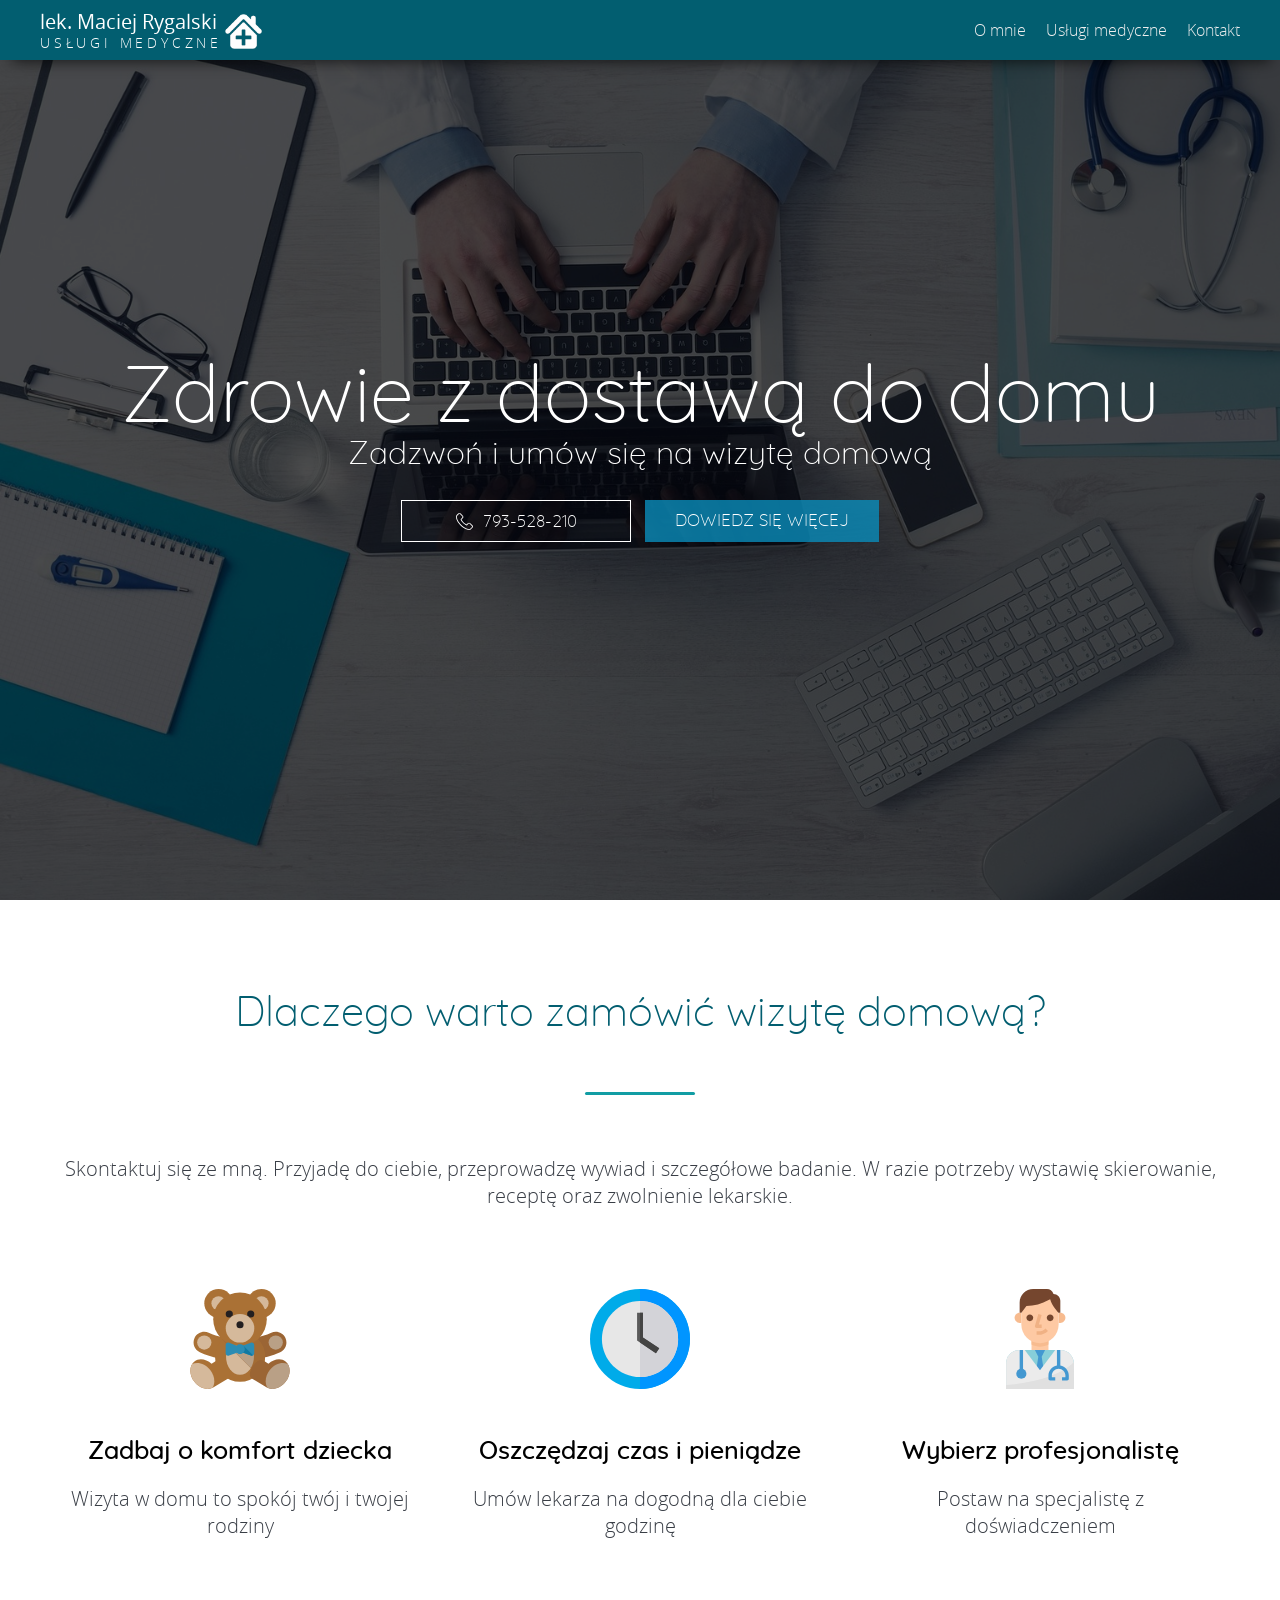
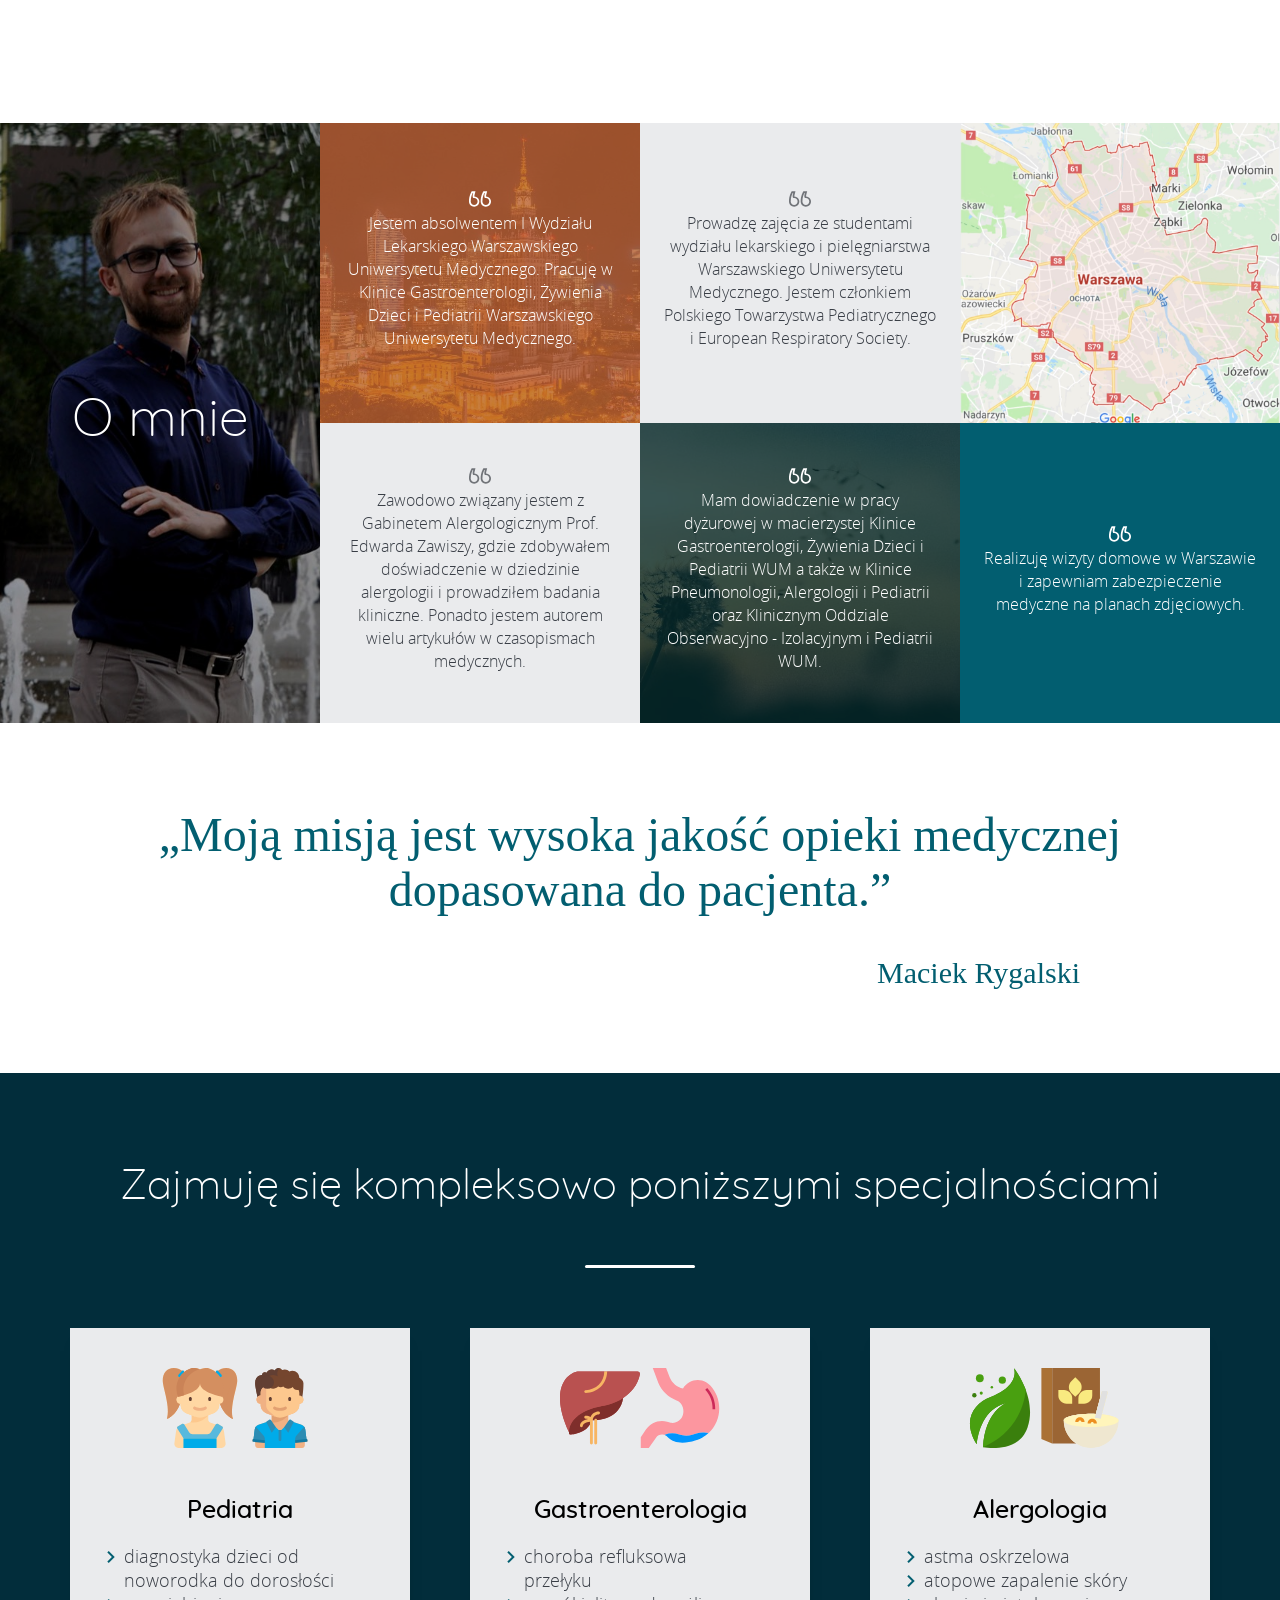
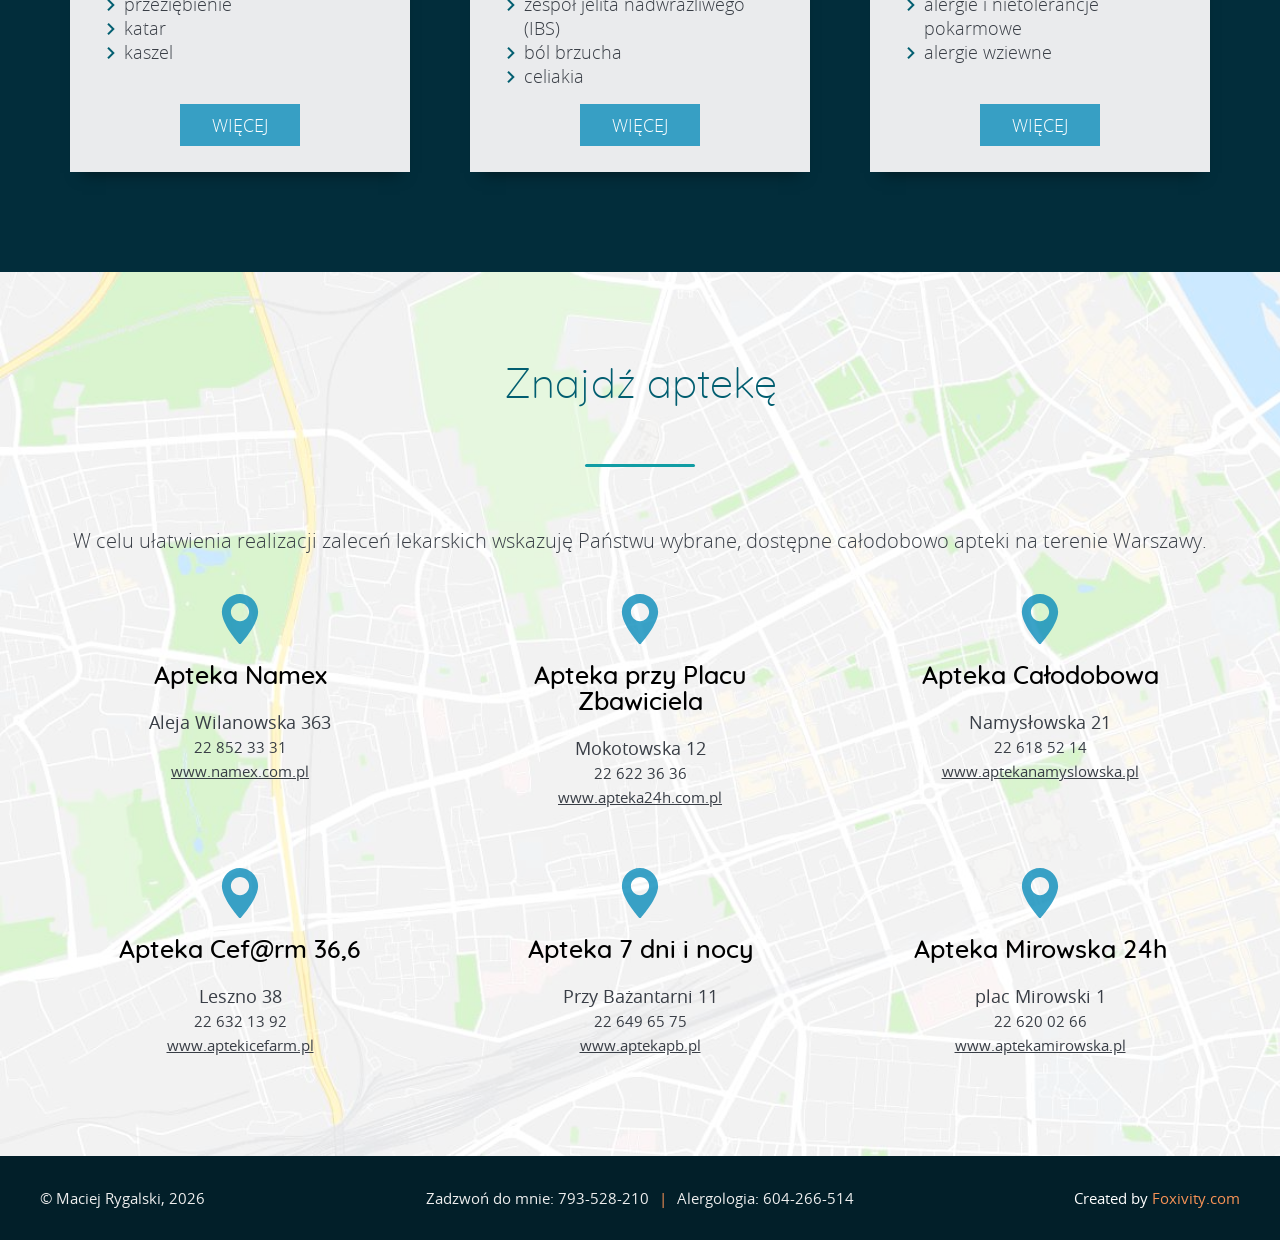
==== index.html @ 3df2e5a0 "Corected pharmacy phones" ====
<!DOCTYPE html>
<html lang="pl-PL">
<head>
  <meta charset="UTF-8">
  <meta name="viewport" content="width=device-width, initial-scale=1.0">
  <meta http-equiv="X-UA-Compatible" content="ie=edge">
  <meta name="description" content="Maciej Rygalski to sprawdzony lekarz pediatra. Odbywa wizyty domowe w Warszawie. Zadzwoń i umów wizytę 793 528 210." />
  <script src="jquery-3.3.1.min.js"></script>
  <!--<script src="https://code.jquery.com/jquery-3.3.1.min.js" integrity="sha256-FgpCb/KJQlLNfOu91ta32o/NMZxltwRo8QtmkMRdAu8=" crossorigin="anonymous"></script><script>window.jQuery || document.write('<script src="jquery-3.3.1.min.js"><\/script>')</script>-->
  <script src="jquery-migrate-3.0.0.min.js"></script>
  <script src="rellax.js"></script>
  <title>Pediatra Wizyty Domowe | Warszawa | Lekarz Maciej Rygalski</title>
  <script type="text/javascript" src="main.js"></script>
  <link href="https://fonts.googleapis.com/css?family=Quicksand:300,400&amp;subset=latin-ext" rel="stylesheet">
  <link href="https://fonts.googleapis.com/css?family=Open+Sans:300,400,600" rel="stylesheet">
  <link href="https://fonts.googleapis.com/css?family=Caveat" rel="stylesheet">
  <link rel="icon" type="image/png" href="images\ms-icon-70x70.png">
  <link rel="stylesheet" href="animate.css">
  <link rel="stylesheet" type="text/css" href="main.css">
</head>
<body>
  <nav class="topnav" id="myTopnav">
    <div class="topnav-content">
      <div class="logo menu-button" id="header">
        <h1>lek. Maciej Rygalski</h1>
        <p>Usługi Medyczne</p>
        <img src="./images/house_icon.png" alt="ikona domu">
      </div>
      <ul class="main_ul">
        <li class="menu-button" id="about">
          <p class="button-title">O mnie</p>
          <p class="underline"></p>
        </li>
        <li class="menu-button" id="services">
          <p class="button-title">Usługi medyczne</p>
          <p class="underline"></p>
        </li>
        <li class="menu-button" id="contact">
          <p class="button-title">Kontakt</p>
          <p class="underline"></p>
        </li>
      </ul>
      <div id="main-burger-icon">
        <div id="nav-icon3">
          <span></span>
          <span></span>
          <span></span>
          <span></span>
        </div>
      </div>
    </div>
    <div class="mobile-menu-buttons">
      <ul class="menu-buttons-list">
        <li class="menu-button menu-button-mobile" id="about"><p class="menu-button-mobile-txt">O mnie</p></li>
        <li class="menu-button menu-button-mobile" id="services"><p class="menu-button-mobile-txt">Usługi medyczne</p></li>
        <li class="menu-button menu-button-mobile" id="contact"><p class="menu-button-mobile-txt">Kontakt</p></li>
      </ul>
    </div>
  </nav>
  <div class="return-arrow" id="return-arrow">
    <svg xmlns="http://www.w3.org/2000/svg" xmlns:xlink="http://www.w3.org/1999/xlink" version="1.1" id="Capa_1" x="0px" y="0px" width="512px" height="512px" viewBox="0 0 284.929 284.929" style="enable-background:new 0 0 284.929 284.929;" xml:space="preserve">
    <g>
    	<path d="M282.082,195.285L149.028,62.24c-1.901-1.903-4.088-2.856-6.562-2.856s-4.665,0.953-6.567,2.856L2.856,195.285   C0.95,197.191,0,199.378,0,201.853c0,2.474,0.953,4.664,2.856,6.566l14.272,14.271c1.903,1.903,4.093,2.854,6.567,2.854   c2.474,0,4.664-0.951,6.567-2.854l112.204-112.202l112.208,112.209c1.902,1.903,4.093,2.848,6.563,2.848   c2.478,0,4.668-0.951,6.57-2.848l14.274-14.277c1.902-1.902,2.847-4.093,2.847-6.566   C284.929,199.378,283.984,197.188,282.082,195.285z" fill="#FFFFFF"/>
    </g>
    </svg>
  </div>
  <header class="atf-container" id="header-section">
    <div class="main-title rellax" data-rellax-percentage="0.5"  data-rellax-speed="-6">
      <p class="upper">Zdrowie z&nbsp;dostawą do&nbsp;domu</p>
      <h2 class="lower">Zadzwoń i umów się na wizytę domową</h2>
      <div class="title-buttons">
        <a href="tel:+48793528210" class="title-number atf">
          <div class="atf-phone">
            <div class="phone-icon">
                <svg xmlns="http://www.w3.org/2000/svg" xmlns:xlink="http://www.w3.org/1999/xlink" version="1.1" id="Capa_1" x="0px" y="0px" viewBox="0 0 482.6 482.6" style="enable-background:new 0 0 482.6 482.6;" xml:space="preserve">
                <path d="M98.339,320.8c47.6,56.9,104.9,101.7,170.3,133.4c24.9,11.8,58.2,25.8,95.3,28.2c2.3,0.1,4.5,0.2,6.8,0.2   c24.9,0,44.9-8.6,61.2-26.3c0.1-0.1,0.3-0.3,0.4-0.5c5.8-7,12.4-13.3,19.3-20c4.7-4.5,9.5-9.2,14.1-14   c21.3-22.2,21.3-50.4-0.2-71.9l-60.1-60.1c-10.2-10.6-22.4-16.2-35.2-16.2c-12.8,0-25.1,5.6-35.6,16.1l-35.8,35.8   c-3.3-1.9-6.7-3.6-9.9-5.2c-4-2-7.7-3.9-11-6c-32.6-20.7-62.2-47.7-90.5-82.4c-14.3-18.1-23.9-33.3-30.6-48.8   c9.4-8.5,18.2-17.4,26.7-26.1c3-3.1,6.1-6.2,9.2-9.3c10.8-10.8,16.6-23.3,16.6-36s-5.7-25.2-16.6-36l-29.8-29.8   c-3.5-3.5-6.8-6.9-10.2-10.4c-6.6-6.8-13.5-13.8-20.3-20.1c-10.3-10.1-22.4-15.4-35.2-15.4c-12.7,0-24.9,5.3-35.6,15.5l-37.4,37.4   c-13.6,13.6-21.3,30.1-22.9,49.2c-1.9,23.9,2.5,49.3,13.9,80C32.739,229.6,59.139,273.7,98.339,320.8z M25.739,104.2   c1.2-13.3,6.3-24.4,15.9-34l37.2-37.2c5.8-5.6,12.2-8.5,18.4-8.5c6.1,0,12.3,2.9,18,8.7c6.7,6.2,13,12.7,19.8,19.6   c3.4,3.5,6.9,7,10.4,10.6l29.8,29.8c6.2,6.2,9.4,12.5,9.4,18.7s-3.2,12.5-9.4,18.7c-3.1,3.1-6.2,6.3-9.3,9.4   c-9.3,9.4-18,18.3-27.6,26.8c-0.2,0.2-0.3,0.3-0.5,0.5c-8.3,8.3-7,16.2-5,22.2c0.1,0.3,0.2,0.5,0.3,0.8   c7.7,18.5,18.4,36.1,35.1,57.1c30,37,61.6,65.7,96.4,87.8c4.3,2.8,8.9,5,13.2,7.2c4,2,7.7,3.9,11,6c0.4,0.2,0.7,0.4,1.1,0.6   c3.3,1.7,6.5,2.5,9.7,2.5c8,0,13.2-5.1,14.9-6.8l37.4-37.4c5.8-5.8,12.1-8.9,18.3-8.9c7.6,0,13.8,4.7,17.7,8.9l60.3,60.2   c12,12,11.9,25-0.3,37.7c-4.2,4.5-8.6,8.8-13.3,13.3c-7,6.8-14.3,13.8-20.9,21.7c-11.5,12.4-25.2,18.2-42.9,18.2   c-1.7,0-3.5-0.1-5.2-0.2c-32.8-2.1-63.3-14.9-86.2-25.8c-62.2-30.1-116.8-72.8-162.1-127c-37.3-44.9-62.4-86.7-79-131.5   C28.039,146.4,24.139,124.3,25.739,104.2z"/>
              </svg>
            </div>
            <p>793-528-210</p>
          </div>
        </a>
        <div class="title-button menu-button atf" id="profits">
          <p>dowiedz się więcej</p>
        </div>
      </div>
    </div>
  </header>
  <section id="services-list-layer" class="animated additional-layer-container">
    <div class="sl-layer-cover">
      <div class="sl-layer-acordeon">
        <div class="acordeon-header">
          <p class="acordeon-header-title">
            Pełen zakres leczenia:
          </p>
          <div class="acordeon-close-button ac-right-icon">
            <svg version="1.1" id="Capa_1" xmlns="http://www.w3.org/2000/svg" xmlns:xlink="http://www.w3.org/1999/xlink" x="0px" y="0px"
            	 viewBox="0 0 224.512 224.512" xml:space="preserve">
            	<polygon points="224.507,6.997 217.521,0 112.256,105.258 6.998,0 0.005,6.997 105.263,112.254
            		0.005,217.512 6.998,224.512 112.256,119.24 217.521,224.512 224.507,217.512 119.249,112.254 	"/>
            </svg>
          </div>
        </div>
        <div class="acordeon-categories">
          <div id="cat-pedia-container" class="acordeon-category-container">
            <div class="acordeon-category-header">
              <p class="category-header-title">
                Pediatria
              </p>
              <div class="acordeon-open-arrow ac-right-icon">
                <svg version="1.1" id="Capa_1" xmlns="http://www.w3.org/2000/svg" xmlns:xlink="http://www.w3.org/1999/xlink" x="0px" y="0px"
                	 viewBox="0 0 490.688 490.688" style="enable-background:new 0 0 490.688 490.688;" xml:space="preserve">
                <path d="M472.328,120.529L245.213,347.665L18.098,120.529c-4.237-4.093-10.99-3.975-15.083,0.262
                	c-3.992,4.134-3.992,10.687,0,14.82l234.667,234.667c4.165,4.164,10.917,4.164,15.083,0l234.667-234.667
                	c4.237-4.093,4.354-10.845,0.262-15.083c-4.093-4.237-10.845-4.354-15.083-0.262c-0.089,0.086-0.176,0.173-0.262,0.262
                	L472.328,120.529z"/>
                <path d="M245.213,373.415c-2.831,0.005-5.548-1.115-7.552-3.115L2.994,135.633c-4.093-4.237-3.975-10.99,0.262-15.083
                	c4.134-3.992,10.687-3.992,14.82,0l227.136,227.115l227.115-227.136c4.093-4.237,10.845-4.354,15.083-0.262
                	c4.237,4.093,4.354,10.845,0.262,15.083c-0.086,0.089-0.173,0.176-0.262,0.262L252.744,370.279
                	C250.748,372.281,248.039,373.408,245.213,373.415z"/>
                </svg>
              </div>
            </div>
            <ul class="category-sublist">
              <li>diagnostyka dzieci od noworodka do dorosłości</li>
              <li>przeziębienie</li>
              <li>katar</li>
              <li>kaszel</li>
              <li>zapalenie krtani</li>
              <li>zapalenie oskrzeli</li>
              <li>zapalenie płuc</li>
              <li>zakażenie układu moczowego</li>
            </ul>
          </div>
          <div id="cat-gastro-container" class="acordeon-category-container">
            <div class="acordeon-category-header">
              <p class="category-header-title">
                Gastroenterologia
              </p>
              <div class="acordeon-open-arrow ac-right-icon">
                <svg version="1.1" id="Capa_1" xmlns="http://www.w3.org/2000/svg" xmlns:xlink="http://www.w3.org/1999/xlink" x="0px" y="0px"
                	 viewBox="0 0 490.688 490.688" style="enable-background:new 0 0 490.688 490.688;" xml:space="preserve">
                <path class="color-yellow-dark" d="M472.328,120.529L245.213,347.665L18.098,120.529c-4.237-4.093-10.99-3.975-15.083,0.262
                	c-3.992,4.134-3.992,10.687,0,14.82l234.667,234.667c4.165,4.164,10.917,4.164,15.083,0l234.667-234.667
                	c4.237-4.093,4.354-10.845,0.262-15.083c-4.093-4.237-10.845-4.354-15.083-0.262c-0.089,0.086-0.176,0.173-0.262,0.262
                	L472.328,120.529z"/>
                <path d="M245.213,373.415c-2.831,0.005-5.548-1.115-7.552-3.115L2.994,135.633c-4.093-4.237-3.975-10.99,0.262-15.083
                	c4.134-3.992,10.687-3.992,14.82,0l227.136,227.115l227.115-227.136c4.093-4.237,10.845-4.354,15.083-0.262
                	c4.237,4.093,4.354,10.845,0.262,15.083c-0.086,0.089-0.173,0.176-0.262,0.262L252.744,370.279
                	C250.748,372.281,248.039,373.408,245.213,373.415z"/>
                </svg>
              </div>
            </div>
            <ul class="category-sublist">
              <li>choroba refluksowa przełyku</li>
              <li>zespół jelita nadwrażliwego (IBS)</li>
              <li>ból brzucha</li>
              <li>celiakia</li>
              <li>biegunka</li>
              <li>zaparcie</li>
              <li>choroby żołądka i dwunastnicy</li>
              <li>choroby jelita cienkiego i grubego</li>
              <li>zespół jelita nadwrażliwego (IBS)</li>
            </ul>
          </div>
          <div id="cat-alergo-container" class="acordeon-category-container">
            <div class="acordeon-category-header">
              <p class="category-header-title">
                Alergologia
              </p>
              <div class="acordeon-open-arrow ac-right-icon">
                <svg version="1.1" id="Capa_1" xmlns="http://www.w3.org/2000/svg" xmlns:xlink="http://www.w3.org/1999/xlink" x="0px" y="0px"
                	 viewBox="0 0 490.688 490.688" style="enable-background:new 0 0 490.688 490.688;" xml:space="preserve">
                <path class="color-yellow-dark" d="M472.328,120.529L245.213,347.665L18.098,120.529c-4.237-4.093-10.99-3.975-15.083,0.262
                	c-3.992,4.134-3.992,10.687,0,14.82l234.667,234.667c4.165,4.164,10.917,4.164,15.083,0l234.667-234.667
                	c4.237-4.093,4.354-10.845,0.262-15.083c-4.093-4.237-10.845-4.354-15.083-0.262c-0.089,0.086-0.176,0.173-0.262,0.262
                	L472.328,120.529z"/>
                <path d="M245.213,373.415c-2.831,0.005-5.548-1.115-7.552-3.115L2.994,135.633c-4.093-4.237-3.975-10.99,0.262-15.083
                	c4.134-3.992,10.687-3.992,14.82,0l227.136,227.115l227.115-227.136c4.093-4.237,10.845-4.354,15.083-0.262
                	c4.237,4.093,4.354,10.845,0.262,15.083c-0.086,0.089-0.173,0.176-0.262,0.262L252.744,370.279
                	C250.748,372.281,248.039,373.408,245.213,373.415z"/>
                </svg>
              </div>
            </div>
            <ul class="category-sublist">
              <li>astma oskrzelowa</li>
              <li>atopowe zapalenie skóry</li>
              <li>alergie i nietolerancje pokarmowe</li>
              <li>alergie wziewne</li>
              <li>alergiczne zapalenie błony śluzowej nosa</li>
              <li>alergiczny nieżyt nosa</li>
              <li>alergiczny nieżyt spojówek</li>
              <li>kontaktowe zapalenie skóry</li>
              <li>pokrzywki skórne</li>
              <li>alergie skórne</li>
            </ul>
          </div>
        </div>
      </div>
    </div>
  </section>
  <main class="container">
    <section class="column-element bg-white" id="profits-section">
      <h2 class="section-header">Dlaczego warto zamówić wizytę domową?</h2>
      <p class="header-underline"></p>
      <p class="section-description" id="back-arrow-activate">Skontaktuj się ze mną. Przyjadę do ciebie, przeprowadzę wywiad i szczegółowe badanie. W razie potrzeby wystawię skierowanie, receptę oraz zwolnienie lekarskie.</p>
      <div class="section-items-box row-element">
        <div class="section-item column-element profits">
          <div class="profits-svg-icon">
            <svg version="1.1" id="Capa_1" xmlns="http://www.w3.org/2000/svg" xmlns:xlink="http://www.w3.org/1999/xlink" x="0px" y="0px"
              viewBox="0 0 448.003 448.003" style="enable-background:new 0 0 448.003 448.003;" xml:space="preserve">
              <path class="color-coconut" d="M427.658,219.87c-11.016-24.117-39.484-34.718-63.61-23.703c-39.266,17.953-89,27.836-140.047,27.836
              c-0.09,0-0.176-0.008-0.266-0.008v96c0.09,0,0.176,0.008,0.266,0.008c65.453,0,127.687-12.633,179.953-36.523
              C428.064,272.456,438.674,243.979,427.658,219.87z"/>
              <path class="color-copper" d="M20.346,219.87c11.016-24.117,39.484-34.718,63.61-23.703c39.266,17.953,89,27.836,140.047,27.836
              c0.09,0,0.176-0.008,0.266-0.008v96c-0.09,0-0.176,0.008-0.266,0.008c-65.453,0-127.687-12.633-179.953-36.523
              C19.939,272.456,9.33,243.979,20.346,219.87z"/>
              <circle class="color-pale-taupe" cx="384.036" cy="240" r="32"/>
              <circle class="color-copper" cx="224.036" cy="304" r="112"/>
              <ellipse class="color-dark-vanilla" cx="224.036" cy="304" rx="62.512" ry="80"/>
              <path class="color-metallic-sunburst" d="M224.002,192.002c-31.363,0-59.676,12.926-80.008,33.698l158.309,158.31
              c20.774-20.332,33.699-48.645,33.699-80.008C336.002,242.147,285.857,192.002,224.002,192.002z"/>
              <path class="color-pale-taupe" d="M224.004,224.002c-20.383,0-38.309,12.672-49.718,31.988l98.098,98.098
              c8.699-13.744,14.129-31.019,14.129-50.086C286.512,259.819,258.527,224.002,224.004,224.002z"/>
              <circle class="color-copper" cx="320.036" cy="64" r="64"/>
              <circle class="color-copper" cx="128.004" cy="64" r="64"/>
              <circle class="color-dark-vanilla" cx="128.004" cy="64" r="32"/>
              <circle class="color-dark-vanilla" cx="320.036" cy="64" r="32"/>
              <circle class="color-copper" cx="224.036" cy="136" r="120"/>
              <circle class="color-raisin-black" cx="176.004" cy="112" r="16"/>
              <circle class="color-raisin-black" cx="272.036" cy="112" r="16"/>
              <circle class="color-dark-vanilla" cx="224.036" cy="176" r="64"/>
              <circle class="color-raisin-black" cx="224.036" cy="160" r="16"/>
              <circle class="color-dark-vanilla" cx="64.004" cy="240" r="32"/>
              <path class="color-cg-red" d="M272.408,241.089c7.085-3.443,15.329,1.717,15.329,9.594v37.434c0,7.877-8.245,13.037-15.329,9.594
              l-48.671-17.442v-21.542L272.408,241.089z"/>
              <path class="color-firebrick" d="M282.195,297.333l-43.886-43.886l-14.573,5.28v21.542l48.672,17.442
              C275.758,299.338,279.32,298.93,282.195,297.333z"/>
              <path class="color-cg-red" d="M224.087,248.067c-5.5,0-10.406,2.225-14.187,5.646l-34.836-12.625
              c-7.082-3.443-15.328,1.717-15.328,9.594v37.434c0,7.879,8.246,13.039,15.328,9.594l34.969-12.531
              c3.77,3.358,8.614,5.554,14.054,5.554c11.785,0,21.336-9.55,21.336-21.332C245.423,257.618,235.873,248.067,224.087,248.067z"/>
              <path class="color-copper" d="M117.781,321.549l-21.154,13.563c-24.078-21.383-55.953-26.518-76.817-10.297
              c-24.418,18.984-24.426,59.82-0.019,91.215c14.566,18.74,36.543,31.973,60.211,31.973c8.211,0,17.279-2.651,23.898-6.603
              l67.15-40.298C200.349,383.763,149.843,302.094,117.781,321.549z"/>
              <path class="color-dark-vanilla" d="M90.724,363.194c-22.086-28.406-56.481-39.106-80.938-26.867
              C-3.655,357.499-0.495,389.938,19.79,416.03c22.086,28.406,56.484,39.103,80.938,26.863
              C114.166,421.723,111.006,389.284,90.724,363.194z"/>
              <path class="color-coconut" d="M330.222,321.549l21.154,13.563c24.078-21.383,55.953-26.518,76.817-10.297
              c24.418,18.984,24.426,59.82,0.019,91.215c-14.566,18.74-36.543,31.973-60.211,31.973c-8.211,0-17.279-2.651-23.898-6.603
              l-67.15-40.298C247.654,383.763,298.16,302.094,330.222,321.549z"/>
              <path class="color-pale-taupe" d="M357.279,363.194c22.086-28.406,56.481-39.106,80.938-26.867
              c13.442,21.172,10.282,53.611-10.004,79.703c-22.086,28.406-56.484,39.103-80.938,26.863
              C333.838,421.723,336.998,389.284,357.279,363.194z"/>
            </svg>
          </div>
          <p class="section-item-title">Zadbaj o komfort dziecka</p>
          <p class="section-item-desc">Wizyta w domu to spokój twój i twojej rodziny</p>
        </div>
        <div class="section-item column-element profits">
          <div class="profits-svg-icon">
            <svg version="1.1" id="Capa_1" xmlns="http://www.w3.org/2000/svg" xmlns:xlink="http://www.w3.org/1999/xlink" x="0px" y="0px"
              viewBox="0 0 512 512" style="enable-background:new 0 0 512 512;" xml:space="preserve">
              <path class="color-vivid-cerulean" d="M256,0C115.3,0,0,115.3,0,256s115.3,256,256,256s256-115.3,256-256S396.7,0,256,0z"/>
              <path class="color-azure" d="M512,256c0,140.7-115.3,256-256,256V0C396.7,0,512,115.3,512,256z"/>
              <path class="color-platinum" d="M256,61C148.599,61,61,148.599,61,256c0,107.399,87.599,195,195,195s195-87.601,195-195
              C451,148.599,363.401,61,256,61z"/>
              <path class="color-light-gray" d="M451,256c0,107.399-87.599,195-195,195V61C363.401,61,451,148.599,451,256z"/>
              <polygon class="color-davys-grey" points="354.401,303.399 337.599,328.599 256,273.999 241,264.099 241,121 271,121 271,247.899 "/>
              <polygon class="color-arsenic" points="354.401,303.399 337.599,328.599 256,273.999 256,121 271,121 271,247.899 "/>
            </svg>
          </div>
          <p class="section-item-title">Oszczędzaj czas i pieniądze</p>
          <p class="section-item-desc">Umów lekarza na dogodną dla ciebie godzinę</p>
        </div>
        <div class="section-item column-element profits">
          <div class="profits-svg-icon">
            <svg version="1.1" id="Capa_1" xmlns="http://www.w3.org/2000/svg" xmlns:xlink="http://www.w3.org/1999/xlink" x="0px" y="0px"
              viewBox="0 0 512 512" style="enable-background:new 0 0 512 512;" xml:space="preserve">
              <path class="color-skinny" d="M125.782,147.525c0,14.379,11.655,26.034,26.034,26.034h8.678v-52.068h-8.678
              C137.436,121.492,125.782,133.146,125.782,147.525z"/>
              <path class="color-skinny" d="M360.087,121.492h-8.678v52.068h8.678c14.379,0,26.034-11.655,26.034-26.034
              C386.121,133.146,374.466,121.492,360.087,121.492z"/>
              <path class="color-paper-blue" d="M360.087,312.407H151.816c-38.339,0-69.424,31.085-69.424,69.424V512H429.51V381.831
              C429.51,343.491,398.435,312.407,360.087,312.407z"/>
              <polygon class="color-sky-blue" points="281.985,312.407 229.917,312.407 247.273,347.119 229.917,459.932 281.985,459.932
              264.629,347.119 "/>
              <rect x="212.561" y="251.661" class="color-skinny-light" width="86.78" height="60.746"/>
              <path class="color-cream-white" d="M360.087,312.407h-26.034l-78.102,104.136l-78.102-104.136h-26.034
              c-38.339,0-69.424,31.085-69.424,69.424V512H429.51V381.831C429.51,343.491,398.435,312.407,360.087,312.407z"/>
              <path class="color-skinny" d="M212.561,251.661v32.889c27.231,13.998,59.548,13.998,86.78,0v-32.889H212.561z"/>
              <path class="color-skinny-light" d="M255.951,17.356L255.951,17.356c52.719,0,95.458,42.739,95.458,95.458v69.424
              c0,52.719-42.739,95.458-95.458,95.458l0,0c-52.719,0-95.458-42.739-95.458-95.458v-69.424
              C160.494,60.095,203.233,17.356,255.951,17.356z"/>
              <path class="color-choco" d="M308.019,164.881c-9.589,0-17.356-7.767-17.356-17.356c0-9.589,7.767-17.356,17.356-17.356
              s17.356,7.767,17.356,17.356C325.375,157.115,317.608,164.881,308.019,164.881z"/>
              <path class="color-skinny-dark" d="M264.629,199.593h-26.034c-2.734,0-5.302-1.284-6.942-3.471c-1.614-2.161-2.126-4.955-1.388-7.55
              l17.356-60.746l16.662,4.686l-14.145,49.725h14.492V199.593z"/>
              <path class="color-skinny-dark" d="M248.748,234.305h-10.153v-17.356h10.153c13.425,0.026,26.294-5.32,35.753-14.839l12.323,12.323
              C284.103,227.215,266.79,234.366,248.748,234.305z"/>
              <path class="color-choco" d="M203.883,164.881c-9.589,0-17.356-7.767-17.356-17.356c0-9.589,7.767-17.356,17.356-17.356
              s17.356,7.767,17.356,17.356C221.239,157.115,213.473,164.881,203.883,164.881z"/>
              <path class="color-choco" d="M308.019,52.068L308.019,52.068l-7.984,4.599c-34.582,19.716-73.702,30.095-113.508,30.113l0,0
              l-26.034,34.712h-8.678V69.424C151.816,31.084,182.9,0,221.239,0h70.465c14.935,0.026,28.186,9.598,32.889,23.778l0.781,2.256l0,0
              c19.17,0,34.712,15.542,34.712,34.712v60.746h-8.678C351.409,121.492,316.697,86.78,308.019,52.068z"/>
              <path class="color-cream-white-2" d="M82.392,512H429.51V381.831c0.13-2.282,0.13-4.573,0-6.856
              c-89.123,84.957-260.86,109.603-347.119,116.805C82.392,491.78,82.392,512,82.392,512z"/>
              <circle class="color-sky-blue" cx="160.494" cy="433.898" r="26.034"/>
              <rect x="151.816" y="312.407" class="color-sky-blue" width="17.356" height="121.492"/>
              <path class="color-sky-blue" d="M360.087,391.289v-78.883h-17.356v78.883c-25.036,4.235-43.364,25.895-43.39,51.287v17.356
              c0,4.79,3.888,8.678,8.678,8.678h26.034v-17.356h-17.356v-8.678c0-19.17,15.542-34.712,34.712-34.712s34.712,15.542,34.712,34.712
              v8.678h-17.356v17.356h26.034c4.79,0,8.678-3.888,8.678-8.678v-17.356C403.451,417.185,385.123,395.524,360.087,391.289z"/>
            </svg>
          </div>
          <p class="section-item-title">Wybierz profesjonalistę</p>
          <p class="section-item-desc">Postaw na specjalistę z doświadczeniem</p>
        </div>
      </div>
    </section>
    <section  class="column-element section about" id="about-section">
      <div class="photo-tiles-box ">
        <div class="inner-tiles-box">
          <div class="tiles-column column-element doctor-photo black-shadow">
            <p class="tiles-photo-title">
              O mnie
            </p>
          </div>
          <div class="tiles-column column-element">
            <div class="single-tile bg-orange-photo">
              <svg class="quoticon rwd-white" xmlns="http://www.w3.org/2000/svg" xmlns:xlink="http://www.w3.org/1999/xlink" version="1.1" id="Capa_1" x="0px" y="0px" viewBox="0 0 512 512" style="enable-background:new 0 0 512 512;" xml:space="preserve" width="512px" height="512px">
              <g>
              	<g>
              		<path d="M477.626,230.931c-21.458-21.851-49.904-34.501-80.375-35.812C397.107,193.215,397,190.591,397,187    c0-14.712,11.188-59.665,18.241-84.544L422.458,77h-87.584l-5.867,9.453C326.68,90.203,272,179.852,272,315    c0,66.168,53.832,120,120,120s120-53.832,120-120C512,283.359,499.792,253.503,477.626,230.931z M392,395    c-44.112,0-80-35.888-80-80c0-99.32,32.836-172.834,45.812-198h12.129C364.194,139.584,357,171.041,357,187    c0,12.664,0.94,22.838,5.531,31.33c4.089,7.564,12.641,16.573,30.183,16.669l0.873,0.022C436.824,235.859,472,271.737,472,315    C472,359.112,436.112,395,392,395z" fill="#FFFFFF"/>
              	</g>
              </g>
              <g>
              	<g>
              		<path d="M205.626,230.931c-21.458-21.851-49.904-34.501-80.375-35.812C125.107,193.215,125,190.591,125,187    c0-14.712,11.188-59.665,18.241-84.544L150.458,77H62.874l-5.867,9.453C54.68,90.203,0,179.852,0,315c0,66.168,53.832,120,120,120    s120-53.832,120-120C240,283.359,227.792,253.503,205.626,230.931z M120,395c-44.112,0-80-35.888-80-80    c0-99.32,32.836-172.834,45.812-198h12.129C92.194,139.584,85,171.041,85,187c0,12.664,0.94,22.838,5.531,31.33    c4.089,7.564,12.641,16.573,30.183,16.669l0.873,0.022C164.824,235.859,200,271.737,200,315C200,359.112,164.112,395,120,395z" fill="#FFFFFF"/>
              	</g>
              </g>
              </svg>
              <svg class="quoticon rwd-grey" xmlns="http://www.w3.org/2000/svg" xmlns:xlink="http://www.w3.org/1999/xlink" version="1.1" id="Capa_1" x="0px" y="0px" viewBox="0 0 512 512" style="enable-background:new 0 0 512 512;" xml:space="preserve" width="512px" height="512px">
              <g>
              	<g>
              		<path d="M477.626,230.931c-21.458-21.851-49.904-34.501-80.375-35.812C397.107,193.215,397,190.591,397,187    c0-14.712,11.188-59.665,18.241-84.544L422.458,77h-87.584l-5.867,9.453C326.68,90.203,272,179.852,272,315    c0,66.168,53.832,120,120,120s120-53.832,120-120C512,283.359,499.792,253.503,477.626,230.931z M392,395    c-44.112,0-80-35.888-80-80c0-99.32,32.836-172.834,45.812-198h12.129C364.194,139.584,357,171.041,357,187    c0,12.664,0.94,22.838,5.531,31.33c4.089,7.564,12.641,16.573,30.183,16.669l0.873,0.022C436.824,235.859,472,271.737,472,315    C472,359.112,436.112,395,392,395z" fill="#717479"/>
              	</g>
              </g>
              <g>
              	<g>
              		<path d="M205.626,230.931c-21.458-21.851-49.904-34.501-80.375-35.812C125.107,193.215,125,190.591,125,187    c0-14.712,11.188-59.665,18.241-84.544L150.458,77H62.874l-5.867,9.453C54.68,90.203,0,179.852,0,315c0,66.168,53.832,120,120,120    s120-53.832,120-120C240,283.359,227.792,253.503,205.626,230.931z M120,395c-44.112,0-80-35.888-80-80    c0-99.32,32.836-172.834,45.812-198h12.129C92.194,139.584,85,171.041,85,187c0,12.664,0.94,22.838,5.531,31.33    c4.089,7.564,12.641,16.573,30.183,16.669l0.873,0.022C164.824,235.859,200,271.737,200,315C200,359.112,164.112,395,120,395z" fill="#717479"/>
              	</g>
              </g>
              </svg>
              <p class="about-sentence white-sentence rwd">Jestem absolwentem I Wydziału Lekarskiego Warszawskiego Uniwersytetu Medycznego. Pracuję w Klinice Gastroenterologii, Żywienia Dzieci i Pediatrii Warszawskiego Uniwersytetu Medycznego.</p></div>
            <div class="single-tile bg-grey bg-orange-rwd">
              <svg class="quoticon rwd-white" xmlns="http://www.w3.org/2000/svg" xmlns:xlink="http://www.w3.org/1999/xlink" version="1.1" id="Capa_1" x="0px" y="0px" viewBox="0 0 512 512" style="enable-background:new 0 0 512 512;" xml:space="preserve" width="512px" height="512px">
              <g>
              	<g>
              		<path d="M477.626,230.931c-21.458-21.851-49.904-34.501-80.375-35.812C397.107,193.215,397,190.591,397,187    c0-14.712,11.188-59.665,18.241-84.544L422.458,77h-87.584l-5.867,9.453C326.68,90.203,272,179.852,272,315    c0,66.168,53.832,120,120,120s120-53.832,120-120C512,283.359,499.792,253.503,477.626,230.931z M392,395    c-44.112,0-80-35.888-80-80c0-99.32,32.836-172.834,45.812-198h12.129C364.194,139.584,357,171.041,357,187    c0,12.664,0.94,22.838,5.531,31.33c4.089,7.564,12.641,16.573,30.183,16.669l0.873,0.022C436.824,235.859,472,271.737,472,315    C472,359.112,436.112,395,392,395z" fill="#717479"/>
              	</g>
              </g>
              <g>
              	<g>
              		<path d="M205.626,230.931c-21.458-21.851-49.904-34.501-80.375-35.812C125.107,193.215,125,190.591,125,187    c0-14.712,11.188-59.665,18.241-84.544L150.458,77H62.874l-5.867,9.453C54.68,90.203,0,179.852,0,315c0,66.168,53.832,120,120,120    s120-53.832,120-120C240,283.359,227.792,253.503,205.626,230.931z M120,395c-44.112,0-80-35.888-80-80    c0-99.32,32.836-172.834,45.812-198h12.129C92.194,139.584,85,171.041,85,187c0,12.664,0.94,22.838,5.531,31.33    c4.089,7.564,12.641,16.573,30.183,16.669l0.873,0.022C164.824,235.859,200,271.737,200,315C200,359.112,164.112,395,120,395z" fill="#717479"/>
              	</g>
              </g>
              </svg>
              <svg class="quoticon rwd-grey" xmlns="http://www.w3.org/2000/svg" xmlns:xlink="http://www.w3.org/1999/xlink" version="1.1" id="Capa_1" x="0px" y="0px" viewBox="0 0 512 512" style="enable-background:new 0 0 512 512;" xml:space="preserve" width="512px" height="512px">
              <g>
              	<g>
              		<path d="M477.626,230.931c-21.458-21.851-49.904-34.501-80.375-35.812C397.107,193.215,397,190.591,397,187    c0-14.712,11.188-59.665,18.241-84.544L422.458,77h-87.584l-5.867,9.453C326.68,90.203,272,179.852,272,315    c0,66.168,53.832,120,120,120s120-53.832,120-120C512,283.359,499.792,253.503,477.626,230.931z M392,395    c-44.112,0-80-35.888-80-80c0-99.32,32.836-172.834,45.812-198h12.129C364.194,139.584,357,171.041,357,187    c0,12.664,0.94,22.838,5.531,31.33c4.089,7.564,12.641,16.573,30.183,16.669l0.873,0.022C436.824,235.859,472,271.737,472,315    C472,359.112,436.112,395,392,395z" fill="#FFFFFF"/>
              	</g>
              </g>
              <g>
              	<g>
              		<path d="M205.626,230.931c-21.458-21.851-49.904-34.501-80.375-35.812C125.107,193.215,125,190.591,125,187    c0-14.712,11.188-59.665,18.241-84.544L150.458,77H62.874l-5.867,9.453C54.68,90.203,0,179.852,0,315c0,66.168,53.832,120,120,120    s120-53.832,120-120C240,283.359,227.792,253.503,205.626,230.931z M120,395c-44.112,0-80-35.888-80-80    c0-99.32,32.836-172.834,45.812-198h12.129C92.194,139.584,85,171.041,85,187c0,12.664,0.94,22.838,5.531,31.33    c4.089,7.564,12.641,16.573,30.183,16.669l0.873,0.022C164.824,235.859,200,271.737,200,315C200,359.112,164.112,395,120,395z" fill="#FFFFFF"/>
              	</g>
              </g>
              </svg>
              <p class="about-sentence white-sentence-rwd">Zawodowo związany jestem z Gabinetem Alergologicznym Prof. Edwarda Zawiszy, gdzie zdobywałem doświadczenie w dziedzinie alergologii i prowadziłem badania kliniczne. Ponadto jestem autorem wielu artykułów w czasopismach medycznych.</p></div>
          </div>
        </div>
        <div class="inner-tiles-box">
          <div class="tiles-column column-element">
            <div class="single-tile bg-grey">
              <svg class="quoticon" xmlns="http://www.w3.org/2000/svg" xmlns:xlink="http://www.w3.org/1999/xlink" version="1.1" id="Capa_1" x="0px" y="0px" viewBox="0 0 512 512" style="enable-background:new 0 0 512 512;" xml:space="preserve" width="512px" height="512px">
              <g>
              	<g>
              		<path d="M477.626,230.931c-21.458-21.851-49.904-34.501-80.375-35.812C397.107,193.215,397,190.591,397,187    c0-14.712,11.188-59.665,18.241-84.544L422.458,77h-87.584l-5.867,9.453C326.68,90.203,272,179.852,272,315    c0,66.168,53.832,120,120,120s120-53.832,120-120C512,283.359,499.792,253.503,477.626,230.931z M392,395    c-44.112,0-80-35.888-80-80c0-99.32,32.836-172.834,45.812-198h12.129C364.194,139.584,357,171.041,357,187    c0,12.664,0.94,22.838,5.531,31.33c4.089,7.564,12.641,16.573,30.183,16.669l0.873,0.022C436.824,235.859,472,271.737,472,315    C472,359.112,436.112,395,392,395z" fill="#717479"/>
              	</g>
              </g>
              <g>
              	<g>
              		<path d="M205.626,230.931c-21.458-21.851-49.904-34.501-80.375-35.812C125.107,193.215,125,190.591,125,187    c0-14.712,11.188-59.665,18.241-84.544L150.458,77H62.874l-5.867,9.453C54.68,90.203,0,179.852,0,315c0,66.168,53.832,120,120,120    s120-53.832,120-120C240,283.359,227.792,253.503,205.626,230.931z M120,395c-44.112,0-80-35.888-80-80    c0-99.32,32.836-172.834,45.812-198h12.129C92.194,139.584,85,171.041,85,187c0,12.664,0.94,22.838,5.531,31.33    c4.089,7.564,12.641,16.573,30.183,16.669l0.873,0.022C164.824,235.859,200,271.737,200,315C200,359.112,164.112,395,120,395z" fill="#717479"/>
              	</g>
              </g>
              </svg>
              <p class="about-sentence">Prowadzę zajęcia ze studentami wydziału lekarskiego i pielęgniarstwa Warszawskiego Uniwersytetu Medycznego. Jestem członkiem Polskiego Towarzystwa Pediatrycznego i European Respiratory Society.</p></div>
            <div class="single-tile bg-blue-photo">
              <svg class="quoticon" xmlns="http://www.w3.org/2000/svg" xmlns:xlink="http://www.w3.org/1999/xlink" version="1.1" id="Capa_1" x="0px" y="0px" viewBox="0 0 512 512" style="enable-background:new 0 0 512 512;" xml:space="preserve" width="512px" height="512px">
              <g>
              	<g>
              		<path d="M477.626,230.931c-21.458-21.851-49.904-34.501-80.375-35.812C397.107,193.215,397,190.591,397,187    c0-14.712,11.188-59.665,18.241-84.544L422.458,77h-87.584l-5.867,9.453C326.68,90.203,272,179.852,272,315    c0,66.168,53.832,120,120,120s120-53.832,120-120C512,283.359,499.792,253.503,477.626,230.931z M392,395    c-44.112,0-80-35.888-80-80c0-99.32,32.836-172.834,45.812-198h12.129C364.194,139.584,357,171.041,357,187    c0,12.664,0.94,22.838,5.531,31.33c4.089,7.564,12.641,16.573,30.183,16.669l0.873,0.022C436.824,235.859,472,271.737,472,315    C472,359.112,436.112,395,392,395z" fill="#FFFFFF"/>
              	</g>
              </g>
              <g>
              	<g>
              		<path d="M205.626,230.931c-21.458-21.851-49.904-34.501-80.375-35.812C125.107,193.215,125,190.591,125,187    c0-14.712,11.188-59.665,18.241-84.544L150.458,77H62.874l-5.867,9.453C54.68,90.203,0,179.852,0,315c0,66.168,53.832,120,120,120    s120-53.832,120-120C240,283.359,227.792,253.503,205.626,230.931z M120,395c-44.112,0-80-35.888-80-80    c0-99.32,32.836-172.834,45.812-198h12.129C92.194,139.584,85,171.041,85,187c0,12.664,0.94,22.838,5.531,31.33    c4.089,7.564,12.641,16.573,30.183,16.669l0.873,0.022C164.824,235.859,200,271.737,200,315C200,359.112,164.112,395,120,395z" fill="#FFFFFF"/>
              	</g>
              </g>
              </svg>
              <p class="about-sentence white-sentence">Mam dowiadczenie w pracy dyżurowej w macierzystej Klinice Gastroenterologii, Żywienia Dzieci i Pediatrii WUM a także w Klinice Pneumonologii, Alergologii i Pediatrii oraz Klinicznym Oddziale Obserwacyjno - Izolacyjnym i Pediatrii WUM.</p></div>
          </div>
          <div class="tiles-column column-element">
            <div class="single-tile tile-map">
              <a class="map"href="https://www.google.com/maps/place/Warszawa/@52.232938,21.061194,10z/data=!4m5!3m4!1s0x471ecc669a869f01:0x72f0be2a88ead3fc!8m2!3d52.2296756!4d21.0122287?hl=pl-PL" target="_blank"></a>
            </div>
            <div class="single-tile bg-blue-dark">
              <svg class="quoticon" xmlns="http://www.w3.org/2000/svg" xmlns:xlink="http://www.w3.org/1999/xlink" version="1.1" id="Capa_1" x="0px" y="0px" viewBox="0 0 512 512" style="enable-background:new 0 0 512 512;" xml:space="preserve" width="512px" height="512px">
              <g>
              	<g>
              		<path d="M477.626,230.931c-21.458-21.851-49.904-34.501-80.375-35.812C397.107,193.215,397,190.591,397,187    c0-14.712,11.188-59.665,18.241-84.544L422.458,77h-87.584l-5.867,9.453C326.68,90.203,272,179.852,272,315    c0,66.168,53.832,120,120,120s120-53.832,120-120C512,283.359,499.792,253.503,477.626,230.931z M392,395    c-44.112,0-80-35.888-80-80c0-99.32,32.836-172.834,45.812-198h12.129C364.194,139.584,357,171.041,357,187    c0,12.664,0.94,22.838,5.531,31.33c4.089,7.564,12.641,16.573,30.183,16.669l0.873,0.022C436.824,235.859,472,271.737,472,315    C472,359.112,436.112,395,392,395z" fill="#FFFFFF"/>
              	</g>
              </g>
              <g>
              	<g>
              		<path d="M205.626,230.931c-21.458-21.851-49.904-34.501-80.375-35.812C125.107,193.215,125,190.591,125,187    c0-14.712,11.188-59.665,18.241-84.544L150.458,77H62.874l-5.867,9.453C54.68,90.203,0,179.852,0,315c0,66.168,53.832,120,120,120    s120-53.832,120-120C240,283.359,227.792,253.503,205.626,230.931z M120,395c-44.112,0-80-35.888-80-80    c0-99.32,32.836-172.834,45.812-198h12.129C92.194,139.584,85,171.041,85,187c0,12.664,0.94,22.838,5.531,31.33    c4.089,7.564,12.641,16.573,30.183,16.669l0.873,0.022C164.824,235.859,200,271.737,200,315C200,359.112,164.112,395,120,395z" fill="#FFFFFF"/>
              	</g>
              </g>
              </svg>
              <p class="about-sentence white-sentence">Realizuję wizyty domowe w Warszawie i zapewniam zabezpieczenie medyczne na planach zdjęciowych.</p></div>
          </div>
        </div>
      </div>
    </section>
    <section class="column-element center" id="sentence-section">
      <div class="sentence">
        <q class="quotation">Moją misją jest wysoka jakość opieki medycznej dopasowana do&nbsp;pacjenta.</q>
        <div class="name-doctor">
          <p>Maciek Rygalski</p>
        </div>
      </div>
    </section>
    <section class="column-element section services" id="services-section">
      <h2 class="section-header white">Zajmuję się kompleksowo poniższymi specjalnościami</h2>
      <p class="header-underline white"></p>
      <div class="section-items-box row-element nomargin">
        <div class="section-item column-element content-services">
          <div class="row-element border-bottom">
            <div class="services-svg-icon">
              <svg version="1.1" id="Layer_1" xmlns="http://www.w3.org/2000/svg" xmlns:xlink="http://www.w3.org/1999/xlink" x="0px" y="0px"
                 viewBox="0 0 464 464" style="enable-background:new 0 0 464 464;" xml:space="preserve">
                <path class="color-skinny-yellow" d="M448,72c0-41.333-23.5-72-64-72c-20.712,0-36.963,8.368-47.914,16.546
                  c-2.988-2.239-7.235-2.14-10.124,0.445c-2.013,1.801-2.894,4.392-2.607,6.886C303.415,7.644,282.16,0,272,0c-26,0-40,8-40,8
                  s-14-8-40-8c-10.16,0-31.415,7.644-51.355,23.877c0.288-2.494-0.593-5.084-2.607-6.886c-2.889-2.585-7.136-2.684-10.124-0.445
                  C116.963,8.368,100.712,0,80,0C39.5,0,16,30.667,16,72c0,41.967,46.667,154.667,24,224c0,0,52.387-18.053,75.575-88.414
                  C117.01,207.854,118.488,208,120,208v8c0,19.377,11.651,36.854,29.538,44.308L184,274.667v25.801
                  c0,6.887-4.407,13.001-10.94,15.179l-32.343,11.9l-0.553-0.885c-2.312-3.699-7.16-4.864-10.9-2.62l-26.278,15.767
                  c-3.555,2.133-4.842,6.581-3.128,10.241c-3.698,5.207-6.172,11.307-7.047,17.87l-9.188,68.908
                  C81.705,451.216,92.898,464,107.413,464h249.175c14.515,0,25.708-12.784,23.789-27.172l-9.188-68.908
                  c-0.875-6.563-3.348-12.664-7.047-17.87c1.714-3.661,0.426-8.108-3.128-10.241l-26.278-15.767c-3.74-2.244-8.588-1.079-10.9,2.62
                  l-0.553,0.885l-32.343-11.9c-6.534-2.178-10.94-8.292-10.94-15.179v-25.802l34.461-14.359C332.349,252.855,344,235.378,344,216v-8
                  c1.512,0,2.99-0.146,4.425-0.414C371.613,277.947,424,296,424,296C401.334,226.667,448,113.967,448,72z"/>
                <path class="color-skinny-yellow-2" d="M280,274h-96v26.468l0,0v0.001c0,0.391-0.017,0.777-0.046,1.161c-0.014,0.2-0.04,0.396-0.062,0.595
                  c-0.018,0.16-0.034,0.32-0.057,0.478c-0.043,0.307-0.098,0.609-0.158,0.91c-0.001,0.006-0.003,0.013-0.004,0.02
                  c-0.888,4.4-3.587,8.228-7.425,10.537C243.173,325.73,280,274,280,274z"/>
                <path class="color-coffe-light" d="M320,32c0,0,23.5-32,64-32s64,30.667,64,72c0,41.967-46.667,154.667-24,224c0,0-60-20.667-80-104
                    c-18.34-76.418,8-128,8-128L320,32z"/>
                <path class="color-coffe-light" d="M348,40c0,0,25.5-19,44-8c40.721,24.213,7.454,90.732,0,128c-10,50-6,98,32,136
                    c0,0-60-20.667-80-104c-18.34-76.418,4-128,4-128V40z"/>
                <path class="color-vivid-cerulean" d="M356.092,50.666L356.092,50.666c3.293-2.946,3.574-8.004,0.628-11.296l-19.461-21.75
                    c-2.946-3.293-8.004-3.574-11.296-0.628l0,0c-3.293,2.946-3.574,8.004-0.628,11.296l19.461,21.75
                    C347.741,53.331,352.799,53.612,356.092,50.666z"/>
                <path class="color-coffe-light" d="M144,32c0,0-23.5-32-64-32S16,30.667,16,72c0,41.967,46.667,154.667,24,224c0,0,60-20.667,80-104
                    c18.34-76.418-8-128-8-128L144,32z"/>
                <path class="color-coffe-light" d="M117,40c0,0-26.5-19-45-8c-40.721,24.213-7.454,90.732,0,128c10,50,6,98-32,136
                    c0,0,60-20.667,80-104c18.34-76.418-3-128-3-128V40z"/>
                <path class="color-vivid-cerulean" d="M107.909,50.666L107.909,50.666c-3.293-2.946-3.574-8.004-0.628-11.296l19.461-21.75
                    c2.946-3.293,8.004-3.574,11.296-0.628l0,0c3.293,2.946,3.574,8.004,0.628,11.296l-19.461,21.75
                    C116.259,53.331,111.202,53.612,107.909,50.666z"/>
                <path class="color-skinny-yellow" d="M344,160v-16c0-22.091-17.909-56-40-56H160c-22.091,0-40,33.909-40,56v16c-13.255,0-24,10.746-24,24
                  c0,13.255,10.745,24,24,24v8c0,19.377,11.651,36.854,29.538,44.308l51.691,21.538c9.75,4.063,20.208,6.154,30.77,6.154l0,0
                  c10.562,0,21.019-2.092,30.769-6.154l51.694-21.539C332.349,252.855,344,235.378,344,216v-8c13.255,0,24-10.745,24-24
                  S357.255,160,344,160z"/>
                <path class="color-brown" d="M176,192L176,192c-4.4,0-8-3.6-8-8v-8c0-4.4,3.6-8,8-8l0,0c4.4,0,8,3.6,8,8v8
                    C184,188.4,180.4,192,176,192z"/>
                <path class="color-brown" d="M288,192L288,192c-4.4,0-8-3.6-8-8v-8c0-4.4,3.6-8,8-8l0,0c4.4,0,8,3.6,8,8v8
                    C296,188.4,292.4,192,288,192z"/>
                <path class="color-skinny-dark" d="M232,248.219c-14.223,0-27.527-3.5-36.5-9.605c-3.652-2.484-4.602-7.461-2.113-11.113
                      c2.48-3.648,7.461-4.598,11.113-2.113c6.289,4.277,16.57,6.832,27.5,6.832s21.211-2.555,27.5-6.832
                      c3.66-2.492,8.629-1.539,11.113,2.113c2.488,3.652,1.539,8.629-2.113,11.113C259.528,244.719,246.223,248.219,232,248.219z"/>
                <path class="color-skinny-yellow" d="M120,160c-13.255,0-24,10.745-24,24s10.745,24,24,24v8c0,19.378,11.651,36.855,29.538,44.308
                  l51.69,21.538c2.53,1.054,5.112,1.962,7.727,2.749c-22.844-16.711-38.05-31.32-46.96-40.872c-6.482-6.95-9.995-16.121-9.995-25.625
                  v-44.711c22.9-7.993,87.178-34.248,88-77.387c0.192-10.066-0.464-20.642-1.667-26C226.367,134.113,128.076,160,120,160z"/>
                <path class="color-vivid-cerulean-2" d="M323.837,326.662L295.05,372.72c-4.386,7.017-12.077,11.28-20.352,11.28h-85.396
                    c-8.275,0-15.966-4.263-20.352-11.28l-28.786-46.058c-2.312-3.699-7.16-4.864-10.9-2.62l-26.278,15.767
                    c-3.837,2.302-5.04,7.305-2.668,11.1L136,408h192l35.682-57.092c2.372-3.795,1.169-8.797-2.668-11.1l-26.278-15.767
                    C330.997,321.798,326.148,322.964,323.837,326.662z"/>
                <rect x="136" y="408" class="color-vivid-cerulean" width="192" height="56"/>
                <path class="color-coffe-light" d="M272,0c-26,0-40,8-40,8s-14-8-40-8S67.333,50.055,104,166.055c0,0,128-22.722,128-78.055
                  c0,55.333,128,78.055,128,78.055C396.667,50.055,298,0,272,0z"/>
                <path class="color-caramel-light" d="M232,8.004V8c0,0-14-8-40-8S67.334,50.055,104,166.055c0,0,15.495-2.757,35.69-8.67
                    C117.089,53.368,207.192,8.084,232,8.004z"/>
              </svg>
            </div>
            <div class="services-svg-icon">
              <svg version="1.1" id="Layer_1" xmlns="http://www.w3.org/2000/svg" xmlns:xlink="http://www.w3.org/1999/xlink" x="0px" y="0px"
               viewBox="0 0 464.001 464.001" style="enable-background:new 0 0 464.001 464.001;" xml:space="preserve">
              <path class="color-skinny-dark" d="M391.863,422.878l-0.726-6.536c-0.287-2.586-2.616-4.449-5.201-4.162l-0.407,0.045l-7.027-56.214
                c-1.529-12.228-9.943-22.491-21.633-26.389l-51.75-17.25c-1.039,2.343-2.19,4.629-3.44,6.854l-10.738-3.579
                c-6.534-2.178-10.94-8.292-10.94-15.179v-25.802l34.461-14.359C332.349,252.855,344,235.378,344,216v-8c13.255,0,24-10.745,24-24
                s-10.745-24-24-24v-16c0-22.091-17.909-40-40-40H160c-22.092,0-40,17.909-40,40v16c-13.255,0-24,10.745-24,24s10.745,24,24,24v8
                c0,19.377,11.651,36.854,29.538,44.308L184,274.668v25.801c0,6.887-4.407,13.001-10.94,15.179l-10.738,3.579
                c-1.25-2.225-2.401-4.51-3.44-6.854l-51.75,17.25c-11.691,3.897-20.105,14.161-21.633,26.389l-7.027,56.214l-0.407-0.045
                c-2.585-0.287-4.914,1.576-5.201,4.162l-0.726,6.536c-0.287,2.585,1.576,4.914,4.161,5.201l11.702,1.3v18.621
                c0,8.837,7.164,16,16,16h40h176h40c8.837,0,16-7.163,16-16V429.38l11.702-1.3C390.287,427.792,392.151,425.463,391.863,422.878z"/>
              <path class="color-choco" d="M343.979,56.209c0-0.071,0.021-0.137,0.021-0.208c0-22.091-17.909-40-40-40
                c-6.219,0-12.033,1.541-17.282,4.073C280.127,12.717,270.655,8,260,8c-5.583,0-10.804,1.379-15.52,3.647
                C240.277,4.695,232.718,0,224,0c-9.605,0-17.829,5.68-21.665,13.831C197.137,10.181,190.835,8,184,8
                c-13.396,0-24.836,8.247-29.605,19.928C151.593,25.513,147.99,24,144,24c-8.836,0-16,7.163-16,16c0,0-40-0.333-40,48
                c0,22.526,16,88,16,88h256c0,0,8-37,8-88C368,74.142,355.123,63.141,343.979,56.209z"/>
              <path class="color-brown" d="M219.297,127.526C199.449,125.172,184,108.481,184,88c0-20.59,15.616-37.348,35.617-39.558
                C217.34,43.415,216,37.877,216,32c0-12.542,5.855-23.605,14.906-30.897C228.713,0.432,226.419,0,224,0
                c-9.605,0-17.829,5.68-21.665,13.831C197.137,10.181,190.835,8,184,8c-13.396,0-24.836,8.247-29.605,19.928
                C151.593,25.513,147.99,24,144,24c-8.836,0-16,7.163-16,16c0,0-40-0.333-40,48c0,22.526,16,88,16,88h115L219.297,127.526z"/>
              <path class="color-coffe-light-2" d="M280,274.001h-96v26.468c0,5.759-3.186,10.831-8.017,13.659
                C243.077,325.871,280,274.001,280,274.001z"/>
              <path class="color-skinny-yellow-2" d="M344,160v-16c0-22.091-17.909-40-40-40H160c-22.092,0-40,17.909-40,40v16c-13.255,0-24,10.745-24,24
                s10.745,24,24,24v8c0,19.377,11.651,36.854,29.538,44.308l51.691,21.538c9.75,4.063,20.208,6.154,30.77,6.154l0,0
                c10.562,0,21.019-2.091,30.769-6.154l51.694-21.539C332.349,252.855,344,235.378,344,216v-8c13.255,0,24-10.745,24-24
                S357.255,160,344,160z"/>
              <path class="color-brown" d="M176,192L176,192c-4.4,0-8-3.6-8-8v-8c0-4.4,3.6-8,8-8l0,0c4.4,0,8,3.6,8,8v8
                C184,188.4,180.4,192,176,192z"/>
              <path class="color-brown" d="M288,192L288,192c-4.4,0-8-3.6-8-8v-8c0-4.4,3.6-8,8-8l0,0c4.4,0,8,3.6,8,8v8
                C296,188.4,292.4,192,288,192z"/>
                <path class="color-coffe-light-2" d="M232,248.219c-14.223,0-27.527-3.5-36.5-9.605c-3.652-2.484-4.602-7.461-2.113-11.113
                  c2.48-3.648,7.461-4.598,11.113-2.113c6.289,4.277,16.57,6.832,27.5,6.832s21.211-2.555,27.5-6.832
                  c3.66-2.492,8.629-1.539,11.113,2.113c2.488,3.652,1.539,8.629-2.113,11.113C259.528,244.719,246.223,248.219,232,248.219z"/>
              <path class="color-skinny-dark" d="M161.996,243.723c-6.482-6.95-9.995-16.121-9.995-25.625V104.806c-18.257,3.707-32,19.843-32,39.194
                v16c-13.255,0-24,10.745-24,24s10.745,24,24,24v8c0,19.378,11.651,36.855,29.538,44.308l51.69,21.538
                c2.53,1.054,5.112,1.962,7.727,2.749C186.111,267.883,170.905,253.275,161.996,243.723z"/>
              <path class="color-vivid-cerulean" d="M378.502,356.012c-1.529-12.228-9.943-22.491-21.633-26.389l-51.75-17.25L256,344l-16,16
                c-3.25,0-12.167,0-16,0l-16-16l-49.119-31.628l-51.75,17.25c-11.691,3.897-20.105,14.161-21.633,26.389l-7.609,60.872l66.11,7.117
                v40h176v-40h67L378.502,356.012z"/>
              <path class="color-sky-blue-2" d="M144,430.04v-18.106c0-7.697-2.774-15.135-7.813-20.953l-44.019-50.813
                c-3.552,4.497-5.93,9.93-6.669,15.843l-8.356,66.847C89.867,423.622,123.711,427.587,144,430.04z"/>
              <path class="color-smoky-blue" d="M144,419.507l-65.936-7.326c-2.586-0.287-4.914,1.576-5.202,4.161l-0.726,6.536
                c-0.287,2.585,1.576,4.914,4.161,5.201L144,435.602V419.507z"/>
              <path class="color-sky-blue-2" d="M320,430.04v-18.106c0-7.697,2.774-15.135,7.813-20.953l44.019-50.813
                c3.552,4.497,5.93,9.93,6.669,15.843l8.356,66.847C374.134,423.622,340.289,427.587,320,430.04z"/>
              <path class="color-smoky-blue" d="M320,419.507l65.936-7.326c2.586-0.287,4.914,1.576,5.202,4.161l0.726,6.536
                c0.287,2.585-1.576,4.914-4.161,5.201L320,435.602V419.507z"/>
              <path class="color-sky-blue-2" d="M180.438,302.657L208,344l-24,32l-32-64l17.344-11.562
                C173.02,297.987,177.987,298.98,180.438,302.657z"/>
              <path class="color-sky-blue-2" d="M283.563,302.657L256,344l24,32l32-64l-17.344-11.562
                C290.98,297.987,286.014,298.98,283.563,302.657z"/>
              <path class="color-sky-blue-2" d="M232,424L232,424c-4.418,0-8-3.582-8-8v-56h16v56C240,420.419,236.419,424,232,424z"/>
              <path class="color-choco" d="M332,72c-4.516,0-8.72,1.169-12.497,3.068C317.048,55.331,300.402,40,280,40
                c-13.996,0-26.273,7.215-33.421,18.101C243.312,56.765,239.749,56,236,56s-7.312,0.765-10.579,2.101
                C218.274,47.215,205.996,40,192,40c-22.091,0-40,17.909-40,40s17.909,40,40,40c11.4,0,21.625-4.824,28.911-12.475
                c4.361,2.803,9.52,4.475,15.089,4.475s10.729-1.672,15.089-4.475C258.376,115.176,268.6,120,280,120
                c9.97,0,18.975-3.78,25.979-9.814C310.06,120.599,320.141,128,332,128c15.464,0,28-12.536,28-28S347.464,72,332,72z"/>
              <circle class="color-brown" cx="159" cy="83.001" r="38"/>
            </svg>
          </div>
          </div>
          <h2 class="section-item-title">Pediatria</h2>
          <ul class="read-more-wrap">
            <li>
              <!--
              <span class="service-pointer">
                <svg xmlns="http://www.w3.org/2000/svg" xmlns:xlink="http://www.w3.org/1999/xlink" version="1.1" id="Capa_1" x="0px" y="0px" viewBox="0 0 306 306" style="enable-background:new 0 0 306 306;" xml:space="preserve">
                  <g>
                    <g id="chevron-right">
                      <polygon points="94.35,0 58.65,35.7 175.95,153 58.65,270.3 94.35,306 247.35,153 "fill="#025e70"/>
                    </g>
                  </g>
                </svg>
              </span>-->
              diagnostyka dzieci od noworodka do dorosłości</li>
            <li>
              </span>
              przeziębienie
            </li>
            <li>
              katar
            </li>
            <li>
              kaszel
            </li>
          </ul>
          <div class="title-button srv layer-open" id="cat-pedia">
            <p>Więcej</p>
          </div>
        </div>
        <div class="section-item column-element content-services">
          <div class="row-element">
            <div class="services-svg-icon">
              <svg version="1.1" id="Capa_1" xmlns="http://www.w3.org/2000/svg" xmlns:xlink="http://www.w3.org/1999/xlink" x="0px" y="0px"
                viewBox="0 0 55.975 55.975" style="enable-background:new 0 0 55.975 55.975;" xml:space="preserve">
                <path class="color-meat-light" d="M54.36,2.487H32.975h-2h-17.72c-6.24,0-21.971,9.785-6.951,42.532L6.285,45.55
                c-0.017,0.519,0.41,0.939,0.928,0.909c3.061-0.176,12.536-1.414,15.04-9.972c0,0,19.354,1.293,21.91-15.572v0
                c5.174-3.341,10.181-8.539,11.779-16.505C56.142,3.417,55.372,2.487,54.36,2.487z"/>
                <path class="color-meat-red" d="M30.254,26.487C11.359,29.842,7.188,38.431,6.364,43.189L6.285,45.55
                c-0.017,0.519,0.41,0.939,0.928,0.909c3.061-0.176,12.536-1.414,15.04-9.972c0,0,19.354,1.293,21.91-15.572
                C37.354,25.312,30.254,26.487,30.254,26.487z"/>
                <path class="color-meat-light" d="M54.36,2.487H32.975c0,8.271-6.729,15-15,15c-0.553,0-1-0.447-1-1s0.447-1,1-1
                c7.168,0,13-5.832,13-13h-17.72c-6.24,0-21.971,9.785-6.951,42.533l0.061-1.831c0.75-4.334,4.283-11.844,19.186-15.685
                c0.047-0.012,0.096-0.023,0.144-0.036c0.601-0.153,1.223-0.299,1.861-0.44c0.171-0.038,0.343-0.076,0.517-0.113
                c0.707-0.15,1.429-0.295,2.183-0.429c0,0,0.03-0.005,0.073-0.013c0.008-0.001,0.024-0.005,0.033-0.006
                c0.048-0.009,0.112-0.021,0.193-0.036c0.017-0.003,0.04-0.008,0.059-0.012c0.087-0.017,0.19-0.038,0.307-0.063
                c0.024-0.005,0.052-0.011,0.077-0.017c0.128-0.028,0.272-0.06,0.43-0.096c0.025-0.006,0.05-0.012,0.076-0.018
                c0.181-0.042,0.378-0.089,0.592-0.143c0.007-0.002,0.014-0.004,0.021-0.005c1.161-0.292,2.787-0.761,4.655-1.468l0.001,0
                c0.367-0.139,0.744-0.288,1.128-0.446c0.013-0.005,0.027-0.011,0.04-0.016c0.381-0.157,0.769-0.323,1.163-0.5
                c0.008-0.004,0.017-0.007,0.025-0.011c1.621-0.728,3.338-1.624,5.037-2.721v0c5.174-3.341,10.181-8.539,11.779-16.505
                C56.142,3.417,55.372,2.487,54.36,2.487z"/>
                <path class="color-yellow-sunny" d="M17.975,15.487c-0.553,0-1,0.447-1,1s0.447,1,1,1c8.271,0,15-6.729,15-15h-2
                C30.975,9.655,25.142,15.487,17.975,15.487z"/>
                <path class="color-yellow-sunny" d="M26.975,30.487c-2.527,0-4.69,1.573-5.573,3.789c-0.883-0.491-2.071-0.789-3.427-0.789
                c-0.553,0-1,0.447-1,1s0.447,1,1,1c0.655,0,1.201,0.089,1.649,0.213c-3.304,0.614-5.649,2.497-5.649,4.787c0,0.553,0.447,1,1,1
                s1-0.447,1-1c0-1.281,2.01-2.689,5-2.952v14.952c0,0.553,0.447,1,1,1s1-0.447,1-1v-16c0-2.206,1.794-4,4-4c0.553,0,1-0.447,1-1
                C27.975,30.935,27.527,30.487,26.975,30.487z"/>
                <path class="color-yellow-sunny" d="M24.975,35.487c-0.553,0-1,0.447-1,1v16c0,0.553,0.447,1,1,1s1-0.447,1-1v-16
                C25.975,35.935,25.527,35.487,24.975,35.487z"/>
              </svg>
            </div>
            <div class="services-svg-icon">
              <svg version="1.1" id="Capa_1" xmlns="http://www.w3.org/2000/svg" xmlns:xlink="http://www.w3.org/1999/xlink" x="0px" y="0px"
                viewBox="0 0 512 512" style="enable-background:new 0 0 512 512;" xml:space="preserve">
                <path class="color-pink-paper" d="M448.339,110.251c81.92,84.992,77.312,226.475-8.789,305.323c-0.418,0.35-0.819,0.717-1.195,1.109
                l-15.787-2.56c-20.557-3.26-41.583-1.715-61.44,4.523l-25.941,8.192c-27.486,8.585-56.994,8.166-84.224-1.195
                c-30.012-10.487-62.788-9.916-92.416,1.621l-0.512,1.451c-1.024-0.427-2.048-0.768-3.072-1.109l-1.877-0.597
                c-19.132-5.308-39.518,2.219-50.603,18.688L56.147,512h-51.2v-68.267l33.024-49.408c29.781-44.356,84.659-64.589,136.107-50.176
                l22.272,6.4c36.079,5.521,70.383-17.502,78.933-52.992c6.059-23.433,1.4-48.35-12.715-68.011
                c-7.151-9.967-17.186-17.502-28.757-21.589c-52.326-19.686-94.319-59.921-116.224-111.36L81.747,0h85.333l23.381,60.245
                c15.164,35.934,46.763,62.319,84.821,70.827c29.705-52.053,95.983-70.17,148.036-40.465
                C432.578,95.889,441.009,102.511,448.339,110.251z"/>
                <path class="color-azure" d="M422.569,414.123l15.787,2.56c-2.389,2.048-4.864,4.096-7.253,6.059
                c-10.837,8.789-18.432,13.141-24.235,17.664c-26.197,20.309-125.44,54.613-188.587,28.928c-9.216-3.755-31.403-14.763-38.827-24.064
                c-5.495-7.373-12.902-13.099-21.419-16.555l0.512-1.451c29.628-11.537,62.404-12.109,92.416-1.621
                c27.23,9.361,56.738,9.779,84.224,1.195l25.941-8.192C380.977,412.407,402.012,410.863,422.569,414.123z"/>
                <path class="color-pink-dark" d="M481.363,264.713l-17.067-0.529c1.698-46.012-15.121-90.778-46.694-124.288l12.305-11.836
                C464.655,164.89,483.189,214.11,481.363,264.713z"/>
              </svg>
            </div>
          </div>
          <h2 class="section-item-title">Gastroenterologia</h2>
          <ul class="read-more-wrap">
            <li>
              choroba refluksowa przełyku
            </li>
            <li>
              zespół jelita nadwrażliwego (IBS)
            </li>
            <li>
              ból brzucha
            </li>
            <li>
              celiakia
            </li>
          </ul>
          <div class="title-button srv layer-open" id="cat-gastro">
            <p>Więcej</p>
          </div>
        </div>
        <div class="section-item column-element content-services">
          <div class="row-element">
            <div class="services-svg-icon">
              <svg version="1.1" id="Layer_1" xmlns="http://www.w3.org/2000/svg" xmlns:xlink="http://www.w3.org/1999/xlink" x="0px" y="0px"
                viewBox="0 0 504.125 504.125" style="enable-background:new 0 0 504.125 504.125;" xml:space="preserve">
                <path class="color-green" d="M339.772,0c0,0,44.536,108.954-146.337,182.138C89.719,221.893,10.059,323.789,105.173,481.193
                c7.877-70.357,41.653-225.485,186.888-260.884c0,0-135.176,50.546-147.117,279.347c69.459,9.752,232.361,16.305,280.726-125.062
                C489.536,187.817,339.772,0,339.772,0z"/>
                <path class="color-green-light" d="M145.007,498.704c147.456-58.849,254.748-196.71,269.556-361.283C384.418,56.107,339.772,0,339.772,0
                s44.536,108.954-146.337,182.138C89.719,221.893,10.059,323.789,105.173,481.193c7.877-70.357,41.653-225.485,186.888-260.884
                C292.053,220.31,157.279,270.73,145.007,498.704z"/>
                <circle class="color-green" cx="90.459" cy="171.985" r="13.785"/>
                <circle class="color-green-light" cx="133.782" cy="158.2" r="9.846"/>
                <circle class="color-green-light" cx="124.921" cy="64.662" r="24.615"/>
                <circle class="color-green-light" cx="200.736" cy="120.785" r="7.877"/>
                <circle class="color-green-light" cx="266.713" cy="76.477" r="22.646"/>
              </svg>
            </div>
            <div class="services-svg-icon">
              <svg version="1.1" id="Capa_1" xmlns="http://www.w3.org/2000/svg" xmlns:xlink="http://www.w3.org/1999/xlink" x="0px" y="0px"
                viewBox="0 0 51.906 51.906" style="enable-background:new 0 0 51.906 51.906;" xml:space="preserve">
                <polygon class="color-copper" points="7.88,49 0.904,46 0.904,0 7.88,0  "/>
                <path class="color-coconut" d="M15.431,34.121c0,0,0-0.069,0-0.104c0-2.371,7.963-4.293,17.785-4.293
                c1.028,0,2.03,0.026,3.01,0.066l2.677-10.04V0H7.911v49h15.578C18.64,45.823,15.431,40.35,15.431,34.121z"/>
                <path class="color-yellow" d="M20.904,23.228h-3.658c-2.95,0-5.342-2.392-5.342-5.342v-3.658h3.658
                c2.95,0,5.342,2.392,5.342,5.342V23.228z"/>
                <path class="color-yellow" d="M24.904,23.228h3.658c2.95,0,5.342-2.392,5.342-5.342v-3.658h-3.658
                c-2.95,0-5.342,2.392-5.342,5.342V23.228z"/>
                <path class="color-yellow" d="M22.897,18.728l2.587-2.587c2.086-2.086,2.086-5.468,0-7.554L22.897,6L20.31,8.587
                c-2.086,2.086-2.086,5.468,0,7.554L22.897,18.728z"/>
                <path class="color-yellow-light1" d="M40.154,30.063L43.904,16c0-0.55-0.45-1-1-1h-2c-0.55,0-1,0.45-1,1l-3.677,13.79
                c-0.98-0.041-1.982-0.066-3.01-0.066c-9.823,0-17.785,1.922-17.785,4.293c0,0.035,0,0.104,0,0.104
                c0,9.823,7.963,17.785,17.785,17.785c9.823,0,17.785-7.963,17.785-17.785c0,0,0-0.069,0-0.104
                C51.002,32.24,46.53,30.716,40.154,30.063z"/>
                <path class="color-yellow-light2" d="M40.154,30.063L43.904,16c0-0.55-0.45-1-1-1h-2c-0.55,0-1,0.45-1,1l-3.677,13.79
                c-0.98-0.041-1.982-0.066-3.01-0.066c-9.823,0-17.785,1.922-17.785,4.293c0,2.371,7.963,4.293,17.785,4.293
                c9.823,0,17.785-1.922,17.785-4.293C51.002,32.24,46.53,30.716,40.154,30.063z"/>
                <path class="color-cream-white-2" d="M40.154,30.063L43.904,16c0-0.55-0.45-1-1-1h-2c-0.55,0-1,0.45-1,1l-3.677,13.79l-0.656,2.502
                L39.446,33L40.154,30.063z"/>
                <path class="color-orange-light" d="M28.904,35h-2c0-0.552-0.449-1-1-1s-1,0.448-1,1h-2c0-1.654,1.346-3,3-3S28.904,33.346,28.904,35z"/>
                <path class="color-orange-light" d="M36.904,36h-2c0-0.552-0.449-1-1-1s-1,0.448-1,1h-2c0-1.654,1.346-3,3-3S36.904,34.346,36.904,36z"/>
              </svg>
            </div>
          </div>
          <h2 class="section-item-title">Alergologia</h2>
          <ul class="read-more-wrap">
            <li>
              astma oskrzelowa
            </li>
            <li>
              atopowe zapalenie skóry
            </li>
            <li>
              alergie i nietolerancje pokarmowe
            </li>
            <li>
              alergie wziewne
            </li>
          </ul>
          <div class="title-button srv layer-open" id="cat-alergo">
            <p>Więcej</p>
          </div>
        </div>
      </div>
    </section>
    <section class="column-element pharmacy-background" id="pharmacy-section">
      <h2 class="section-header on-layer">Znajdź aptekę</h2>
      <p class="header-underline on-layer"></p>
      <p class="section-description on-layer">W celu ułatwienia realizacji zaleceń lekarskich wskazuję Państwu wybrane, dostępne całodobowo apteki na terenie Warszawy.</p>
      <div class="section-items-box row-element nomargin">
        <div class="section-item column-element pharmacy-box">
          <div class="row-element border-bottom">
            <div class="pin-box">
              <svg version="1.1" id="Layer_1" xmlns="http://www.w3.org/2000/svg" xmlns:xlink="http://www.w3.org/1999/xlink" x="0px" y="0px"
                viewBox="0 0 512 512" style="enable-background:new 0 0 512 512;" xml:space="preserve">
                <path class="pin-svg" d="M256,0C153.755,0,70.573,83.182,70.573,185.426c0,126.888,165.939,313.167,173.004,321.035
                c6.636,7.391,18.222,7.378,24.846,0c7.065-7.868,173.004-194.147,173.004-321.035C441.425,83.182,358.244,0,256,0z M256,278.719
                c-51.442,0-93.292-41.851-93.292-93.293S204.559,92.134,256,92.134s93.291,41.851,93.291,93.293S307.441,278.719,256,278.719z"/>
              </svg>
            </div>
          </div>
          <h2 class="section-item-title pharmacy-title">Apteka Namex</h2>
          <ul class="pharmacy-list">
            <li>Aleja Wilanowska 363</li>
            <li><a href="tel:228523331" class="pharmacy-tel">22 852 33 31</a></li>
            <li><a href="http://namex.com.pl/apteki/al-wilanowska-363/" class="pharmacy-website" target="_blank">www.namex.com.pl</a></li>
          </ul>
        </div>
        <div class="section-item column-element pharmacy-box">
          <div class="row-element">
            <div class="pin-box">
              <svg version="1.1" id="Layer_1" xmlns="http://www.w3.org/2000/svg" xmlns:xlink="http://www.w3.org/1999/xlink" x="0px" y="0px"
                viewBox="0 0 512 512" style="enable-background:new 0 0 512 512;" xml:space="preserve">
                <path class="pin-svg" d="M256,0C153.755,0,70.573,83.182,70.573,185.426c0,126.888,165.939,313.167,173.004,321.035
                c6.636,7.391,18.222,7.378,24.846,0c7.065-7.868,173.004-194.147,173.004-321.035C441.425,83.182,358.244,0,256,0z M256,278.719
                c-51.442,0-93.292-41.851-93.292-93.293S204.559,92.134,256,92.134s93.291,41.851,93.291,93.293S307.441,278.719,256,278.719z"/>
              </svg>
            </div>
          </div>
          <h2 class="section-item-title pharmacy-title">Apteka przy Placu Zbawiciela</h2>
          <ul class="pharmacy-list">
            <li>Mokotowska 12</li>
            <li><a href="tel:226223636" class="pharmacy-tel">22 622 36 36</a></li>
            <li><a href="https://apteka24h.com.pl/" class="pharmacy-website" target="_blank">www.apteka24h.com.pl</a></li>
          </ul>
        </div>
        <div class="section-item column-element pharmacy-box">
          <div class="row-element">
            <div class="pin-box">
              <svg version="1.1" id="Layer_1" xmlns="http://www.w3.org/2000/svg" xmlns:xlink="http://www.w3.org/1999/xlink" x="0px" y="0px"
                viewBox="0 0 512 512" style="enable-background:new 0 0 512 512;" xml:space="preserve">
                <path class="pin-svg" d="M256,0C153.755,0,70.573,83.182,70.573,185.426c0,126.888,165.939,313.167,173.004,321.035
                c6.636,7.391,18.222,7.378,24.846,0c7.065-7.868,173.004-194.147,173.004-321.035C441.425,83.182,358.244,0,256,0z M256,278.719
                c-51.442,0-93.292-41.851-93.292-93.293S204.559,92.134,256,92.134s93.291,41.851,93.291,93.293S307.441,278.719,256,278.719z"/>
              </svg>
            </div>
          </div>
          <h2 class="section-item-title pharmacy-title">Apteka Całodobowa</h2>
          <ul class="pharmacy-list">
            <li>Namysłowska 21</li>
            <li><a href="tel:226185214" class="pharmacy-tel">22 618 52 14</a></li>
            <li><a href="http://aptekanamyslowska.pl/" class="pharmacy-website" target="_blank">www.aptekanamyslowska.pl</a></li>
          </ul>
        </div>
        <div class="section-item column-element pharmacy-box">
          <div class="row-element border-bottom">
            <div class="pin-box">
              <svg version="1.1" id="Layer_1" xmlns="http://www.w3.org/2000/svg" xmlns:xlink="http://www.w3.org/1999/xlink" x="0px" y="0px"
                viewBox="0 0 512 512" style="enable-background:new 0 0 512 512;" xml:space="preserve">
                <path class="pin-svg" d="M256,0C153.755,0,70.573,83.182,70.573,185.426c0,126.888,165.939,313.167,173.004,321.035
                c6.636,7.391,18.222,7.378,24.846,0c7.065-7.868,173.004-194.147,173.004-321.035C441.425,83.182,358.244,0,256,0z M256,278.719
                c-51.442,0-93.292-41.851-93.292-93.293S204.559,92.134,256,92.134s93.291,41.851,93.291,93.293S307.441,278.719,256,278.719z"/>
              </svg>
            </div>
          </div>
          <h2 class="section-item-title pharmacy-title">Apteka Cef@rm 36,6</h2>
          <ul class="pharmacy-list">
            <li>Leszno 38</li>
            <li><a href="tel:226321392" class="pharmacy-tel">22 632 13 92</a></li>
            <li><a href="https://www.aptekicefarm.pl/apteki.html" class="pharmacy-website" target="_blank">www.aptekicefarm.pl</a></li>
          </ul>
        </div>
        <div class="section-item column-element pharmacy-box">
          <div class="row-element">
            <div class="pin-box">
              <svg version="1.1" id="Layer_1" xmlns="http://www.w3.org/2000/svg" xmlns:xlink="http://www.w3.org/1999/xlink" x="0px" y="0px"
                viewBox="0 0 512 512" style="enable-background:new 0 0 512 512;" xml:space="preserve">
                <path class="pin-svg" d="M256,0C153.755,0,70.573,83.182,70.573,185.426c0,126.888,165.939,313.167,173.004,321.035
                c6.636,7.391,18.222,7.378,24.846,0c7.065-7.868,173.004-194.147,173.004-321.035C441.425,83.182,358.244,0,256,0z M256,278.719
                c-51.442,0-93.292-41.851-93.292-93.293S204.559,92.134,256,92.134s93.291,41.851,93.291,93.293S307.441,278.719,256,278.719z"/>
              </svg>
            </div>
          </div>
          <h2 class="section-item-title pharmacy-title">Apteka 7 dni i nocy</h2>
          <ul class="pharmacy-list">
            <li>Przy Bażantarni 11</li>
            <li><a href="tel:226496575" class="pharmacy-tel">22 649 65 75</a></li>
            <li><a href="http://www.aptekapb.pl/" class="pharmacy-website" target="_blank">www.aptekapb.pl</a></li>
          </ul>
        </div>
        <div class="section-item column-element pharmacy-box">
          <div class="row-element">
            <div class="pin-box">
              <svg version="1.1" id="Layer_1" xmlns="http://www.w3.org/2000/svg" xmlns:xlink="http://www.w3.org/1999/xlink" x="0px" y="0px"
                viewBox="0 0 512 512" style="enable-background:new 0 0 512 512;" xml:space="preserve">
                <path class="pin-svg" d="M256,0C153.755,0,70.573,83.182,70.573,185.426c0,126.888,165.939,313.167,173.004,321.035
                c6.636,7.391,18.222,7.378,24.846,0c7.065-7.868,173.004-194.147,173.004-321.035C441.425,83.182,358.244,0,256,0z M256,278.719
                c-51.442,0-93.292-41.851-93.292-93.293S204.559,92.134,256,92.134s93.291,41.851,93.291,93.293S307.441,278.719,256,278.719z"/>
              </svg>
            </div>
          </div>
          <h2 class="section-item-title pharmacy-title">Apteka Mirowska 24h</h2>
          <ul class="pharmacy-list">
            <li>plac Mirowski 1</li>
            <li><a href="tel:226200266" class="pharmacy-tel">22 620 02 66</a></li>
            <li><a href="https://aptekamirowska.pl/strony/Nasze_apteki.html" class="pharmacy-website" target="_blank">www.aptekamirowska.pl</a></li>
          </ul>
        </div>
      </div>
    </section>
  </main>
  <footer id="contact-section">
    <p>© Maciej Rygalski, <span id="current-year">201800</span></p>
    <div class="contact">
      <p>Zadzwoń do mnie: <a href="tel:+48793528210" class="footer-number">793-528-210</a></p>
        <span class="vertical-line">|</span>
      <p>Alergologia: <a href="tel:+48604266514" class="footer-number">604-266-514</a></p>
    </div>
    <p class="foxivity">Created by <span>Foxivity.com</span></p>
  </footer>
</body>
</html>
---- main.css ----
@font-face{font-family:'Open Sans';src:url("fonts/opensans-light-webfont.eot");src:url("fonts/opensans-light-webfont.eot?#iefix") format("embedded-opentype"),url("fonts/opensans-light-webfont.woff2") format("woff2"),url("fonts/opensans-light-webfont.woff") format("woff"),url("fonts/opensans-light-webfont.ttf") format("truetype"),url("fonts/opensans-light-webfont.svg#open_sanslight") format("svg");font-weight:300;font-style:normal}@font-face{font-family:'Open Sans';src:url("fonts/opensans-regular-webfont.eot");src:url("fonts/opensans-regular-webfont.eot?#iefix") format("embedded-opentype"),url("fonts/opensans-regular-webfont.woff2") format("woff2"),url("fonts/opensans-regular-webfont.woff") format("woff"),url("fonts/opensans-regular-webfont.ttf") format("truetype"),url("fonts/opensans-regular-webfont.svg#open_sansregular") format("svg");font-weight:400;font-style:normal}@font-face{font-family:'Open Sans';src:url("fonts/opensans-semibold-webfont.eot");src:url("fonts/opensans-semibold-webfont.eot?#iefix") format("embedded-opentype"),url("fonts/opensans-semibold-webfont.woff2") format("woff2"),url("fonts/opensans-semibold-webfont.woff") format("woff"),url("fonts/opensans-semibold-webfont.ttf") format("truetype"),url("fonts/opensans-semibold-webfont.svg#open_sanssemibold") format("svg");font-weight:600;font-style:normal}@font-face{font-family:'Caveat';src:url("fonts/Caveat-regular.eot");src:url("fonts/Caveat-regular.eot?#iefix") format("embedded-opentype"),url("fonts/Caveat-regular.woff") format("woff"),url("fonts/Caveat-regular.woff2") format("woff2"),url("fonts/Caveat-regular.ttf") format("truetype"),url("fonts/Caveat-regular.svg") format("svg");font-weight:400;font-style:normal}@font-face{font-family:'Quicksand';src:url("fonts/quicksand-light-webfont.eot");src:url("fonts/quicksand-light-webfont.eot?#iefix") format("embedded-opentype"),url("fonts/quicksand-light-webfont.woff2") format("woff2"),url("fonts/quicksand-light-webfont.woff") format("woff"),url("fonts/quicksand-light-webfont.ttf") format("truetype"),url("fonts/quicksand-light-webfont.svg") format("svg");font-weight:300;font-style:normal}@font-face{font-family:'Quicksand';src:url("fonts/quicksand-medium-webfont.eot");src:url("fonts/quicksand-medium-webfont.eot?#iefix") format("embedded-opentype"),url("fonts/quicksand-medium-webfont.woff2") format("woff2"),url("fonts/quicksand-medium-webfont.woff") format("woff"),url("fonts/quicksand-medium-webfont.ttf") format("truetype"),url("fonts/quicksand-medium-webfont.svg") format("svg");font-weight:400;font-style:normal}html{font-size:62.5%}*{margin:0;box-sizing:border-box}body{margin:0;background-color:#fff;width:100%;font-family:'Open Sans', sans-serif;overflow-x:hidden}section{width:100%;min-height:10rem}.column-element{display:-ms-flexbox;display:-webkit-flex;display:flex;flex-direction:column;align-items:center}.column-element.center{justify-content:center}.row-element{display:flex;flex-direction:row;flex-wrap:wrap;max-width:120rem;justify-content:center}.section-header{font-family:'Quicksand', sans-serif;line-height:4.6rem;font-size:4.2rem;font-weight:300;color:#025E70;margin:9rem 2rem 5.6rem 2rem;text-align:center;max-width:120rem}.section-header.white{color:#fff}.header-underline{width:11rem;height:3px;background-color:#119DA4;margin-bottom:6rem;border-radius:.2rem}.header-underline.white{background-color:#fff}.section-description{font-size:2rem;color:#393E46;max-width:120rem;margin:0 2rem 4rem 2rem;font-weight:300}.bg-blue{background-color:#119DA4}.bg-grey{background-color:#EAEBED}.bg-white{background-color:#ffffff}.bg-orange-photo{background-image:url("./images/warsaw_bg.jpg");background-size:cover;background-position:center;position:relative}.bg-blue-photo{background-image:url("./images/puff_ball.jpg");background-size:cover;background-position:center;position:relative}.bg-orange-photo:before{content:'';position:absolute;width:100%;height:100%;background-color:rgba(187,96,44,0.8);left:0;top:0}.bg-blue-photo:before{content:'';position:absolute;width:100%;height:100%;background-color:rgba(6,43,45,0.8);left:0;top:0}.bg-orange{background-color:#F79256}.bg-blue-dark{background-color:#025E70}p.about-sentence{padding:0 5rem}.white-sentence{color:#fff}.container{background-size:contain;margin:0;background-color:#fff;min-height:600px;width:100%;color:#EEEEEE}.topnav{background-color:#025e70;text-align:right;padding:0 30px;position:fixed;width:100%;height:60px;font-size:1.6rem;font-weight:300;z-index:120;box-shadow:1px 12px 15px -11px rgba(0,0,0,0.7);box-sizing:border-box}.topnav-content{display:flex;flex-direction:row;justify-content:space-between;width:100%;height:100%;position:relative}.main_ul li{margin:0 1rem}.topnav .main_ul{margin:0;padding:0;display:flex}.topnav ul{display:flex;flex-direction:row}.topnav ul li{display:flex;position:relative;text-align:center;text-decoration:none;cursor:pointer;color:#EEEEEE;transition:0.3s;line-height:6rem}.button-title{margin:auto}.underline{position:absolute;bottom:0;left:0;width:0;height:0.5rem;transition:0.3s;background-color:#AACBD4}.topnav ul li:hover .button-title{color:#f79256}li:hover .underline{width:100%;background-color:#f79256}.topnav h1{float:left}#main-burger-icon{position:absolute;right:0;top:0}#nav-icon3{width:4rem;height:4rem;position:relative;margin:1rem 1rem;-webkit-transform:rotate(0deg);-moz-transform:rotate(0deg);-o-transform:rotate(0deg);transform:rotate(0deg);-webkit-transition:.5s ease-in-out;-moz-transition:.5s ease-in-out;-o-transition:.5s ease-in-out;transition:.5s ease-in-out;cursor:pointer}#nav-icon3 span{display:block;position:absolute;height:3px;width:100%;background:#ffffff;border-radius:9px;opacity:1;left:0;-webkit-transform:rotate(0deg);-moz-transform:rotate(0deg);-o-transform:rotate(0deg);transform:rotate(0deg);-webkit-transition:.25s ease-in-out;-moz-transition:.25s ease-in-out;-o-transition:.25s ease-in-out;transition:.25s ease-in-out}#nav-icon3 span:nth-child(1){top:4px}#nav-icon3 span:nth-child(2),#nav-icon3 span:nth-child(3){top:20px}#nav-icon3 span:nth-child(4){top:35px}#nav-icon3.open span:nth-child(1){top:18px;width:0%;left:50%}#nav-icon3.open span:nth-child(2){-webkit-transform:rotate(45deg);-moz-transform:rotate(45deg);-o-transform:rotate(45deg);transform:rotate(45deg)}#nav-icon3.open span:nth-child(3){-webkit-transform:rotate(-45deg);-moz-transform:rotate(-45deg);-o-transform:rotate(-45deg);transform:rotate(-45deg)}#nav-icon3.open span:nth-child(4){top:18px;width:0%;left:50%}#main-burger-icon{display:none}.mobile-menu-buttons{height:0;width:100%;z-index:1000;position:absolute;top:6rem;overflow:hidden;transition:0.5s}.mobile-menu-buttons ul{padding-left:0;display:block;width:100%;color:#fff;background-color:#119DA4}.mobile-menu-buttons ul li{display:block;width:100%;text-align:center;font-size:2rem;cursor:pointer;padding:1rem;border-bottom:.1rem solid #178c91;height:5rem;line-height:3rem}.topnav ul li p.menu-button-mobile-txt{position:relative}.logo{float:left;line-height:40px;height:100%;cursor:pointer;margin-left:0.5rem;text-decoration:none;color:#fff;display:flex;flex-direction:column;align-items:center;justify-content:center;flex-wrap:wrap}.logo h1{font-family:'Open Sans', sans-serif;font-weight:400;margin:0;display:block;text-align:left;font-size:2rem;line-height:2.5rem}.logo p{display:block;margin:0;text-transform:uppercase;letter-spacing:0.38rem;text-align:left;line-height:1.8rem;font-size:1.4rem;padding-left:0.5rem}.logo img{height:3.5rem;margin:3px 0 0 3px}.return-arrow{background-color:#0b8dbb;z-index:999999;position:fixed;bottom:1.5rem;right:-5.7rem;height:4.2rem;width:4.2rem;cursor:pointer;display:block;text-align:center;padding-top:0.8rem;transition:0.3s;opacity:0.8}.return-arrow.visible{right:1.5rem}@media screen and (min-width: 981px){.return-arrow.onfooter{bottom:10rem}}.return-arrow svg{width:2.4rem;height:2.4rem}.return-arrow:hover{opacity:1;background-color:#f79256}.atf-container{background-image:url(./images/computer-1149148_1920.jpg);background-size:cover;background-attachment:fixed;background-position:center;min-height:600px;width:100%;position:relative;display:flex;align-items:center}.atf-container:before{content:"";position:absolute;width:100%;height:100%;background-color:rgba(0,0,0,0.7);top:0}.main-title{margin:auto;font-family:'Quicksand', sans-serif;display:flex;flex-direction:column;align-items:center;position:relative;opacity:1;transform:translate3d(0px, 0px, 0px) rotateX(0deg) rotateY(0deg) rotateZ(0deg) scale3d(1, 1, 1)}a.call-me-cont{width:20rem;height:20rem;background-color:rgba(2,94,112,0.7);position:relative;z-index:10;border-radius:50%;display:flex;flex-direction:column;align-items:center;justify-content:center;text-decoration:none;outline:none}.phone-icon{width:1.7rem;height:1.7rem;fill:#ffffff;margin-right:1rem}.main-title .phone-num{color:#fff;font-size:3.2rem;margin-bottom:1rem}.main-title p{font-size:2rem}.title-buttons{display:flex;flex-direction:row;margin-top:3rem}.title-button.atf,.title-number.atf{margin:0 .7rem}.title-button.atf{padding:0 3rem}.title-button{background-color:rgba(11,141,187,0.8);display:flex;height:4.2rem;position:relative;z-index:8;cursor:pointer;transition:0.3s}a.title-number{display:flex;height:4.2rem;position:relative;z-index:8;cursor:pointer;transition:0.3s;box-sizing:border-box;border:1px solid #fff;width:23rem;text-decoration:none;outline:none}.title-button.srv{margin:3rem auto 1.6rem auto;position:absolute;bottom:1rem;width:12rem;right:0;left:0}.title-button:hover{background-color:#f79256}.title-button>p{margin:auto;color:#fff;font-weight:300;font-size:1.7rem;text-transform:uppercase;line-height:1.8rem;height:1.8rem}.atf-phone>p{color:#fff;font-weight:300;font-size:1.7rem;text-transform:uppercase}.atf-phone{display:flex;flex-direction:row;align-items:center;justify-content:center;margin:auto}.main-title>p{color:#fff;position:relative;z-index:8;text-align:center}.main-title>.upper{font-weight:300;font-size:9rem}.main-title>h2.lower{font-size:3.2rem;font-weight:300;color:#fff;text-align:center}.image{background-image:url(./images/nonsap-visuals-511403-unsplash.jpg);background-size:cover;border-radius:50%;width:260px;height:260px;margin:40px auto}main{position:relative;z-index:100}.color-coconut{fill:#9B6534}.color-copper{fill:#AA7135}.color-pale-taupe{fill:#B9A086}.color-dark-vanilla{fill:#D5B99B}.color-metallic-sunburst{fill:#A26B34}.color-raisin-black{fill:#231F20}.color-cg-red{fill:#2C8CB3}.color-firebrick{fill:#1179A2}.color-vivid-cerulean{fill:#00ABE9}.color-vivid-cerulean-2{fill:#57B9DD}.color-azure{fill:#0095FF}.color-platinum{fill:#E7E7E7}.color-light-gray{fill:#D3D3D8}.color-davys-grey{fill:#5A5A5A}.color-arsenic{fill:#444444}.color-skinny{fill:#F7BB8F}.color-paper-blue{fill:#87CED9}.color-sky-blue{fill:#4398d1}.color-sky-blue-2{fill:#2C8CB3}.color-smoky-blue{fill:#1179A2}.color-skinny-light{fill:#FEC9A3}.color-cream-white{fill:#EBEBEB}.color-choco{fill:#75462E}.color-skinny-dark{fill:#F0B184}.color-cream-white-2{fill:#E0E0E0}.color-skinny-yellow{fill:#FFD7A3}.color-skinny-yellow-2{fill:#FDC88E}.color-coffe-light{fill:#D48F60}.color-coffe-light-2{fill:#E2A071}.color-green-light{fill:#49A010}.color-green{fill:#3A7F0D}.color-yellow{fill:#F9EA80}.color-yellow-dark{fill:#FFC107}.color-orange-light{fill:#ED8F20}.color-yellow-sunny{fill:#F7B563}.color-pink-dark{fill:#CC2A59}.color-pink-paper{fill:#FC969F}.color-yellow-light1{fill:#EFE7D0}.color-yellow-light2{fill:#FFF5BB}.color-brown{fill:#623F33}.color-meat-red{fill:#7F2E2B}.color-meat-light{fill:#B95150}.color-caramel-light{fill:#CA8357}.about{flex-grow:7;color:#393E46}.about p{padding:0.2rem 2.4rem 0.8rem 2.4rem;font-weight:300}.content h2,h3,p{text-align:center}.services{min-height:600px;color:#393E46;margin:0 auto;background-color:#022d3b}.read-more-wrap{list-style:none;padding:0 4.4rem;list-style-image:url("images/chevron-med2.png")}.services-svg-icon{width:8rem;height:8rem;margin:3rem 0}.profits-svg-icon{width:10rem;height:10rem;margin-bottom:3rem}.content-services{background-color:#EAEBED;padding:1rem;box-shadow:1px 12px 15px -11px rgba(0,0,0,0.51)}.services-img{width:8rem;height:8rem;margin:3rem 0}#sentence-section{height:35rem}.name-doctor{font-family:'Caveat', cursive;font-size:3rem;margin-top:1.9rem;width:95%;padding-top:2rem}.name-doctor p{float:right;margin-right:1rem;color:#025E70}.sentence{max-width:100rem;text-align:center;margin:0 5rem}.quotation{color:#025E70;font-size:4.8rem;text-align:center;width:100%;font-family:'Caveat', cursive}.section ul,.section p{font-size:1.8rem;font-weight:300;max-width:100%}footer{left:0;bottom:0;background-color:#021f29;color:#EEEEEE;width:100%;display:flex;flex-direction:row;flex-wrap:wrap;justify-content:space-between;align-items:center;height:8.4rem}footer p{margin:0 4rem;font-size:1.5rem;align-items:center}.footer-number{text-decoration:none;color:#EEEEEE}.contact>p{margin:0}.contact{display:flex;flex-direction:row;justify-content:center;flex-wrap:wrap;font-size:1.5rem;align-items:center}.vertical-line{color:#f79256;margin:0 1rem;align-items:center}.foxivity{color:#fff}.foxivity span{color:#f79256}.foxivity span:hover{text-decoration:underline;cursor:pointer}.section-items-box{max-width:130rem;margin:4rem 2rem}.section-items-box.nomargin{margin-top:0}.section-items-column-box{max-width:120rem}.section-item{width:34rem;margin:0 3rem 6rem 3rem;min-height:10rem;position:relative;padding-bottom:8.4rem}.profits-img{width:10rem;height:10rem;margin-bottom:3rem}.section-item-title{font-family:'Quicksand', sans-serif;font-weight:400;font-size:2.5rem;color:#000;line-height:2.6rem;margin:2rem 0}.section-item-desc{font-size:2rem;font-weight:300;color:#393E46;max-width:100%}.photo-tiles-box{display:flex;flex-direction:row;width:100%}.inner-tiles-box{width:50%;height:80rem;display:flex;flex-direction:row}.tiles-column{width:50%;height:100%}.doctor-photo{background-image:url("images/maciek3.jpg");background-size:cover;position:relative}.black-shadow:before{content:'';position:absolute;width:100%;height:100%;background-color:rgba(0,0,0,0.4);left:0}.about p.about-sentence{position:relative;z-index:50;line-height:2.3rem}.single-tile{height:50%;width:100%;display:flex;flex-direction:column;align-items:center;justify-content:center;position:relative}.quoticon{width:2.2rem;height:2.2rem;position:relative;z-index:100}.quoticon>.grey{fill:#0586d2}.pharmacy-box{display:flex;flex-direction:column;justify-content:flex-start;align-items:center;padding-bottom:0;color:#393E46}.pharmacy-background{background-image:url("./images/bg_map.JPG");background-size:cover;position:relative}.pharmacy-background:before{content:"";position:absolute;width:100%;height:100%;background-color:rgba(255,255,255,0.4)}.on-layer{position:relative;z-index:100}.pin-svg{fill:rgba(11,141,187,0.8);transition:0.3s}.pin-box{width:5rem;height:5rem;position:relative;transition:0.3s}.pin-box.pin-up{transform:translateY(-0.6rem)}.pin-box.pin-up svg .pin-svg{fill:#f79257}.pharmacy-title{text-align:center}.pharmacy-list{list-style:none;font-size:1.8rem;text-align:center;margin:0;padding:0}.pharmacy-tel,.pharmacy-website{font-size:1.5rem;list-style:none;color:#393E46;transition:.3s}.pharmacy-tel{text-decoration:none}.pharmacy-website:hover{color:#f79256}.tile-map{background-image:url("./images/mapa.jpg");background-size:cover;background-position:center;position:relative}.map{width:100%;height:100%;cursor:pointer}p.tiles-photo-title{font-family:'Quicksand', sans-serif;font-weight:300;margin:auto;color:#fff;font-size:5.4rem;position:relative;z-index:50}.additional-layer-container{position:fixed;top:0;left:0;display:none;width:100%;height:100vh;background-color:rgba(0,0,0,0.8);flex-direction:row;justify-content:center;z-index:200}.additional-layer-container.open{display:flex}.sl-layer-cover{width:100%;height:100%;display:flex;flex-direction:column;align-items:center;justify-content:center}.sl-layer-acordeon{width:72rem;height:60rem;background-color:#fff;color:#fff;font-size:2rem;font-weight:300;overflow:auto}.acordeon-header{width:100%;position:relative;height:6rem;background-color:#025E70;display:flex;flex-direction:row;align-items:center}.acordeon-categories{width:100%}.acordeon-header-title,.category-header-title{position:relative;left:2rem}.ac-right-icon{width:3rem;height:3rem;position:absolute;right:2rem;top:1.6rem;cursor:pointer}.acordeon-close-button svg{enable-background:new 0 0 224.512 224.512}.acordeon-close-button svg polygon{fill:#fff;transition:0.3s}.acordeon-close-button:hover svg polygon{fill:#F79256}.acordeon-category-container{display:flex;flex-direction:column;height:6rem;overflow:hidden;transition:0.6s;position:relative}.acordeon-category-header{height:6rem;width:100%;background-color:#119DA4;box-sizing:border-box;border-bottom:.1rem solid #1fb2b9;position:relative;display:flex;flex-direction:row;align-items:center;flex-shrink:0}.acordeon-open-arrow path{fill:#fff;transition:0.3s}.acordeon-open-arrow:hover path{fill:#F79256}.acordeon-open-arrow.rotate{transform:rotate(180deg)}ul.category-sublist{width:100%;margin:0;padding:0;display:flex;flex-direction:column;list-style:none;position:absolute;top:6rem;left:0}ul.category-sublist>li{height:6rem;box-sizing:border-box;border-bottom:.1rem solid #ededed;display:flex;flex-direction:row;align-items:center;padding-left:2rem;color:#262322}.quoticon.rwd-grey{display:none}.service-pointer svg{width:1.2rem;height:1.2rem;margin-top:.1rem}@media screen and (max-width: 1380px){.section-items-box{max-width:98%}}@media screen and (max-width: 1350px){.inner-tiles-box{height:60rem}p.about-sentence{font-size:1.6rem}}@media screen and (max-width: 1280px){.main-title>.upper{font-size:8rem}.section-header{max-width:98%}.section-description{max-width:94%}}@media screen and (max-width: 1140px){.main-title>.upper{font-size:7rem}.main-title>h2.lower{font-size:2.8rem;margin-top:1rem}}@media screen and (max-width: 1040px){.main-title>.upper{font-size:6rem}.sentence{max-width:94%}}@media screen and (max-width: 980px){.topnav{position:fixed;top:0;padding:0}.topnav .main_ul{display:none}.return-arrow:hover{background-color:#025E70}#main-burger-icon{display:block}.photo-tiles-box{flex-direction:column}.inner-tiles-box{width:100%;height:80rem}p.about-sentence{font-size:2rem}.quotation{font-size:4rem;line-height:4.2rem}#sentence-section{height:28rem}footer{flex-direction:column;justify-content:center;height:inherit}footer p{margin:3.2rem 0}.return{display:block}.pharmacy-background:before{background-color:rgba(255,255,255,0.85)}}@media screen and (max-width: 860px){.main-title>.upper{margin:0 5rem;font-size:50px}.main-title>h2.lower{margin:0 5rem;font-size:2.2rem}}@media screen and (max-width: 768px){.sl-layer-acordeon{width:100%;height:100vh}.inner-tiles-box{width:100%;height:60rem}.main-title>.upper{width:43rem;line-height:4.6rem;margin-bottom:.6rem}.quotation{font-size:3.6rem;line-height:3.8rem}.name-doctor{font-size:2.4rem}.topnav ul li:hover .button-title{color:#fff}.title-button:hover{background-color:rgba(2,94,112,0.8)}.acordeon-close-button:hover svg polygon{fill:#fff}.acordeon-open-arrow:hover path{fill:#fff}}@media screen and (max-width: 680px){p.about-sentence{font-size:1.6rem}.section-item{margin:0 0 6rem 0}}@media screen and (max-width: 650px){.content_body{width:80%;padding:10px}}@media screen and (max-width: 560px){.section-header{font-size:3.4rem;line-height:4rem;margin:4rem 2rem}.header-underline{margin-bottom:4.6rem}.section-description{font-size:1.6rem}.profits-svg-icon{width:8rem;height:8rem}.services-svg-icon{width:6rem;height:6rem;margin:2rem 0}.section-item.profits{margin:0;padding:0 3rem 5rem 3rem}.section-item-desc{font-size:1.6rem}.section-item-title{font-size:2.2rem;margin:1rem 0}p.tiles-photo-title{font-size:3.4rem}.profits-svg-icon{margin-bottom:1rem}.title-buttons{flex-direction:column}.title-number.atf,.title-button.atf{margin-bottom:1.6rem}.atf-container{background-position:right}.main-title>.upper{width:26rem;margin:2rem 0}.main-title>h2.lower{width:26rem}.quotation{font-size:3.2rem;line-height:3.4rem}.name-doctor{font-size:2.4rem}}@media screen and (max-width: 540px){.inner-tiles-box{flex-direction:column;height:80rem}.tiles-column{width:100%}.tiles-column{background-position:center -50px}.bg-orange.rwd{background-color:#fff}.white-sentence.rwd{color:#393E46}.bg-orange-rwd{background-image:url("./images/warsaw_bg.jpg");background-size:cover;background-position:center;position:relative}.bg-orange-rwd:before{content:'';position:absolute;width:100%;height:100%;background-color:rgba(187,96,44,0.8);top:0;left:0}.white-sentence-rwd{color:#fff}.bg-orange-photo:before{background-color:#ffffff}p.tiles-photo-title{padding-top:15rem}.quoticon.rwd-white{display:none}.quoticon.rwd-grey{display:block}footer{margin:0}}@media screen and (max-width: 460px){.vertical-line{display:none}.contact{flex-direction:column}.contact p{margin:.5rem 0}}@media screen and (max-width: 400px){.tiles-column{background-position:center -20px}.main-title>h2.lower{margin:0}.sl-layer-acordeon{font-size:1.8rem;line-height:2.2rem}}@media screen and (max-width: 390px){.quotation{font-size:2.8rem;line-height:3rem}.name-doctor{font-size:2.2rem;margin-top:0}#sentence-section{height:24rem}.sentence{margin:0 2rem}.section-items-box{margin:4rem auto}.inner-tiles-box{height:90rem}.doctor-photo{background-size:115%}}@media screen and (max-width: 350px){.section-item{width:94%}}@media screen and (max-width: 340px){.about p.about-sentence{font-size:1.5rem;line-height:2rem}}
/*# sourceMappingURL=main.css.map */
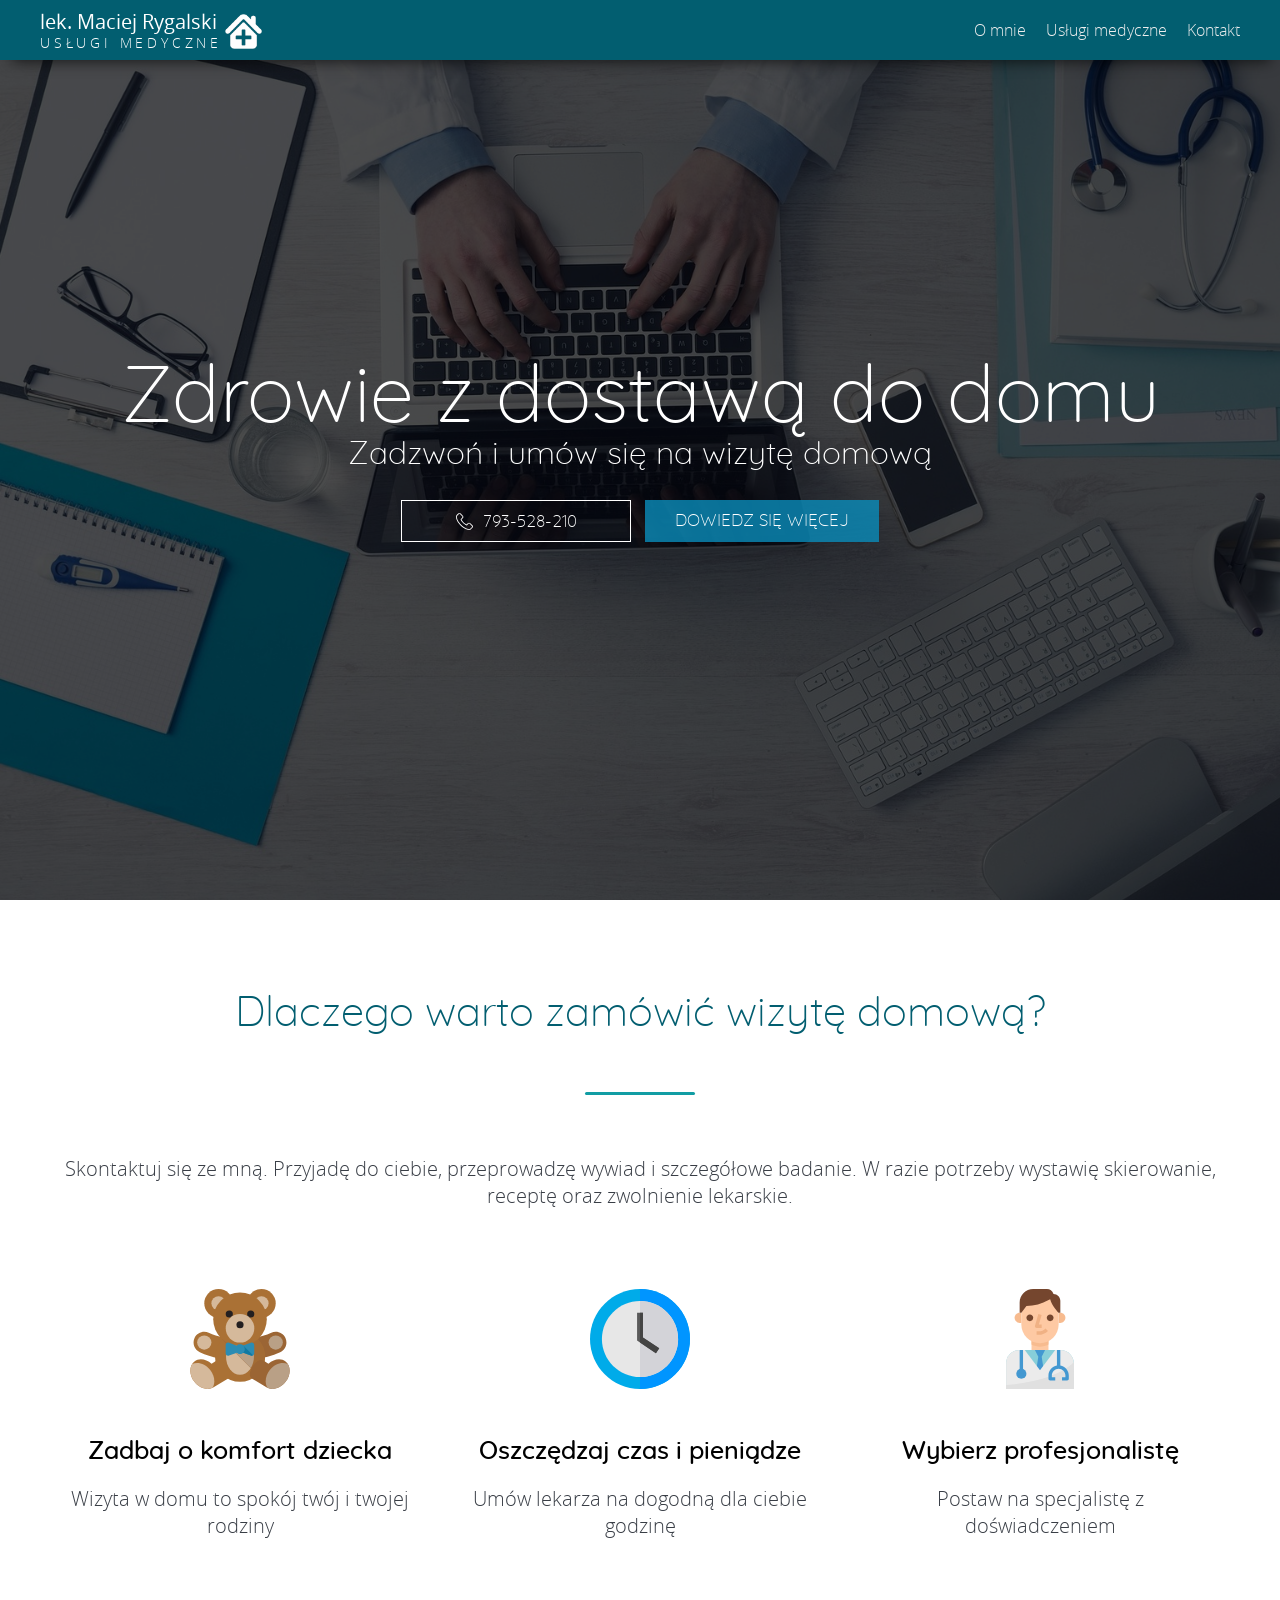
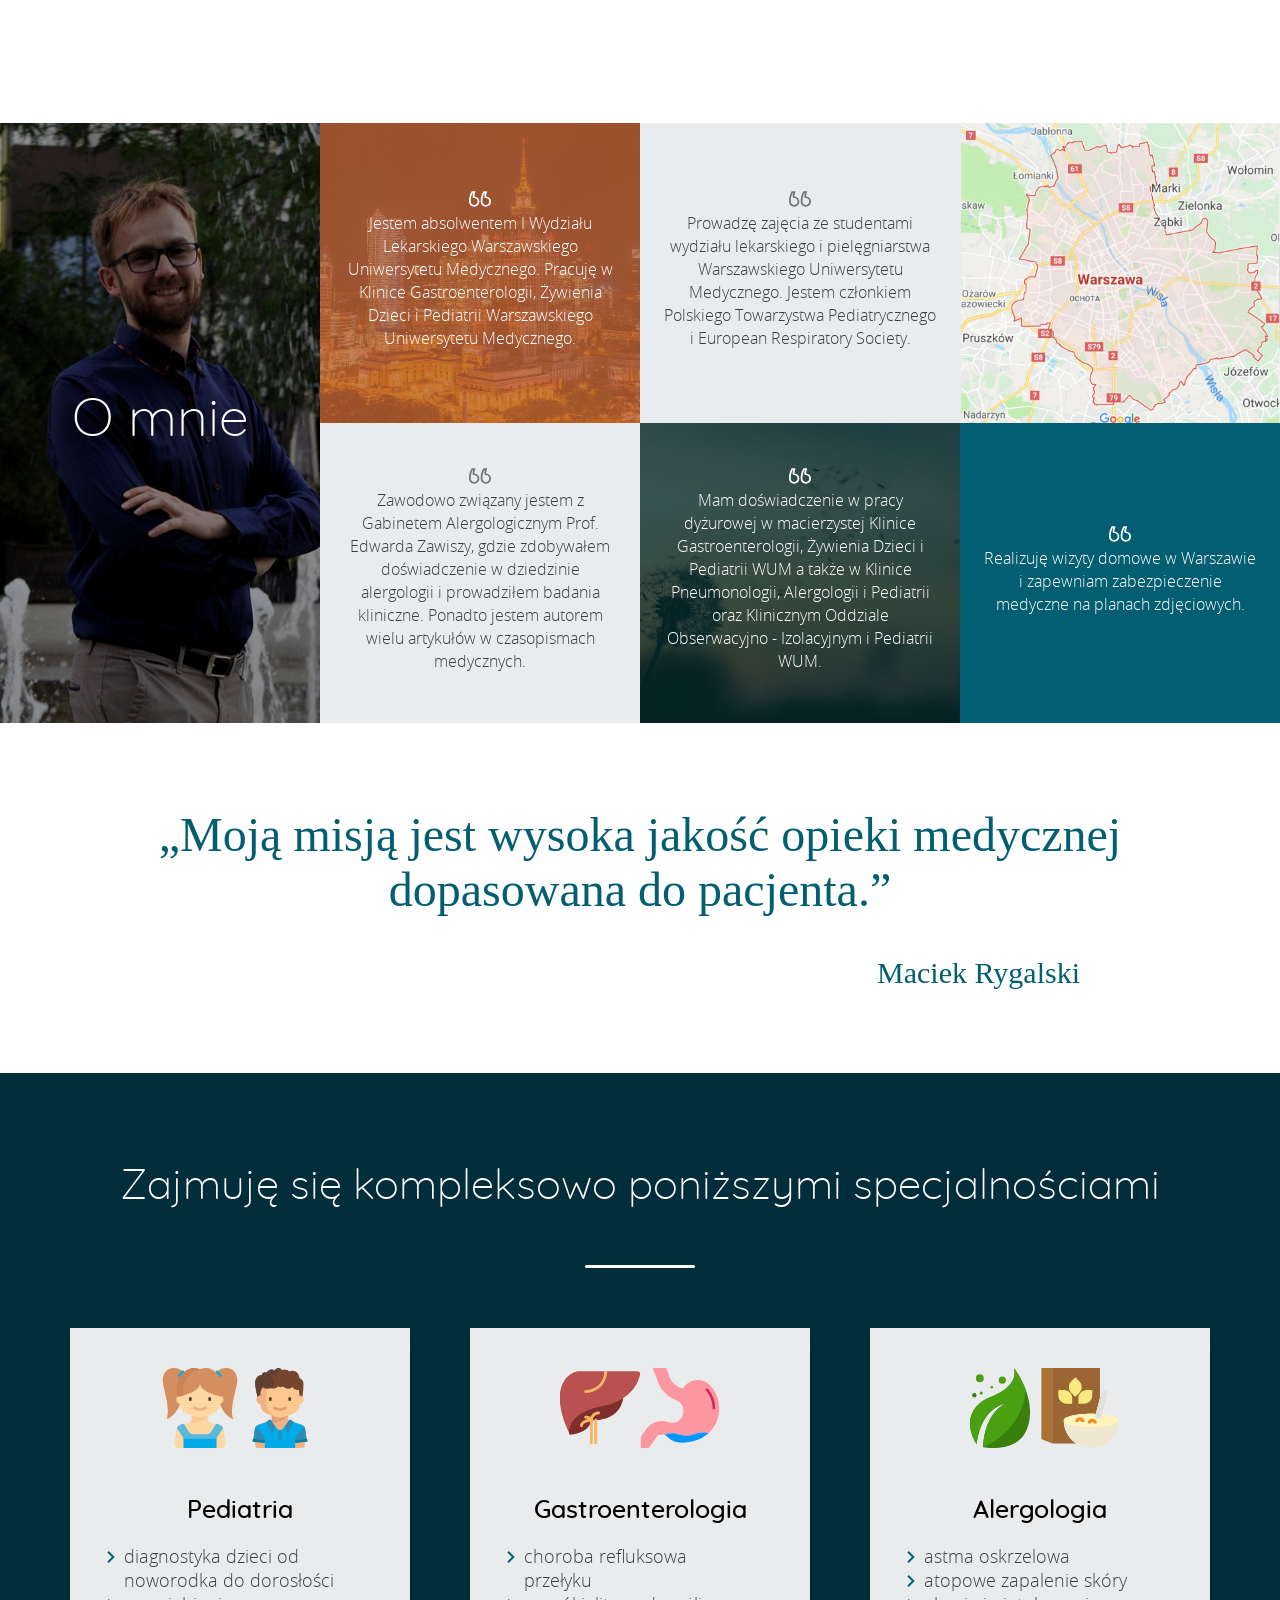
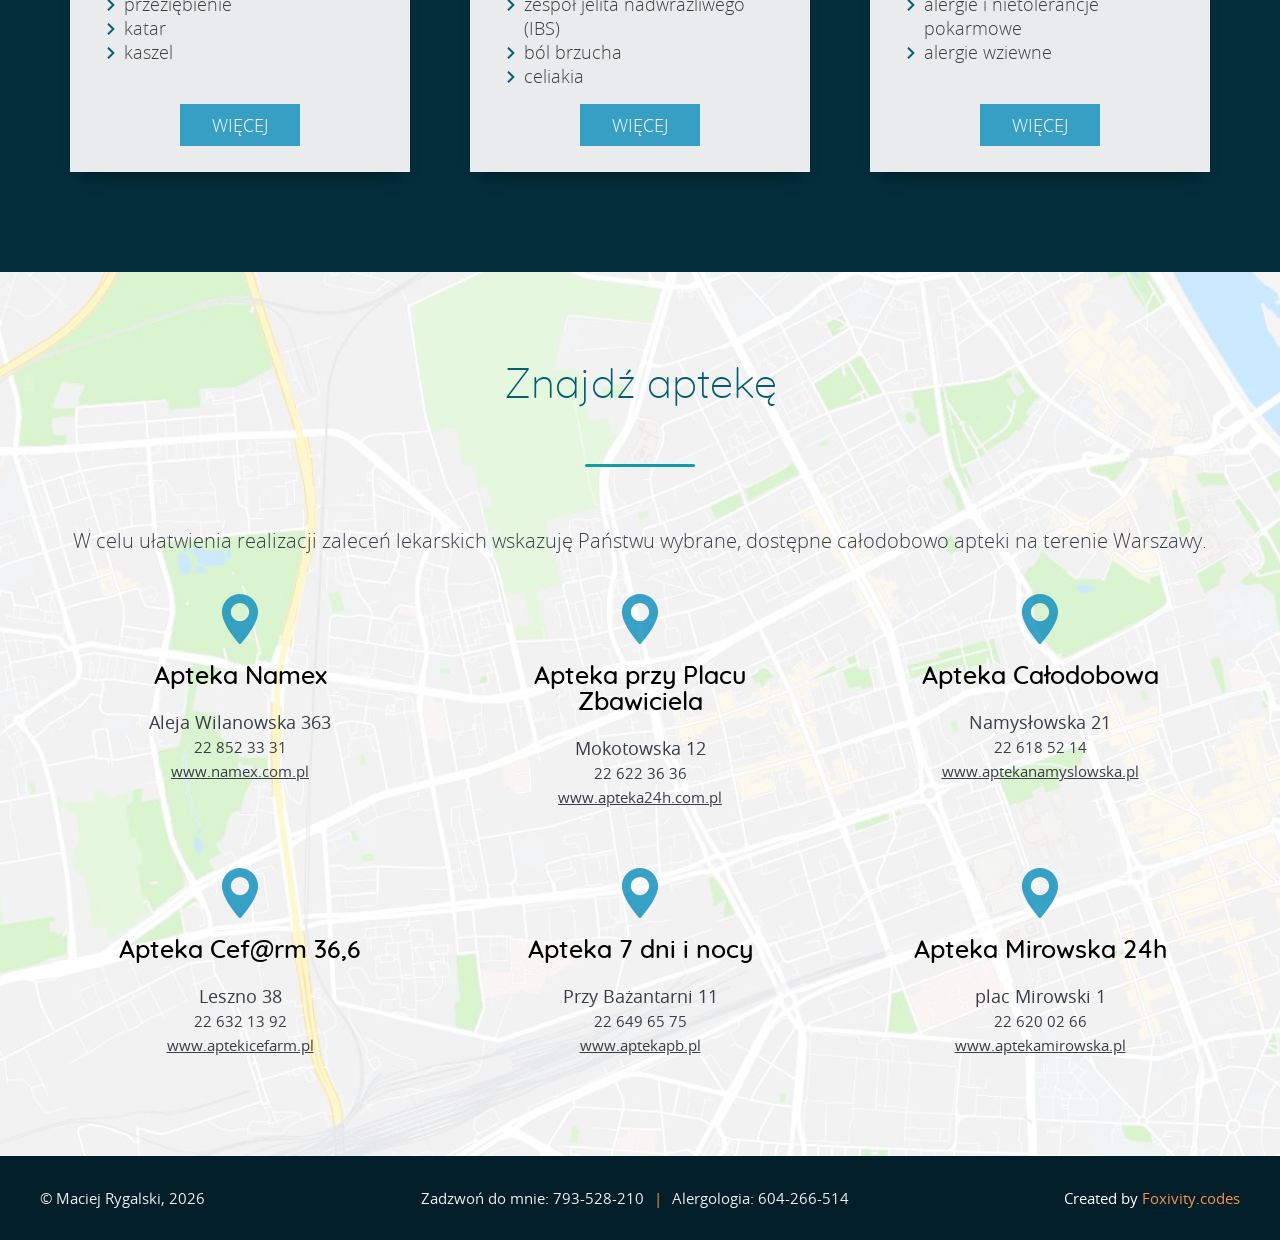
==== commit e3064bc9: "fix letter bug" ====
--- a/index.html
+++ b/index.html
@@ -407,7 +407,7 @@
               	</g>
               </g>
               </svg>
-              <p class="about-sentence white-sentence">Mam dowiadczenie w pracy dyżurowej w macierzystej Klinice Gastroenterologii, Żywienia Dzieci i Pediatrii WUM a także w Klinice Pneumonologii, Alergologii i Pediatrii oraz Klinicznym Oddziale Obserwacyjno - Izolacyjnym i Pediatrii WUM.</p></div>
+              <p class="about-sentence white-sentence">Mam doświadczenie w pracy dyżurowej w macierzystej Klinice Gastroenterologii, Żywienia Dzieci i Pediatrii WUM a także w Klinice Pneumonologii, Alergologii i Pediatrii oraz Klinicznym Oddziale Obserwacyjno - Izolacyjnym i Pediatrii WUM.</p></div>
           </div>
           <div class="tiles-column column-element">
             <div class="single-tile tile-map">
@@ -849,7 +849,7 @@
         <span class="vertical-line">|</span>
       <p>Alergologia: <a href="tel:+48604266514" class="footer-number">604-266-514</a></p>
     </div>
-    <p class="foxivity">Created by <span>Foxivity.com</span></p>
+    <p class="foxivity">Created by <span>Foxivity.codes</span></p>
   </footer>
 </body>
 </html>
--- a/main.css
+++ b/main.css
@@ -1,2 +1,2 @@
-@font-face{font-family:'Open Sans';src:url("fonts/opensans-light-webfont.eot");src:url("fonts/opensans-light-webfont.eot?#iefix") format("embedded-opentype"),url("fonts/opensans-light-webfont.woff2") format("woff2"),url("fonts/opensans-light-webfont.woff") format("woff"),url("fonts/opensans-light-webfont.ttf") format("truetype"),url("fonts/opensans-light-webfont.svg#open_sanslight") format("svg");font-weight:300;font-style:normal}@font-face{font-family:'Open Sans';src:url("fonts/opensans-regular-webfont.eot");src:url("fonts/opensans-regular-webfont.eot?#iefix") format("embedded-opentype"),url("fonts/opensans-regular-webfont.woff2") format("woff2"),url("fonts/opensans-regular-webfont.woff") format("woff"),url("fonts/opensans-regular-webfont.ttf") format("truetype"),url("fonts/opensans-regular-webfont.svg#open_sansregular") format("svg");font-weight:400;font-style:normal}@font-face{font-family:'Open Sans';src:url("fonts/opensans-semibold-webfont.eot");src:url("fonts/opensans-semibold-webfont.eot?#iefix") format("embedded-opentype"),url("fonts/opensans-semibold-webfont.woff2") format("woff2"),url("fonts/opensans-semibold-webfont.woff") format("woff"),url("fonts/opensans-semibold-webfont.ttf") format("truetype"),url("fonts/opensans-semibold-webfont.svg#open_sanssemibold") format("svg");font-weight:600;font-style:normal}@font-face{font-family:'Caveat';src:url("fonts/Caveat-regular.eot");src:url("fonts/Caveat-regular.eot?#iefix") format("embedded-opentype"),url("fonts/Caveat-regular.woff") format("woff"),url("fonts/Caveat-regular.woff2") format("woff2"),url("fonts/Caveat-regular.ttf") format("truetype"),url("fonts/Caveat-regular.svg") format("svg");font-weight:400;font-style:normal}@font-face{font-family:'Quicksand';src:url("fonts/quicksand-light-webfont.eot");src:url("fonts/quicksand-light-webfont.eot?#iefix") format("embedded-opentype"),url("fonts/quicksand-light-webfont.woff2") format("woff2"),url("fonts/quicksand-light-webfont.woff") format("woff"),url("fonts/quicksand-light-webfont.ttf") format("truetype"),url("fonts/quicksand-light-webfont.svg") format("svg");font-weight:300;font-style:normal}@font-face{font-family:'Quicksand';src:url("fonts/quicksand-medium-webfont.eot");src:url("fonts/quicksand-medium-webfont.eot?#iefix") format("embedded-opentype"),url("fonts/quicksand-medium-webfont.woff2") format("woff2"),url("fonts/quicksand-medium-webfont.woff") format("woff"),url("fonts/quicksand-medium-webfont.ttf") format("truetype"),url("fonts/quicksand-medium-webfont.svg") format("svg");font-weight:400;font-style:normal}html{font-size:62.5%}*{margin:0;box-sizing:border-box}body{margin:0;background-color:#fff;width:100%;font-family:'Open Sans', sans-serif;overflow-x:hidden}section{width:100%;min-height:10rem}.column-element{display:-ms-flexbox;display:-webkit-flex;display:flex;flex-direction:column;align-items:center}.column-element.center{justify-content:center}.row-element{display:flex;flex-direction:row;flex-wrap:wrap;max-width:120rem;justify-content:center}.section-header{font-family:'Quicksand', sans-serif;line-height:4.6rem;font-size:4.2rem;font-weight:300;color:#025E70;margin:9rem 2rem 5.6rem 2rem;text-align:center;max-width:120rem}.section-header.white{color:#fff}.header-underline{width:11rem;height:3px;background-color:#119DA4;margin-bottom:6rem;border-radius:.2rem}.header-underline.white{background-color:#fff}.section-description{font-size:2rem;color:#393E46;max-width:120rem;margin:0 2rem 4rem 2rem;font-weight:300}.bg-blue{background-color:#119DA4}.bg-grey{background-color:#EAEBED}.bg-white{background-color:#ffffff}.bg-orange-photo{background-image:url("./images/warsaw_bg.jpg");background-size:cover;background-position:center;position:relative}.bg-blue-photo{background-image:url("./images/puff_ball.jpg");background-size:cover;background-position:center;position:relative}.bg-orange-photo:before{content:'';position:absolute;width:100%;height:100%;background-color:rgba(187,96,44,0.8);left:0;top:0}.bg-blue-photo:before{content:'';position:absolute;width:100%;height:100%;background-color:rgba(6,43,45,0.8);left:0;top:0}.bg-orange{background-color:#F79256}.bg-blue-dark{background-color:#025E70}p.about-sentence{padding:0 5rem}.white-sentence{color:#fff}.container{background-size:contain;margin:0;background-color:#fff;min-height:600px;width:100%;color:#EEEEEE}.topnav{background-color:#025e70;text-align:right;padding:0 30px;position:fixed;width:100%;height:60px;font-size:1.6rem;font-weight:300;z-index:120;box-shadow:1px 12px 15px -11px rgba(0,0,0,0.7);box-sizing:border-box}.topnav-content{display:flex;flex-direction:row;justify-content:space-between;width:100%;height:100%;position:relative}.main_ul li{margin:0 1rem}.topnav .main_ul{margin:0;padding:0;display:flex}.topnav ul{display:flex;flex-direction:row}.topnav ul li{display:flex;position:relative;text-align:center;text-decoration:none;cursor:pointer;color:#EEEEEE;transition:0.3s;line-height:6rem}.button-title{margin:auto}.underline{position:absolute;bottom:0;left:0;width:0;height:0.5rem;transition:0.3s;background-color:#AACBD4}.topnav ul li:hover .button-title{color:#f79256}li:hover .underline{width:100%;background-color:#f79256}.topnav h1{float:left}#main-burger-icon{position:absolute;right:0;top:0}#nav-icon3{width:4rem;height:4rem;position:relative;margin:1rem 1rem;-webkit-transform:rotate(0deg);-moz-transform:rotate(0deg);-o-transform:rotate(0deg);transform:rotate(0deg);-webkit-transition:.5s ease-in-out;-moz-transition:.5s ease-in-out;-o-transition:.5s ease-in-out;transition:.5s ease-in-out;cursor:pointer}#nav-icon3 span{display:block;position:absolute;height:3px;width:100%;background:#ffffff;border-radius:9px;opacity:1;left:0;-webkit-transform:rotate(0deg);-moz-transform:rotate(0deg);-o-transform:rotate(0deg);transform:rotate(0deg);-webkit-transition:.25s ease-in-out;-moz-transition:.25s ease-in-out;-o-transition:.25s ease-in-out;transition:.25s ease-in-out}#nav-icon3 span:nth-child(1){top:4px}#nav-icon3 span:nth-child(2),#nav-icon3 span:nth-child(3){top:20px}#nav-icon3 span:nth-child(4){top:35px}#nav-icon3.open span:nth-child(1){top:18px;width:0%;left:50%}#nav-icon3.open span:nth-child(2){-webkit-transform:rotate(45deg);-moz-transform:rotate(45deg);-o-transform:rotate(45deg);transform:rotate(45deg)}#nav-icon3.open span:nth-child(3){-webkit-transform:rotate(-45deg);-moz-transform:rotate(-45deg);-o-transform:rotate(-45deg);transform:rotate(-45deg)}#nav-icon3.open span:nth-child(4){top:18px;width:0%;left:50%}#main-burger-icon{display:none}.mobile-menu-buttons{height:0;width:100%;z-index:1000;position:absolute;top:6rem;overflow:hidden;transition:0.5s}.mobile-menu-buttons ul{padding-left:0;display:block;width:100%;color:#fff;background-color:#119DA4}.mobile-menu-buttons ul li{display:block;width:100%;text-align:center;font-size:2rem;cursor:pointer;padding:1rem;border-bottom:.1rem solid #178c91;height:5rem;line-height:3rem}.topnav ul li p.menu-button-mobile-txt{position:relative}.logo{float:left;line-height:40px;height:100%;cursor:pointer;margin-left:0.5rem;text-decoration:none;color:#fff;display:flex;flex-direction:column;align-items:center;justify-content:center;flex-wrap:wrap}.logo h1{font-family:'Open Sans', sans-serif;font-weight:400;margin:0;display:block;text-align:left;font-size:2rem;line-height:2.5rem}.logo p{display:block;margin:0;text-transform:uppercase;letter-spacing:0.38rem;text-align:left;line-height:1.8rem;font-size:1.4rem;padding-left:0.5rem}.logo img{height:3.5rem;margin:3px 0 0 3px}.return-arrow{background-color:#0b8dbb;z-index:999999;position:fixed;bottom:1.5rem;right:-5.7rem;height:4.2rem;width:4.2rem;cursor:pointer;display:block;text-align:center;padding-top:0.8rem;transition:0.3s;opacity:0.8}.return-arrow.visible{right:1.5rem}@media screen and (min-width: 981px){.return-arrow.onfooter{bottom:10rem}}.return-arrow svg{width:2.4rem;height:2.4rem}.return-arrow:hover{opacity:1;background-color:#f79256}.atf-container{background-image:url(./images/computer-1149148_1920.jpg);background-size:cover;background-attachment:fixed;background-position:center;min-height:600px;width:100%;position:relative;display:flex;align-items:center}.atf-container:before{content:"";position:absolute;width:100%;height:100%;background-color:rgba(0,0,0,0.7);top:0}.main-title{margin:auto;font-family:'Quicksand', sans-serif;display:flex;flex-direction:column;align-items:center;position:relative;opacity:1;transform:translate3d(0px, 0px, 0px) rotateX(0deg) rotateY(0deg) rotateZ(0deg) scale3d(1, 1, 1)}a.call-me-cont{width:20rem;height:20rem;background-color:rgba(2,94,112,0.7);position:relative;z-index:10;border-radius:50%;display:flex;flex-direction:column;align-items:center;justify-content:center;text-decoration:none;outline:none}.phone-icon{width:1.7rem;height:1.7rem;fill:#ffffff;margin-right:1rem}.main-title .phone-num{color:#fff;font-size:3.2rem;margin-bottom:1rem}.main-title p{font-size:2rem}.title-buttons{display:flex;flex-direction:row;margin-top:3rem}.title-button.atf,.title-number.atf{margin:0 .7rem}.title-button.atf{padding:0 3rem}.title-button{background-color:rgba(11,141,187,0.8);display:flex;height:4.2rem;position:relative;z-index:8;cursor:pointer;transition:0.3s}a.title-number{display:flex;height:4.2rem;position:relative;z-index:8;cursor:pointer;transition:0.3s;box-sizing:border-box;border:1px solid #fff;width:23rem;text-decoration:none;outline:none}.title-button.srv{margin:3rem auto 1.6rem auto;position:absolute;bottom:1rem;width:12rem;right:0;left:0}.title-button:hover{background-color:#f79256}.title-button>p{margin:auto;color:#fff;font-weight:300;font-size:1.7rem;text-transform:uppercase;line-height:1.8rem;height:1.8rem}.atf-phone>p{color:#fff;font-weight:300;font-size:1.7rem;text-transform:uppercase}.atf-phone{display:flex;flex-direction:row;align-items:center;justify-content:center;margin:auto}.main-title>p{color:#fff;position:relative;z-index:8;text-align:center}.main-title>.upper{font-weight:300;font-size:9rem}.main-title>h2.lower{font-size:3.2rem;font-weight:300;color:#fff;text-align:center}.image{background-image:url(./images/nonsap-visuals-511403-unsplash.jpg);background-size:cover;border-radius:50%;width:260px;height:260px;margin:40px auto}main{position:relative;z-index:100}.color-coconut{fill:#9B6534}.color-copper{fill:#AA7135}.color-pale-taupe{fill:#B9A086}.color-dark-vanilla{fill:#D5B99B}.color-metallic-sunburst{fill:#A26B34}.color-raisin-black{fill:#231F20}.color-cg-red{fill:#2C8CB3}.color-firebrick{fill:#1179A2}.color-vivid-cerulean{fill:#00ABE9}.color-vivid-cerulean-2{fill:#57B9DD}.color-azure{fill:#0095FF}.color-platinum{fill:#E7E7E7}.color-light-gray{fill:#D3D3D8}.color-davys-grey{fill:#5A5A5A}.color-arsenic{fill:#444444}.color-skinny{fill:#F7BB8F}.color-paper-blue{fill:#87CED9}.color-sky-blue{fill:#4398d1}.color-sky-blue-2{fill:#2C8CB3}.color-smoky-blue{fill:#1179A2}.color-skinny-light{fill:#FEC9A3}.color-cream-white{fill:#EBEBEB}.color-choco{fill:#75462E}.color-skinny-dark{fill:#F0B184}.color-cream-white-2{fill:#E0E0E0}.color-skinny-yellow{fill:#FFD7A3}.color-skinny-yellow-2{fill:#FDC88E}.color-coffe-light{fill:#D48F60}.color-coffe-light-2{fill:#E2A071}.color-green-light{fill:#49A010}.color-green{fill:#3A7F0D}.color-yellow{fill:#F9EA80}.color-yellow-dark{fill:#FFC107}.color-orange-light{fill:#ED8F20}.color-yellow-sunny{fill:#F7B563}.color-pink-dark{fill:#CC2A59}.color-pink-paper{fill:#FC969F}.color-yellow-light1{fill:#EFE7D0}.color-yellow-light2{fill:#FFF5BB}.color-brown{fill:#623F33}.color-meat-red{fill:#7F2E2B}.color-meat-light{fill:#B95150}.color-caramel-light{fill:#CA8357}.about{flex-grow:7;color:#393E46}.about p{padding:0.2rem 2.4rem 0.8rem 2.4rem;font-weight:300}.content h2,h3,p{text-align:center}.services{min-height:600px;color:#393E46;margin:0 auto;background-color:#022d3b}.read-more-wrap{list-style:none;padding:0 4.4rem;list-style-image:url("images/chevron-med2.png")}.services-svg-icon{width:8rem;height:8rem;margin:3rem 0}.profits-svg-icon{width:10rem;height:10rem;margin-bottom:3rem}.content-services{background-color:#EAEBED;padding:1rem;box-shadow:1px 12px 15px -11px rgba(0,0,0,0.51)}.services-img{width:8rem;height:8rem;margin:3rem 0}#sentence-section{height:35rem}.name-doctor{font-family:'Caveat', cursive;font-size:3rem;margin-top:1.9rem;width:95%;padding-top:2rem}.name-doctor p{float:right;margin-right:1rem;color:#025E70}.sentence{max-width:100rem;text-align:center;margin:0 5rem}.quotation{color:#025E70;font-size:4.8rem;text-align:center;width:100%;font-family:'Caveat', cursive}.section ul,.section p{font-size:1.8rem;font-weight:300;max-width:100%}footer{left:0;bottom:0;background-color:#021f29;color:#EEEEEE;width:100%;display:flex;flex-direction:row;flex-wrap:wrap;justify-content:space-between;align-items:center;height:8.4rem}footer p{margin:0 4rem;font-size:1.5rem;align-items:center}.footer-number{text-decoration:none;color:#EEEEEE}.contact>p{margin:0}.contact{display:flex;flex-direction:row;justify-content:center;flex-wrap:wrap;font-size:1.5rem;align-items:center}.vertical-line{color:#f79256;margin:0 1rem;align-items:center}.foxivity{color:#fff}.foxivity span{color:#f79256}.foxivity span:hover{text-decoration:underline;cursor:pointer}.section-items-box{max-width:130rem;margin:4rem 2rem}.section-items-box.nomargin{margin-top:0}.section-items-column-box{max-width:120rem}.section-item{width:34rem;margin:0 3rem 6rem 3rem;min-height:10rem;position:relative;padding-bottom:8.4rem}.profits-img{width:10rem;height:10rem;margin-bottom:3rem}.section-item-title{font-family:'Quicksand', sans-serif;font-weight:400;font-size:2.5rem;color:#000;line-height:2.6rem;margin:2rem 0}.section-item-desc{font-size:2rem;font-weight:300;color:#393E46;max-width:100%}.photo-tiles-box{display:flex;flex-direction:row;width:100%}.inner-tiles-box{width:50%;height:80rem;display:flex;flex-direction:row}.tiles-column{width:50%;height:100%}.doctor-photo{background-image:url("images/maciek3.jpg");background-size:cover;position:relative}.black-shadow:before{content:'';position:absolute;width:100%;height:100%;background-color:rgba(0,0,0,0.4);left:0}.about p.about-sentence{position:relative;z-index:50;line-height:2.3rem}.single-tile{height:50%;width:100%;display:flex;flex-direction:column;align-items:center;justify-content:center;position:relative}.quoticon{width:2.2rem;height:2.2rem;position:relative;z-index:100}.quoticon>.grey{fill:#0586d2}.pharmacy-box{display:flex;flex-direction:column;justify-content:flex-start;align-items:center;padding-bottom:0;color:#393E46}.pharmacy-background{background-image:url("./images/bg_map.JPG");background-size:cover;position:relative}.pharmacy-background:before{content:"";position:absolute;width:100%;height:100%;background-color:rgba(255,255,255,0.4)}.on-layer{position:relative;z-index:100}.pin-svg{fill:rgba(11,141,187,0.8);transition:0.3s}.pin-box{width:5rem;height:5rem;position:relative;transition:0.3s}.pin-box.pin-up{transform:translateY(-0.6rem)}.pin-box.pin-up svg .pin-svg{fill:#f79257}.pharmacy-title{text-align:center}.pharmacy-list{list-style:none;font-size:1.8rem;text-align:center;margin:0;padding:0}.pharmacy-tel,.pharmacy-website{font-size:1.5rem;list-style:none;color:#393E46;transition:.3s}.pharmacy-tel{text-decoration:none}.pharmacy-website:hover{color:#f79256}.tile-map{background-image:url("./images/mapa.jpg");background-size:cover;background-position:center;position:relative}.map{width:100%;height:100%;cursor:pointer}p.tiles-photo-title{font-family:'Quicksand', sans-serif;font-weight:300;margin:auto;color:#fff;font-size:5.4rem;position:relative;z-index:50}.additional-layer-container{position:fixed;top:0;left:0;display:none;width:100%;height:100vh;background-color:rgba(0,0,0,0.8);flex-direction:row;justify-content:center;z-index:200}.additional-layer-container.open{display:flex}.sl-layer-cover{width:100%;height:100%;display:flex;flex-direction:column;align-items:center;justify-content:center}.sl-layer-acordeon{width:72rem;height:60rem;background-color:#fff;color:#fff;font-size:2rem;font-weight:300;overflow:auto}.acordeon-header{width:100%;position:relative;height:6rem;background-color:#025E70;display:flex;flex-direction:row;align-items:center}.acordeon-categories{width:100%}.acordeon-header-title,.category-header-title{position:relative;left:2rem}.ac-right-icon{width:3rem;height:3rem;position:absolute;right:2rem;top:1.6rem;cursor:pointer}.acordeon-close-button svg{enable-background:new 0 0 224.512 224.512}.acordeon-close-button svg polygon{fill:#fff;transition:0.3s}.acordeon-close-button:hover svg polygon{fill:#F79256}.acordeon-category-container{display:flex;flex-direction:column;height:6rem;overflow:hidden;transition:0.6s;position:relative}.acordeon-category-header{height:6rem;width:100%;background-color:#119DA4;box-sizing:border-box;border-bottom:.1rem solid #1fb2b9;position:relative;display:flex;flex-direction:row;align-items:center;flex-shrink:0}.acordeon-open-arrow path{fill:#fff;transition:0.3s}.acordeon-open-arrow:hover path{fill:#F79256}.acordeon-open-arrow.rotate{transform:rotate(180deg)}ul.category-sublist{width:100%;margin:0;padding:0;display:flex;flex-direction:column;list-style:none;position:absolute;top:6rem;left:0}ul.category-sublist>li{height:6rem;box-sizing:border-box;border-bottom:.1rem solid #ededed;display:flex;flex-direction:row;align-items:center;padding-left:2rem;color:#262322}.quoticon.rwd-grey{display:none}.service-pointer svg{width:1.2rem;height:1.2rem;margin-top:.1rem}@media screen and (max-width: 1380px){.section-items-box{max-width:98%}}@media screen and (max-width: 1350px){.inner-tiles-box{height:60rem}p.about-sentence{font-size:1.6rem}}@media screen and (max-width: 1280px){.main-title>.upper{font-size:8rem}.section-header{max-width:98%}.section-description{max-width:94%}}@media screen and (max-width: 1140px){.main-title>.upper{font-size:7rem}.main-title>h2.lower{font-size:2.8rem;margin-top:1rem}}@media screen and (max-width: 1040px){.main-title>.upper{font-size:6rem}.sentence{max-width:94%}}@media screen and (max-width: 980px){.topnav{position:fixed;top:0;padding:0}.topnav .main_ul{display:none}.return-arrow:hover{background-color:#025E70}#main-burger-icon{display:block}.photo-tiles-box{flex-direction:column}.inner-tiles-box{width:100%;height:80rem}p.about-sentence{font-size:2rem}.quotation{font-size:4rem;line-height:4.2rem}#sentence-section{height:28rem}footer{flex-direction:column;justify-content:center;height:inherit}footer p{margin:3.2rem 0}.return{display:block}.pharmacy-background:before{background-color:rgba(255,255,255,0.85)}}@media screen and (max-width: 860px){.main-title>.upper{margin:0 5rem;font-size:50px}.main-title>h2.lower{margin:0 5rem;font-size:2.2rem}}@media screen and (max-width: 768px){.sl-layer-acordeon{width:100%;height:100vh}.inner-tiles-box{width:100%;height:60rem}.main-title>.upper{width:43rem;line-height:4.6rem;margin-bottom:.6rem}.quotation{font-size:3.6rem;line-height:3.8rem}.name-doctor{font-size:2.4rem}.topnav ul li:hover .button-title{color:#fff}.title-button:hover{background-color:rgba(2,94,112,0.8)}.acordeon-close-button:hover svg polygon{fill:#fff}.acordeon-open-arrow:hover path{fill:#fff}}@media screen and (max-width: 680px){p.about-sentence{font-size:1.6rem}.section-item{margin:0 0 6rem 0}}@media screen and (max-width: 650px){.content_body{width:80%;padding:10px}}@media screen and (max-width: 560px){.section-header{font-size:3.4rem;line-height:4rem;margin:4rem 2rem}.header-underline{margin-bottom:4.6rem}.section-description{font-size:1.6rem}.profits-svg-icon{width:8rem;height:8rem}.services-svg-icon{width:6rem;height:6rem;margin:2rem 0}.section-item.profits{margin:0;padding:0 3rem 5rem 3rem}.section-item-desc{font-size:1.6rem}.section-item-title{font-size:2.2rem;margin:1rem 0}p.tiles-photo-title{font-size:3.4rem}.profits-svg-icon{margin-bottom:1rem}.title-buttons{flex-direction:column}.title-number.atf,.title-button.atf{margin-bottom:1.6rem}.atf-container{background-position:right}.main-title>.upper{width:26rem;margin:2rem 0}.main-title>h2.lower{width:26rem}.quotation{font-size:3.2rem;line-height:3.4rem}.name-doctor{font-size:2.4rem}}@media screen and (max-width: 540px){.inner-tiles-box{flex-direction:column;height:80rem}.tiles-column{width:100%}.tiles-column{background-position:center -50px}.bg-orange.rwd{background-color:#fff}.white-sentence.rwd{color:#393E46}.bg-orange-rwd{background-image:url("./images/warsaw_bg.jpg");background-size:cover;background-position:center;position:relative}.bg-orange-rwd:before{content:'';position:absolute;width:100%;height:100%;background-color:rgba(187,96,44,0.8);top:0;left:0}.white-sentence-rwd{color:#fff}.bg-orange-photo:before{background-color:#ffffff}p.tiles-photo-title{padding-top:15rem}.quoticon.rwd-white{display:none}.quoticon.rwd-grey{display:block}footer{margin:0}}@media screen and (max-width: 460px){.vertical-line{display:none}.contact{flex-direction:column}.contact p{margin:.5rem 0}}@media screen and (max-width: 400px){.tiles-column{background-position:center -20px}.main-title>h2.lower{margin:0}.sl-layer-acordeon{font-size:1.8rem;line-height:2.2rem}}@media screen and (max-width: 390px){.quotation{font-size:2.8rem;line-height:3rem}.name-doctor{font-size:2.2rem;margin-top:0}#sentence-section{height:24rem}.sentence{margin:0 2rem}.section-items-box{margin:4rem auto}.inner-tiles-box{height:90rem}.doctor-photo{background-size:115%}}@media screen and (max-width: 350px){.section-item{width:94%}}@media screen and (max-width: 340px){.about p.about-sentence{font-size:1.5rem;line-height:2rem}}
+@font-face{font-family:'Open Sans';src:url("fonts/opensans-light-webfont.eot");src:url("fonts/opensans-light-webfont.eot?#iefix") format("embedded-opentype"),url("fonts/opensans-light-webfont.woff2") format("woff2"),url("fonts/opensans-light-webfont.woff") format("woff"),url("fonts/opensans-light-webfont.ttf") format("truetype"),url("fonts/opensans-light-webfont.svg#open_sanslight") format("svg");font-weight:300;font-style:normal}@font-face{font-family:'Open Sans';src:url("fonts/opensans-regular-webfont.eot");src:url("fonts/opensans-regular-webfont.eot?#iefix") format("embedded-opentype"),url("fonts/opensans-regular-webfont.woff2") format("woff2"),url("fonts/opensans-regular-webfont.woff") format("woff"),url("fonts/opensans-regular-webfont.ttf") format("truetype"),url("fonts/opensans-regular-webfont.svg#open_sansregular") format("svg");font-weight:400;font-style:normal}@font-face{font-family:'Open Sans';src:url("fonts/opensans-semibold-webfont.eot");src:url("fonts/opensans-semibold-webfont.eot?#iefix") format("embedded-opentype"),url("fonts/opensans-semibold-webfont.woff2") format("woff2"),url("fonts/opensans-semibold-webfont.woff") format("woff"),url("fonts/opensans-semibold-webfont.ttf") format("truetype"),url("fonts/opensans-semibold-webfont.svg#open_sanssemibold") format("svg");font-weight:600;font-style:normal}@font-face{font-family:'Caveat';src:url("fonts/Caveat-regular.eot");src:url("fonts/Caveat-regular.eot?#iefix") format("embedded-opentype"),url("fonts/Caveat-regular.woff") format("woff"),url("fonts/Caveat-regular.woff2") format("woff2"),url("fonts/Caveat-regular.ttf") format("truetype"),url("fonts/Caveat-regular.svg") format("svg");font-weight:400;font-style:normal}@font-face{font-family:'Quicksand';src:url("fonts/quicksand-light-webfont.eot");src:url("fonts/quicksand-light-webfont.eot?#iefix") format("embedded-opentype"),url("fonts/quicksand-light-webfont.woff2") format("woff2"),url("fonts/quicksand-light-webfont.woff") format("woff"),url("fonts/quicksand-light-webfont.ttf") format("truetype"),url("fonts/quicksand-light-webfont.svg") format("svg");font-weight:300;font-style:normal}@font-face{font-family:'Quicksand';src:url("fonts/quicksand-medium-webfont.eot");src:url("fonts/quicksand-medium-webfont.eot?#iefix") format("embedded-opentype"),url("fonts/quicksand-medium-webfont.woff2") format("woff2"),url("fonts/quicksand-medium-webfont.woff") format("woff"),url("fonts/quicksand-medium-webfont.ttf") format("truetype"),url("fonts/quicksand-medium-webfont.svg") format("svg");font-weight:400;font-style:normal}html{font-size:62.5%}*{margin:0;box-sizing:border-box}body{margin:0;background-color:#fff;width:100%;font-family:'Open Sans', sans-serif;overflow-x:hidden}section{width:100%;min-height:10rem}.column-element{display:-ms-flexbox;display:-webkit-flex;display:flex;flex-direction:column;align-items:center}.column-element.center{justify-content:center}.row-element{display:flex;flex-direction:row;flex-wrap:wrap;max-width:120rem;justify-content:center}.section-header{font-family:'Quicksand', sans-serif;line-height:4.6rem;font-size:4.2rem;font-weight:300;color:#025E70;margin:9rem 2rem 5.6rem 2rem;text-align:center;max-width:120rem}.section-header.white{color:#fff}.header-underline{width:11rem;height:3px;background-color:#119DA4;margin-bottom:6rem;border-radius:.2rem}.header-underline.white{background-color:#fff}.section-description{font-size:2rem;color:#393E46;max-width:120rem;margin:0 2rem 4rem 2rem;font-weight:300}.bg-blue{background-color:#119DA4}.bg-grey{background-color:#EAEBED}.bg-white{background-color:#ffffff}.bg-orange-photo{background-image:url("./images/warsaw_bg.jpg");background-size:cover;background-position:center;position:relative}.bg-blue-photo{background-image:url("./images/puff_ball.jpg");background-size:cover;background-position:center;position:relative}.bg-orange-photo:before{content:'';position:absolute;width:100%;height:100%;background-color:rgba(187,96,44,0.8);left:0;top:0}.bg-blue-photo:before{content:'';position:absolute;width:100%;height:100%;background-color:rgba(6,43,45,0.8);left:0;top:0}.bg-orange{background-color:#F79256}.bg-blue-dark{background-color:#025E70}p.about-sentence{padding:0 5rem}.white-sentence{color:#fff}.container{background-size:contain;margin:0;background-color:#fff;min-height:600px;width:100%;color:#EEEEEE}.topnav{background-color:#025e70;text-align:right;padding:0 30px;position:fixed;width:100%;height:60px;font-size:1.6rem;font-weight:300;z-index:120;box-shadow:1px 12px 15px -11px rgba(0,0,0,0.7);box-sizing:border-box}.topnav-content{display:flex;flex-direction:row;justify-content:space-between;width:100%;height:100%;position:relative}.main_ul li{margin:0 1rem}.topnav .main_ul{margin:0;padding:0;display:flex}.topnav ul{display:flex;flex-direction:row}.topnav ul li{display:flex;position:relative;text-align:center;text-decoration:none;cursor:pointer;color:#EEEEEE;transition:0.3s;line-height:6rem}.button-title{margin:auto}.underline{position:absolute;bottom:0;left:0;width:0;height:0.5rem;transition:0.3s;background-color:#AACBD4}.topnav ul li:hover .button-title{color:#f79256}li:hover .underline{width:100%;background-color:#f79256}.topnav h1{float:left}#main-burger-icon{position:absolute;right:0;top:0}#nav-icon3{width:4rem;height:4rem;position:relative;margin:1rem 1rem;-webkit-transform:rotate(0deg);-moz-transform:rotate(0deg);-o-transform:rotate(0deg);transform:rotate(0deg);-webkit-transition:.5s ease-in-out;-moz-transition:.5s ease-in-out;-o-transition:.5s ease-in-out;transition:.5s ease-in-out;cursor:pointer}#nav-icon3 span{display:block;position:absolute;height:3px;width:100%;background:#ffffff;border-radius:9px;opacity:1;left:0;-webkit-transform:rotate(0deg);-moz-transform:rotate(0deg);-o-transform:rotate(0deg);transform:rotate(0deg);-webkit-transition:.25s ease-in-out;-moz-transition:.25s ease-in-out;-o-transition:.25s ease-in-out;transition:.25s ease-in-out}#nav-icon3 span:nth-child(1){top:4px}#nav-icon3 span:nth-child(2),#nav-icon3 span:nth-child(3){top:20px}#nav-icon3 span:nth-child(4){top:35px}#nav-icon3.open span:nth-child(1){top:18px;width:0%;left:50%}#nav-icon3.open span:nth-child(2){-webkit-transform:rotate(45deg);-moz-transform:rotate(45deg);-o-transform:rotate(45deg);transform:rotate(45deg)}#nav-icon3.open span:nth-child(3){-webkit-transform:rotate(-45deg);-moz-transform:rotate(-45deg);-o-transform:rotate(-45deg);transform:rotate(-45deg)}#nav-icon3.open span:nth-child(4){top:18px;width:0%;left:50%}#main-burger-icon{display:none}.mobile-menu-buttons{height:0;width:100%;z-index:1000;position:absolute;top:6rem;overflow:hidden;transition:0.5s}.mobile-menu-buttons ul{padding-left:0;display:block;width:100%;color:#fff;background-color:#119DA4}.mobile-menu-buttons ul li{display:block;width:100%;text-align:center;font-size:2rem;cursor:pointer;padding:1rem;border-bottom:.1rem solid #178c91;height:5rem;line-height:3rem}.topnav ul li p.menu-button-mobile-txt{position:relative}.logo{float:left;line-height:40px;height:100%;cursor:pointer;margin-left:0.5rem;text-decoration:none;color:#fff;display:flex;flex-direction:column;align-items:center;justify-content:center;flex-wrap:wrap}.logo h1{font-family:'Open Sans', sans-serif;font-weight:400;margin:0;display:block;text-align:left;font-size:2rem;line-height:2.5rem}.logo p{display:block;margin:0;text-transform:uppercase;letter-spacing:0.38rem;text-align:left;line-height:1.8rem;font-size:1.4rem;padding-left:0.5rem}.logo img{height:3.5rem;margin:3px 0 0 3px}.return-arrow{background-color:#0b8dbb;z-index:999999;position:fixed;bottom:1.5rem;right:-5.7rem;height:4.2rem;width:4.2rem;cursor:pointer;display:block;text-align:center;padding-top:0.8rem;transition:0.3s;opacity:0.8}.return-arrow.visible{right:1.5rem}@media screen and (min-width: 981px){.return-arrow.onfooter{bottom:10rem}}.return-arrow svg{width:2.4rem;height:2.4rem}.return-arrow:hover{opacity:1;background-color:#f79256}.atf-container{background-image:url(./images/computer-1149148_1920.jpg);background-size:cover;background-attachment:fixed;background-position:center;min-height:600px;width:100%;position:relative;display:flex;align-items:center}.atf-container:before{content:"";position:absolute;width:100%;height:100%;background-color:rgba(0,0,0,0.7);top:0}.main-title{margin:auto;font-family:'Quicksand', sans-serif;display:flex;flex-direction:column;align-items:center;position:relative;opacity:1;transform:translate3d(0px, 0px, 0px) rotateX(0deg) rotateY(0deg) rotateZ(0deg) scale3d(1, 1, 1)}a.call-me-cont{width:20rem;height:20rem;background-color:rgba(2,94,112,0.7);position:relative;z-index:10;border-radius:50%;display:flex;flex-direction:column;align-items:center;justify-content:center;text-decoration:none;outline:none}.phone-icon{width:1.7rem;height:1.7rem;fill:#ffffff;margin-right:1rem}.main-title .phone-num{color:#fff;font-size:3.2rem;margin-bottom:1rem}.main-title p{font-size:2rem}.title-buttons{display:flex;flex-direction:row;margin-top:3rem}.title-button.atf,.title-number.atf{margin:0 .7rem}.title-button.atf{padding:0 3rem}.title-button{background-color:rgba(11,141,187,0.8);display:flex;height:4.2rem;position:relative;z-index:8;cursor:pointer;transition:0.3s}a.title-number{display:flex;height:4.2rem;position:relative;z-index:8;cursor:pointer;transition:0.3s;box-sizing:border-box;border:1px solid #fff;width:23rem;text-decoration:none;outline:none}.title-button.srv{margin:3rem auto 1.6rem auto;position:absolute;bottom:1rem;width:12rem;right:0;left:0}.title-button:hover{background-color:#f79256}.title-button>p{margin:auto;color:#fff;font-weight:300;font-size:1.7rem;text-transform:uppercase;line-height:1.8rem;height:1.8rem}.atf-phone>p{color:#fff;font-weight:300;font-size:1.7rem;text-transform:uppercase}.atf-phone{display:flex;flex-direction:row;align-items:center;justify-content:center;margin:auto}.main-title>p{color:#fff;position:relative;z-index:8;text-align:center}.main-title>.upper{font-weight:300;font-size:9rem}.main-title>h2.lower{font-size:3.2rem;font-weight:300;color:#fff;text-align:center}.image{background-image:url(./images/nonsap-visuals-511403-unsplash.jpg);background-size:cover;border-radius:50%;width:260px;height:260px;margin:40px auto}main{position:relative;z-index:100}.color-coconut{fill:#9B6534}.color-copper{fill:#AA7135}.color-pale-taupe{fill:#B9A086}.color-dark-vanilla{fill:#D5B99B}.color-metallic-sunburst{fill:#A26B34}.color-raisin-black{fill:#231F20}.color-cg-red{fill:#2C8CB3}.color-firebrick{fill:#1179A2}.color-vivid-cerulean{fill:#00ABE9}.color-vivid-cerulean-2{fill:#57B9DD}.color-azure{fill:#0095FF}.color-platinum{fill:#E7E7E7}.color-light-gray{fill:#D3D3D8}.color-davys-grey{fill:#5A5A5A}.color-arsenic{fill:#444444}.color-skinny{fill:#F7BB8F}.color-paper-blue{fill:#87CED9}.color-sky-blue{fill:#4398d1}.color-sky-blue-2{fill:#2C8CB3}.color-smoky-blue{fill:#1179A2}.color-skinny-light{fill:#FEC9A3}.color-cream-white{fill:#EBEBEB}.color-choco{fill:#75462E}.color-skinny-dark{fill:#F0B184}.color-cream-white-2{fill:#E0E0E0}.color-skinny-yellow{fill:#FFD7A3}.color-skinny-yellow-2{fill:#FDC88E}.color-coffe-light{fill:#D48F60}.color-coffe-light-2{fill:#E2A071}.color-green-light{fill:#49A010}.color-green{fill:#3A7F0D}.color-yellow{fill:#F9EA80}.color-yellow-dark{fill:#FFC107}.color-orange-light{fill:#ED8F20}.color-yellow-sunny{fill:#F7B563}.color-pink-dark{fill:#CC2A59}.color-pink-paper{fill:#FC969F}.color-yellow-light1{fill:#EFE7D0}.color-yellow-light2{fill:#FFF5BB}.color-brown{fill:#623F33}.color-meat-red{fill:#7F2E2B}.color-meat-light{fill:#B95150}.color-caramel-light{fill:#CA8357}.about{flex-grow:7;color:#393E46}.about p{padding:0.2rem 2.4rem 0.8rem 2.4rem;font-weight:300}.content h2,h3,p{text-align:center}.services{min-height:600px;color:#393E46;margin:0 auto;background-color:#022d3b}.read-more-wrap{list-style:none;padding:0 4.4rem;list-style-image:url("images/chevron-med2.png")}.services-svg-icon{width:8rem;height:8rem;margin:3rem 0}.profits-svg-icon{width:10rem;height:10rem;margin-bottom:3rem}.content-services{background-color:#EAEBED;padding:1rem;box-shadow:1px 12px 15px -11px rgba(0,0,0,0.51)}.services-img{width:8rem;height:8rem;margin:3rem 0}#sentence-section{height:35rem}.name-doctor{font-family:'Caveat', cursive;font-size:3rem;margin-top:1.9rem;width:95%;padding-top:2rem}.name-doctor p{float:right;margin-right:1rem;color:#025E70}.sentence{max-width:100rem;text-align:center;margin:0 5rem}.quotation{color:#025E70;font-size:4.8rem;text-align:center;width:100%;font-family:'Caveat', cursive}.section ul,.section p{font-size:1.8rem;font-weight:300;max-width:100%}footer{left:0;bottom:0;background-color:#021f29;color:#EEEEEE;width:100%;display:flex;flex-direction:row;flex-wrap:wrap;justify-content:space-between;align-items:center;height:8.4rem}footer p{margin:0 4rem;font-size:1.5rem;align-items:center}.footer-number{text-decoration:none;color:#EEEEEE}.contact>p{margin:0}.contact{display:flex;flex-direction:row;justify-content:center;flex-wrap:wrap;font-size:1.5rem;align-items:center}.vertical-line{color:#f79256;margin:0 1rem;align-items:center}.foxivity{color:#fff}.foxivity span{color:#f79256}.section-items-box{max-width:130rem;margin:4rem 2rem}.section-items-box.nomargin{margin-top:0}.section-items-column-box{max-width:120rem}.section-item{width:34rem;margin:0 3rem 6rem 3rem;min-height:10rem;position:relative;padding-bottom:8.4rem}.profits-img{width:10rem;height:10rem;margin-bottom:3rem}.section-item-title{font-family:'Quicksand', sans-serif;font-weight:400;font-size:2.5rem;color:#000;line-height:2.6rem;margin:2rem 0}.section-item-desc{font-size:2rem;font-weight:300;color:#393E46;max-width:100%}.photo-tiles-box{display:flex;flex-direction:row;width:100%}.inner-tiles-box{width:50%;height:80rem;display:flex;flex-direction:row}.tiles-column{width:50%;height:100%}.doctor-photo{background-image:url("images/maciek3.jpg");background-size:cover;position:relative}.black-shadow:before{content:'';position:absolute;width:100%;height:100%;background-color:rgba(0,0,0,0.4);left:0}.about p.about-sentence{position:relative;z-index:50;line-height:2.3rem}.single-tile{height:50%;width:100%;display:flex;flex-direction:column;align-items:center;justify-content:center;position:relative}.quoticon{width:2.2rem;height:2.2rem;position:relative;z-index:100}.quoticon>.grey{fill:#0586d2}.pharmacy-box{display:flex;flex-direction:column;justify-content:flex-start;align-items:center;padding-bottom:0;color:#393E46}.pharmacy-background{background-image:url("./images/bg_map.JPG");background-size:cover;position:relative}.pharmacy-background:before{content:"";position:absolute;width:100%;height:100%;background-color:rgba(255,255,255,0.4)}.on-layer{position:relative;z-index:100}.pin-svg{fill:rgba(11,141,187,0.8);transition:0.3s}.pin-box{width:5rem;height:5rem;position:relative;transition:0.3s}.pin-box.pin-up{transform:translateY(-0.6rem)}.pin-box.pin-up svg .pin-svg{fill:#f79257}.pharmacy-title{text-align:center}.pharmacy-list{list-style:none;font-size:1.8rem;text-align:center;margin:0;padding:0}.pharmacy-tel,.pharmacy-website{font-size:1.5rem;list-style:none;color:#393E46;transition:.3s}.pharmacy-tel{text-decoration:none}.pharmacy-website:hover{color:#f79256}.tile-map{background-image:url("./images/mapa.jpg");background-size:cover;background-position:center;position:relative}.map{width:100%;height:100%;cursor:pointer}p.tiles-photo-title{font-family:'Quicksand', sans-serif;font-weight:300;margin:auto;color:#fff;font-size:5.4rem;position:relative;z-index:50}.additional-layer-container{position:fixed;top:0;left:0;display:none;width:100%;height:100vh;background-color:rgba(0,0,0,0.8);flex-direction:row;justify-content:center;z-index:200}.additional-layer-container.open{display:flex}.sl-layer-cover{width:100%;height:100%;display:flex;flex-direction:column;align-items:center;justify-content:center}.sl-layer-acordeon{width:72rem;height:60rem;background-color:#fff;color:#fff;font-size:2rem;font-weight:300;overflow:auto}.acordeon-header{width:100%;position:relative;height:6rem;background-color:#025E70;display:flex;flex-direction:row;align-items:center}.acordeon-categories{width:100%}.acordeon-header-title,.category-header-title{position:relative;left:2rem}.ac-right-icon{width:3rem;height:3rem;position:absolute;right:2rem;top:1.6rem;cursor:pointer}.acordeon-close-button svg{enable-background:new 0 0 224.512 224.512}.acordeon-close-button svg polygon{fill:#fff;transition:0.3s}.acordeon-close-button:hover svg polygon{fill:#F79256}.acordeon-category-container{display:flex;flex-direction:column;height:6rem;overflow:hidden;transition:0.6s;position:relative}.acordeon-category-header{height:6rem;width:100%;background-color:#119DA4;box-sizing:border-box;border-bottom:.1rem solid #1fb2b9;position:relative;display:flex;flex-direction:row;align-items:center;flex-shrink:0}.acordeon-open-arrow path{fill:#fff;transition:0.3s}.acordeon-open-arrow:hover path{fill:#F79256}.acordeon-open-arrow.rotate{transform:rotate(180deg)}ul.category-sublist{width:100%;margin:0;padding:0;display:flex;flex-direction:column;list-style:none;position:absolute;top:6rem;left:0}ul.category-sublist>li{height:6rem;box-sizing:border-box;border-bottom:.1rem solid #ededed;display:flex;flex-direction:row;align-items:center;padding-left:2rem;color:#262322}.quoticon.rwd-grey{display:none}.service-pointer svg{width:1.2rem;height:1.2rem;margin-top:.1rem}@media screen and (max-width: 1380px){.section-items-box{max-width:98%}}@media screen and (max-width: 1350px){.inner-tiles-box{height:60rem}p.about-sentence{font-size:1.6rem}}@media screen and (max-width: 1280px){.main-title>.upper{font-size:8rem}.section-header{max-width:98%}.section-description{max-width:94%}}@media screen and (max-width: 1140px){.main-title>.upper{font-size:7rem}.main-title>h2.lower{font-size:2.8rem;margin-top:1rem}}@media screen and (max-width: 1040px){.main-title>.upper{font-size:6rem}.sentence{max-width:94%}}@media screen and (max-width: 980px){.topnav{position:fixed;top:0;padding:0}.topnav .main_ul{display:none}.return-arrow:hover{background-color:#025E70}#main-burger-icon{display:block}.photo-tiles-box{flex-direction:column}.inner-tiles-box{width:100%;height:80rem}p.about-sentence{font-size:2rem}.quotation{font-size:4rem;line-height:4.2rem}#sentence-section{height:28rem}footer{flex-direction:column;justify-content:center;height:inherit}footer p{margin:3.2rem 0}.return{display:block}.pharmacy-background:before{background-color:rgba(255,255,255,0.85)}}@media screen and (max-width: 860px){.main-title>.upper{margin:0 5rem;font-size:50px}.main-title>h2.lower{margin:0 5rem;font-size:2.2rem}}@media screen and (max-width: 768px){.sl-layer-acordeon{width:100%;height:100vh}.inner-tiles-box{width:100%;height:60rem}.main-title>.upper{width:43rem;line-height:4.6rem;margin-bottom:.6rem}.quotation{font-size:3.6rem;line-height:3.8rem}.name-doctor{font-size:2.4rem}.topnav ul li:hover .button-title{color:#fff}.title-button:hover{background-color:rgba(2,94,112,0.8)}.acordeon-close-button:hover svg polygon{fill:#fff}.acordeon-open-arrow:hover path{fill:#fff}}@media screen and (max-width: 680px){p.about-sentence{font-size:1.6rem}.section-item{margin:0 0 6rem 0}}@media screen and (max-width: 650px){.content_body{width:80%;padding:10px}}@media screen and (max-width: 560px){.section-header{font-size:3.4rem;line-height:4rem;margin:4rem 2rem}.header-underline{margin-bottom:4.6rem}.section-description{font-size:1.6rem}.profits-svg-icon{width:8rem;height:8rem}.services-svg-icon{width:6rem;height:6rem;margin:2rem 0}.section-item.profits{margin:0;padding:0 3rem 5rem 3rem}.section-item-desc{font-size:1.6rem}.section-item-title{font-size:2.2rem;margin:1rem 0}p.tiles-photo-title{font-size:3.4rem}.profits-svg-icon{margin-bottom:1rem}.title-buttons{flex-direction:column}.title-number.atf,.title-button.atf{margin-bottom:1.6rem}.atf-container{background-position:right}.main-title>.upper{width:26rem;margin:2rem 0}.main-title>h2.lower{width:26rem}.quotation{font-size:3.2rem;line-height:3.4rem}.name-doctor{font-size:2.4rem}}@media screen and (max-width: 540px){.inner-tiles-box{flex-direction:column;height:80rem}.tiles-column{width:100%}.tiles-column{background-position:center -50px}.bg-orange.rwd{background-color:#fff}.white-sentence.rwd{color:#393E46}.bg-orange-rwd{background-image:url("./images/warsaw_bg.jpg");background-size:cover;background-position:center;position:relative}.bg-orange-rwd:before{content:'';position:absolute;width:100%;height:100%;background-color:rgba(187,96,44,0.8);top:0;left:0}.white-sentence-rwd{color:#fff}.bg-orange-photo:before{background-color:#ffffff}p.tiles-photo-title{padding-top:15rem}.quoticon.rwd-white{display:none}.quoticon.rwd-grey{display:block}footer{margin:0}}@media screen and (max-width: 460px){.vertical-line{display:none}.contact{flex-direction:column}.contact p{margin:.5rem 0}}@media screen and (max-width: 400px){.tiles-column{background-position:center -20px}.main-title>h2.lower{margin:0}.sl-layer-acordeon{font-size:1.8rem;line-height:2.2rem}}@media screen and (max-width: 390px){.quotation{font-size:2.8rem;line-height:3rem}.name-doctor{font-size:2.2rem;margin-top:0}#sentence-section{height:24rem}.sentence{margin:0 2rem}.section-items-box{margin:4rem auto}.inner-tiles-box{height:90rem}.doctor-photo{background-size:115%}}@media screen and (max-width: 350px){.section-item{width:94%}}@media screen and (max-width: 340px){.about p.about-sentence{font-size:1.5rem;line-height:2rem}}
 /*# sourceMappingURL=main.css.map */
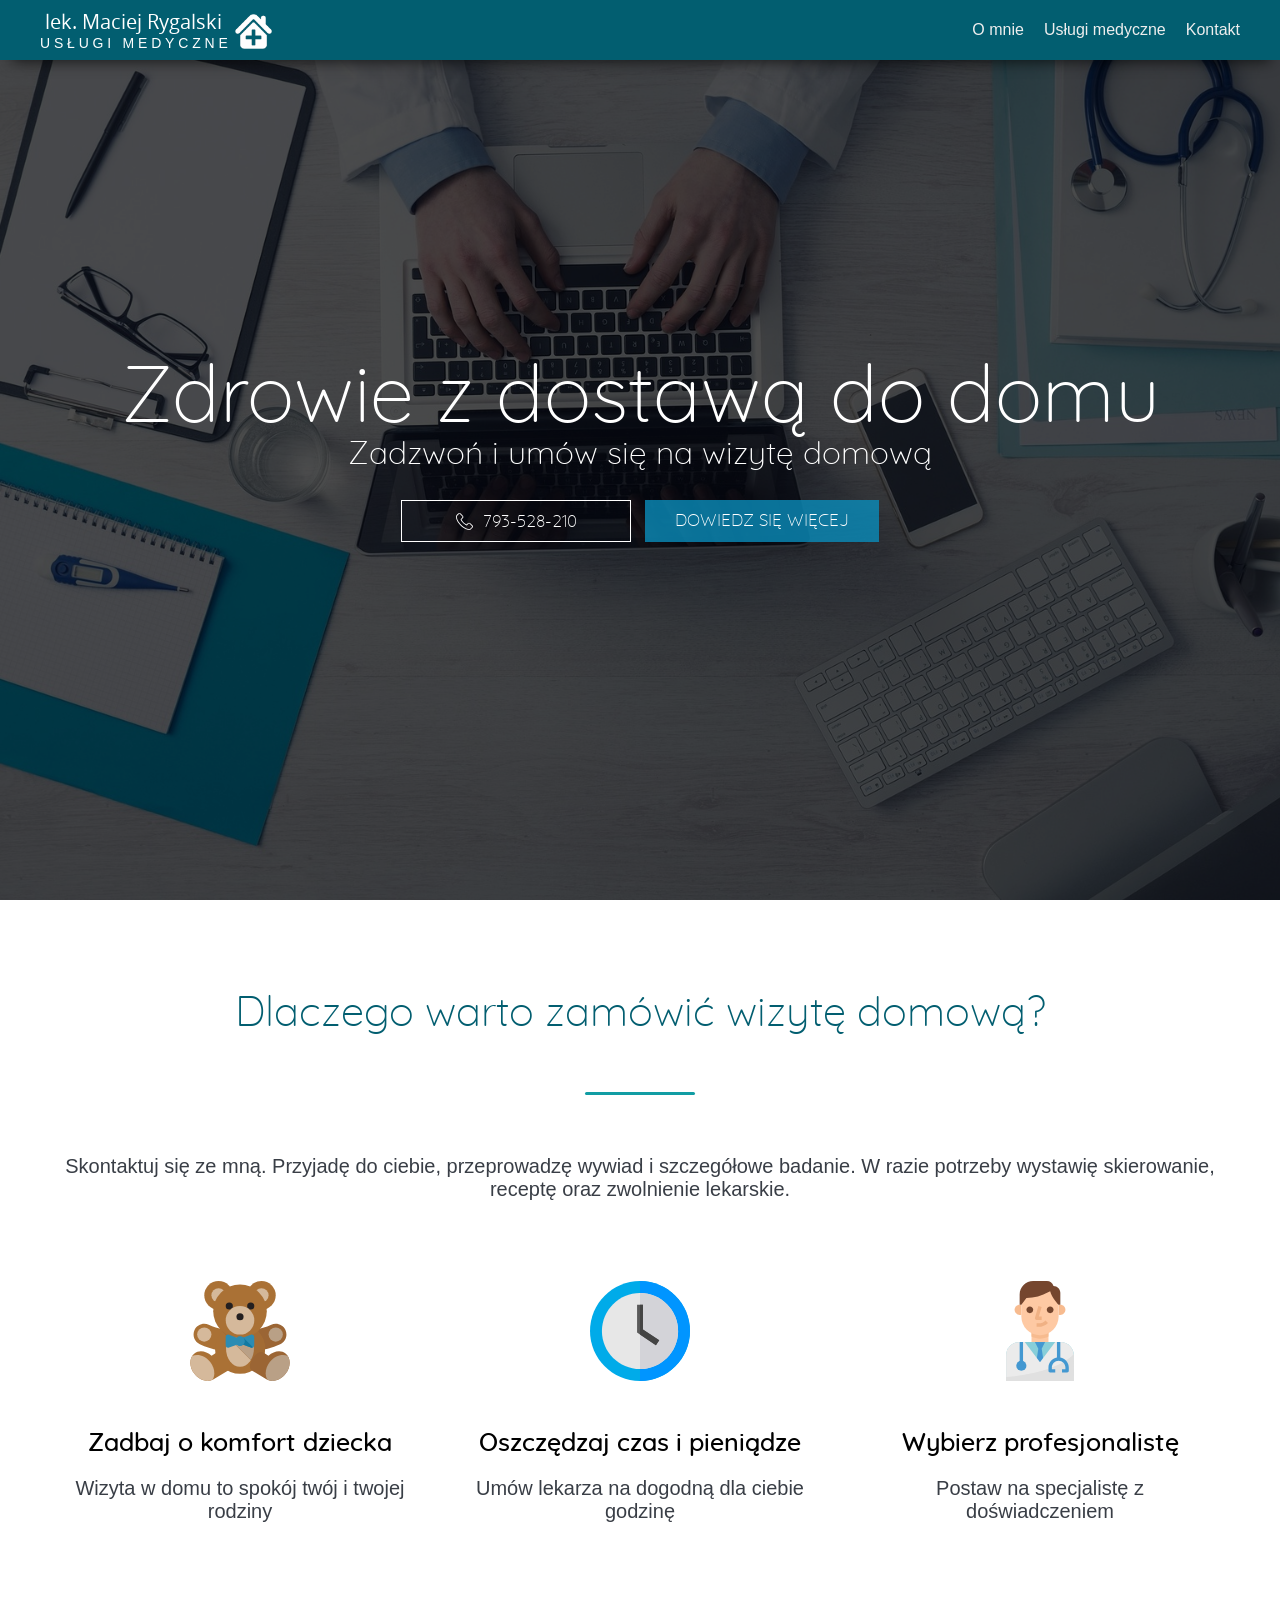
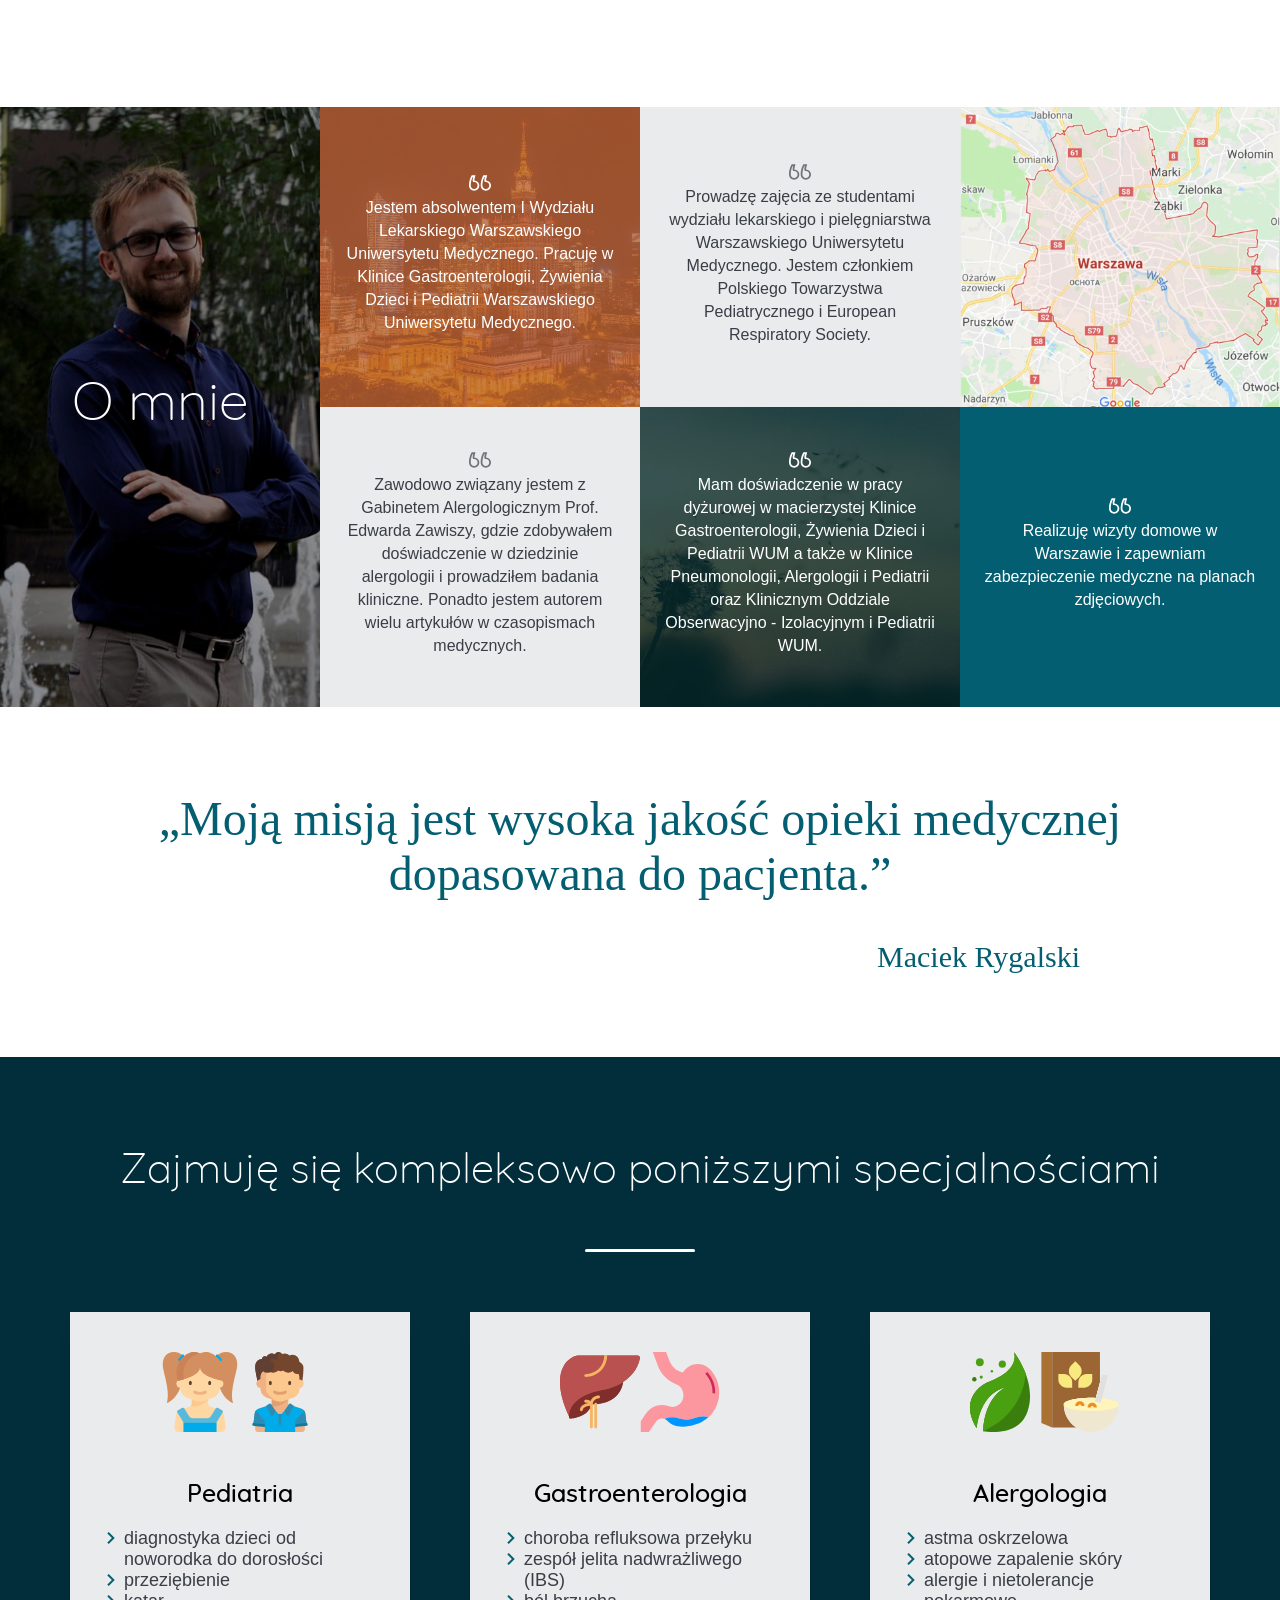
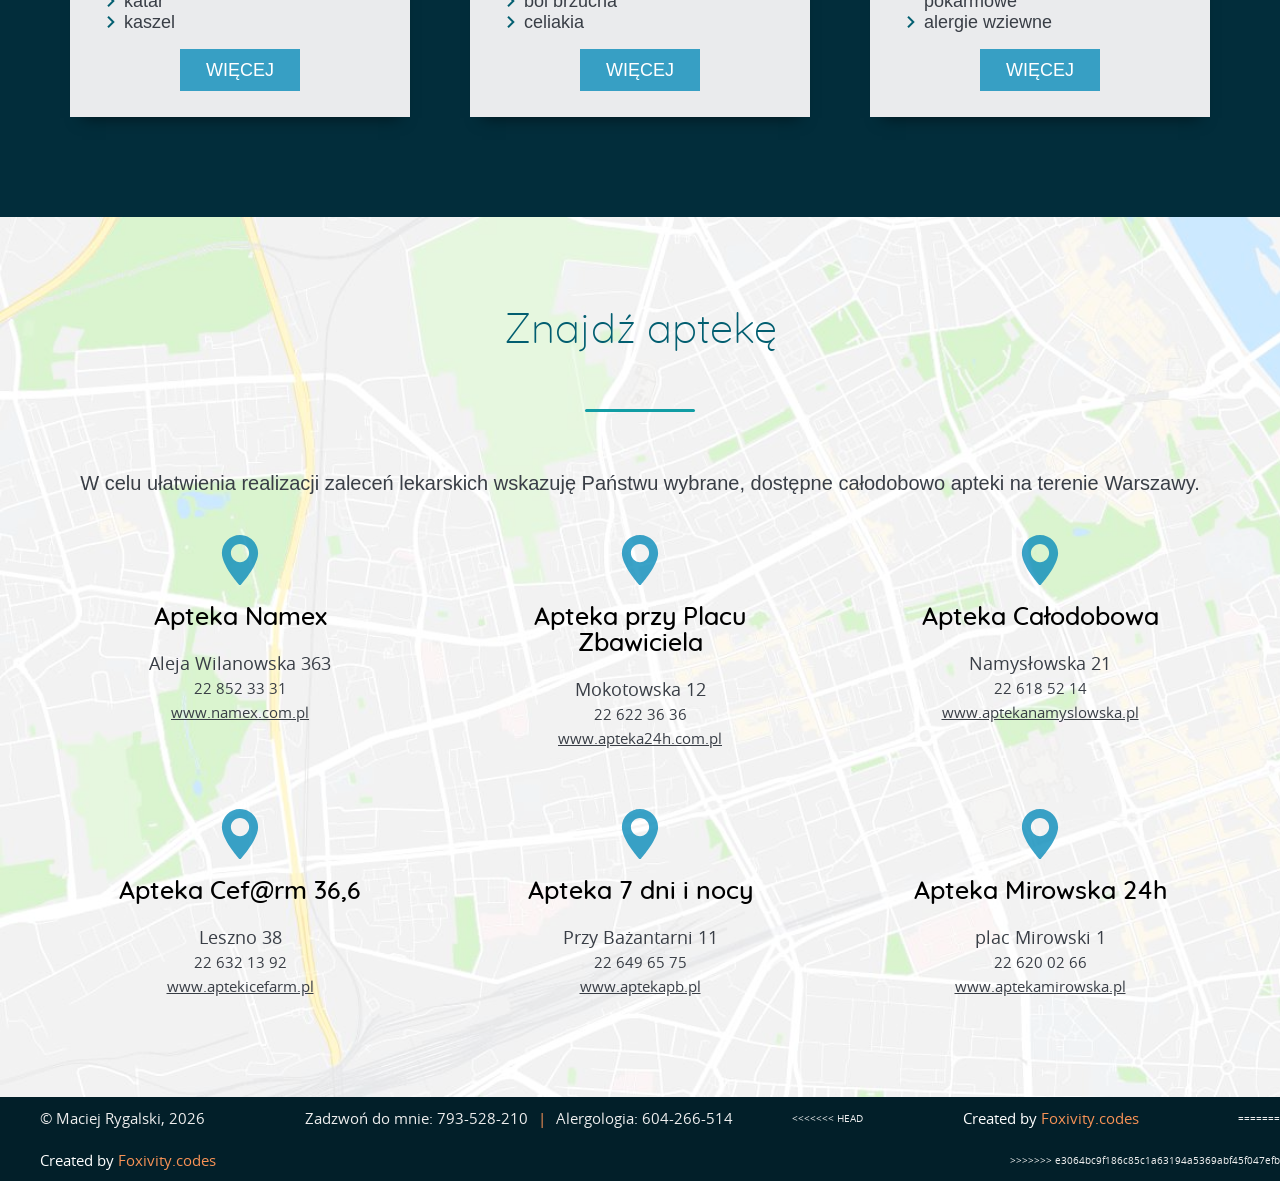
==== commit 8d0f3c75: "Changed meta name description content" ====
--- a/index.html
+++ b/index.html
@@ -4,7 +4,7 @@
   <meta charset="UTF-8">
   <meta name="viewport" content="width=device-width, initial-scale=1.0">
   <meta http-equiv="X-UA-Compatible" content="ie=edge">
-  <meta name="description" content="Maciej Rygalski to sprawdzony lekarz pediatra. Odbywa wizyty domowe w Warszawie. Zadzwoń i umów wizytę 793 528 210." />
+  <meta name="description" content="Lekarskie wizyty domowe na terenie Warszawy i okolic. Maciej Rygalski to doświadczony lekarz pediatra. Zadzwoń i umów wizytę domową 793 528 210." />
   <script src="jquery-3.3.1.min.js"></script>
   <!--<script src="https://code.jquery.com/jquery-3.3.1.min.js" integrity="sha256-FgpCb/KJQlLNfOu91ta32o/NMZxltwRo8QtmkMRdAu8=" crossorigin="anonymous"></script><script>window.jQuery || document.write('<script src="jquery-3.3.1.min.js"><\/script>')</script>-->
   <script src="jquery-migrate-3.0.0.min.js"></script>
@@ -17,6 +17,15 @@
   <link rel="icon" type="image/png" href="images\ms-icon-70x70.png">
   <link rel="stylesheet" href="animate.css">
   <link rel="stylesheet" type="text/css" href="main.css">
+  <!-- Global site tag (gtag.js) - Google Analytics -->
+  <script async src="https://www.googletagmanager.com/gtag/js?id=UA-122931881-1"></script>
+  <script>
+   window.dataLayer = window.dataLayer || [];
+   function gtag(){dataLayer.push(arguments);}
+   gtag('js', new Date());
+
+   gtag('config', 'UA-122931881-1');
+  </script>
 </head>
 <body>
   <nav class="topnav" id="myTopnav">
@@ -849,7 +858,11 @@
         <span class="vertical-line">|</span>
       <p>Alergologia: <a href="tel:+48604266514" class="footer-number">604-266-514</a></p>
     </div>
+<<<<<<< HEAD
+    <p class="foxivity">Created by <a href="mailto:office@foxivity.codes" class="office-foxivity-email"><span>Foxivity.codes</span></a></p>
+=======
     <p class="foxivity">Created by <span>Foxivity.codes</span></p>
+>>>>>>> e3064bc9f186c85c1a63194a5369abf45f047efb
   </footer>
 </body>
 </html>
--- a/main.css
+++ b/main.css
@@ -1,2 +1,6 @@
+<<<<<<< HEAD
+@font-face{font-family:'Open Sans';src:url("fonts/opensans-light-webfont.eot");src:url("fonts/opensans-light-webfont.eot?#iefix") format("embedded-opentype"),url("fonts/opensans-light-webfont.woff2") format("woff2"),url("fonts/opensans-light-webfont.woff") format("woff"),url("fonts/opensans-light-webfont.ttf") format("truetype"),url("fonts/opensans-light-webfont.svg#open_sanslight") format("svg");font-weight:300;font-style:normal}@font-face{font-family:'Open Sans';src:url("fonts/opensans-regular-webfont.eot");src:url("fonts/opensans-regular-webfont.eot?#iefix") format("embedded-opentype"),url("fonts/opensans-regular-webfont.woff2") format("woff2"),url("fonts/opensans-regular-webfont.woff") format("woff"),url("fonts/opensans-regular-webfont.ttf") format("truetype"),url("fonts/opensans-regular-webfont.svg#open_sansregular") format("svg");font-weight:400;font-style:normal}@font-face{font-family:'Open Sans';src:url("fonts/opensans-semibold-webfont.eot");src:url("fonts/opensans-semibold-webfont.eot?#iefix") format("embedded-opentype"),url("fonts/opensans-semibold-webfont.woff2") format("woff2"),url("fonts/opensans-semibold-webfont.woff") format("woff"),url("fonts/opensans-semibold-webfont.ttf") format("truetype"),url("fonts/opensans-semibold-webfont.svg#open_sanssemibold") format("svg");font-weight:600;font-style:normal}@font-face{font-family:'Caveat';src:url("fonts/Caveat-regular.eot");src:url("fonts/Caveat-regular.eot?#iefix") format("embedded-opentype"),url("fonts/Caveat-regular.woff") format("woff"),url("fonts/Caveat-regular.woff2") format("woff2"),url("fonts/Caveat-regular.ttf") format("truetype"),url("fonts/Caveat-regular.svg") format("svg");font-weight:400;font-style:normal}@font-face{font-family:'Quicksand';src:url("fonts/quicksand-light-webfont.eot");src:url("fonts/quicksand-light-webfont.eot?#iefix") format("embedded-opentype"),url("fonts/quicksand-light-webfont.woff2") format("woff2"),url("fonts/quicksand-light-webfont.woff") format("woff"),url("fonts/quicksand-light-webfont.ttf") format("truetype"),url("fonts/quicksand-light-webfont.svg") format("svg");font-weight:300;font-style:normal}@font-face{font-family:'Quicksand';src:url("fonts/quicksand-medium-webfont.eot");src:url("fonts/quicksand-medium-webfont.eot?#iefix") format("embedded-opentype"),url("fonts/quicksand-medium-webfont.woff2") format("woff2"),url("fonts/quicksand-medium-webfont.woff") format("woff"),url("fonts/quicksand-medium-webfont.ttf") format("truetype"),url("fonts/quicksand-medium-webfont.svg") format("svg");font-weight:400;font-style:normal}html{font-size:62.5%}*{margin:0;box-sizing:border-box}body{margin:0;background-color:#fff;width:100%;font-family:'Open Sans', sans-serif;overflow-x:hidden}section{width:100%;min-height:10rem}.column-element{display:-ms-flexbox;display:-webkit-flex;display:flex;flex-direction:column;align-items:center}.column-element.center{justify-content:center}.row-element{display:flex;flex-direction:row;flex-wrap:wrap;max-width:120rem;justify-content:center}.section-header{font-family:'Quicksand', sans-serif;line-height:4.6rem;font-size:4.2rem;font-weight:300;color:#025E70;margin:9rem 2rem 5.6rem 2rem;text-align:center;max-width:120rem}.section-header.white{color:#fff}.header-underline{width:11rem;height:3px;background-color:#119DA4;margin-bottom:6rem;border-radius:.2rem}.header-underline.white{background-color:#fff}.section-description{font-size:2rem;color:#393E46;max-width:120rem;margin:0 2rem 4rem 2rem;font-weight:300}.bg-blue{background-color:#119DA4}.bg-grey{background-color:#EAEBED}.bg-white{background-color:#ffffff}.bg-orange-photo{background-image:url("./images/warsaw_bg.jpg");background-size:cover;background-position:center;position:relative}.bg-blue-photo{background-image:url("./images/puff_ball.jpg");background-size:cover;background-position:center;position:relative}.bg-orange-photo:before{content:'';position:absolute;width:100%;height:100%;background-color:rgba(187,96,44,0.8);left:0;top:0}.bg-blue-photo:before{content:'';position:absolute;width:100%;height:100%;background-color:rgba(6,43,45,0.8);left:0;top:0}.bg-orange{background-color:#F79256}.bg-blue-dark{background-color:#025E70}p.about-sentence{padding:0 5rem}.white-sentence{color:#fff}.container{background-size:contain;margin:0;background-color:#fff;min-height:600px;width:100%;color:#EEEEEE}.topnav{background-color:#025e70;text-align:right;padding:0 30px;position:fixed;width:100%;height:60px;font-size:1.6rem;font-weight:300;z-index:120;box-shadow:1px 12px 15px -11px rgba(0,0,0,0.7);box-sizing:border-box}.topnav-content{display:flex;flex-direction:row;justify-content:space-between;width:100%;height:100%;position:relative}.main_ul li{margin:0 1rem}.topnav .main_ul{margin:0;padding:0;display:flex}.topnav ul{display:flex;flex-direction:row}.topnav ul li{display:flex;position:relative;text-align:center;text-decoration:none;cursor:pointer;color:#EEEEEE;transition:0.3s;line-height:6rem}.button-title{margin:auto}.underline{position:absolute;bottom:0;left:0;width:0;height:0.5rem;transition:0.3s;background-color:#AACBD4}.topnav ul li:hover .button-title{color:#f79256}li:hover .underline{width:100%;background-color:#f79256}.topnav h1{float:left}#main-burger-icon{position:absolute;right:0;top:0}#nav-icon3{width:4rem;height:4rem;position:relative;margin:1rem 1rem;-webkit-transform:rotate(0deg);-moz-transform:rotate(0deg);-o-transform:rotate(0deg);transform:rotate(0deg);-webkit-transition:.5s ease-in-out;-moz-transition:.5s ease-in-out;-o-transition:.5s ease-in-out;transition:.5s ease-in-out;cursor:pointer}#nav-icon3 span{display:block;position:absolute;height:3px;width:100%;background:#ffffff;border-radius:9px;opacity:1;left:0;-webkit-transform:rotate(0deg);-moz-transform:rotate(0deg);-o-transform:rotate(0deg);transform:rotate(0deg);-webkit-transition:.25s ease-in-out;-moz-transition:.25s ease-in-out;-o-transition:.25s ease-in-out;transition:.25s ease-in-out}#nav-icon3 span:nth-child(1){top:4px}#nav-icon3 span:nth-child(2),#nav-icon3 span:nth-child(3){top:20px}#nav-icon3 span:nth-child(4){top:35px}#nav-icon3.open span:nth-child(1){top:18px;width:0%;left:50%}#nav-icon3.open span:nth-child(2){-webkit-transform:rotate(45deg);-moz-transform:rotate(45deg);-o-transform:rotate(45deg);transform:rotate(45deg)}#nav-icon3.open span:nth-child(3){-webkit-transform:rotate(-45deg);-moz-transform:rotate(-45deg);-o-transform:rotate(-45deg);transform:rotate(-45deg)}#nav-icon3.open span:nth-child(4){top:18px;width:0%;left:50%}#main-burger-icon{display:none}.mobile-menu-buttons{height:0;width:100%;z-index:1000;position:absolute;top:6rem;overflow:hidden;transition:0.5s}.mobile-menu-buttons ul{padding-left:0;display:block;width:100%;color:#fff;background-color:#119DA4}.mobile-menu-buttons ul li{display:block;width:100%;text-align:center;font-size:2rem;cursor:pointer;padding:1rem;border-bottom:.1rem solid #178c91;height:5rem;line-height:3rem}.topnav ul li p.menu-button-mobile-txt{position:relative}.logo{float:left;line-height:40px;height:100%;cursor:pointer;margin-left:0.5rem;text-decoration:none;color:#fff;display:flex;flex-direction:column;align-items:center;justify-content:center;flex-wrap:wrap}.logo h1{font-family:'Open Sans', sans-serif;font-weight:400;margin:0;display:block;text-align:left;font-size:2rem;line-height:2.5rem}.logo p{display:block;margin:0;text-transform:uppercase;letter-spacing:0.38rem;text-align:left;line-height:1.8rem;font-size:1.4rem;padding-left:0.5rem}.logo img{height:3.5rem;margin:3px 0 0 3px}.return-arrow{background-color:#0b8dbb;z-index:999999;position:fixed;bottom:1.5rem;right:-5.7rem;height:4.2rem;width:4.2rem;cursor:pointer;display:block;text-align:center;padding-top:0.8rem;transition:0.3s;opacity:0.8}.return-arrow.visible{right:1.5rem}@media screen and (min-width: 981px){.return-arrow.onfooter{bottom:10rem}}.return-arrow svg{width:2.4rem;height:2.4rem}.return-arrow:hover{opacity:1;background-color:#f79256}.atf-container{background-image:url(./images/computer-1149148_1920.jpg);background-size:cover;background-attachment:fixed;background-position:center;min-height:600px;width:100%;position:relative;display:flex;align-items:center}.atf-container:before{content:"";position:absolute;width:100%;height:100%;background-color:rgba(0,0,0,0.7);top:0}.main-title{margin:auto;font-family:'Quicksand', sans-serif;display:flex;flex-direction:column;align-items:center;position:relative;opacity:1;transform:translate3d(0px, 0px, 0px) rotateX(0deg) rotateY(0deg) rotateZ(0deg) scale3d(1, 1, 1)}a.call-me-cont{width:20rem;height:20rem;background-color:rgba(2,94,112,0.7);position:relative;z-index:10;border-radius:50%;display:flex;flex-direction:column;align-items:center;justify-content:center;text-decoration:none;outline:none}.phone-icon{width:1.7rem;height:1.7rem;fill:#ffffff;margin-right:1rem}.main-title .phone-num{color:#fff;font-size:3.2rem;margin-bottom:1rem}.main-title p{font-size:2rem}.title-buttons{display:flex;flex-direction:row;margin-top:3rem}.title-button.atf,.title-number.atf{margin:0 .7rem}.title-button.atf{padding:0 3rem}.title-button{background-color:rgba(11,141,187,0.8);display:flex;height:4.2rem;position:relative;z-index:8;cursor:pointer;transition:0.3s}a.title-number{display:flex;height:4.2rem;position:relative;z-index:8;cursor:pointer;transition:0.3s;box-sizing:border-box;border:1px solid #fff;width:23rem;text-decoration:none;outline:none}.title-button.srv{margin:3rem auto 1.6rem auto;position:absolute;bottom:1rem;width:12rem;right:0;left:0}.title-button:hover{background-color:#f79256}.title-button>p{margin:auto;color:#fff;font-weight:300;font-size:1.7rem;text-transform:uppercase;line-height:1.8rem;height:1.8rem}.atf-phone>p{color:#fff;font-weight:300;font-size:1.7rem;text-transform:uppercase}.atf-phone{display:flex;flex-direction:row;align-items:center;justify-content:center;margin:auto}.main-title>p{color:#fff;position:relative;z-index:8;text-align:center}.main-title>.upper{font-weight:300;font-size:9rem}.main-title>h2.lower{font-size:3.2rem;font-weight:300;color:#fff;text-align:center}.image{background-image:url(./images/nonsap-visuals-511403-unsplash.jpg);background-size:cover;border-radius:50%;width:260px;height:260px;margin:40px auto}main{position:relative;z-index:100}.color-coconut{fill:#9B6534}.color-copper{fill:#AA7135}.color-pale-taupe{fill:#B9A086}.color-dark-vanilla{fill:#D5B99B}.color-metallic-sunburst{fill:#A26B34}.color-raisin-black{fill:#231F20}.color-cg-red{fill:#2C8CB3}.color-firebrick{fill:#1179A2}.color-vivid-cerulean{fill:#00ABE9}.color-vivid-cerulean-2{fill:#57B9DD}.color-azure{fill:#0095FF}.color-platinum{fill:#E7E7E7}.color-light-gray{fill:#D3D3D8}.color-davys-grey{fill:#5A5A5A}.color-arsenic{fill:#444444}.color-skinny{fill:#F7BB8F}.color-paper-blue{fill:#87CED9}.color-sky-blue{fill:#4398d1}.color-sky-blue-2{fill:#2C8CB3}.color-smoky-blue{fill:#1179A2}.color-skinny-light{fill:#FEC9A3}.color-cream-white{fill:#EBEBEB}.color-choco{fill:#75462E}.color-skinny-dark{fill:#F0B184}.color-cream-white-2{fill:#E0E0E0}.color-skinny-yellow{fill:#FFD7A3}.color-skinny-yellow-2{fill:#FDC88E}.color-coffe-light{fill:#D48F60}.color-coffe-light-2{fill:#E2A071}.color-green-light{fill:#49A010}.color-green{fill:#3A7F0D}.color-yellow{fill:#F9EA80}.color-yellow-dark{fill:#FFC107}.color-orange-light{fill:#ED8F20}.color-yellow-sunny{fill:#F7B563}.color-pink-dark{fill:#CC2A59}.color-pink-paper{fill:#FC969F}.color-yellow-light1{fill:#EFE7D0}.color-yellow-light2{fill:#FFF5BB}.color-brown{fill:#623F33}.color-meat-red{fill:#7F2E2B}.color-meat-light{fill:#B95150}.color-caramel-light{fill:#CA8357}.about{flex-grow:7;color:#393E46}.about p{padding:0.2rem 2.4rem 0.8rem 2.4rem;font-weight:300}.content h2,h3,p{text-align:center}.services{min-height:600px;color:#393E46;margin:0 auto;background-color:#022d3b}.read-more-wrap{list-style:none;padding:0 4.4rem;list-style-image:url("images/chevron-med2.png")}.services-svg-icon{width:8rem;height:8rem;margin:3rem 0}.profits-svg-icon{width:10rem;height:10rem;margin-bottom:3rem}.content-services{background-color:#EAEBED;padding:1rem;box-shadow:1px 12px 15px -11px rgba(0,0,0,0.51)}.services-img{width:8rem;height:8rem;margin:3rem 0}#sentence-section{height:35rem}.name-doctor{font-family:'Caveat', cursive;font-size:3rem;margin-top:1.9rem;width:95%;padding-top:2rem}.name-doctor p{float:right;margin-right:1rem;color:#025E70}.sentence{max-width:100rem;text-align:center;margin:0 5rem}.quotation{color:#025E70;font-size:4.8rem;text-align:center;width:100%;font-family:'Caveat', cursive}.section ul,.section p{font-size:1.8rem;font-weight:300;max-width:100%}footer{left:0;bottom:0;background-color:#021f29;color:#EEEEEE;width:100%;display:flex;flex-direction:row;flex-wrap:wrap;justify-content:space-between;align-items:center;height:8.4rem}.office-foxivity-email{text-decoration: none}footer p{margin:0 4rem;font-size:1.5rem;align-items:center}.footer-number{text-decoration:none;color:#EEEEEE}.contact>p{margin:0}.contact{display:flex;flex-direction:row;justify-content:center;flex-wrap:wrap;font-size:1.5rem;align-items:center}.vertical-line{color:#f79256;margin:0 1rem;align-items:center}.foxivity{color:#fff}.foxivity span{color:#f79256}.section-items-box{max-width:130rem;margin:4rem 2rem}.section-items-box.nomargin{margin-top:0}.section-items-column-box{max-width:120rem}.section-item{width:34rem;margin:0 3rem 6rem 3rem;min-height:10rem;position:relative;padding-bottom:8.4rem}.profits-img{width:10rem;height:10rem;margin-bottom:3rem}.section-item-title{font-family:'Quicksand', sans-serif;font-weight:400;font-size:2.5rem;color:#000;line-height:2.6rem;margin:2rem 0}.section-item-desc{font-size:2rem;font-weight:300;color:#393E46;max-width:100%}.photo-tiles-box{display:flex;flex-direction:row;width:100%}.inner-tiles-box{width:50%;height:80rem;display:flex;flex-direction:row}.tiles-column{width:50%;height:100%}.doctor-photo{background-image:url("images/maciek3.jpg");background-size:cover;position:relative}.black-shadow:before{content:'';position:absolute;width:100%;height:100%;background-color:rgba(0,0,0,0.4);left:0}.about p.about-sentence{position:relative;z-index:50;line-height:2.3rem}.single-tile{height:50%;width:100%;display:flex;flex-direction:column;align-items:center;justify-content:center;position:relative}.quoticon{width:2.2rem;height:2.2rem;position:relative;z-index:100}.quoticon>.grey{fill:#0586d2}.pharmacy-box{display:flex;flex-direction:column;justify-content:flex-start;align-items:center;padding-bottom:0;color:#393E46}.pharmacy-background{background-image:url("./images/bg_map.JPG");background-size:cover;position:relative}.pharmacy-background:before{content:"";position:absolute;width:100%;height:100%;background-color:rgba(255,255,255,0.4)}.on-layer{position:relative;z-index:100}.pin-svg{fill:rgba(11,141,187,0.8);transition:0.3s}.pin-box{width:5rem;height:5rem;position:relative;transition:0.3s}.pin-box.pin-up{transform:translateY(-0.6rem)}.pin-box.pin-up svg .pin-svg{fill:#f79257}.pharmacy-title{text-align:center}.pharmacy-list{list-style:none;font-size:1.8rem;text-align:center;margin:0;padding:0}.pharmacy-tel,.pharmacy-website{font-size:1.5rem;list-style:none;color:#393E46;transition:.3s}.pharmacy-tel{text-decoration:none}.pharmacy-website:hover{color:#f79256}.tile-map{background-image:url("./images/mapa.jpg");background-size:cover;background-position:center;position:relative}.map{width:100%;height:100%;cursor:pointer}p.tiles-photo-title{font-family:'Quicksand', sans-serif;font-weight:300;margin:auto;color:#fff;font-size:5.4rem;position:relative;z-index:50}.additional-layer-container{position:fixed;top:0;left:0;display:none;width:100%;height:100vh;background-color:rgba(0,0,0,0.8);flex-direction:row;justify-content:center;z-index:200}.additional-layer-container.open{display:flex}.sl-layer-cover{width:100%;height:100%;display:flex;flex-direction:column;align-items:center;justify-content:center}.sl-layer-acordeon{width:72rem;height:60rem;background-color:#fff;color:#fff;font-size:2rem;font-weight:300;overflow:auto}.acordeon-header{width:100%;position:relative;height:6rem;background-color:#025E70;display:flex;flex-direction:row;align-items:center}.acordeon-categories{width:100%}.acordeon-header-title,.category-header-title{position:relative;left:2rem}.ac-right-icon{width:3rem;height:3rem;position:absolute;right:2rem;top:1.6rem;cursor:pointer}.acordeon-close-button svg{enable-background:new 0 0 224.512 224.512}.acordeon-close-button svg polygon{fill:#fff;transition:0.3s}.acordeon-close-button:hover svg polygon{fill:#F79256}.acordeon-category-container{display:flex;flex-direction:column;height:6rem;overflow:hidden;transition:0.6s;position:relative}.acordeon-category-header{height:6rem;width:100%;background-color:#119DA4;box-sizing:border-box;border-bottom:.1rem solid #1fb2b9;position:relative;display:flex;flex-direction:row;align-items:center;flex-shrink:0}.acordeon-open-arrow path{fill:#fff;transition:0.3s}.acordeon-open-arrow:hover path{fill:#F79256}.acordeon-open-arrow.rotate{transform:rotate(180deg)}ul.category-sublist{width:100%;margin:0;padding:0;display:flex;flex-direction:column;list-style:none;position:absolute;top:6rem;left:0}ul.category-sublist>li{height:6rem;box-sizing:border-box;border-bottom:.1rem solid #ededed;display:flex;flex-direction:row;align-items:center;padding-left:2rem;color:#262322}.quoticon.rwd-grey{display:none}.service-pointer svg{width:1.2rem;height:1.2rem;margin-top:.1rem}@media screen and (max-width: 1380px){.section-items-box{max-width:98%}}@media screen and (max-width: 1350px){.inner-tiles-box{height:60rem}p.about-sentence{font-size:1.6rem}}@media screen and (max-width: 1280px){.main-title>.upper{font-size:8rem}.section-header{max-width:98%}.section-description{max-width:94%}}@media screen and (max-width: 1140px){.main-title>.upper{font-size:7rem}.main-title>h2.lower{font-size:2.8rem;margin-top:1rem}}@media screen and (max-width: 1040px){.main-title>.upper{font-size:6rem}.sentence{max-width:94%}}@media screen and (max-width: 980px){.topnav{position:fixed;top:0;padding:0}.topnav .main_ul{display:none}.return-arrow:hover{background-color:#025E70}#main-burger-icon{display:block}.photo-tiles-box{flex-direction:column}.inner-tiles-box{width:100%;height:80rem}p.about-sentence{font-size:2rem}.quotation{font-size:4rem;line-height:4.2rem}#sentence-section{height:28rem}footer{flex-direction:column;justify-content:center;height:inherit}footer p{margin:3.2rem 0}.return{display:block}.pharmacy-background:before{background-color:rgba(255,255,255,0.85)}}@media screen and (max-width: 860px){.main-title>.upper{margin:0 5rem;font-size:50px}.main-title>h2.lower{margin:0 5rem;font-size:2.2rem}}@media screen and (max-width: 768px){.sl-layer-acordeon{width:100%;height:100vh}.inner-tiles-box{width:100%;height:60rem}.main-title>.upper{width:43rem;line-height:4.6rem;margin-bottom:.6rem}.quotation{font-size:3.6rem;line-height:3.8rem}.name-doctor{font-size:2.4rem}.topnav ul li:hover .button-title{color:#fff}.title-button:hover{background-color:rgba(2,94,112,0.8)}.acordeon-close-button:hover svg polygon{fill:#fff}.acordeon-open-arrow:hover path{fill:#fff}}@media screen and (max-width: 680px){p.about-sentence{font-size:1.6rem}.section-item{margin:0 0 6rem 0}}@media screen and (max-width: 650px){.content_body{width:80%;padding:10px}}@media screen and (max-width: 560px){.section-header{font-size:3.4rem;line-height:4rem;margin:4rem 2rem}.header-underline{margin-bottom:4.6rem}.section-description{font-size:1.6rem}.profits-svg-icon{width:8rem;height:8rem}.services-svg-icon{width:6rem;height:6rem;margin:2rem 0}.section-item.profits{margin:0;padding:0 3rem 5rem 3rem}.section-item-desc{font-size:1.6rem}.section-item-title{font-size:2.2rem;margin:1rem 0}p.tiles-photo-title{font-size:3.4rem}.profits-svg-icon{margin-bottom:1rem}.title-buttons{flex-direction:column}.title-number.atf,.title-button.atf{margin-bottom:1.6rem}.atf-container{background-position:right}.main-title>.upper{width:26rem;margin:2rem 0}.main-title>h2.lower{width:26rem}.quotation{font-size:3.2rem;line-height:3.4rem}.name-doctor{font-size:2.4rem}}@media screen and (max-width: 540px){.inner-tiles-box{flex-direction:column;height:80rem}.tiles-column{width:100%}.tiles-column{background-position:center -50px}.bg-orange.rwd{background-color:#fff}.white-sentence.rwd{color:#393E46}.bg-orange-rwd{background-image:url("./images/warsaw_bg.jpg");background-size:cover;background-position:center;position:relative}.bg-orange-rwd:before{content:'';position:absolute;width:100%;height:100%;background-color:rgba(187,96,44,0.8);top:0;left:0}.white-sentence-rwd{color:#fff}.bg-orange-photo:before{background-color:#ffffff}p.tiles-photo-title{padding-top:15rem}.quoticon.rwd-white{display:none}.quoticon.rwd-grey{display:block}footer{margin:0}}@media screen and (max-width: 460px){.vertical-line{display:none}.contact{flex-direction:column}.contact p{margin:.5rem 0}}@media screen and (max-width: 400px){.tiles-column{background-position:center -20px}.main-title>h2.lower{margin:0}.sl-layer-acordeon{font-size:1.8rem;line-height:2.2rem}}@media screen and (max-width: 390px){.quotation{font-size:2.8rem;line-height:3rem}.name-doctor{font-size:2.2rem;margin-top:0}#sentence-section{height:24rem}.sentence{margin:0 2rem}.section-items-box{margin:4rem auto}.inner-tiles-box{height:90rem}.doctor-photo{background-size:115%}}@media screen and (max-width: 350px){.section-item{width:94%}}@media screen and (max-width: 340px){.about p.about-sentence{font-size:1.5rem;line-height:2rem}}
+=======
 @font-face{font-family:'Open Sans';src:url("fonts/opensans-light-webfont.eot");src:url("fonts/opensans-light-webfont.eot?#iefix") format("embedded-opentype"),url("fonts/opensans-light-webfont.woff2") format("woff2"),url("fonts/opensans-light-webfont.woff") format("woff"),url("fonts/opensans-light-webfont.ttf") format("truetype"),url("fonts/opensans-light-webfont.svg#open_sanslight") format("svg");font-weight:300;font-style:normal}@font-face{font-family:'Open Sans';src:url("fonts/opensans-regular-webfont.eot");src:url("fonts/opensans-regular-webfont.eot?#iefix") format("embedded-opentype"),url("fonts/opensans-regular-webfont.woff2") format("woff2"),url("fonts/opensans-regular-webfont.woff") format("woff"),url("fonts/opensans-regular-webfont.ttf") format("truetype"),url("fonts/opensans-regular-webfont.svg#open_sansregular") format("svg");font-weight:400;font-style:normal}@font-face{font-family:'Open Sans';src:url("fonts/opensans-semibold-webfont.eot");src:url("fonts/opensans-semibold-webfont.eot?#iefix") format("embedded-opentype"),url("fonts/opensans-semibold-webfont.woff2") format("woff2"),url("fonts/opensans-semibold-webfont.woff") format("woff"),url("fonts/opensans-semibold-webfont.ttf") format("truetype"),url("fonts/opensans-semibold-webfont.svg#open_sanssemibold") format("svg");font-weight:600;font-style:normal}@font-face{font-family:'Caveat';src:url("fonts/Caveat-regular.eot");src:url("fonts/Caveat-regular.eot?#iefix") format("embedded-opentype"),url("fonts/Caveat-regular.woff") format("woff"),url("fonts/Caveat-regular.woff2") format("woff2"),url("fonts/Caveat-regular.ttf") format("truetype"),url("fonts/Caveat-regular.svg") format("svg");font-weight:400;font-style:normal}@font-face{font-family:'Quicksand';src:url("fonts/quicksand-light-webfont.eot");src:url("fonts/quicksand-light-webfont.eot?#iefix") format("embedded-opentype"),url("fonts/quicksand-light-webfont.woff2") format("woff2"),url("fonts/quicksand-light-webfont.woff") format("woff"),url("fonts/quicksand-light-webfont.ttf") format("truetype"),url("fonts/quicksand-light-webfont.svg") format("svg");font-weight:300;font-style:normal}@font-face{font-family:'Quicksand';src:url("fonts/quicksand-medium-webfont.eot");src:url("fonts/quicksand-medium-webfont.eot?#iefix") format("embedded-opentype"),url("fonts/quicksand-medium-webfont.woff2") format("woff2"),url("fonts/quicksand-medium-webfont.woff") format("woff"),url("fonts/quicksand-medium-webfont.ttf") format("truetype"),url("fonts/quicksand-medium-webfont.svg") format("svg");font-weight:400;font-style:normal}html{font-size:62.5%}*{margin:0;box-sizing:border-box}body{margin:0;background-color:#fff;width:100%;font-family:'Open Sans', sans-serif;overflow-x:hidden}section{width:100%;min-height:10rem}.column-element{display:-ms-flexbox;display:-webkit-flex;display:flex;flex-direction:column;align-items:center}.column-element.center{justify-content:center}.row-element{display:flex;flex-direction:row;flex-wrap:wrap;max-width:120rem;justify-content:center}.section-header{font-family:'Quicksand', sans-serif;line-height:4.6rem;font-size:4.2rem;font-weight:300;color:#025E70;margin:9rem 2rem 5.6rem 2rem;text-align:center;max-width:120rem}.section-header.white{color:#fff}.header-underline{width:11rem;height:3px;background-color:#119DA4;margin-bottom:6rem;border-radius:.2rem}.header-underline.white{background-color:#fff}.section-description{font-size:2rem;color:#393E46;max-width:120rem;margin:0 2rem 4rem 2rem;font-weight:300}.bg-blue{background-color:#119DA4}.bg-grey{background-color:#EAEBED}.bg-white{background-color:#ffffff}.bg-orange-photo{background-image:url("./images/warsaw_bg.jpg");background-size:cover;background-position:center;position:relative}.bg-blue-photo{background-image:url("./images/puff_ball.jpg");background-size:cover;background-position:center;position:relative}.bg-orange-photo:before{content:'';position:absolute;width:100%;height:100%;background-color:rgba(187,96,44,0.8);left:0;top:0}.bg-blue-photo:before{content:'';position:absolute;width:100%;height:100%;background-color:rgba(6,43,45,0.8);left:0;top:0}.bg-orange{background-color:#F79256}.bg-blue-dark{background-color:#025E70}p.about-sentence{padding:0 5rem}.white-sentence{color:#fff}.container{background-size:contain;margin:0;background-color:#fff;min-height:600px;width:100%;color:#EEEEEE}.topnav{background-color:#025e70;text-align:right;padding:0 30px;position:fixed;width:100%;height:60px;font-size:1.6rem;font-weight:300;z-index:120;box-shadow:1px 12px 15px -11px rgba(0,0,0,0.7);box-sizing:border-box}.topnav-content{display:flex;flex-direction:row;justify-content:space-between;width:100%;height:100%;position:relative}.main_ul li{margin:0 1rem}.topnav .main_ul{margin:0;padding:0;display:flex}.topnav ul{display:flex;flex-direction:row}.topnav ul li{display:flex;position:relative;text-align:center;text-decoration:none;cursor:pointer;color:#EEEEEE;transition:0.3s;line-height:6rem}.button-title{margin:auto}.underline{position:absolute;bottom:0;left:0;width:0;height:0.5rem;transition:0.3s;background-color:#AACBD4}.topnav ul li:hover .button-title{color:#f79256}li:hover .underline{width:100%;background-color:#f79256}.topnav h1{float:left}#main-burger-icon{position:absolute;right:0;top:0}#nav-icon3{width:4rem;height:4rem;position:relative;margin:1rem 1rem;-webkit-transform:rotate(0deg);-moz-transform:rotate(0deg);-o-transform:rotate(0deg);transform:rotate(0deg);-webkit-transition:.5s ease-in-out;-moz-transition:.5s ease-in-out;-o-transition:.5s ease-in-out;transition:.5s ease-in-out;cursor:pointer}#nav-icon3 span{display:block;position:absolute;height:3px;width:100%;background:#ffffff;border-radius:9px;opacity:1;left:0;-webkit-transform:rotate(0deg);-moz-transform:rotate(0deg);-o-transform:rotate(0deg);transform:rotate(0deg);-webkit-transition:.25s ease-in-out;-moz-transition:.25s ease-in-out;-o-transition:.25s ease-in-out;transition:.25s ease-in-out}#nav-icon3 span:nth-child(1){top:4px}#nav-icon3 span:nth-child(2),#nav-icon3 span:nth-child(3){top:20px}#nav-icon3 span:nth-child(4){top:35px}#nav-icon3.open span:nth-child(1){top:18px;width:0%;left:50%}#nav-icon3.open span:nth-child(2){-webkit-transform:rotate(45deg);-moz-transform:rotate(45deg);-o-transform:rotate(45deg);transform:rotate(45deg)}#nav-icon3.open span:nth-child(3){-webkit-transform:rotate(-45deg);-moz-transform:rotate(-45deg);-o-transform:rotate(-45deg);transform:rotate(-45deg)}#nav-icon3.open span:nth-child(4){top:18px;width:0%;left:50%}#main-burger-icon{display:none}.mobile-menu-buttons{height:0;width:100%;z-index:1000;position:absolute;top:6rem;overflow:hidden;transition:0.5s}.mobile-menu-buttons ul{padding-left:0;display:block;width:100%;color:#fff;background-color:#119DA4}.mobile-menu-buttons ul li{display:block;width:100%;text-align:center;font-size:2rem;cursor:pointer;padding:1rem;border-bottom:.1rem solid #178c91;height:5rem;line-height:3rem}.topnav ul li p.menu-button-mobile-txt{position:relative}.logo{float:left;line-height:40px;height:100%;cursor:pointer;margin-left:0.5rem;text-decoration:none;color:#fff;display:flex;flex-direction:column;align-items:center;justify-content:center;flex-wrap:wrap}.logo h1{font-family:'Open Sans', sans-serif;font-weight:400;margin:0;display:block;text-align:left;font-size:2rem;line-height:2.5rem}.logo p{display:block;margin:0;text-transform:uppercase;letter-spacing:0.38rem;text-align:left;line-height:1.8rem;font-size:1.4rem;padding-left:0.5rem}.logo img{height:3.5rem;margin:3px 0 0 3px}.return-arrow{background-color:#0b8dbb;z-index:999999;position:fixed;bottom:1.5rem;right:-5.7rem;height:4.2rem;width:4.2rem;cursor:pointer;display:block;text-align:center;padding-top:0.8rem;transition:0.3s;opacity:0.8}.return-arrow.visible{right:1.5rem}@media screen and (min-width: 981px){.return-arrow.onfooter{bottom:10rem}}.return-arrow svg{width:2.4rem;height:2.4rem}.return-arrow:hover{opacity:1;background-color:#f79256}.atf-container{background-image:url(./images/computer-1149148_1920.jpg);background-size:cover;background-attachment:fixed;background-position:center;min-height:600px;width:100%;position:relative;display:flex;align-items:center}.atf-container:before{content:"";position:absolute;width:100%;height:100%;background-color:rgba(0,0,0,0.7);top:0}.main-title{margin:auto;font-family:'Quicksand', sans-serif;display:flex;flex-direction:column;align-items:center;position:relative;opacity:1;transform:translate3d(0px, 0px, 0px) rotateX(0deg) rotateY(0deg) rotateZ(0deg) scale3d(1, 1, 1)}a.call-me-cont{width:20rem;height:20rem;background-color:rgba(2,94,112,0.7);position:relative;z-index:10;border-radius:50%;display:flex;flex-direction:column;align-items:center;justify-content:center;text-decoration:none;outline:none}.phone-icon{width:1.7rem;height:1.7rem;fill:#ffffff;margin-right:1rem}.main-title .phone-num{color:#fff;font-size:3.2rem;margin-bottom:1rem}.main-title p{font-size:2rem}.title-buttons{display:flex;flex-direction:row;margin-top:3rem}.title-button.atf,.title-number.atf{margin:0 .7rem}.title-button.atf{padding:0 3rem}.title-button{background-color:rgba(11,141,187,0.8);display:flex;height:4.2rem;position:relative;z-index:8;cursor:pointer;transition:0.3s}a.title-number{display:flex;height:4.2rem;position:relative;z-index:8;cursor:pointer;transition:0.3s;box-sizing:border-box;border:1px solid #fff;width:23rem;text-decoration:none;outline:none}.title-button.srv{margin:3rem auto 1.6rem auto;position:absolute;bottom:1rem;width:12rem;right:0;left:0}.title-button:hover{background-color:#f79256}.title-button>p{margin:auto;color:#fff;font-weight:300;font-size:1.7rem;text-transform:uppercase;line-height:1.8rem;height:1.8rem}.atf-phone>p{color:#fff;font-weight:300;font-size:1.7rem;text-transform:uppercase}.atf-phone{display:flex;flex-direction:row;align-items:center;justify-content:center;margin:auto}.main-title>p{color:#fff;position:relative;z-index:8;text-align:center}.main-title>.upper{font-weight:300;font-size:9rem}.main-title>h2.lower{font-size:3.2rem;font-weight:300;color:#fff;text-align:center}.image{background-image:url(./images/nonsap-visuals-511403-unsplash.jpg);background-size:cover;border-radius:50%;width:260px;height:260px;margin:40px auto}main{position:relative;z-index:100}.color-coconut{fill:#9B6534}.color-copper{fill:#AA7135}.color-pale-taupe{fill:#B9A086}.color-dark-vanilla{fill:#D5B99B}.color-metallic-sunburst{fill:#A26B34}.color-raisin-black{fill:#231F20}.color-cg-red{fill:#2C8CB3}.color-firebrick{fill:#1179A2}.color-vivid-cerulean{fill:#00ABE9}.color-vivid-cerulean-2{fill:#57B9DD}.color-azure{fill:#0095FF}.color-platinum{fill:#E7E7E7}.color-light-gray{fill:#D3D3D8}.color-davys-grey{fill:#5A5A5A}.color-arsenic{fill:#444444}.color-skinny{fill:#F7BB8F}.color-paper-blue{fill:#87CED9}.color-sky-blue{fill:#4398d1}.color-sky-blue-2{fill:#2C8CB3}.color-smoky-blue{fill:#1179A2}.color-skinny-light{fill:#FEC9A3}.color-cream-white{fill:#EBEBEB}.color-choco{fill:#75462E}.color-skinny-dark{fill:#F0B184}.color-cream-white-2{fill:#E0E0E0}.color-skinny-yellow{fill:#FFD7A3}.color-skinny-yellow-2{fill:#FDC88E}.color-coffe-light{fill:#D48F60}.color-coffe-light-2{fill:#E2A071}.color-green-light{fill:#49A010}.color-green{fill:#3A7F0D}.color-yellow{fill:#F9EA80}.color-yellow-dark{fill:#FFC107}.color-orange-light{fill:#ED8F20}.color-yellow-sunny{fill:#F7B563}.color-pink-dark{fill:#CC2A59}.color-pink-paper{fill:#FC969F}.color-yellow-light1{fill:#EFE7D0}.color-yellow-light2{fill:#FFF5BB}.color-brown{fill:#623F33}.color-meat-red{fill:#7F2E2B}.color-meat-light{fill:#B95150}.color-caramel-light{fill:#CA8357}.about{flex-grow:7;color:#393E46}.about p{padding:0.2rem 2.4rem 0.8rem 2.4rem;font-weight:300}.content h2,h3,p{text-align:center}.services{min-height:600px;color:#393E46;margin:0 auto;background-color:#022d3b}.read-more-wrap{list-style:none;padding:0 4.4rem;list-style-image:url("images/chevron-med2.png")}.services-svg-icon{width:8rem;height:8rem;margin:3rem 0}.profits-svg-icon{width:10rem;height:10rem;margin-bottom:3rem}.content-services{background-color:#EAEBED;padding:1rem;box-shadow:1px 12px 15px -11px rgba(0,0,0,0.51)}.services-img{width:8rem;height:8rem;margin:3rem 0}#sentence-section{height:35rem}.name-doctor{font-family:'Caveat', cursive;font-size:3rem;margin-top:1.9rem;width:95%;padding-top:2rem}.name-doctor p{float:right;margin-right:1rem;color:#025E70}.sentence{max-width:100rem;text-align:center;margin:0 5rem}.quotation{color:#025E70;font-size:4.8rem;text-align:center;width:100%;font-family:'Caveat', cursive}.section ul,.section p{font-size:1.8rem;font-weight:300;max-width:100%}footer{left:0;bottom:0;background-color:#021f29;color:#EEEEEE;width:100%;display:flex;flex-direction:row;flex-wrap:wrap;justify-content:space-between;align-items:center;height:8.4rem}footer p{margin:0 4rem;font-size:1.5rem;align-items:center}.footer-number{text-decoration:none;color:#EEEEEE}.contact>p{margin:0}.contact{display:flex;flex-direction:row;justify-content:center;flex-wrap:wrap;font-size:1.5rem;align-items:center}.vertical-line{color:#f79256;margin:0 1rem;align-items:center}.foxivity{color:#fff}.foxivity span{color:#f79256}.section-items-box{max-width:130rem;margin:4rem 2rem}.section-items-box.nomargin{margin-top:0}.section-items-column-box{max-width:120rem}.section-item{width:34rem;margin:0 3rem 6rem 3rem;min-height:10rem;position:relative;padding-bottom:8.4rem}.profits-img{width:10rem;height:10rem;margin-bottom:3rem}.section-item-title{font-family:'Quicksand', sans-serif;font-weight:400;font-size:2.5rem;color:#000;line-height:2.6rem;margin:2rem 0}.section-item-desc{font-size:2rem;font-weight:300;color:#393E46;max-width:100%}.photo-tiles-box{display:flex;flex-direction:row;width:100%}.inner-tiles-box{width:50%;height:80rem;display:flex;flex-direction:row}.tiles-column{width:50%;height:100%}.doctor-photo{background-image:url("images/maciek3.jpg");background-size:cover;position:relative}.black-shadow:before{content:'';position:absolute;width:100%;height:100%;background-color:rgba(0,0,0,0.4);left:0}.about p.about-sentence{position:relative;z-index:50;line-height:2.3rem}.single-tile{height:50%;width:100%;display:flex;flex-direction:column;align-items:center;justify-content:center;position:relative}.quoticon{width:2.2rem;height:2.2rem;position:relative;z-index:100}.quoticon>.grey{fill:#0586d2}.pharmacy-box{display:flex;flex-direction:column;justify-content:flex-start;align-items:center;padding-bottom:0;color:#393E46}.pharmacy-background{background-image:url("./images/bg_map.JPG");background-size:cover;position:relative}.pharmacy-background:before{content:"";position:absolute;width:100%;height:100%;background-color:rgba(255,255,255,0.4)}.on-layer{position:relative;z-index:100}.pin-svg{fill:rgba(11,141,187,0.8);transition:0.3s}.pin-box{width:5rem;height:5rem;position:relative;transition:0.3s}.pin-box.pin-up{transform:translateY(-0.6rem)}.pin-box.pin-up svg .pin-svg{fill:#f79257}.pharmacy-title{text-align:center}.pharmacy-list{list-style:none;font-size:1.8rem;text-align:center;margin:0;padding:0}.pharmacy-tel,.pharmacy-website{font-size:1.5rem;list-style:none;color:#393E46;transition:.3s}.pharmacy-tel{text-decoration:none}.pharmacy-website:hover{color:#f79256}.tile-map{background-image:url("./images/mapa.jpg");background-size:cover;background-position:center;position:relative}.map{width:100%;height:100%;cursor:pointer}p.tiles-photo-title{font-family:'Quicksand', sans-serif;font-weight:300;margin:auto;color:#fff;font-size:5.4rem;position:relative;z-index:50}.additional-layer-container{position:fixed;top:0;left:0;display:none;width:100%;height:100vh;background-color:rgba(0,0,0,0.8);flex-direction:row;justify-content:center;z-index:200}.additional-layer-container.open{display:flex}.sl-layer-cover{width:100%;height:100%;display:flex;flex-direction:column;align-items:center;justify-content:center}.sl-layer-acordeon{width:72rem;height:60rem;background-color:#fff;color:#fff;font-size:2rem;font-weight:300;overflow:auto}.acordeon-header{width:100%;position:relative;height:6rem;background-color:#025E70;display:flex;flex-direction:row;align-items:center}.acordeon-categories{width:100%}.acordeon-header-title,.category-header-title{position:relative;left:2rem}.ac-right-icon{width:3rem;height:3rem;position:absolute;right:2rem;top:1.6rem;cursor:pointer}.acordeon-close-button svg{enable-background:new 0 0 224.512 224.512}.acordeon-close-button svg polygon{fill:#fff;transition:0.3s}.acordeon-close-button:hover svg polygon{fill:#F79256}.acordeon-category-container{display:flex;flex-direction:column;height:6rem;overflow:hidden;transition:0.6s;position:relative}.acordeon-category-header{height:6rem;width:100%;background-color:#119DA4;box-sizing:border-box;border-bottom:.1rem solid #1fb2b9;position:relative;display:flex;flex-direction:row;align-items:center;flex-shrink:0}.acordeon-open-arrow path{fill:#fff;transition:0.3s}.acordeon-open-arrow:hover path{fill:#F79256}.acordeon-open-arrow.rotate{transform:rotate(180deg)}ul.category-sublist{width:100%;margin:0;padding:0;display:flex;flex-direction:column;list-style:none;position:absolute;top:6rem;left:0}ul.category-sublist>li{height:6rem;box-sizing:border-box;border-bottom:.1rem solid #ededed;display:flex;flex-direction:row;align-items:center;padding-left:2rem;color:#262322}.quoticon.rwd-grey{display:none}.service-pointer svg{width:1.2rem;height:1.2rem;margin-top:.1rem}@media screen and (max-width: 1380px){.section-items-box{max-width:98%}}@media screen and (max-width: 1350px){.inner-tiles-box{height:60rem}p.about-sentence{font-size:1.6rem}}@media screen and (max-width: 1280px){.main-title>.upper{font-size:8rem}.section-header{max-width:98%}.section-description{max-width:94%}}@media screen and (max-width: 1140px){.main-title>.upper{font-size:7rem}.main-title>h2.lower{font-size:2.8rem;margin-top:1rem}}@media screen and (max-width: 1040px){.main-title>.upper{font-size:6rem}.sentence{max-width:94%}}@media screen and (max-width: 980px){.topnav{position:fixed;top:0;padding:0}.topnav .main_ul{display:none}.return-arrow:hover{background-color:#025E70}#main-burger-icon{display:block}.photo-tiles-box{flex-direction:column}.inner-tiles-box{width:100%;height:80rem}p.about-sentence{font-size:2rem}.quotation{font-size:4rem;line-height:4.2rem}#sentence-section{height:28rem}footer{flex-direction:column;justify-content:center;height:inherit}footer p{margin:3.2rem 0}.return{display:block}.pharmacy-background:before{background-color:rgba(255,255,255,0.85)}}@media screen and (max-width: 860px){.main-title>.upper{margin:0 5rem;font-size:50px}.main-title>h2.lower{margin:0 5rem;font-size:2.2rem}}@media screen and (max-width: 768px){.sl-layer-acordeon{width:100%;height:100vh}.inner-tiles-box{width:100%;height:60rem}.main-title>.upper{width:43rem;line-height:4.6rem;margin-bottom:.6rem}.quotation{font-size:3.6rem;line-height:3.8rem}.name-doctor{font-size:2.4rem}.topnav ul li:hover .button-title{color:#fff}.title-button:hover{background-color:rgba(2,94,112,0.8)}.acordeon-close-button:hover svg polygon{fill:#fff}.acordeon-open-arrow:hover path{fill:#fff}}@media screen and (max-width: 680px){p.about-sentence{font-size:1.6rem}.section-item{margin:0 0 6rem 0}}@media screen and (max-width: 650px){.content_body{width:80%;padding:10px}}@media screen and (max-width: 560px){.section-header{font-size:3.4rem;line-height:4rem;margin:4rem 2rem}.header-underline{margin-bottom:4.6rem}.section-description{font-size:1.6rem}.profits-svg-icon{width:8rem;height:8rem}.services-svg-icon{width:6rem;height:6rem;margin:2rem 0}.section-item.profits{margin:0;padding:0 3rem 5rem 3rem}.section-item-desc{font-size:1.6rem}.section-item-title{font-size:2.2rem;margin:1rem 0}p.tiles-photo-title{font-size:3.4rem}.profits-svg-icon{margin-bottom:1rem}.title-buttons{flex-direction:column}.title-number.atf,.title-button.atf{margin-bottom:1.6rem}.atf-container{background-position:right}.main-title>.upper{width:26rem;margin:2rem 0}.main-title>h2.lower{width:26rem}.quotation{font-size:3.2rem;line-height:3.4rem}.name-doctor{font-size:2.4rem}}@media screen and (max-width: 540px){.inner-tiles-box{flex-direction:column;height:80rem}.tiles-column{width:100%}.tiles-column{background-position:center -50px}.bg-orange.rwd{background-color:#fff}.white-sentence.rwd{color:#393E46}.bg-orange-rwd{background-image:url("./images/warsaw_bg.jpg");background-size:cover;background-position:center;position:relative}.bg-orange-rwd:before{content:'';position:absolute;width:100%;height:100%;background-color:rgba(187,96,44,0.8);top:0;left:0}.white-sentence-rwd{color:#fff}.bg-orange-photo:before{background-color:#ffffff}p.tiles-photo-title{padding-top:15rem}.quoticon.rwd-white{display:none}.quoticon.rwd-grey{display:block}footer{margin:0}}@media screen and (max-width: 460px){.vertical-line{display:none}.contact{flex-direction:column}.contact p{margin:.5rem 0}}@media screen and (max-width: 400px){.tiles-column{background-position:center -20px}.main-title>h2.lower{margin:0}.sl-layer-acordeon{font-size:1.8rem;line-height:2.2rem}}@media screen and (max-width: 390px){.quotation{font-size:2.8rem;line-height:3rem}.name-doctor{font-size:2.2rem;margin-top:0}#sentence-section{height:24rem}.sentence{margin:0 2rem}.section-items-box{margin:4rem auto}.inner-tiles-box{height:90rem}.doctor-photo{background-size:115%}}@media screen and (max-width: 350px){.section-item{width:94%}}@media screen and (max-width: 340px){.about p.about-sentence{font-size:1.5rem;line-height:2rem}}
+>>>>>>> e3064bc9f186c85c1a63194a5369abf45f047efb
 /*# sourceMappingURL=main.css.map */
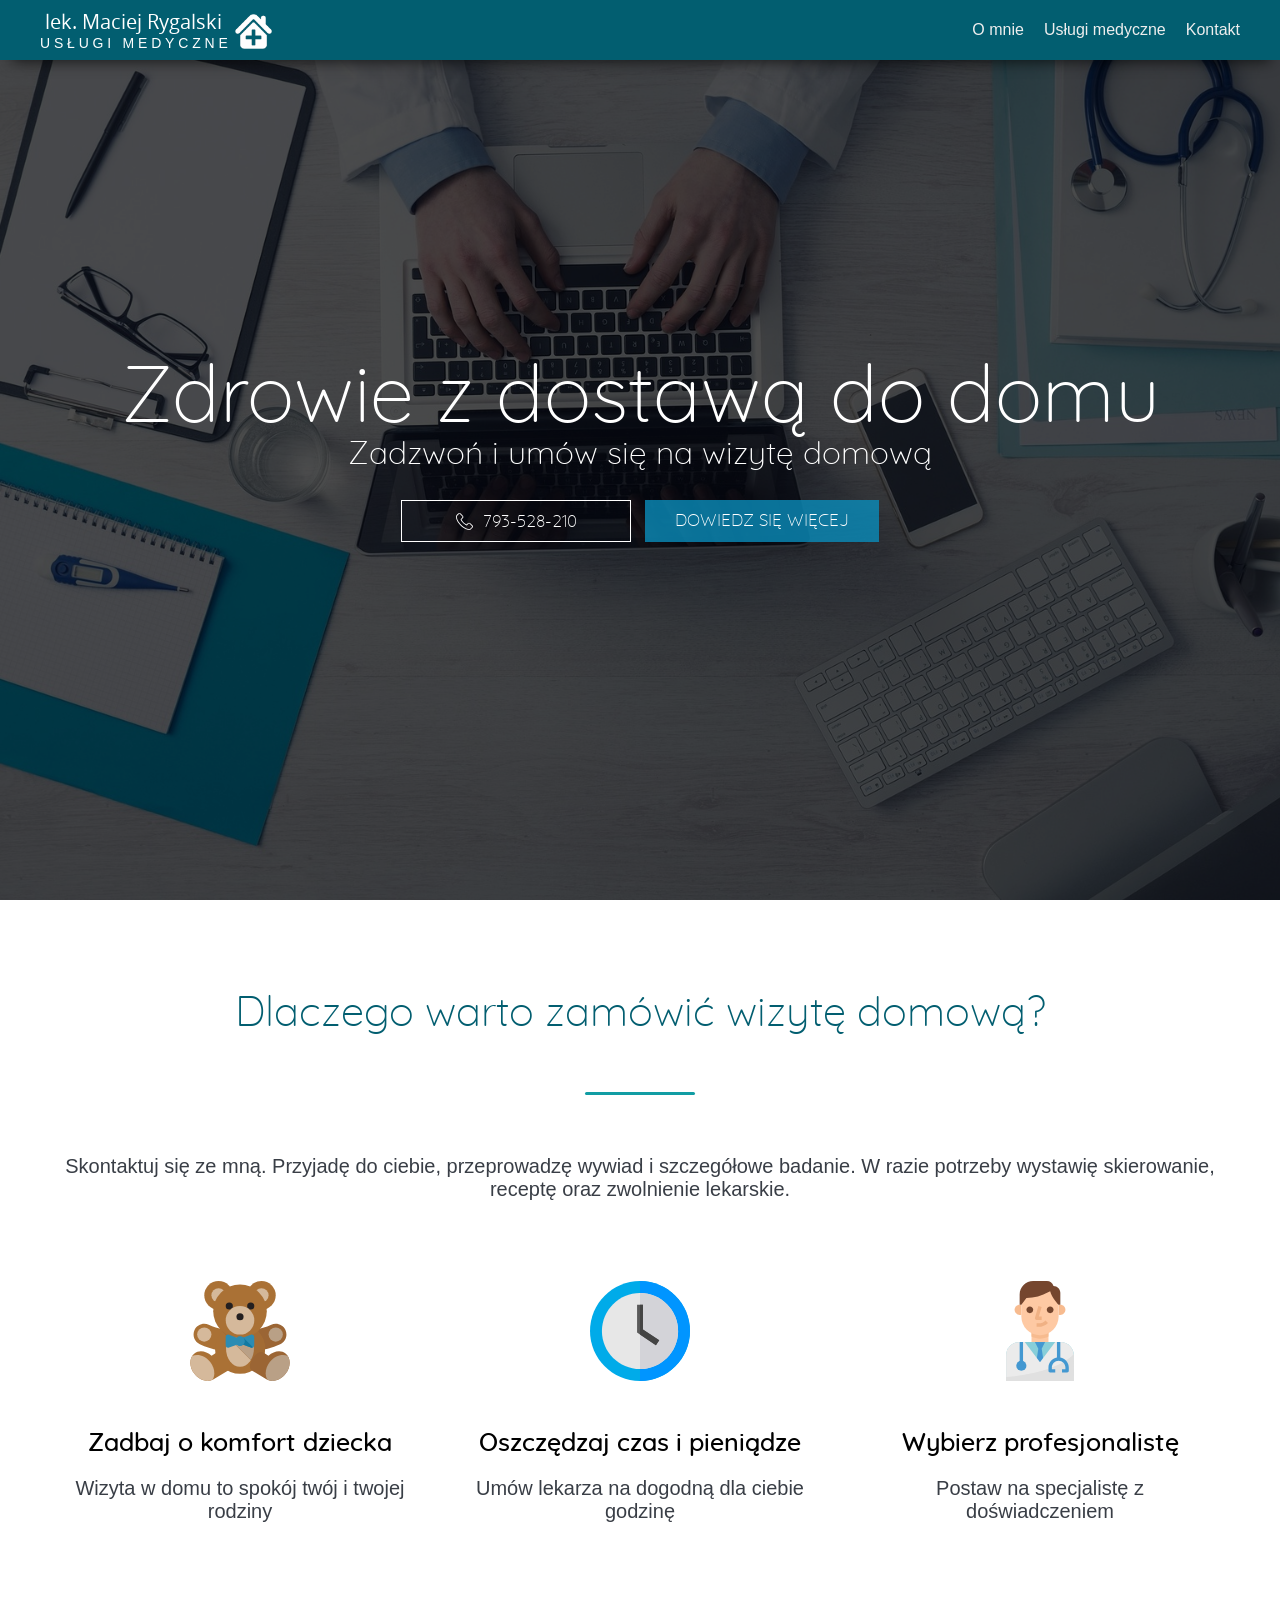
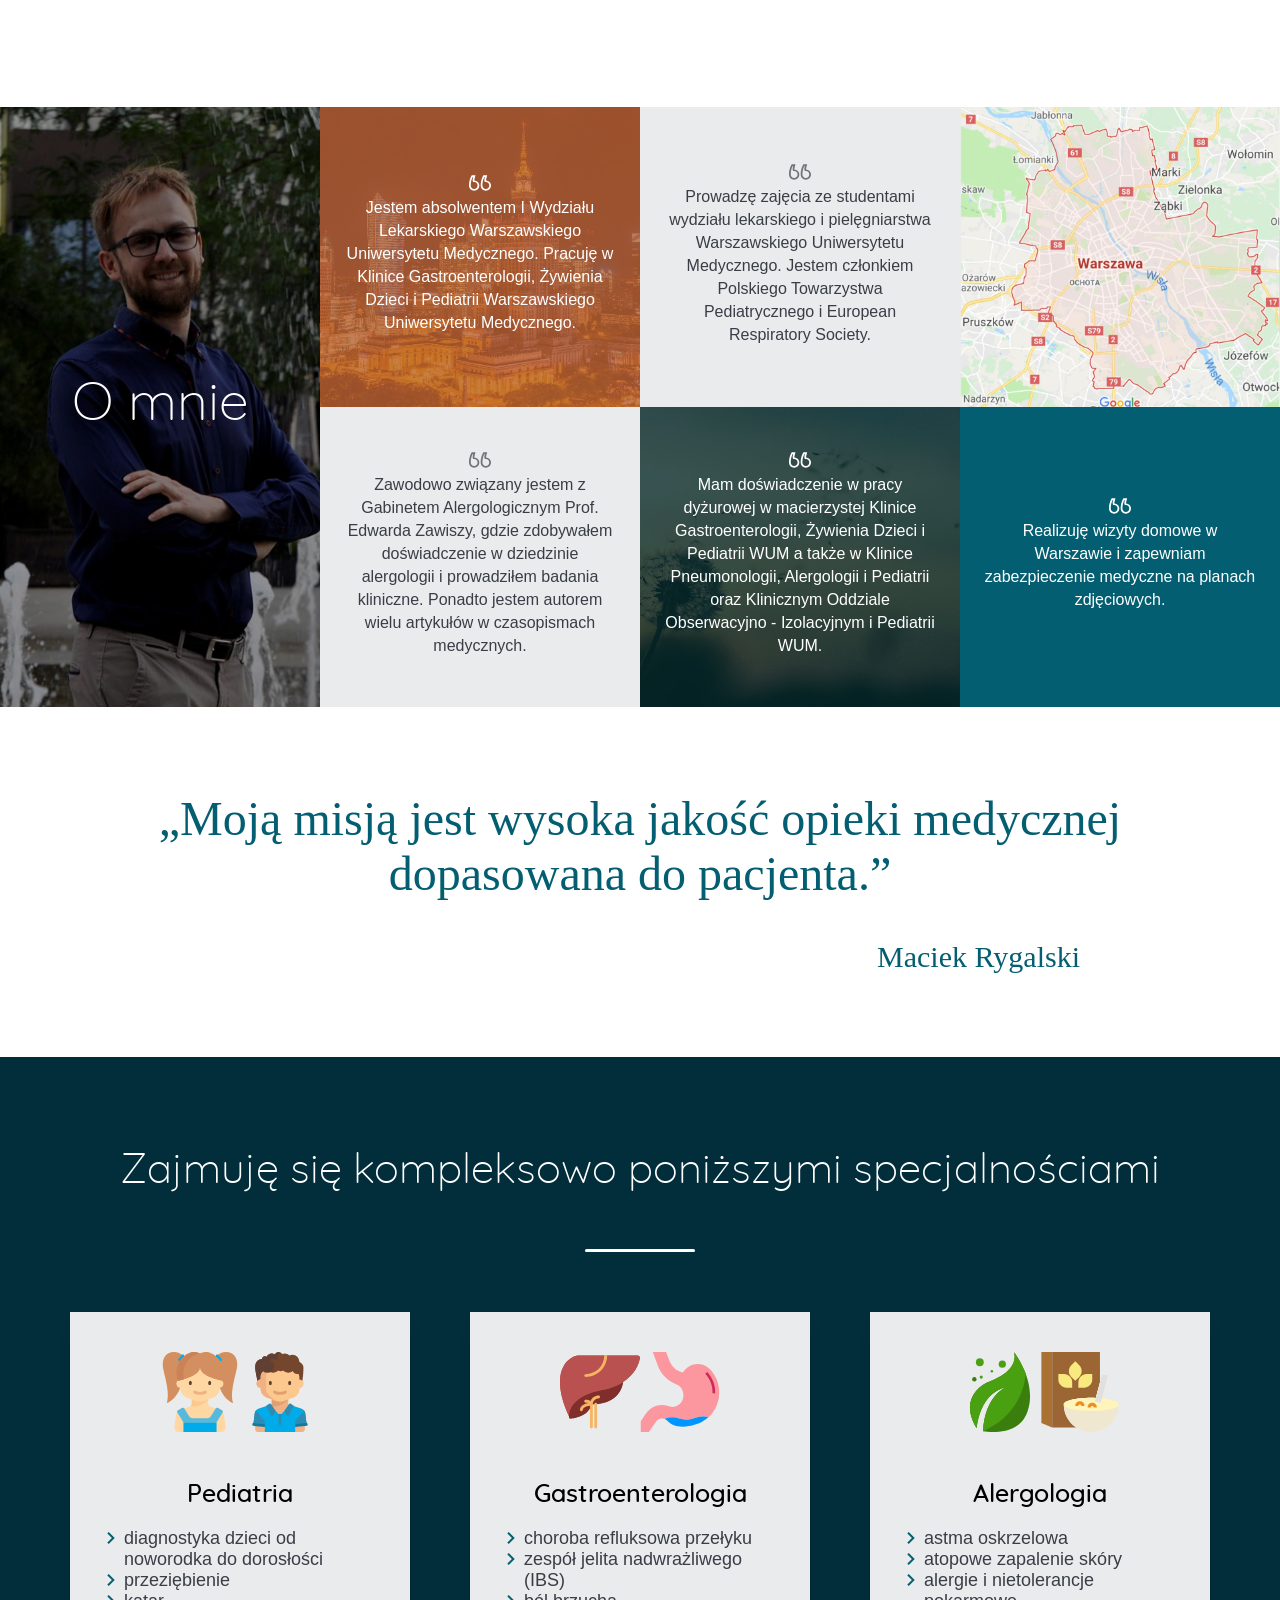
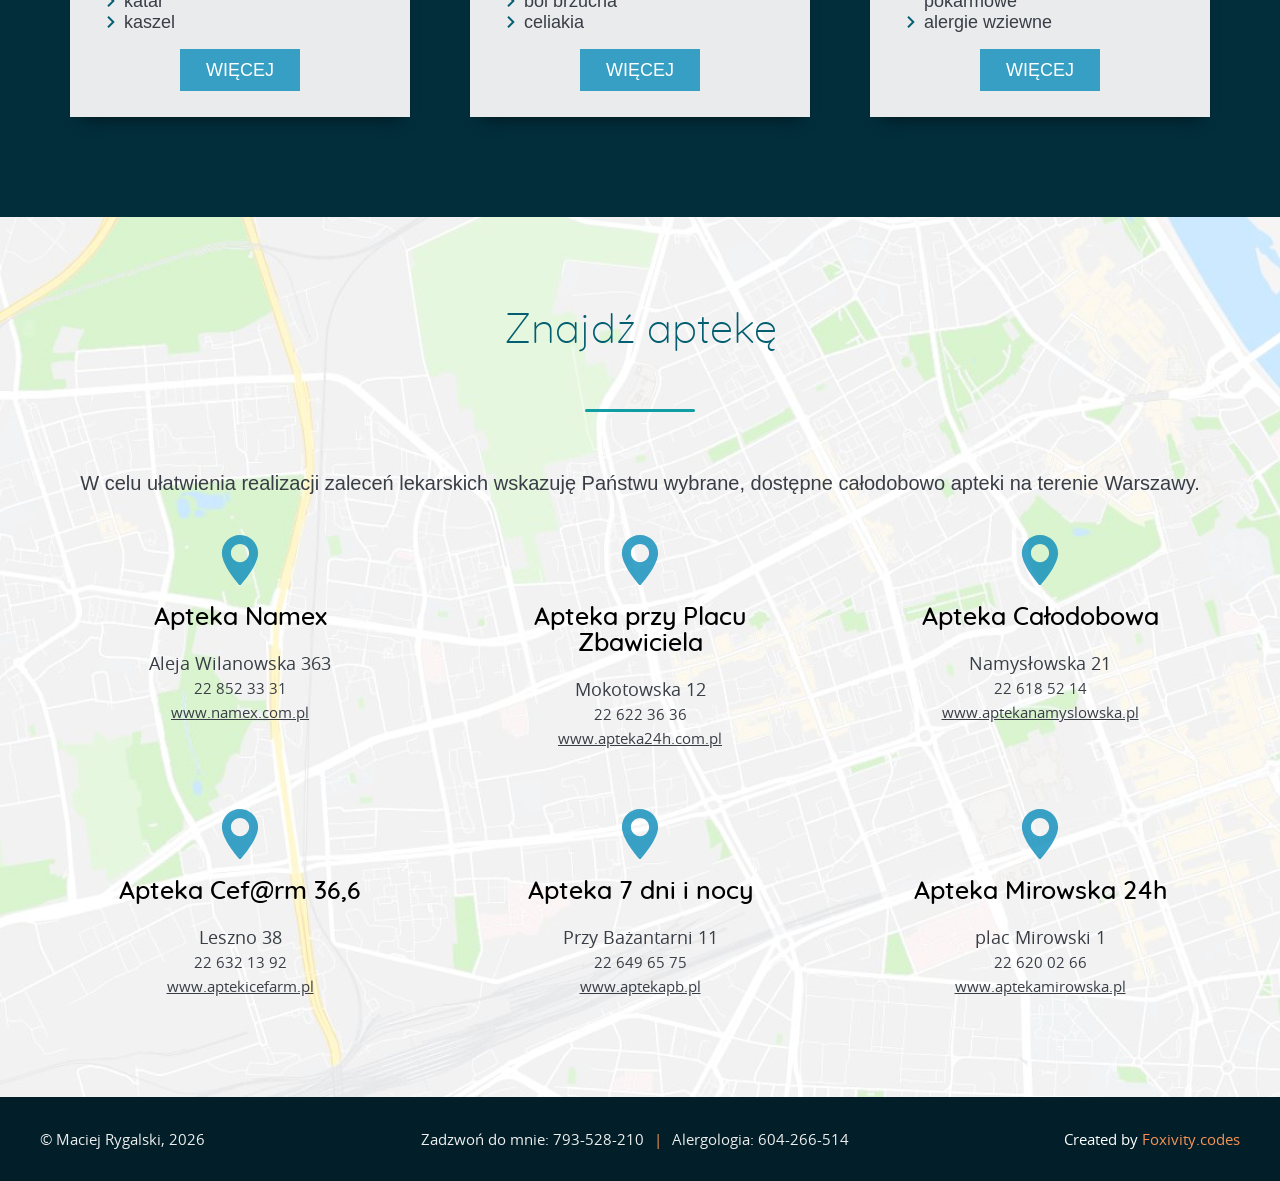
==== commit 5ec01be9: "Added h1 for main title rellax" ====
--- a/index.html
+++ b/index.html
@@ -9,7 +9,7 @@
   <!--<script src="https://code.jquery.com/jquery-3.3.1.min.js" integrity="sha256-FgpCb/KJQlLNfOu91ta32o/NMZxltwRo8QtmkMRdAu8=" crossorigin="anonymous"></script><script>window.jQuery || document.write('<script src="jquery-3.3.1.min.js"><\/script>')</script>-->
   <script src="jquery-migrate-3.0.0.min.js"></script>
   <script src="rellax.js"></script>
-  <title>Pediatra Wizyty Domowe | Warszawa | Lekarz Maciej Rygalski</title>
+  <title>Wizyty Domowe Warszawa| Pediatra Warszawa | Lekarz Maciej Rygalski</title>
   <script type="text/javascript" src="main.js"></script>
   <link href="https://fonts.googleapis.com/css?family=Quicksand:300,400&amp;subset=latin-ext" rel="stylesheet">
   <link href="https://fonts.googleapis.com/css?family=Open+Sans:300,400,600" rel="stylesheet">
@@ -75,8 +75,8 @@
   </div>
   <header class="atf-container" id="header-section">
     <div class="main-title rellax" data-rellax-percentage="0.5"  data-rellax-speed="-6">
-      <p class="upper">Zdrowie z&nbsp;dostawą do&nbsp;domu</p>
-      <h2 class="lower">Zadzwoń i umów się na wizytę domową</h2>
+      <p class="upper">Zdrowie z dostawą do domu</p>
+      <h1 class="lower">Zadzwoń i umów się na wizytę domową</h1>
       <div class="title-buttons">
         <a href="tel:+48793528210" class="title-number atf">
           <div class="atf-phone">
@@ -858,11 +858,7 @@
         <span class="vertical-line">|</span>
       <p>Alergologia: <a href="tel:+48604266514" class="footer-number">604-266-514</a></p>
     </div>
-<<<<<<< HEAD
     <p class="foxivity">Created by <a href="mailto:office@foxivity.codes" class="office-foxivity-email"><span>Foxivity.codes</span></a></p>
-=======
-    <p class="foxivity">Created by <span>Foxivity.codes</span></p>
->>>>>>> e3064bc9f186c85c1a63194a5369abf45f047efb
   </footer>
 </body>
 </html>
--- a/main.css
+++ b/main.css
@@ -1,6 +1,6 @@
 <<<<<<< HEAD
-@font-face{font-family:'Open Sans';src:url("fonts/opensans-light-webfont.eot");src:url("fonts/opensans-light-webfont.eot?#iefix") format("embedded-opentype"),url("fonts/opensans-light-webfont.woff2") format("woff2"),url("fonts/opensans-light-webfont.woff") format("woff"),url("fonts/opensans-light-webfont.ttf") format("truetype"),url("fonts/opensans-light-webfont.svg#open_sanslight") format("svg");font-weight:300;font-style:normal}@font-face{font-family:'Open Sans';src:url("fonts/opensans-regular-webfont.eot");src:url("fonts/opensans-regular-webfont.eot?#iefix") format("embedded-opentype"),url("fonts/opensans-regular-webfont.woff2") format("woff2"),url("fonts/opensans-regular-webfont.woff") format("woff"),url("fonts/opensans-regular-webfont.ttf") format("truetype"),url("fonts/opensans-regular-webfont.svg#open_sansregular") format("svg");font-weight:400;font-style:normal}@font-face{font-family:'Open Sans';src:url("fonts/opensans-semibold-webfont.eot");src:url("fonts/opensans-semibold-webfont.eot?#iefix") format("embedded-opentype"),url("fonts/opensans-semibold-webfont.woff2") format("woff2"),url("fonts/opensans-semibold-webfont.woff") format("woff"),url("fonts/opensans-semibold-webfont.ttf") format("truetype"),url("fonts/opensans-semibold-webfont.svg#open_sanssemibold") format("svg");font-weight:600;font-style:normal}@font-face{font-family:'Caveat';src:url("fonts/Caveat-regular.eot");src:url("fonts/Caveat-regular.eot?#iefix") format("embedded-opentype"),url("fonts/Caveat-regular.woff") format("woff"),url("fonts/Caveat-regular.woff2") format("woff2"),url("fonts/Caveat-regular.ttf") format("truetype"),url("fonts/Caveat-regular.svg") format("svg");font-weight:400;font-style:normal}@font-face{font-family:'Quicksand';src:url("fonts/quicksand-light-webfont.eot");src:url("fonts/quicksand-light-webfont.eot?#iefix") format("embedded-opentype"),url("fonts/quicksand-light-webfont.woff2") format("woff2"),url("fonts/quicksand-light-webfont.woff") format("woff"),url("fonts/quicksand-light-webfont.ttf") format("truetype"),url("fonts/quicksand-light-webfont.svg") format("svg");font-weight:300;font-style:normal}@font-face{font-family:'Quicksand';src:url("fonts/quicksand-medium-webfont.eot");src:url("fonts/quicksand-medium-webfont.eot?#iefix") format("embedded-opentype"),url("fonts/quicksand-medium-webfont.woff2") format("woff2"),url("fonts/quicksand-medium-webfont.woff") format("woff"),url("fonts/quicksand-medium-webfont.ttf") format("truetype"),url("fonts/quicksand-medium-webfont.svg") format("svg");font-weight:400;font-style:normal}html{font-size:62.5%}*{margin:0;box-sizing:border-box}body{margin:0;background-color:#fff;width:100%;font-family:'Open Sans', sans-serif;overflow-x:hidden}section{width:100%;min-height:10rem}.column-element{display:-ms-flexbox;display:-webkit-flex;display:flex;flex-direction:column;align-items:center}.column-element.center{justify-content:center}.row-element{display:flex;flex-direction:row;flex-wrap:wrap;max-width:120rem;justify-content:center}.section-header{font-family:'Quicksand', sans-serif;line-height:4.6rem;font-size:4.2rem;font-weight:300;color:#025E70;margin:9rem 2rem 5.6rem 2rem;text-align:center;max-width:120rem}.section-header.white{color:#fff}.header-underline{width:11rem;height:3px;background-color:#119DA4;margin-bottom:6rem;border-radius:.2rem}.header-underline.white{background-color:#fff}.section-description{font-size:2rem;color:#393E46;max-width:120rem;margin:0 2rem 4rem 2rem;font-weight:300}.bg-blue{background-color:#119DA4}.bg-grey{background-color:#EAEBED}.bg-white{background-color:#ffffff}.bg-orange-photo{background-image:url("./images/warsaw_bg.jpg");background-size:cover;background-position:center;position:relative}.bg-blue-photo{background-image:url("./images/puff_ball.jpg");background-size:cover;background-position:center;position:relative}.bg-orange-photo:before{content:'';position:absolute;width:100%;height:100%;background-color:rgba(187,96,44,0.8);left:0;top:0}.bg-blue-photo:before{content:'';position:absolute;width:100%;height:100%;background-color:rgba(6,43,45,0.8);left:0;top:0}.bg-orange{background-color:#F79256}.bg-blue-dark{background-color:#025E70}p.about-sentence{padding:0 5rem}.white-sentence{color:#fff}.container{background-size:contain;margin:0;background-color:#fff;min-height:600px;width:100%;color:#EEEEEE}.topnav{background-color:#025e70;text-align:right;padding:0 30px;position:fixed;width:100%;height:60px;font-size:1.6rem;font-weight:300;z-index:120;box-shadow:1px 12px 15px -11px rgba(0,0,0,0.7);box-sizing:border-box}.topnav-content{display:flex;flex-direction:row;justify-content:space-between;width:100%;height:100%;position:relative}.main_ul li{margin:0 1rem}.topnav .main_ul{margin:0;padding:0;display:flex}.topnav ul{display:flex;flex-direction:row}.topnav ul li{display:flex;position:relative;text-align:center;text-decoration:none;cursor:pointer;color:#EEEEEE;transition:0.3s;line-height:6rem}.button-title{margin:auto}.underline{position:absolute;bottom:0;left:0;width:0;height:0.5rem;transition:0.3s;background-color:#AACBD4}.topnav ul li:hover .button-title{color:#f79256}li:hover .underline{width:100%;background-color:#f79256}.topnav h1{float:left}#main-burger-icon{position:absolute;right:0;top:0}#nav-icon3{width:4rem;height:4rem;position:relative;margin:1rem 1rem;-webkit-transform:rotate(0deg);-moz-transform:rotate(0deg);-o-transform:rotate(0deg);transform:rotate(0deg);-webkit-transition:.5s ease-in-out;-moz-transition:.5s ease-in-out;-o-transition:.5s ease-in-out;transition:.5s ease-in-out;cursor:pointer}#nav-icon3 span{display:block;position:absolute;height:3px;width:100%;background:#ffffff;border-radius:9px;opacity:1;left:0;-webkit-transform:rotate(0deg);-moz-transform:rotate(0deg);-o-transform:rotate(0deg);transform:rotate(0deg);-webkit-transition:.25s ease-in-out;-moz-transition:.25s ease-in-out;-o-transition:.25s ease-in-out;transition:.25s ease-in-out}#nav-icon3 span:nth-child(1){top:4px}#nav-icon3 span:nth-child(2),#nav-icon3 span:nth-child(3){top:20px}#nav-icon3 span:nth-child(4){top:35px}#nav-icon3.open span:nth-child(1){top:18px;width:0%;left:50%}#nav-icon3.open span:nth-child(2){-webkit-transform:rotate(45deg);-moz-transform:rotate(45deg);-o-transform:rotate(45deg);transform:rotate(45deg)}#nav-icon3.open span:nth-child(3){-webkit-transform:rotate(-45deg);-moz-transform:rotate(-45deg);-o-transform:rotate(-45deg);transform:rotate(-45deg)}#nav-icon3.open span:nth-child(4){top:18px;width:0%;left:50%}#main-burger-icon{display:none}.mobile-menu-buttons{height:0;width:100%;z-index:1000;position:absolute;top:6rem;overflow:hidden;transition:0.5s}.mobile-menu-buttons ul{padding-left:0;display:block;width:100%;color:#fff;background-color:#119DA4}.mobile-menu-buttons ul li{display:block;width:100%;text-align:center;font-size:2rem;cursor:pointer;padding:1rem;border-bottom:.1rem solid #178c91;height:5rem;line-height:3rem}.topnav ul li p.menu-button-mobile-txt{position:relative}.logo{float:left;line-height:40px;height:100%;cursor:pointer;margin-left:0.5rem;text-decoration:none;color:#fff;display:flex;flex-direction:column;align-items:center;justify-content:center;flex-wrap:wrap}.logo h1{font-family:'Open Sans', sans-serif;font-weight:400;margin:0;display:block;text-align:left;font-size:2rem;line-height:2.5rem}.logo p{display:block;margin:0;text-transform:uppercase;letter-spacing:0.38rem;text-align:left;line-height:1.8rem;font-size:1.4rem;padding-left:0.5rem}.logo img{height:3.5rem;margin:3px 0 0 3px}.return-arrow{background-color:#0b8dbb;z-index:999999;position:fixed;bottom:1.5rem;right:-5.7rem;height:4.2rem;width:4.2rem;cursor:pointer;display:block;text-align:center;padding-top:0.8rem;transition:0.3s;opacity:0.8}.return-arrow.visible{right:1.5rem}@media screen and (min-width: 981px){.return-arrow.onfooter{bottom:10rem}}.return-arrow svg{width:2.4rem;height:2.4rem}.return-arrow:hover{opacity:1;background-color:#f79256}.atf-container{background-image:url(./images/computer-1149148_1920.jpg);background-size:cover;background-attachment:fixed;background-position:center;min-height:600px;width:100%;position:relative;display:flex;align-items:center}.atf-container:before{content:"";position:absolute;width:100%;height:100%;background-color:rgba(0,0,0,0.7);top:0}.main-title{margin:auto;font-family:'Quicksand', sans-serif;display:flex;flex-direction:column;align-items:center;position:relative;opacity:1;transform:translate3d(0px, 0px, 0px) rotateX(0deg) rotateY(0deg) rotateZ(0deg) scale3d(1, 1, 1)}a.call-me-cont{width:20rem;height:20rem;background-color:rgba(2,94,112,0.7);position:relative;z-index:10;border-radius:50%;display:flex;flex-direction:column;align-items:center;justify-content:center;text-decoration:none;outline:none}.phone-icon{width:1.7rem;height:1.7rem;fill:#ffffff;margin-right:1rem}.main-title .phone-num{color:#fff;font-size:3.2rem;margin-bottom:1rem}.main-title p{font-size:2rem}.title-buttons{display:flex;flex-direction:row;margin-top:3rem}.title-button.atf,.title-number.atf{margin:0 .7rem}.title-button.atf{padding:0 3rem}.title-button{background-color:rgba(11,141,187,0.8);display:flex;height:4.2rem;position:relative;z-index:8;cursor:pointer;transition:0.3s}a.title-number{display:flex;height:4.2rem;position:relative;z-index:8;cursor:pointer;transition:0.3s;box-sizing:border-box;border:1px solid #fff;width:23rem;text-decoration:none;outline:none}.title-button.srv{margin:3rem auto 1.6rem auto;position:absolute;bottom:1rem;width:12rem;right:0;left:0}.title-button:hover{background-color:#f79256}.title-button>p{margin:auto;color:#fff;font-weight:300;font-size:1.7rem;text-transform:uppercase;line-height:1.8rem;height:1.8rem}.atf-phone>p{color:#fff;font-weight:300;font-size:1.7rem;text-transform:uppercase}.atf-phone{display:flex;flex-direction:row;align-items:center;justify-content:center;margin:auto}.main-title>p{color:#fff;position:relative;z-index:8;text-align:center}.main-title>.upper{font-weight:300;font-size:9rem}.main-title>h2.lower{font-size:3.2rem;font-weight:300;color:#fff;text-align:center}.image{background-image:url(./images/nonsap-visuals-511403-unsplash.jpg);background-size:cover;border-radius:50%;width:260px;height:260px;margin:40px auto}main{position:relative;z-index:100}.color-coconut{fill:#9B6534}.color-copper{fill:#AA7135}.color-pale-taupe{fill:#B9A086}.color-dark-vanilla{fill:#D5B99B}.color-metallic-sunburst{fill:#A26B34}.color-raisin-black{fill:#231F20}.color-cg-red{fill:#2C8CB3}.color-firebrick{fill:#1179A2}.color-vivid-cerulean{fill:#00ABE9}.color-vivid-cerulean-2{fill:#57B9DD}.color-azure{fill:#0095FF}.color-platinum{fill:#E7E7E7}.color-light-gray{fill:#D3D3D8}.color-davys-grey{fill:#5A5A5A}.color-arsenic{fill:#444444}.color-skinny{fill:#F7BB8F}.color-paper-blue{fill:#87CED9}.color-sky-blue{fill:#4398d1}.color-sky-blue-2{fill:#2C8CB3}.color-smoky-blue{fill:#1179A2}.color-skinny-light{fill:#FEC9A3}.color-cream-white{fill:#EBEBEB}.color-choco{fill:#75462E}.color-skinny-dark{fill:#F0B184}.color-cream-white-2{fill:#E0E0E0}.color-skinny-yellow{fill:#FFD7A3}.color-skinny-yellow-2{fill:#FDC88E}.color-coffe-light{fill:#D48F60}.color-coffe-light-2{fill:#E2A071}.color-green-light{fill:#49A010}.color-green{fill:#3A7F0D}.color-yellow{fill:#F9EA80}.color-yellow-dark{fill:#FFC107}.color-orange-light{fill:#ED8F20}.color-yellow-sunny{fill:#F7B563}.color-pink-dark{fill:#CC2A59}.color-pink-paper{fill:#FC969F}.color-yellow-light1{fill:#EFE7D0}.color-yellow-light2{fill:#FFF5BB}.color-brown{fill:#623F33}.color-meat-red{fill:#7F2E2B}.color-meat-light{fill:#B95150}.color-caramel-light{fill:#CA8357}.about{flex-grow:7;color:#393E46}.about p{padding:0.2rem 2.4rem 0.8rem 2.4rem;font-weight:300}.content h2,h3,p{text-align:center}.services{min-height:600px;color:#393E46;margin:0 auto;background-color:#022d3b}.read-more-wrap{list-style:none;padding:0 4.4rem;list-style-image:url("images/chevron-med2.png")}.services-svg-icon{width:8rem;height:8rem;margin:3rem 0}.profits-svg-icon{width:10rem;height:10rem;margin-bottom:3rem}.content-services{background-color:#EAEBED;padding:1rem;box-shadow:1px 12px 15px -11px rgba(0,0,0,0.51)}.services-img{width:8rem;height:8rem;margin:3rem 0}#sentence-section{height:35rem}.name-doctor{font-family:'Caveat', cursive;font-size:3rem;margin-top:1.9rem;width:95%;padding-top:2rem}.name-doctor p{float:right;margin-right:1rem;color:#025E70}.sentence{max-width:100rem;text-align:center;margin:0 5rem}.quotation{color:#025E70;font-size:4.8rem;text-align:center;width:100%;font-family:'Caveat', cursive}.section ul,.section p{font-size:1.8rem;font-weight:300;max-width:100%}footer{left:0;bottom:0;background-color:#021f29;color:#EEEEEE;width:100%;display:flex;flex-direction:row;flex-wrap:wrap;justify-content:space-between;align-items:center;height:8.4rem}.office-foxivity-email{text-decoration: none}footer p{margin:0 4rem;font-size:1.5rem;align-items:center}.footer-number{text-decoration:none;color:#EEEEEE}.contact>p{margin:0}.contact{display:flex;flex-direction:row;justify-content:center;flex-wrap:wrap;font-size:1.5rem;align-items:center}.vertical-line{color:#f79256;margin:0 1rem;align-items:center}.foxivity{color:#fff}.foxivity span{color:#f79256}.section-items-box{max-width:130rem;margin:4rem 2rem}.section-items-box.nomargin{margin-top:0}.section-items-column-box{max-width:120rem}.section-item{width:34rem;margin:0 3rem 6rem 3rem;min-height:10rem;position:relative;padding-bottom:8.4rem}.profits-img{width:10rem;height:10rem;margin-bottom:3rem}.section-item-title{font-family:'Quicksand', sans-serif;font-weight:400;font-size:2.5rem;color:#000;line-height:2.6rem;margin:2rem 0}.section-item-desc{font-size:2rem;font-weight:300;color:#393E46;max-width:100%}.photo-tiles-box{display:flex;flex-direction:row;width:100%}.inner-tiles-box{width:50%;height:80rem;display:flex;flex-direction:row}.tiles-column{width:50%;height:100%}.doctor-photo{background-image:url("images/maciek3.jpg");background-size:cover;position:relative}.black-shadow:before{content:'';position:absolute;width:100%;height:100%;background-color:rgba(0,0,0,0.4);left:0}.about p.about-sentence{position:relative;z-index:50;line-height:2.3rem}.single-tile{height:50%;width:100%;display:flex;flex-direction:column;align-items:center;justify-content:center;position:relative}.quoticon{width:2.2rem;height:2.2rem;position:relative;z-index:100}.quoticon>.grey{fill:#0586d2}.pharmacy-box{display:flex;flex-direction:column;justify-content:flex-start;align-items:center;padding-bottom:0;color:#393E46}.pharmacy-background{background-image:url("./images/bg_map.JPG");background-size:cover;position:relative}.pharmacy-background:before{content:"";position:absolute;width:100%;height:100%;background-color:rgba(255,255,255,0.4)}.on-layer{position:relative;z-index:100}.pin-svg{fill:rgba(11,141,187,0.8);transition:0.3s}.pin-box{width:5rem;height:5rem;position:relative;transition:0.3s}.pin-box.pin-up{transform:translateY(-0.6rem)}.pin-box.pin-up svg .pin-svg{fill:#f79257}.pharmacy-title{text-align:center}.pharmacy-list{list-style:none;font-size:1.8rem;text-align:center;margin:0;padding:0}.pharmacy-tel,.pharmacy-website{font-size:1.5rem;list-style:none;color:#393E46;transition:.3s}.pharmacy-tel{text-decoration:none}.pharmacy-website:hover{color:#f79256}.tile-map{background-image:url("./images/mapa.jpg");background-size:cover;background-position:center;position:relative}.map{width:100%;height:100%;cursor:pointer}p.tiles-photo-title{font-family:'Quicksand', sans-serif;font-weight:300;margin:auto;color:#fff;font-size:5.4rem;position:relative;z-index:50}.additional-layer-container{position:fixed;top:0;left:0;display:none;width:100%;height:100vh;background-color:rgba(0,0,0,0.8);flex-direction:row;justify-content:center;z-index:200}.additional-layer-container.open{display:flex}.sl-layer-cover{width:100%;height:100%;display:flex;flex-direction:column;align-items:center;justify-content:center}.sl-layer-acordeon{width:72rem;height:60rem;background-color:#fff;color:#fff;font-size:2rem;font-weight:300;overflow:auto}.acordeon-header{width:100%;position:relative;height:6rem;background-color:#025E70;display:flex;flex-direction:row;align-items:center}.acordeon-categories{width:100%}.acordeon-header-title,.category-header-title{position:relative;left:2rem}.ac-right-icon{width:3rem;height:3rem;position:absolute;right:2rem;top:1.6rem;cursor:pointer}.acordeon-close-button svg{enable-background:new 0 0 224.512 224.512}.acordeon-close-button svg polygon{fill:#fff;transition:0.3s}.acordeon-close-button:hover svg polygon{fill:#F79256}.acordeon-category-container{display:flex;flex-direction:column;height:6rem;overflow:hidden;transition:0.6s;position:relative}.acordeon-category-header{height:6rem;width:100%;background-color:#119DA4;box-sizing:border-box;border-bottom:.1rem solid #1fb2b9;position:relative;display:flex;flex-direction:row;align-items:center;flex-shrink:0}.acordeon-open-arrow path{fill:#fff;transition:0.3s}.acordeon-open-arrow:hover path{fill:#F79256}.acordeon-open-arrow.rotate{transform:rotate(180deg)}ul.category-sublist{width:100%;margin:0;padding:0;display:flex;flex-direction:column;list-style:none;position:absolute;top:6rem;left:0}ul.category-sublist>li{height:6rem;box-sizing:border-box;border-bottom:.1rem solid #ededed;display:flex;flex-direction:row;align-items:center;padding-left:2rem;color:#262322}.quoticon.rwd-grey{display:none}.service-pointer svg{width:1.2rem;height:1.2rem;margin-top:.1rem}@media screen and (max-width: 1380px){.section-items-box{max-width:98%}}@media screen and (max-width: 1350px){.inner-tiles-box{height:60rem}p.about-sentence{font-size:1.6rem}}@media screen and (max-width: 1280px){.main-title>.upper{font-size:8rem}.section-header{max-width:98%}.section-description{max-width:94%}}@media screen and (max-width: 1140px){.main-title>.upper{font-size:7rem}.main-title>h2.lower{font-size:2.8rem;margin-top:1rem}}@media screen and (max-width: 1040px){.main-title>.upper{font-size:6rem}.sentence{max-width:94%}}@media screen and (max-width: 980px){.topnav{position:fixed;top:0;padding:0}.topnav .main_ul{display:none}.return-arrow:hover{background-color:#025E70}#main-burger-icon{display:block}.photo-tiles-box{flex-direction:column}.inner-tiles-box{width:100%;height:80rem}p.about-sentence{font-size:2rem}.quotation{font-size:4rem;line-height:4.2rem}#sentence-section{height:28rem}footer{flex-direction:column;justify-content:center;height:inherit}footer p{margin:3.2rem 0}.return{display:block}.pharmacy-background:before{background-color:rgba(255,255,255,0.85)}}@media screen and (max-width: 860px){.main-title>.upper{margin:0 5rem;font-size:50px}.main-title>h2.lower{margin:0 5rem;font-size:2.2rem}}@media screen and (max-width: 768px){.sl-layer-acordeon{width:100%;height:100vh}.inner-tiles-box{width:100%;height:60rem}.main-title>.upper{width:43rem;line-height:4.6rem;margin-bottom:.6rem}.quotation{font-size:3.6rem;line-height:3.8rem}.name-doctor{font-size:2.4rem}.topnav ul li:hover .button-title{color:#fff}.title-button:hover{background-color:rgba(2,94,112,0.8)}.acordeon-close-button:hover svg polygon{fill:#fff}.acordeon-open-arrow:hover path{fill:#fff}}@media screen and (max-width: 680px){p.about-sentence{font-size:1.6rem}.section-item{margin:0 0 6rem 0}}@media screen and (max-width: 650px){.content_body{width:80%;padding:10px}}@media screen and (max-width: 560px){.section-header{font-size:3.4rem;line-height:4rem;margin:4rem 2rem}.header-underline{margin-bottom:4.6rem}.section-description{font-size:1.6rem}.profits-svg-icon{width:8rem;height:8rem}.services-svg-icon{width:6rem;height:6rem;margin:2rem 0}.section-item.profits{margin:0;padding:0 3rem 5rem 3rem}.section-item-desc{font-size:1.6rem}.section-item-title{font-size:2.2rem;margin:1rem 0}p.tiles-photo-title{font-size:3.4rem}.profits-svg-icon{margin-bottom:1rem}.title-buttons{flex-direction:column}.title-number.atf,.title-button.atf{margin-bottom:1.6rem}.atf-container{background-position:right}.main-title>.upper{width:26rem;margin:2rem 0}.main-title>h2.lower{width:26rem}.quotation{font-size:3.2rem;line-height:3.4rem}.name-doctor{font-size:2.4rem}}@media screen and (max-width: 540px){.inner-tiles-box{flex-direction:column;height:80rem}.tiles-column{width:100%}.tiles-column{background-position:center -50px}.bg-orange.rwd{background-color:#fff}.white-sentence.rwd{color:#393E46}.bg-orange-rwd{background-image:url("./images/warsaw_bg.jpg");background-size:cover;background-position:center;position:relative}.bg-orange-rwd:before{content:'';position:absolute;width:100%;height:100%;background-color:rgba(187,96,44,0.8);top:0;left:0}.white-sentence-rwd{color:#fff}.bg-orange-photo:before{background-color:#ffffff}p.tiles-photo-title{padding-top:15rem}.quoticon.rwd-white{display:none}.quoticon.rwd-grey{display:block}footer{margin:0}}@media screen and (max-width: 460px){.vertical-line{display:none}.contact{flex-direction:column}.contact p{margin:.5rem 0}}@media screen and (max-width: 400px){.tiles-column{background-position:center -20px}.main-title>h2.lower{margin:0}.sl-layer-acordeon{font-size:1.8rem;line-height:2.2rem}}@media screen and (max-width: 390px){.quotation{font-size:2.8rem;line-height:3rem}.name-doctor{font-size:2.2rem;margin-top:0}#sentence-section{height:24rem}.sentence{margin:0 2rem}.section-items-box{margin:4rem auto}.inner-tiles-box{height:90rem}.doctor-photo{background-size:115%}}@media screen and (max-width: 350px){.section-item{width:94%}}@media screen and (max-width: 340px){.about p.about-sentence{font-size:1.5rem;line-height:2rem}}
+@font-face{font-family:'Open Sans';src:url("fonts/opensans-light-webfont.eot");src:url("fonts/opensans-light-webfont.eot?#iefix") format("embedded-opentype"),url("fonts/opensans-light-webfont.woff2") format("woff2"),url("fonts/opensans-light-webfont.woff") format("woff"),url("fonts/opensans-light-webfont.ttf") format("truetype"),url("fonts/opensans-light-webfont.svg#open_sanslight") format("svg");font-weight:300;font-style:normal}@font-face{font-family:'Open Sans';src:url("fonts/opensans-regular-webfont.eot");src:url("fonts/opensans-regular-webfont.eot?#iefix") format("embedded-opentype"),url("fonts/opensans-regular-webfont.woff2") format("woff2"),url("fonts/opensans-regular-webfont.woff") format("woff"),url("fonts/opensans-regular-webfont.ttf") format("truetype"),url("fonts/opensans-regular-webfont.svg#open_sansregular") format("svg");font-weight:400;font-style:normal}@font-face{font-family:'Open Sans';src:url("fonts/opensans-semibold-webfont.eot");src:url("fonts/opensans-semibold-webfont.eot?#iefix") format("embedded-opentype"),url("fonts/opensans-semibold-webfont.woff2") format("woff2"),url("fonts/opensans-semibold-webfont.woff") format("woff"),url("fonts/opensans-semibold-webfont.ttf") format("truetype"),url("fonts/opensans-semibold-webfont.svg#open_sanssemibold") format("svg");font-weight:600;font-style:normal}@font-face{font-family:'Caveat';src:url("fonts/Caveat-regular.eot");src:url("fonts/Caveat-regular.eot?#iefix") format("embedded-opentype"),url("fonts/Caveat-regular.woff") format("woff"),url("fonts/Caveat-regular.woff2") format("woff2"),url("fonts/Caveat-regular.ttf") format("truetype"),url("fonts/Caveat-regular.svg") format("svg");font-weight:400;font-style:normal}@font-face{font-family:'Quicksand';src:url("fonts/quicksand-light-webfont.eot");src:url("fonts/quicksand-light-webfont.eot?#iefix") format("embedded-opentype"),url("fonts/quicksand-light-webfont.woff2") format("woff2"),url("fonts/quicksand-light-webfont.woff") format("woff"),url("fonts/quicksand-light-webfont.ttf") format("truetype"),url("fonts/quicksand-light-webfont.svg") format("svg");font-weight:300;font-style:normal}@font-face{font-family:'Quicksand';src:url("fonts/quicksand-medium-webfont.eot");src:url("fonts/quicksand-medium-webfont.eot?#iefix") format("embedded-opentype"),url("fonts/quicksand-medium-webfont.woff2") format("woff2"),url("fonts/quicksand-medium-webfont.woff") format("woff"),url("fonts/quicksand-medium-webfont.ttf") format("truetype"),url("fonts/quicksand-medium-webfont.svg") format("svg");font-weight:400;font-style:normal}html{font-size:62.5%}*{margin:0;box-sizing:border-box}body{margin:0;background-color:#fff;width:100%;font-family:'Open Sans', sans-serif;overflow-x:hidden}section{width:100%;min-height:10rem}.column-element{display:-ms-flexbox;display:-webkit-flex;display:flex;flex-direction:column;align-items:center}.column-element.center{justify-content:center}.row-element{display:flex;flex-direction:row;flex-wrap:wrap;max-width:120rem;justify-content:center}.section-header{font-family:'Quicksand', sans-serif;line-height:4.6rem;font-size:4.2rem;font-weight:300;color:#025E70;margin:9rem 2rem 5.6rem 2rem;text-align:center;max-width:120rem}.section-header.white{color:#fff}.header-underline{width:11rem;height:3px;background-color:#119DA4;margin-bottom:6rem;border-radius:.2rem}.header-underline.white{background-color:#fff}.section-description{font-size:2rem;color:#393E46;max-width:120rem;margin:0 2rem 4rem 2rem;font-weight:300}.bg-blue{background-color:#119DA4}.bg-grey{background-color:#EAEBED}.bg-white{background-color:#ffffff}.bg-orange-photo{background-image:url("./images/warsaw_bg.jpg");background-size:cover;background-position:center;position:relative}.bg-blue-photo{background-image:url("./images/puff_ball.jpg");background-size:cover;background-position:center;position:relative}.bg-orange-photo:before{content:'';position:absolute;width:100%;height:100%;background-color:rgba(187,96,44,0.8);left:0;top:0}.bg-blue-photo:before{content:'';position:absolute;width:100%;height:100%;background-color:rgba(6,43,45,0.8);left:0;top:0}.bg-orange{background-color:#F79256}.bg-blue-dark{background-color:#025E70}p.about-sentence{padding:0 5rem}.white-sentence{color:#fff}.container{background-size:contain;margin:0;background-color:#fff;min-height:600px;width:100%;color:#EEEEEE}.topnav{background-color:#025e70;text-align:right;padding:0 30px;position:fixed;width:100%;height:60px;font-size:1.6rem;font-weight:300;z-index:120;box-shadow:1px 12px 15px -11px rgba(0,0,0,0.7);box-sizing:border-box}.topnav-content{display:flex;flex-direction:row;justify-content:space-between;width:100%;height:100%;position:relative}.main_ul li{margin:0 1rem}.topnav .main_ul{margin:0;padding:0;display:flex}.topnav ul{display:flex;flex-direction:row}.topnav ul li{display:flex;position:relative;text-align:center;text-decoration:none;cursor:pointer;color:#EEEEEE;transition:0.3s;line-height:6rem}.button-title{margin:auto}.underline{position:absolute;bottom:0;left:0;width:0;height:0.5rem;transition:0.3s;background-color:#AACBD4}.topnav ul li:hover .button-title{color:#f79256}li:hover .underline{width:100%;background-color:#f79256}.topnav h1{float:left}#main-burger-icon{position:absolute;right:0;top:0}#nav-icon3{width:4rem;height:4rem;position:relative;margin:1rem 1rem;-webkit-transform:rotate(0deg);-moz-transform:rotate(0deg);-o-transform:rotate(0deg);transform:rotate(0deg);-webkit-transition:.5s ease-in-out;-moz-transition:.5s ease-in-out;-o-transition:.5s ease-in-out;transition:.5s ease-in-out;cursor:pointer}#nav-icon3 span{display:block;position:absolute;height:3px;width:100%;background:#ffffff;border-radius:9px;opacity:1;left:0;-webkit-transform:rotate(0deg);-moz-transform:rotate(0deg);-o-transform:rotate(0deg);transform:rotate(0deg);-webkit-transition:.25s ease-in-out;-moz-transition:.25s ease-in-out;-o-transition:.25s ease-in-out;transition:.25s ease-in-out}#nav-icon3 span:nth-child(1){top:4px}#nav-icon3 span:nth-child(2),#nav-icon3 span:nth-child(3){top:20px}#nav-icon3 span:nth-child(4){top:35px}#nav-icon3.open span:nth-child(1){top:18px;width:0%;left:50%}#nav-icon3.open span:nth-child(2){-webkit-transform:rotate(45deg);-moz-transform:rotate(45deg);-o-transform:rotate(45deg);transform:rotate(45deg)}#nav-icon3.open span:nth-child(3){-webkit-transform:rotate(-45deg);-moz-transform:rotate(-45deg);-o-transform:rotate(-45deg);transform:rotate(-45deg)}#nav-icon3.open span:nth-child(4){top:18px;width:0%;left:50%}#main-burger-icon{display:none}.mobile-menu-buttons{height:0;width:100%;z-index:1000;position:absolute;top:6rem;overflow:hidden;transition:0.5s}.mobile-menu-buttons ul{padding-left:0;display:block;width:100%;color:#fff;background-color:#119DA4}.mobile-menu-buttons ul li{display:block;width:100%;text-align:center;font-size:2rem;cursor:pointer;padding:1rem;border-bottom:.1rem solid #178c91;height:5rem;line-height:3rem}.topnav ul li p.menu-button-mobile-txt{position:relative}.logo{float:left;line-height:40px;height:100%;cursor:pointer;margin-left:0.5rem;text-decoration:none;color:#fff;display:flex;flex-direction:column;align-items:center;justify-content:center;flex-wrap:wrap}.logo h1{font-family:'Open Sans', sans-serif;font-weight:400;margin:0;display:block;text-align:left;font-size:2rem;line-height:2.5rem}.logo p{display:block;margin:0;text-transform:uppercase;letter-spacing:0.38rem;text-align:left;line-height:1.8rem;font-size:1.4rem;padding-left:0.5rem}.logo img{height:3.5rem;margin:3px 0 0 3px}.return-arrow{background-color:#0b8dbb;z-index:999999;position:fixed;bottom:1.5rem;right:-5.7rem;height:4.2rem;width:4.2rem;cursor:pointer;display:block;text-align:center;padding-top:0.8rem;transition:0.3s;opacity:0.8}.return-arrow.visible{right:1.5rem}@media screen and (min-width: 981px){.return-arrow.onfooter{bottom:10rem}}.return-arrow svg{width:2.4rem;height:2.4rem}.return-arrow:hover{opacity:1;background-color:#f79256}.atf-container{background-image:url(./images/computer-1149148_1920.jpg);background-size:cover;background-attachment:fixed;background-position:center;min-height:600px;width:100%;position:relative;display:flex;align-items:center}.atf-container:before{content:"";position:absolute;width:100%;height:100%;background-color:rgba(0,0,0,0.7);top:0}.main-title{margin:auto;font-family:'Quicksand', sans-serif;display:flex;flex-direction:column;align-items:center;position:relative;opacity:1;transform:translate3d(0px, 0px, 0px) rotateX(0deg) rotateY(0deg) rotateZ(0deg) scale3d(1, 1, 1)}a.call-me-cont{width:20rem;height:20rem;background-color:rgba(2,94,112,0.7);position:relative;z-index:10;border-radius:50%;display:flex;flex-direction:column;align-items:center;justify-content:center;text-decoration:none;outline:none}.phone-icon{width:1.7rem;height:1.7rem;fill:#ffffff;margin-right:1rem}.main-title .phone-num{color:#fff;font-size:3.2rem;margin-bottom:1rem}.main-title p{font-size:2rem}.title-buttons{display:flex;flex-direction:row;margin-top:3rem}.title-button.atf,.title-number.atf{margin:0 .7rem}.title-button.atf{padding:0 3rem}.title-button{background-color:rgba(11,141,187,0.8);display:flex;height:4.2rem;position:relative;z-index:8;cursor:pointer;transition:0.3s}a.title-number{display:flex;height:4.2rem;position:relative;z-index:8;cursor:pointer;transition:0.3s;box-sizing:border-box;border:1px solid #fff;width:23rem;text-decoration:none;outline:none}.title-button.srv{margin:3rem auto 1.6rem auto;position:absolute;bottom:1rem;width:12rem;right:0;left:0}.title-button:hover{background-color:#f79256}.title-button>p{margin:auto;color:#fff;font-weight:300;font-size:1.7rem;text-transform:uppercase;line-height:1.8rem;height:1.8rem}.atf-phone>p{color:#fff;font-weight:300;font-size:1.7rem;text-transform:uppercase}.atf-phone{display:flex;flex-direction:row;align-items:center;justify-content:center;margin:auto}.main-title>p{color:#fff;position:relative;z-index:8;text-align:center}.main-title>.upper{font-weight:300;font-size:9rem}.main-title>h1.lower{font-size:3.2rem;font-weight:300;color:#fff;text-align:center}.image{background-image:url(./images/nonsap-visuals-511403-unsplash.jpg);background-size:cover;border-radius:50%;width:260px;height:260px;margin:40px auto}main{position:relative;z-index:100}.color-coconut{fill:#9B6534}.color-copper{fill:#AA7135}.color-pale-taupe{fill:#B9A086}.color-dark-vanilla{fill:#D5B99B}.color-metallic-sunburst{fill:#A26B34}.color-raisin-black{fill:#231F20}.color-cg-red{fill:#2C8CB3}.color-firebrick{fill:#1179A2}.color-vivid-cerulean{fill:#00ABE9}.color-vivid-cerulean-2{fill:#57B9DD}.color-azure{fill:#0095FF}.color-platinum{fill:#E7E7E7}.color-light-gray{fill:#D3D3D8}.color-davys-grey{fill:#5A5A5A}.color-arsenic{fill:#444444}.color-skinny{fill:#F7BB8F}.color-paper-blue{fill:#87CED9}.color-sky-blue{fill:#4398d1}.color-sky-blue-2{fill:#2C8CB3}.color-smoky-blue{fill:#1179A2}.color-skinny-light{fill:#FEC9A3}.color-cream-white{fill:#EBEBEB}.color-choco{fill:#75462E}.color-skinny-dark{fill:#F0B184}.color-cream-white-2{fill:#E0E0E0}.color-skinny-yellow{fill:#FFD7A3}.color-skinny-yellow-2{fill:#FDC88E}.color-coffe-light{fill:#D48F60}.color-coffe-light-2{fill:#E2A071}.color-green-light{fill:#49A010}.color-green{fill:#3A7F0D}.color-yellow{fill:#F9EA80}.color-yellow-dark{fill:#FFC107}.color-orange-light{fill:#ED8F20}.color-yellow-sunny{fill:#F7B563}.color-pink-dark{fill:#CC2A59}.color-pink-paper{fill:#FC969F}.color-yellow-light1{fill:#EFE7D0}.color-yellow-light2{fill:#FFF5BB}.color-brown{fill:#623F33}.color-meat-red{fill:#7F2E2B}.color-meat-light{fill:#B95150}.color-caramel-light{fill:#CA8357}.about{flex-grow:7;color:#393E46}.about p{padding:0.2rem 2.4rem 0.8rem 2.4rem;font-weight:300}.content h2,h3,p{text-align:center}.services{min-height:600px;color:#393E46;margin:0 auto;background-color:#022d3b}.read-more-wrap{list-style:none;padding:0 4.4rem;list-style-image:url("images/chevron-med2.png")}.services-svg-icon{width:8rem;height:8rem;margin:3rem 0}.profits-svg-icon{width:10rem;height:10rem;margin-bottom:3rem}.content-services{background-color:#EAEBED;padding:1rem;box-shadow:1px 12px 15px -11px rgba(0,0,0,0.51)}.services-img{width:8rem;height:8rem;margin:3rem 0}#sentence-section{height:35rem}.name-doctor{font-family:'Caveat', cursive;font-size:3rem;margin-top:1.9rem;width:95%;padding-top:2rem}.name-doctor p{float:right;margin-right:1rem;color:#025E70}.sentence{max-width:100rem;text-align:center;margin:0 5rem}.quotation{color:#025E70;font-size:4.8rem;text-align:center;width:100%;font-family:'Caveat', cursive}.section ul,.section p{font-size:1.8rem;font-weight:300;max-width:100%}footer{left:0;bottom:0;background-color:#021f29;color:#EEEEEE;width:100%;display:flex;flex-direction:row;flex-wrap:wrap;justify-content:space-between;align-items:center;height:8.4rem}.office-foxivity-email{text-decoration: none}footer p{margin:0 4rem;font-size:1.5rem;align-items:center}.footer-number{text-decoration:none;color:#EEEEEE}.contact>p{margin:0}.contact{display:flex;flex-direction:row;justify-content:center;flex-wrap:wrap;font-size:1.5rem;align-items:center}.vertical-line{color:#f79256;margin:0 1rem;align-items:center}.foxivity{color:#fff}.foxivity span{color:#f79256}.section-items-box{max-width:130rem;margin:4rem 2rem}.section-items-box.nomargin{margin-top:0}.section-items-column-box{max-width:120rem}.section-item{width:34rem;margin:0 3rem 6rem 3rem;min-height:10rem;position:relative;padding-bottom:8.4rem}.profits-img{width:10rem;height:10rem;margin-bottom:3rem}.section-item-title{font-family:'Quicksand', sans-serif;font-weight:400;font-size:2.5rem;color:#000;line-height:2.6rem;margin:2rem 0}.section-item-desc{font-size:2rem;font-weight:300;color:#393E46;max-width:100%}.photo-tiles-box{display:flex;flex-direction:row;width:100%}.inner-tiles-box{width:50%;height:80rem;display:flex;flex-direction:row}.tiles-column{width:50%;height:100%}.doctor-photo{background-image:url("images/maciek3.jpg");background-size:cover;position:relative}.black-shadow:before{content:'';position:absolute;width:100%;height:100%;background-color:rgba(0,0,0,0.4);left:0}.about p.about-sentence{position:relative;z-index:50;line-height:2.3rem}.single-tile{height:50%;width:100%;display:flex;flex-direction:column;align-items:center;justify-content:center;position:relative}.quoticon{width:2.2rem;height:2.2rem;position:relative;z-index:100}.quoticon>.grey{fill:#0586d2}.pharmacy-box{display:flex;flex-direction:column;justify-content:flex-start;align-items:center;padding-bottom:0;color:#393E46}.pharmacy-background{background-image:url("./images/bg_map.JPG");background-size:cover;position:relative}.pharmacy-background:before{content:"";position:absolute;width:100%;height:100%;background-color:rgba(255,255,255,0.4)}.on-layer{position:relative;z-index:100}.pin-svg{fill:rgba(11,141,187,0.8);transition:0.3s}.pin-box{width:5rem;height:5rem;position:relative;transition:0.3s}.pin-box.pin-up{transform:translateY(-0.6rem)}.pin-box.pin-up svg .pin-svg{fill:#f79257}.pharmacy-title{text-align:center}.pharmacy-list{list-style:none;font-size:1.8rem;text-align:center;margin:0;padding:0}.pharmacy-tel,.pharmacy-website{font-size:1.5rem;list-style:none;color:#393E46;transition:.3s}.pharmacy-tel{text-decoration:none}.pharmacy-website:hover{color:#f79256}.tile-map{background-image:url("./images/mapa.jpg");background-size:cover;background-position:center;position:relative}.map{width:100%;height:100%;cursor:pointer}p.tiles-photo-title{font-family:'Quicksand', sans-serif;font-weight:300;margin:auto;color:#fff;font-size:5.4rem;position:relative;z-index:50}.additional-layer-container{position:fixed;top:0;left:0;display:none;width:100%;height:100vh;background-color:rgba(0,0,0,0.8);flex-direction:row;justify-content:center;z-index:200}.additional-layer-container.open{display:flex}.sl-layer-cover{width:100%;height:100%;display:flex;flex-direction:column;align-items:center;justify-content:center}.sl-layer-acordeon{width:72rem;height:60rem;background-color:#fff;color:#fff;font-size:2rem;font-weight:300;overflow:auto}.acordeon-header{width:100%;position:relative;height:6rem;background-color:#025E70;display:flex;flex-direction:row;align-items:center}.acordeon-categories{width:100%}.acordeon-header-title,.category-header-title{position:relative;left:2rem}.ac-right-icon{width:3rem;height:3rem;position:absolute;right:2rem;top:1.6rem;cursor:pointer}.acordeon-close-button svg{enable-background:new 0 0 224.512 224.512}.acordeon-close-button svg polygon{fill:#fff;transition:0.3s}.acordeon-close-button:hover svg polygon{fill:#F79256}.acordeon-category-container{display:flex;flex-direction:column;height:6rem;overflow:hidden;transition:0.6s;position:relative}.acordeon-category-header{height:6rem;width:100%;background-color:#119DA4;box-sizing:border-box;border-bottom:.1rem solid #1fb2b9;position:relative;display:flex;flex-direction:row;align-items:center;flex-shrink:0}.acordeon-open-arrow path{fill:#fff;transition:0.3s}.acordeon-open-arrow:hover path{fill:#F79256}.acordeon-open-arrow.rotate{transform:rotate(180deg)}ul.category-sublist{width:100%;margin:0;padding:0;display:flex;flex-direction:column;list-style:none;position:absolute;top:6rem;left:0}ul.category-sublist>li{height:6rem;box-sizing:border-box;border-bottom:.1rem solid #ededed;display:flex;flex-direction:row;align-items:center;padding-left:2rem;color:#262322}.quoticon.rwd-grey{display:none}.service-pointer svg{width:1.2rem;height:1.2rem;margin-top:.1rem}@media screen and (max-width: 1380px){.section-items-box{max-width:98%}}@media screen and (max-width: 1350px){.inner-tiles-box{height:60rem}p.about-sentence{font-size:1.6rem}}@media screen and (max-width: 1280px){.main-title>.upper{font-size:8rem}.section-header{max-width:98%}.section-description{max-width:94%}}@media screen and (max-width: 1140px){.main-title>.upper{font-size:7rem}.main-title>h1.lower{font-size:2.8rem;margin-top:1rem}}@media screen and (max-width: 1040px){.main-title>.upper{font-size:6rem}.sentence{max-width:94%}}@media screen and (max-width: 980px){.topnav{position:fixed;top:0;padding:0}.topnav .main_ul{display:none}.return-arrow:hover{background-color:#025E70}#main-burger-icon{display:block}.photo-tiles-box{flex-direction:column}.inner-tiles-box{width:100%;height:80rem}p.about-sentence{font-size:2rem}.quotation{font-size:4rem;line-height:4.2rem}#sentence-section{height:28rem}footer{flex-direction:column;justify-content:center;height:inherit}footer p{margin:3.2rem 0}.return{display:block}.pharmacy-background:before{background-color:rgba(255,255,255,0.85)}}@media screen and (max-width: 860px){.main-title>.upper{margin:0 5rem;font-size:50px}.main-title>h1.lower{margin:0 5rem;font-size:2.2rem}}@media screen and (max-width: 768px){.sl-layer-acordeon{width:100%;height:100vh}.inner-tiles-box{width:100%;height:60rem}.main-title>.upper{width:43rem;line-height:4.6rem;margin-bottom:.6rem}.quotation{font-size:3.6rem;line-height:3.8rem}.name-doctor{font-size:2.4rem}.topnav ul li:hover .button-title{color:#fff}.title-button:hover{background-color:rgba(2,94,112,0.8)}.acordeon-close-button:hover svg polygon{fill:#fff}.acordeon-open-arrow:hover path{fill:#fff}}@media screen and (max-width: 680px){p.about-sentence{font-size:1.6rem}.section-item{margin:0 0 6rem 0}}@media screen and (max-width: 650px){.content_body{width:80%;padding:10px}}@media screen and (max-width: 560px){.section-header{font-size:3.4rem;line-height:4rem;margin:4rem 2rem}.header-underline{margin-bottom:4.6rem}.section-description{font-size:1.6rem}.profits-svg-icon{width:8rem;height:8rem}.services-svg-icon{width:6rem;height:6rem;margin:2rem 0}.section-item.profits{margin:0;padding:0 3rem 5rem 3rem}.section-item-desc{font-size:1.6rem}.section-item-title{font-size:2.2rem;margin:1rem 0}p.tiles-photo-title{font-size:3.4rem}.profits-svg-icon{margin-bottom:1rem}.title-buttons{flex-direction:column}.title-number.atf,.title-button.atf{margin-bottom:1.6rem}.atf-container{background-position:right}.main-title>.upper{width:26rem;margin:2rem 0}.main-title>h1.lower{width:26rem}.quotation{font-size:3.2rem;line-height:3.4rem}.name-doctor{font-size:2.4rem}}@media screen and (max-width: 540px){.inner-tiles-box{flex-direction:column;height:80rem}.tiles-column{width:100%}.tiles-column{background-position:center -50px}.bg-orange.rwd{background-color:#fff}.white-sentence.rwd{color:#393E46}.bg-orange-rwd{background-image:url("./images/warsaw_bg.jpg");background-size:cover;background-position:center;position:relative}.bg-orange-rwd:before{content:'';position:absolute;width:100%;height:100%;background-color:rgba(187,96,44,0.8);top:0;left:0}.white-sentence-rwd{color:#fff}.bg-orange-photo:before{background-color:#ffffff}p.tiles-photo-title{padding-top:15rem}.quoticon.rwd-white{display:none}.quoticon.rwd-grey{display:block}footer{margin:0}}@media screen and (max-width: 460px){.vertical-line{display:none}.contact{flex-direction:column}.contact p{margin:.5rem 0}}@media screen and (max-width: 400px){.tiles-column{background-position:center -20px}.main-title>h1.lower{margin:0}.sl-layer-acordeon{font-size:1.8rem;line-height:2.2rem}}@media screen and (max-width: 390px){.quotation{font-size:2.8rem;line-height:3rem}.name-doctor{font-size:2.2rem;margin-top:0}#sentence-section{height:24rem}.sentence{margin:0 2rem}.section-items-box{margin:4rem auto}.inner-tiles-box{height:90rem}.doctor-photo{background-size:115%}}@media screen and (max-width: 350px){.section-item{width:94%}}@media screen and (max-width: 340px){.about p.about-sentence{font-size:1.5rem;line-height:2rem}}
 =======
-@font-face{font-family:'Open Sans';src:url("fonts/opensans-light-webfont.eot");src:url("fonts/opensans-light-webfont.eot?#iefix") format("embedded-opentype"),url("fonts/opensans-light-webfont.woff2") format("woff2"),url("fonts/opensans-light-webfont.woff") format("woff"),url("fonts/opensans-light-webfont.ttf") format("truetype"),url("fonts/opensans-light-webfont.svg#open_sanslight") format("svg");font-weight:300;font-style:normal}@font-face{font-family:'Open Sans';src:url("fonts/opensans-regular-webfont.eot");src:url("fonts/opensans-regular-webfont.eot?#iefix") format("embedded-opentype"),url("fonts/opensans-regular-webfont.woff2") format("woff2"),url("fonts/opensans-regular-webfont.woff") format("woff"),url("fonts/opensans-regular-webfont.ttf") format("truetype"),url("fonts/opensans-regular-webfont.svg#open_sansregular") format("svg");font-weight:400;font-style:normal}@font-face{font-family:'Open Sans';src:url("fonts/opensans-semibold-webfont.eot");src:url("fonts/opensans-semibold-webfont.eot?#iefix") format("embedded-opentype"),url("fonts/opensans-semibold-webfont.woff2") format("woff2"),url("fonts/opensans-semibold-webfont.woff") format("woff"),url("fonts/opensans-semibold-webfont.ttf") format("truetype"),url("fonts/opensans-semibold-webfont.svg#open_sanssemibold") format("svg");font-weight:600;font-style:normal}@font-face{font-family:'Caveat';src:url("fonts/Caveat-regular.eot");src:url("fonts/Caveat-regular.eot?#iefix") format("embedded-opentype"),url("fonts/Caveat-regular.woff") format("woff"),url("fonts/Caveat-regular.woff2") format("woff2"),url("fonts/Caveat-regular.ttf") format("truetype"),url("fonts/Caveat-regular.svg") format("svg");font-weight:400;font-style:normal}@font-face{font-family:'Quicksand';src:url("fonts/quicksand-light-webfont.eot");src:url("fonts/quicksand-light-webfont.eot?#iefix") format("embedded-opentype"),url("fonts/quicksand-light-webfont.woff2") format("woff2"),url("fonts/quicksand-light-webfont.woff") format("woff"),url("fonts/quicksand-light-webfont.ttf") format("truetype"),url("fonts/quicksand-light-webfont.svg") format("svg");font-weight:300;font-style:normal}@font-face{font-family:'Quicksand';src:url("fonts/quicksand-medium-webfont.eot");src:url("fonts/quicksand-medium-webfont.eot?#iefix") format("embedded-opentype"),url("fonts/quicksand-medium-webfont.woff2") format("woff2"),url("fonts/quicksand-medium-webfont.woff") format("woff"),url("fonts/quicksand-medium-webfont.ttf") format("truetype"),url("fonts/quicksand-medium-webfont.svg") format("svg");font-weight:400;font-style:normal}html{font-size:62.5%}*{margin:0;box-sizing:border-box}body{margin:0;background-color:#fff;width:100%;font-family:'Open Sans', sans-serif;overflow-x:hidden}section{width:100%;min-height:10rem}.column-element{display:-ms-flexbox;display:-webkit-flex;display:flex;flex-direction:column;align-items:center}.column-element.center{justify-content:center}.row-element{display:flex;flex-direction:row;flex-wrap:wrap;max-width:120rem;justify-content:center}.section-header{font-family:'Quicksand', sans-serif;line-height:4.6rem;font-size:4.2rem;font-weight:300;color:#025E70;margin:9rem 2rem 5.6rem 2rem;text-align:center;max-width:120rem}.section-header.white{color:#fff}.header-underline{width:11rem;height:3px;background-color:#119DA4;margin-bottom:6rem;border-radius:.2rem}.header-underline.white{background-color:#fff}.section-description{font-size:2rem;color:#393E46;max-width:120rem;margin:0 2rem 4rem 2rem;font-weight:300}.bg-blue{background-color:#119DA4}.bg-grey{background-color:#EAEBED}.bg-white{background-color:#ffffff}.bg-orange-photo{background-image:url("./images/warsaw_bg.jpg");background-size:cover;background-position:center;position:relative}.bg-blue-photo{background-image:url("./images/puff_ball.jpg");background-size:cover;background-position:center;position:relative}.bg-orange-photo:before{content:'';position:absolute;width:100%;height:100%;background-color:rgba(187,96,44,0.8);left:0;top:0}.bg-blue-photo:before{content:'';position:absolute;width:100%;height:100%;background-color:rgba(6,43,45,0.8);left:0;top:0}.bg-orange{background-color:#F79256}.bg-blue-dark{background-color:#025E70}p.about-sentence{padding:0 5rem}.white-sentence{color:#fff}.container{background-size:contain;margin:0;background-color:#fff;min-height:600px;width:100%;color:#EEEEEE}.topnav{background-color:#025e70;text-align:right;padding:0 30px;position:fixed;width:100%;height:60px;font-size:1.6rem;font-weight:300;z-index:120;box-shadow:1px 12px 15px -11px rgba(0,0,0,0.7);box-sizing:border-box}.topnav-content{display:flex;flex-direction:row;justify-content:space-between;width:100%;height:100%;position:relative}.main_ul li{margin:0 1rem}.topnav .main_ul{margin:0;padding:0;display:flex}.topnav ul{display:flex;flex-direction:row}.topnav ul li{display:flex;position:relative;text-align:center;text-decoration:none;cursor:pointer;color:#EEEEEE;transition:0.3s;line-height:6rem}.button-title{margin:auto}.underline{position:absolute;bottom:0;left:0;width:0;height:0.5rem;transition:0.3s;background-color:#AACBD4}.topnav ul li:hover .button-title{color:#f79256}li:hover .underline{width:100%;background-color:#f79256}.topnav h1{float:left}#main-burger-icon{position:absolute;right:0;top:0}#nav-icon3{width:4rem;height:4rem;position:relative;margin:1rem 1rem;-webkit-transform:rotate(0deg);-moz-transform:rotate(0deg);-o-transform:rotate(0deg);transform:rotate(0deg);-webkit-transition:.5s ease-in-out;-moz-transition:.5s ease-in-out;-o-transition:.5s ease-in-out;transition:.5s ease-in-out;cursor:pointer}#nav-icon3 span{display:block;position:absolute;height:3px;width:100%;background:#ffffff;border-radius:9px;opacity:1;left:0;-webkit-transform:rotate(0deg);-moz-transform:rotate(0deg);-o-transform:rotate(0deg);transform:rotate(0deg);-webkit-transition:.25s ease-in-out;-moz-transition:.25s ease-in-out;-o-transition:.25s ease-in-out;transition:.25s ease-in-out}#nav-icon3 span:nth-child(1){top:4px}#nav-icon3 span:nth-child(2),#nav-icon3 span:nth-child(3){top:20px}#nav-icon3 span:nth-child(4){top:35px}#nav-icon3.open span:nth-child(1){top:18px;width:0%;left:50%}#nav-icon3.open span:nth-child(2){-webkit-transform:rotate(45deg);-moz-transform:rotate(45deg);-o-transform:rotate(45deg);transform:rotate(45deg)}#nav-icon3.open span:nth-child(3){-webkit-transform:rotate(-45deg);-moz-transform:rotate(-45deg);-o-transform:rotate(-45deg);transform:rotate(-45deg)}#nav-icon3.open span:nth-child(4){top:18px;width:0%;left:50%}#main-burger-icon{display:none}.mobile-menu-buttons{height:0;width:100%;z-index:1000;position:absolute;top:6rem;overflow:hidden;transition:0.5s}.mobile-menu-buttons ul{padding-left:0;display:block;width:100%;color:#fff;background-color:#119DA4}.mobile-menu-buttons ul li{display:block;width:100%;text-align:center;font-size:2rem;cursor:pointer;padding:1rem;border-bottom:.1rem solid #178c91;height:5rem;line-height:3rem}.topnav ul li p.menu-button-mobile-txt{position:relative}.logo{float:left;line-height:40px;height:100%;cursor:pointer;margin-left:0.5rem;text-decoration:none;color:#fff;display:flex;flex-direction:column;align-items:center;justify-content:center;flex-wrap:wrap}.logo h1{font-family:'Open Sans', sans-serif;font-weight:400;margin:0;display:block;text-align:left;font-size:2rem;line-height:2.5rem}.logo p{display:block;margin:0;text-transform:uppercase;letter-spacing:0.38rem;text-align:left;line-height:1.8rem;font-size:1.4rem;padding-left:0.5rem}.logo img{height:3.5rem;margin:3px 0 0 3px}.return-arrow{background-color:#0b8dbb;z-index:999999;position:fixed;bottom:1.5rem;right:-5.7rem;height:4.2rem;width:4.2rem;cursor:pointer;display:block;text-align:center;padding-top:0.8rem;transition:0.3s;opacity:0.8}.return-arrow.visible{right:1.5rem}@media screen and (min-width: 981px){.return-arrow.onfooter{bottom:10rem}}.return-arrow svg{width:2.4rem;height:2.4rem}.return-arrow:hover{opacity:1;background-color:#f79256}.atf-container{background-image:url(./images/computer-1149148_1920.jpg);background-size:cover;background-attachment:fixed;background-position:center;min-height:600px;width:100%;position:relative;display:flex;align-items:center}.atf-container:before{content:"";position:absolute;width:100%;height:100%;background-color:rgba(0,0,0,0.7);top:0}.main-title{margin:auto;font-family:'Quicksand', sans-serif;display:flex;flex-direction:column;align-items:center;position:relative;opacity:1;transform:translate3d(0px, 0px, 0px) rotateX(0deg) rotateY(0deg) rotateZ(0deg) scale3d(1, 1, 1)}a.call-me-cont{width:20rem;height:20rem;background-color:rgba(2,94,112,0.7);position:relative;z-index:10;border-radius:50%;display:flex;flex-direction:column;align-items:center;justify-content:center;text-decoration:none;outline:none}.phone-icon{width:1.7rem;height:1.7rem;fill:#ffffff;margin-right:1rem}.main-title .phone-num{color:#fff;font-size:3.2rem;margin-bottom:1rem}.main-title p{font-size:2rem}.title-buttons{display:flex;flex-direction:row;margin-top:3rem}.title-button.atf,.title-number.atf{margin:0 .7rem}.title-button.atf{padding:0 3rem}.title-button{background-color:rgba(11,141,187,0.8);display:flex;height:4.2rem;position:relative;z-index:8;cursor:pointer;transition:0.3s}a.title-number{display:flex;height:4.2rem;position:relative;z-index:8;cursor:pointer;transition:0.3s;box-sizing:border-box;border:1px solid #fff;width:23rem;text-decoration:none;outline:none}.title-button.srv{margin:3rem auto 1.6rem auto;position:absolute;bottom:1rem;width:12rem;right:0;left:0}.title-button:hover{background-color:#f79256}.title-button>p{margin:auto;color:#fff;font-weight:300;font-size:1.7rem;text-transform:uppercase;line-height:1.8rem;height:1.8rem}.atf-phone>p{color:#fff;font-weight:300;font-size:1.7rem;text-transform:uppercase}.atf-phone{display:flex;flex-direction:row;align-items:center;justify-content:center;margin:auto}.main-title>p{color:#fff;position:relative;z-index:8;text-align:center}.main-title>.upper{font-weight:300;font-size:9rem}.main-title>h2.lower{font-size:3.2rem;font-weight:300;color:#fff;text-align:center}.image{background-image:url(./images/nonsap-visuals-511403-unsplash.jpg);background-size:cover;border-radius:50%;width:260px;height:260px;margin:40px auto}main{position:relative;z-index:100}.color-coconut{fill:#9B6534}.color-copper{fill:#AA7135}.color-pale-taupe{fill:#B9A086}.color-dark-vanilla{fill:#D5B99B}.color-metallic-sunburst{fill:#A26B34}.color-raisin-black{fill:#231F20}.color-cg-red{fill:#2C8CB3}.color-firebrick{fill:#1179A2}.color-vivid-cerulean{fill:#00ABE9}.color-vivid-cerulean-2{fill:#57B9DD}.color-azure{fill:#0095FF}.color-platinum{fill:#E7E7E7}.color-light-gray{fill:#D3D3D8}.color-davys-grey{fill:#5A5A5A}.color-arsenic{fill:#444444}.color-skinny{fill:#F7BB8F}.color-paper-blue{fill:#87CED9}.color-sky-blue{fill:#4398d1}.color-sky-blue-2{fill:#2C8CB3}.color-smoky-blue{fill:#1179A2}.color-skinny-light{fill:#FEC9A3}.color-cream-white{fill:#EBEBEB}.color-choco{fill:#75462E}.color-skinny-dark{fill:#F0B184}.color-cream-white-2{fill:#E0E0E0}.color-skinny-yellow{fill:#FFD7A3}.color-skinny-yellow-2{fill:#FDC88E}.color-coffe-light{fill:#D48F60}.color-coffe-light-2{fill:#E2A071}.color-green-light{fill:#49A010}.color-green{fill:#3A7F0D}.color-yellow{fill:#F9EA80}.color-yellow-dark{fill:#FFC107}.color-orange-light{fill:#ED8F20}.color-yellow-sunny{fill:#F7B563}.color-pink-dark{fill:#CC2A59}.color-pink-paper{fill:#FC969F}.color-yellow-light1{fill:#EFE7D0}.color-yellow-light2{fill:#FFF5BB}.color-brown{fill:#623F33}.color-meat-red{fill:#7F2E2B}.color-meat-light{fill:#B95150}.color-caramel-light{fill:#CA8357}.about{flex-grow:7;color:#393E46}.about p{padding:0.2rem 2.4rem 0.8rem 2.4rem;font-weight:300}.content h2,h3,p{text-align:center}.services{min-height:600px;color:#393E46;margin:0 auto;background-color:#022d3b}.read-more-wrap{list-style:none;padding:0 4.4rem;list-style-image:url("images/chevron-med2.png")}.services-svg-icon{width:8rem;height:8rem;margin:3rem 0}.profits-svg-icon{width:10rem;height:10rem;margin-bottom:3rem}.content-services{background-color:#EAEBED;padding:1rem;box-shadow:1px 12px 15px -11px rgba(0,0,0,0.51)}.services-img{width:8rem;height:8rem;margin:3rem 0}#sentence-section{height:35rem}.name-doctor{font-family:'Caveat', cursive;font-size:3rem;margin-top:1.9rem;width:95%;padding-top:2rem}.name-doctor p{float:right;margin-right:1rem;color:#025E70}.sentence{max-width:100rem;text-align:center;margin:0 5rem}.quotation{color:#025E70;font-size:4.8rem;text-align:center;width:100%;font-family:'Caveat', cursive}.section ul,.section p{font-size:1.8rem;font-weight:300;max-width:100%}footer{left:0;bottom:0;background-color:#021f29;color:#EEEEEE;width:100%;display:flex;flex-direction:row;flex-wrap:wrap;justify-content:space-between;align-items:center;height:8.4rem}footer p{margin:0 4rem;font-size:1.5rem;align-items:center}.footer-number{text-decoration:none;color:#EEEEEE}.contact>p{margin:0}.contact{display:flex;flex-direction:row;justify-content:center;flex-wrap:wrap;font-size:1.5rem;align-items:center}.vertical-line{color:#f79256;margin:0 1rem;align-items:center}.foxivity{color:#fff}.foxivity span{color:#f79256}.section-items-box{max-width:130rem;margin:4rem 2rem}.section-items-box.nomargin{margin-top:0}.section-items-column-box{max-width:120rem}.section-item{width:34rem;margin:0 3rem 6rem 3rem;min-height:10rem;position:relative;padding-bottom:8.4rem}.profits-img{width:10rem;height:10rem;margin-bottom:3rem}.section-item-title{font-family:'Quicksand', sans-serif;font-weight:400;font-size:2.5rem;color:#000;line-height:2.6rem;margin:2rem 0}.section-item-desc{font-size:2rem;font-weight:300;color:#393E46;max-width:100%}.photo-tiles-box{display:flex;flex-direction:row;width:100%}.inner-tiles-box{width:50%;height:80rem;display:flex;flex-direction:row}.tiles-column{width:50%;height:100%}.doctor-photo{background-image:url("images/maciek3.jpg");background-size:cover;position:relative}.black-shadow:before{content:'';position:absolute;width:100%;height:100%;background-color:rgba(0,0,0,0.4);left:0}.about p.about-sentence{position:relative;z-index:50;line-height:2.3rem}.single-tile{height:50%;width:100%;display:flex;flex-direction:column;align-items:center;justify-content:center;position:relative}.quoticon{width:2.2rem;height:2.2rem;position:relative;z-index:100}.quoticon>.grey{fill:#0586d2}.pharmacy-box{display:flex;flex-direction:column;justify-content:flex-start;align-items:center;padding-bottom:0;color:#393E46}.pharmacy-background{background-image:url("./images/bg_map.JPG");background-size:cover;position:relative}.pharmacy-background:before{content:"";position:absolute;width:100%;height:100%;background-color:rgba(255,255,255,0.4)}.on-layer{position:relative;z-index:100}.pin-svg{fill:rgba(11,141,187,0.8);transition:0.3s}.pin-box{width:5rem;height:5rem;position:relative;transition:0.3s}.pin-box.pin-up{transform:translateY(-0.6rem)}.pin-box.pin-up svg .pin-svg{fill:#f79257}.pharmacy-title{text-align:center}.pharmacy-list{list-style:none;font-size:1.8rem;text-align:center;margin:0;padding:0}.pharmacy-tel,.pharmacy-website{font-size:1.5rem;list-style:none;color:#393E46;transition:.3s}.pharmacy-tel{text-decoration:none}.pharmacy-website:hover{color:#f79256}.tile-map{background-image:url("./images/mapa.jpg");background-size:cover;background-position:center;position:relative}.map{width:100%;height:100%;cursor:pointer}p.tiles-photo-title{font-family:'Quicksand', sans-serif;font-weight:300;margin:auto;color:#fff;font-size:5.4rem;position:relative;z-index:50}.additional-layer-container{position:fixed;top:0;left:0;display:none;width:100%;height:100vh;background-color:rgba(0,0,0,0.8);flex-direction:row;justify-content:center;z-index:200}.additional-layer-container.open{display:flex}.sl-layer-cover{width:100%;height:100%;display:flex;flex-direction:column;align-items:center;justify-content:center}.sl-layer-acordeon{width:72rem;height:60rem;background-color:#fff;color:#fff;font-size:2rem;font-weight:300;overflow:auto}.acordeon-header{width:100%;position:relative;height:6rem;background-color:#025E70;display:flex;flex-direction:row;align-items:center}.acordeon-categories{width:100%}.acordeon-header-title,.category-header-title{position:relative;left:2rem}.ac-right-icon{width:3rem;height:3rem;position:absolute;right:2rem;top:1.6rem;cursor:pointer}.acordeon-close-button svg{enable-background:new 0 0 224.512 224.512}.acordeon-close-button svg polygon{fill:#fff;transition:0.3s}.acordeon-close-button:hover svg polygon{fill:#F79256}.acordeon-category-container{display:flex;flex-direction:column;height:6rem;overflow:hidden;transition:0.6s;position:relative}.acordeon-category-header{height:6rem;width:100%;background-color:#119DA4;box-sizing:border-box;border-bottom:.1rem solid #1fb2b9;position:relative;display:flex;flex-direction:row;align-items:center;flex-shrink:0}.acordeon-open-arrow path{fill:#fff;transition:0.3s}.acordeon-open-arrow:hover path{fill:#F79256}.acordeon-open-arrow.rotate{transform:rotate(180deg)}ul.category-sublist{width:100%;margin:0;padding:0;display:flex;flex-direction:column;list-style:none;position:absolute;top:6rem;left:0}ul.category-sublist>li{height:6rem;box-sizing:border-box;border-bottom:.1rem solid #ededed;display:flex;flex-direction:row;align-items:center;padding-left:2rem;color:#262322}.quoticon.rwd-grey{display:none}.service-pointer svg{width:1.2rem;height:1.2rem;margin-top:.1rem}@media screen and (max-width: 1380px){.section-items-box{max-width:98%}}@media screen and (max-width: 1350px){.inner-tiles-box{height:60rem}p.about-sentence{font-size:1.6rem}}@media screen and (max-width: 1280px){.main-title>.upper{font-size:8rem}.section-header{max-width:98%}.section-description{max-width:94%}}@media screen and (max-width: 1140px){.main-title>.upper{font-size:7rem}.main-title>h2.lower{font-size:2.8rem;margin-top:1rem}}@media screen and (max-width: 1040px){.main-title>.upper{font-size:6rem}.sentence{max-width:94%}}@media screen and (max-width: 980px){.topnav{position:fixed;top:0;padding:0}.topnav .main_ul{display:none}.return-arrow:hover{background-color:#025E70}#main-burger-icon{display:block}.photo-tiles-box{flex-direction:column}.inner-tiles-box{width:100%;height:80rem}p.about-sentence{font-size:2rem}.quotation{font-size:4rem;line-height:4.2rem}#sentence-section{height:28rem}footer{flex-direction:column;justify-content:center;height:inherit}footer p{margin:3.2rem 0}.return{display:block}.pharmacy-background:before{background-color:rgba(255,255,255,0.85)}}@media screen and (max-width: 860px){.main-title>.upper{margin:0 5rem;font-size:50px}.main-title>h2.lower{margin:0 5rem;font-size:2.2rem}}@media screen and (max-width: 768px){.sl-layer-acordeon{width:100%;height:100vh}.inner-tiles-box{width:100%;height:60rem}.main-title>.upper{width:43rem;line-height:4.6rem;margin-bottom:.6rem}.quotation{font-size:3.6rem;line-height:3.8rem}.name-doctor{font-size:2.4rem}.topnav ul li:hover .button-title{color:#fff}.title-button:hover{background-color:rgba(2,94,112,0.8)}.acordeon-close-button:hover svg polygon{fill:#fff}.acordeon-open-arrow:hover path{fill:#fff}}@media screen and (max-width: 680px){p.about-sentence{font-size:1.6rem}.section-item{margin:0 0 6rem 0}}@media screen and (max-width: 650px){.content_body{width:80%;padding:10px}}@media screen and (max-width: 560px){.section-header{font-size:3.4rem;line-height:4rem;margin:4rem 2rem}.header-underline{margin-bottom:4.6rem}.section-description{font-size:1.6rem}.profits-svg-icon{width:8rem;height:8rem}.services-svg-icon{width:6rem;height:6rem;margin:2rem 0}.section-item.profits{margin:0;padding:0 3rem 5rem 3rem}.section-item-desc{font-size:1.6rem}.section-item-title{font-size:2.2rem;margin:1rem 0}p.tiles-photo-title{font-size:3.4rem}.profits-svg-icon{margin-bottom:1rem}.title-buttons{flex-direction:column}.title-number.atf,.title-button.atf{margin-bottom:1.6rem}.atf-container{background-position:right}.main-title>.upper{width:26rem;margin:2rem 0}.main-title>h2.lower{width:26rem}.quotation{font-size:3.2rem;line-height:3.4rem}.name-doctor{font-size:2.4rem}}@media screen and (max-width: 540px){.inner-tiles-box{flex-direction:column;height:80rem}.tiles-column{width:100%}.tiles-column{background-position:center -50px}.bg-orange.rwd{background-color:#fff}.white-sentence.rwd{color:#393E46}.bg-orange-rwd{background-image:url("./images/warsaw_bg.jpg");background-size:cover;background-position:center;position:relative}.bg-orange-rwd:before{content:'';position:absolute;width:100%;height:100%;background-color:rgba(187,96,44,0.8);top:0;left:0}.white-sentence-rwd{color:#fff}.bg-orange-photo:before{background-color:#ffffff}p.tiles-photo-title{padding-top:15rem}.quoticon.rwd-white{display:none}.quoticon.rwd-grey{display:block}footer{margin:0}}@media screen and (max-width: 460px){.vertical-line{display:none}.contact{flex-direction:column}.contact p{margin:.5rem 0}}@media screen and (max-width: 400px){.tiles-column{background-position:center -20px}.main-title>h2.lower{margin:0}.sl-layer-acordeon{font-size:1.8rem;line-height:2.2rem}}@media screen and (max-width: 390px){.quotation{font-size:2.8rem;line-height:3rem}.name-doctor{font-size:2.2rem;margin-top:0}#sentence-section{height:24rem}.sentence{margin:0 2rem}.section-items-box{margin:4rem auto}.inner-tiles-box{height:90rem}.doctor-photo{background-size:115%}}@media screen and (max-width: 350px){.section-item{width:94%}}@media screen and (max-width: 340px){.about p.about-sentence{font-size:1.5rem;line-height:2rem}}
+@font-face{font-family:'Open Sans';src:url("fonts/opensans-light-webfont.eot");src:url("fonts/opensans-light-webfont.eot?#iefix") format("embedded-opentype"),url("fonts/opensans-light-webfont.woff2") format("woff2"),url("fonts/opensans-light-webfont.woff") format("woff"),url("fonts/opensans-light-webfont.ttf") format("truetype"),url("fonts/opensans-light-webfont.svg#open_sanslight") format("svg");font-weight:300;font-style:normal}@font-face{font-family:'Open Sans';src:url("fonts/opensans-regular-webfont.eot");src:url("fonts/opensans-regular-webfont.eot?#iefix") format("embedded-opentype"),url("fonts/opensans-regular-webfont.woff2") format("woff2"),url("fonts/opensans-regular-webfont.woff") format("woff"),url("fonts/opensans-regular-webfont.ttf") format("truetype"),url("fonts/opensans-regular-webfont.svg#open_sansregular") format("svg");font-weight:400;font-style:normal}@font-face{font-family:'Open Sans';src:url("fonts/opensans-semibold-webfont.eot");src:url("fonts/opensans-semibold-webfont.eot?#iefix") format("embedded-opentype"),url("fonts/opensans-semibold-webfont.woff2") format("woff2"),url("fonts/opensans-semibold-webfont.woff") format("woff"),url("fonts/opensans-semibold-webfont.ttf") format("truetype"),url("fonts/opensans-semibold-webfont.svg#open_sanssemibold") format("svg");font-weight:600;font-style:normal}@font-face{font-family:'Caveat';src:url("fonts/Caveat-regular.eot");src:url("fonts/Caveat-regular.eot?#iefix") format("embedded-opentype"),url("fonts/Caveat-regular.woff") format("woff"),url("fonts/Caveat-regular.woff2") format("woff2"),url("fonts/Caveat-regular.ttf") format("truetype"),url("fonts/Caveat-regular.svg") format("svg");font-weight:400;font-style:normal}@font-face{font-family:'Quicksand';src:url("fonts/quicksand-light-webfont.eot");src:url("fonts/quicksand-light-webfont.eot?#iefix") format("embedded-opentype"),url("fonts/quicksand-light-webfont.woff2") format("woff2"),url("fonts/quicksand-light-webfont.woff") format("woff"),url("fonts/quicksand-light-webfont.ttf") format("truetype"),url("fonts/quicksand-light-webfont.svg") format("svg");font-weight:300;font-style:normal}@font-face{font-family:'Quicksand';src:url("fonts/quicksand-medium-webfont.eot");src:url("fonts/quicksand-medium-webfont.eot?#iefix") format("embedded-opentype"),url("fonts/quicksand-medium-webfont.woff2") format("woff2"),url("fonts/quicksand-medium-webfont.woff") format("woff"),url("fonts/quicksand-medium-webfont.ttf") format("truetype"),url("fonts/quicksand-medium-webfont.svg") format("svg");font-weight:400;font-style:normal}html{font-size:62.5%}*{margin:0;box-sizing:border-box}body{margin:0;background-color:#fff;width:100%;font-family:'Open Sans', sans-serif;overflow-x:hidden}section{width:100%;min-height:10rem}.column-element{display:-ms-flexbox;display:-webkit-flex;display:flex;flex-direction:column;align-items:center}.column-element.center{justify-content:center}.row-element{display:flex;flex-direction:row;flex-wrap:wrap;max-width:120rem;justify-content:center}.section-header{font-family:'Quicksand', sans-serif;line-height:4.6rem;font-size:4.2rem;font-weight:300;color:#025E70;margin:9rem 2rem 5.6rem 2rem;text-align:center;max-width:120rem}.section-header.white{color:#fff}.header-underline{width:11rem;height:3px;background-color:#119DA4;margin-bottom:6rem;border-radius:.2rem}.header-underline.white{background-color:#fff}.section-description{font-size:2rem;color:#393E46;max-width:120rem;margin:0 2rem 4rem 2rem;font-weight:300}.bg-blue{background-color:#119DA4}.bg-grey{background-color:#EAEBED}.bg-white{background-color:#ffffff}.bg-orange-photo{background-image:url("./images/warsaw_bg.jpg");background-size:cover;background-position:center;position:relative}.bg-blue-photo{background-image:url("./images/puff_ball.jpg");background-size:cover;background-position:center;position:relative}.bg-orange-photo:before{content:'';position:absolute;width:100%;height:100%;background-color:rgba(187,96,44,0.8);left:0;top:0}.bg-blue-photo:before{content:'';position:absolute;width:100%;height:100%;background-color:rgba(6,43,45,0.8);left:0;top:0}.bg-orange{background-color:#F79256}.bg-blue-dark{background-color:#025E70}p.about-sentence{padding:0 5rem}.white-sentence{color:#fff}.container{background-size:contain;margin:0;background-color:#fff;min-height:600px;width:100%;color:#EEEEEE}.topnav{background-color:#025e70;text-align:right;padding:0 30px;position:fixed;width:100%;height:60px;font-size:1.6rem;font-weight:300;z-index:120;box-shadow:1px 12px 15px -11px rgba(0,0,0,0.7);box-sizing:border-box}.topnav-content{display:flex;flex-direction:row;justify-content:space-between;width:100%;height:100%;position:relative}.main_ul li{margin:0 1rem}.topnav .main_ul{margin:0;padding:0;display:flex}.topnav ul{display:flex;flex-direction:row}.topnav ul li{display:flex;position:relative;text-align:center;text-decoration:none;cursor:pointer;color:#EEEEEE;transition:0.3s;line-height:6rem}.button-title{margin:auto}.underline{position:absolute;bottom:0;left:0;width:0;height:0.5rem;transition:0.3s;background-color:#AACBD4}.topnav ul li:hover .button-title{color:#f79256}li:hover .underline{width:100%;background-color:#f79256}.topnav h1{float:left}#main-burger-icon{position:absolute;right:0;top:0}#nav-icon3{width:4rem;height:4rem;position:relative;margin:1rem 1rem;-webkit-transform:rotate(0deg);-moz-transform:rotate(0deg);-o-transform:rotate(0deg);transform:rotate(0deg);-webkit-transition:.5s ease-in-out;-moz-transition:.5s ease-in-out;-o-transition:.5s ease-in-out;transition:.5s ease-in-out;cursor:pointer}#nav-icon3 span{display:block;position:absolute;height:3px;width:100%;background:#ffffff;border-radius:9px;opacity:1;left:0;-webkit-transform:rotate(0deg);-moz-transform:rotate(0deg);-o-transform:rotate(0deg);transform:rotate(0deg);-webkit-transition:.25s ease-in-out;-moz-transition:.25s ease-in-out;-o-transition:.25s ease-in-out;transition:.25s ease-in-out}#nav-icon3 span:nth-child(1){top:4px}#nav-icon3 span:nth-child(2),#nav-icon3 span:nth-child(3){top:20px}#nav-icon3 span:nth-child(4){top:35px}#nav-icon3.open span:nth-child(1){top:18px;width:0%;left:50%}#nav-icon3.open span:nth-child(2){-webkit-transform:rotate(45deg);-moz-transform:rotate(45deg);-o-transform:rotate(45deg);transform:rotate(45deg)}#nav-icon3.open span:nth-child(3){-webkit-transform:rotate(-45deg);-moz-transform:rotate(-45deg);-o-transform:rotate(-45deg);transform:rotate(-45deg)}#nav-icon3.open span:nth-child(4){top:18px;width:0%;left:50%}#main-burger-icon{display:none}.mobile-menu-buttons{height:0;width:100%;z-index:1000;position:absolute;top:6rem;overflow:hidden;transition:0.5s}.mobile-menu-buttons ul{padding-left:0;display:block;width:100%;color:#fff;background-color:#119DA4}.mobile-menu-buttons ul li{display:block;width:100%;text-align:center;font-size:2rem;cursor:pointer;padding:1rem;border-bottom:.1rem solid #178c91;height:5rem;line-height:3rem}.topnav ul li p.menu-button-mobile-txt{position:relative}.logo{float:left;line-height:40px;height:100%;cursor:pointer;margin-left:0.5rem;text-decoration:none;color:#fff;display:flex;flex-direction:column;align-items:center;justify-content:center;flex-wrap:wrap}.logo h1{font-family:'Open Sans', sans-serif;font-weight:400;margin:0;display:block;text-align:left;font-size:2rem;line-height:2.5rem}.logo p{display:block;margin:0;text-transform:uppercase;letter-spacing:0.38rem;text-align:left;line-height:1.8rem;font-size:1.4rem;padding-left:0.5rem}.logo img{height:3.5rem;margin:3px 0 0 3px}.return-arrow{background-color:#0b8dbb;z-index:999999;position:fixed;bottom:1.5rem;right:-5.7rem;height:4.2rem;width:4.2rem;cursor:pointer;display:block;text-align:center;padding-top:0.8rem;transition:0.3s;opacity:0.8}.return-arrow.visible{right:1.5rem}@media screen and (min-width: 981px){.return-arrow.onfooter{bottom:10rem}}.return-arrow svg{width:2.4rem;height:2.4rem}.return-arrow:hover{opacity:1;background-color:#f79256}.atf-container{background-image:url(./images/computer-1149148_1920.jpg);background-size:cover;background-attachment:fixed;background-position:center;min-height:600px;width:100%;position:relative;display:flex;align-items:center}.atf-container:before{content:"";position:absolute;width:100%;height:100%;background-color:rgba(0,0,0,0.7);top:0}.main-title{margin:auto;font-family:'Quicksand', sans-serif;display:flex;flex-direction:column;align-items:center;position:relative;opacity:1;transform:translate3d(0px, 0px, 0px) rotateX(0deg) rotateY(0deg) rotateZ(0deg) scale3d(1, 1, 1)}a.call-me-cont{width:20rem;height:20rem;background-color:rgba(2,94,112,0.7);position:relative;z-index:10;border-radius:50%;display:flex;flex-direction:column;align-items:center;justify-content:center;text-decoration:none;outline:none}.phone-icon{width:1.7rem;height:1.7rem;fill:#ffffff;margin-right:1rem}.main-title .phone-num{color:#fff;font-size:3.2rem;margin-bottom:1rem}.main-title p{font-size:2rem}.title-buttons{display:flex;flex-direction:row;margin-top:3rem}.title-button.atf,.title-number.atf{margin:0 .7rem}.title-button.atf{padding:0 3rem}.title-button{background-color:rgba(11,141,187,0.8);display:flex;height:4.2rem;position:relative;z-index:8;cursor:pointer;transition:0.3s}a.title-number{display:flex;height:4.2rem;position:relative;z-index:8;cursor:pointer;transition:0.3s;box-sizing:border-box;border:1px solid #fff;width:23rem;text-decoration:none;outline:none}.title-button.srv{margin:3rem auto 1.6rem auto;position:absolute;bottom:1rem;width:12rem;right:0;left:0}.title-button:hover{background-color:#f79256}.title-button>p{margin:auto;color:#fff;font-weight:300;font-size:1.7rem;text-transform:uppercase;line-height:1.8rem;height:1.8rem}.atf-phone>p{color:#fff;font-weight:300;font-size:1.7rem;text-transform:uppercase}.atf-phone{display:flex;flex-direction:row;align-items:center;justify-content:center;margin:auto}.main-title>p{color:#fff;position:relative;z-index:8;text-align:center}.main-title>.upper{font-weight:300;font-size:9rem}.main-title>h1.lower{font-size:3.2rem;font-weight:300;color:#fff;text-align:center}.image{background-image:url(./images/nonsap-visuals-511403-unsplash.jpg);background-size:cover;border-radius:50%;width:260px;height:260px;margin:40px auto}main{position:relative;z-index:100}.color-coconut{fill:#9B6534}.color-copper{fill:#AA7135}.color-pale-taupe{fill:#B9A086}.color-dark-vanilla{fill:#D5B99B}.color-metallic-sunburst{fill:#A26B34}.color-raisin-black{fill:#231F20}.color-cg-red{fill:#2C8CB3}.color-firebrick{fill:#1179A2}.color-vivid-cerulean{fill:#00ABE9}.color-vivid-cerulean-2{fill:#57B9DD}.color-azure{fill:#0095FF}.color-platinum{fill:#E7E7E7}.color-light-gray{fill:#D3D3D8}.color-davys-grey{fill:#5A5A5A}.color-arsenic{fill:#444444}.color-skinny{fill:#F7BB8F}.color-paper-blue{fill:#87CED9}.color-sky-blue{fill:#4398d1}.color-sky-blue-2{fill:#2C8CB3}.color-smoky-blue{fill:#1179A2}.color-skinny-light{fill:#FEC9A3}.color-cream-white{fill:#EBEBEB}.color-choco{fill:#75462E}.color-skinny-dark{fill:#F0B184}.color-cream-white-2{fill:#E0E0E0}.color-skinny-yellow{fill:#FFD7A3}.color-skinny-yellow-2{fill:#FDC88E}.color-coffe-light{fill:#D48F60}.color-coffe-light-2{fill:#E2A071}.color-green-light{fill:#49A010}.color-green{fill:#3A7F0D}.color-yellow{fill:#F9EA80}.color-yellow-dark{fill:#FFC107}.color-orange-light{fill:#ED8F20}.color-yellow-sunny{fill:#F7B563}.color-pink-dark{fill:#CC2A59}.color-pink-paper{fill:#FC969F}.color-yellow-light1{fill:#EFE7D0}.color-yellow-light2{fill:#FFF5BB}.color-brown{fill:#623F33}.color-meat-red{fill:#7F2E2B}.color-meat-light{fill:#B95150}.color-caramel-light{fill:#CA8357}.about{flex-grow:7;color:#393E46}.about p{padding:0.2rem 2.4rem 0.8rem 2.4rem;font-weight:300}.content h2,h3,p{text-align:center}.services{min-height:600px;color:#393E46;margin:0 auto;background-color:#022d3b}.read-more-wrap{list-style:none;padding:0 4.4rem;list-style-image:url("images/chevron-med2.png")}.services-svg-icon{width:8rem;height:8rem;margin:3rem 0}.profits-svg-icon{width:10rem;height:10rem;margin-bottom:3rem}.content-services{background-color:#EAEBED;padding:1rem;box-shadow:1px 12px 15px -11px rgba(0,0,0,0.51)}.services-img{width:8rem;height:8rem;margin:3rem 0}#sentence-section{height:35rem}.name-doctor{font-family:'Caveat', cursive;font-size:3rem;margin-top:1.9rem;width:95%;padding-top:2rem}.name-doctor p{float:right;margin-right:1rem;color:#025E70}.sentence{max-width:100rem;text-align:center;margin:0 5rem}.quotation{color:#025E70;font-size:4.8rem;text-align:center;width:100%;font-family:'Caveat', cursive}.section ul,.section p{font-size:1.8rem;font-weight:300;max-width:100%}footer{left:0;bottom:0;background-color:#021f29;color:#EEEEEE;width:100%;display:flex;flex-direction:row;flex-wrap:wrap;justify-content:space-between;align-items:center;height:8.4rem}footer p{margin:0 4rem;font-size:1.5rem;align-items:center}.footer-number{text-decoration:none;color:#EEEEEE}.contact>p{margin:0}.contact{display:flex;flex-direction:row;justify-content:center;flex-wrap:wrap;font-size:1.5rem;align-items:center}.vertical-line{color:#f79256;margin:0 1rem;align-items:center}.foxivity{color:#fff}.foxivity span{color:#f79256}.section-items-box{max-width:130rem;margin:4rem 2rem}.section-items-box.nomargin{margin-top:0}.section-items-column-box{max-width:120rem}.section-item{width:34rem;margin:0 3rem 6rem 3rem;min-height:10rem;position:relative;padding-bottom:8.4rem}.profits-img{width:10rem;height:10rem;margin-bottom:3rem}.section-item-title{font-family:'Quicksand', sans-serif;font-weight:400;font-size:2.5rem;color:#000;line-height:2.6rem;margin:2rem 0}.section-item-desc{font-size:2rem;font-weight:300;color:#393E46;max-width:100%}.photo-tiles-box{display:flex;flex-direction:row;width:100%}.inner-tiles-box{width:50%;height:80rem;display:flex;flex-direction:row}.tiles-column{width:50%;height:100%}.doctor-photo{background-image:url("images/maciek3.jpg");background-size:cover;position:relative}.black-shadow:before{content:'';position:absolute;width:100%;height:100%;background-color:rgba(0,0,0,0.4);left:0}.about p.about-sentence{position:relative;z-index:50;line-height:2.3rem}.single-tile{height:50%;width:100%;display:flex;flex-direction:column;align-items:center;justify-content:center;position:relative}.quoticon{width:2.2rem;height:2.2rem;position:relative;z-index:100}.quoticon>.grey{fill:#0586d2}.pharmacy-box{display:flex;flex-direction:column;justify-content:flex-start;align-items:center;padding-bottom:0;color:#393E46}.pharmacy-background{background-image:url("./images/bg_map.JPG");background-size:cover;position:relative}.pharmacy-background:before{content:"";position:absolute;width:100%;height:100%;background-color:rgba(255,255,255,0.4)}.on-layer{position:relative;z-index:100}.pin-svg{fill:rgba(11,141,187,0.8);transition:0.3s}.pin-box{width:5rem;height:5rem;position:relative;transition:0.3s}.pin-box.pin-up{transform:translateY(-0.6rem)}.pin-box.pin-up svg .pin-svg{fill:#f79257}.pharmacy-title{text-align:center}.pharmacy-list{list-style:none;font-size:1.8rem;text-align:center;margin:0;padding:0}.pharmacy-tel,.pharmacy-website{font-size:1.5rem;list-style:none;color:#393E46;transition:.3s}.pharmacy-tel{text-decoration:none}.pharmacy-website:hover{color:#f79256}.tile-map{background-image:url("./images/mapa.jpg");background-size:cover;background-position:center;position:relative}.map{width:100%;height:100%;cursor:pointer}p.tiles-photo-title{font-family:'Quicksand', sans-serif;font-weight:300;margin:auto;color:#fff;font-size:5.4rem;position:relative;z-index:50}.additional-layer-container{position:fixed;top:0;left:0;display:none;width:100%;height:100vh;background-color:rgba(0,0,0,0.8);flex-direction:row;justify-content:center;z-index:200}.additional-layer-container.open{display:flex}.sl-layer-cover{width:100%;height:100%;display:flex;flex-direction:column;align-items:center;justify-content:center}.sl-layer-acordeon{width:72rem;height:60rem;background-color:#fff;color:#fff;font-size:2rem;font-weight:300;overflow:auto}.acordeon-header{width:100%;position:relative;height:6rem;background-color:#025E70;display:flex;flex-direction:row;align-items:center}.acordeon-categories{width:100%}.acordeon-header-title,.category-header-title{position:relative;left:2rem}.ac-right-icon{width:3rem;height:3rem;position:absolute;right:2rem;top:1.6rem;cursor:pointer}.acordeon-close-button svg{enable-background:new 0 0 224.512 224.512}.acordeon-close-button svg polygon{fill:#fff;transition:0.3s}.acordeon-close-button:hover svg polygon{fill:#F79256}.acordeon-category-container{display:flex;flex-direction:column;height:6rem;overflow:hidden;transition:0.6s;position:relative}.acordeon-category-header{height:6rem;width:100%;background-color:#119DA4;box-sizing:border-box;border-bottom:.1rem solid #1fb2b9;position:relative;display:flex;flex-direction:row;align-items:center;flex-shrink:0}.acordeon-open-arrow path{fill:#fff;transition:0.3s}.acordeon-open-arrow:hover path{fill:#F79256}.acordeon-open-arrow.rotate{transform:rotate(180deg)}ul.category-sublist{width:100%;margin:0;padding:0;display:flex;flex-direction:column;list-style:none;position:absolute;top:6rem;left:0}ul.category-sublist>li{height:6rem;box-sizing:border-box;border-bottom:.1rem solid #ededed;display:flex;flex-direction:row;align-items:center;padding-left:2rem;color:#262322}.quoticon.rwd-grey{display:none}.service-pointer svg{width:1.2rem;height:1.2rem;margin-top:.1rem}@media screen and (max-width: 1380px){.section-items-box{max-width:98%}}@media screen and (max-width: 1350px){.inner-tiles-box{height:60rem}p.about-sentence{font-size:1.6rem}}@media screen and (max-width: 1280px){.main-title>.upper{font-size:8rem}.section-header{max-width:98%}.section-description{max-width:94%}}@media screen and (max-width: 1140px){.main-title>.upper{font-size:7rem}.main-title>h1.lower{font-size:2.8rem;margin-top:1rem}}@media screen and (max-width: 1040px){.main-title>.upper{font-size:6rem}.sentence{max-width:94%}}@media screen and (max-width: 980px){.topnav{position:fixed;top:0;padding:0}.topnav .main_ul{display:none}.return-arrow:hover{background-color:#025E70}#main-burger-icon{display:block}.photo-tiles-box{flex-direction:column}.inner-tiles-box{width:100%;height:80rem}p.about-sentence{font-size:2rem}.quotation{font-size:4rem;line-height:4.2rem}#sentence-section{height:28rem}footer{flex-direction:column;justify-content:center;height:inherit}footer p{margin:3.2rem 0}.return{display:block}.pharmacy-background:before{background-color:rgba(255,255,255,0.85)}}@media screen and (max-width: 860px){.main-title>.upper{margin:0 5rem;font-size:50px}.main-title>h1.lower{margin:0 5rem;font-size:2.2rem}}@media screen and (max-width: 768px){.sl-layer-acordeon{width:100%;height:100vh}.inner-tiles-box{width:100%;height:60rem}.main-title>.upper{width:43rem;line-height:4.6rem;margin-bottom:.6rem}.quotation{font-size:3.6rem;line-height:3.8rem}.name-doctor{font-size:2.4rem}.topnav ul li:hover .button-title{color:#fff}.title-button:hover{background-color:rgba(2,94,112,0.8)}.acordeon-close-button:hover svg polygon{fill:#fff}.acordeon-open-arrow:hover path{fill:#fff}}@media screen and (max-width: 680px){p.about-sentence{font-size:1.6rem}.section-item{margin:0 0 6rem 0}}@media screen and (max-width: 650px){.content_body{width:80%;padding:10px}}@media screen and (max-width: 560px){.section-header{font-size:3.4rem;line-height:4rem;margin:4rem 2rem}.header-underline{margin-bottom:4.6rem}.section-description{font-size:1.6rem}.profits-svg-icon{width:8rem;height:8rem}.services-svg-icon{width:6rem;height:6rem;margin:2rem 0}.section-item.profits{margin:0;padding:0 3rem 5rem 3rem}.section-item-desc{font-size:1.6rem}.section-item-title{font-size:2.2rem;margin:1rem 0}p.tiles-photo-title{font-size:3.4rem}.profits-svg-icon{margin-bottom:1rem}.title-buttons{flex-direction:column}.title-number.atf,.title-button.atf{margin-bottom:1.6rem}.atf-container{background-position:right}.main-title>.upper{width:26rem;margin:2rem 0}.main-title>h1.lower{width:26rem}.quotation{font-size:3.2rem;line-height:3.4rem}.name-doctor{font-size:2.4rem}}@media screen and (max-width: 540px){.inner-tiles-box{flex-direction:column;height:80rem}.tiles-column{width:100%}.tiles-column{background-position:center -50px}.bg-orange.rwd{background-color:#fff}.white-sentence.rwd{color:#393E46}.bg-orange-rwd{background-image:url("./images/warsaw_bg.jpg");background-size:cover;background-position:center;position:relative}.bg-orange-rwd:before{content:'';position:absolute;width:100%;height:100%;background-color:rgba(187,96,44,0.8);top:0;left:0}.white-sentence-rwd{color:#fff}.bg-orange-photo:before{background-color:#ffffff}p.tiles-photo-title{padding-top:15rem}.quoticon.rwd-white{display:none}.quoticon.rwd-grey{display:block}footer{margin:0}}@media screen and (max-width: 460px){.vertical-line{display:none}.contact{flex-direction:column}.contact p{margin:.5rem 0}}@media screen and (max-width: 400px){.tiles-column{background-position:center -20px}.main-title>h1.lower{margin:0}.sl-layer-acordeon{font-size:1.8rem;line-height:2.2rem}}@media screen and (max-width: 390px){.quotation{font-size:2.8rem;line-height:3rem}.name-doctor{font-size:2.2rem;margin-top:0}#sentence-section{height:24rem}.sentence{margin:0 2rem}.section-items-box{margin:4rem auto}.inner-tiles-box{height:90rem}.doctor-photo{background-size:115%}}@media screen and (max-width: 350px){.section-item{width:94%}}@media screen and (max-width: 340px){.about p.about-sentence{font-size:1.5rem;line-height:2rem}}
 >>>>>>> e3064bc9f186c85c1a63194a5369abf45f047efb
 /*# sourceMappingURL=main.css.map */
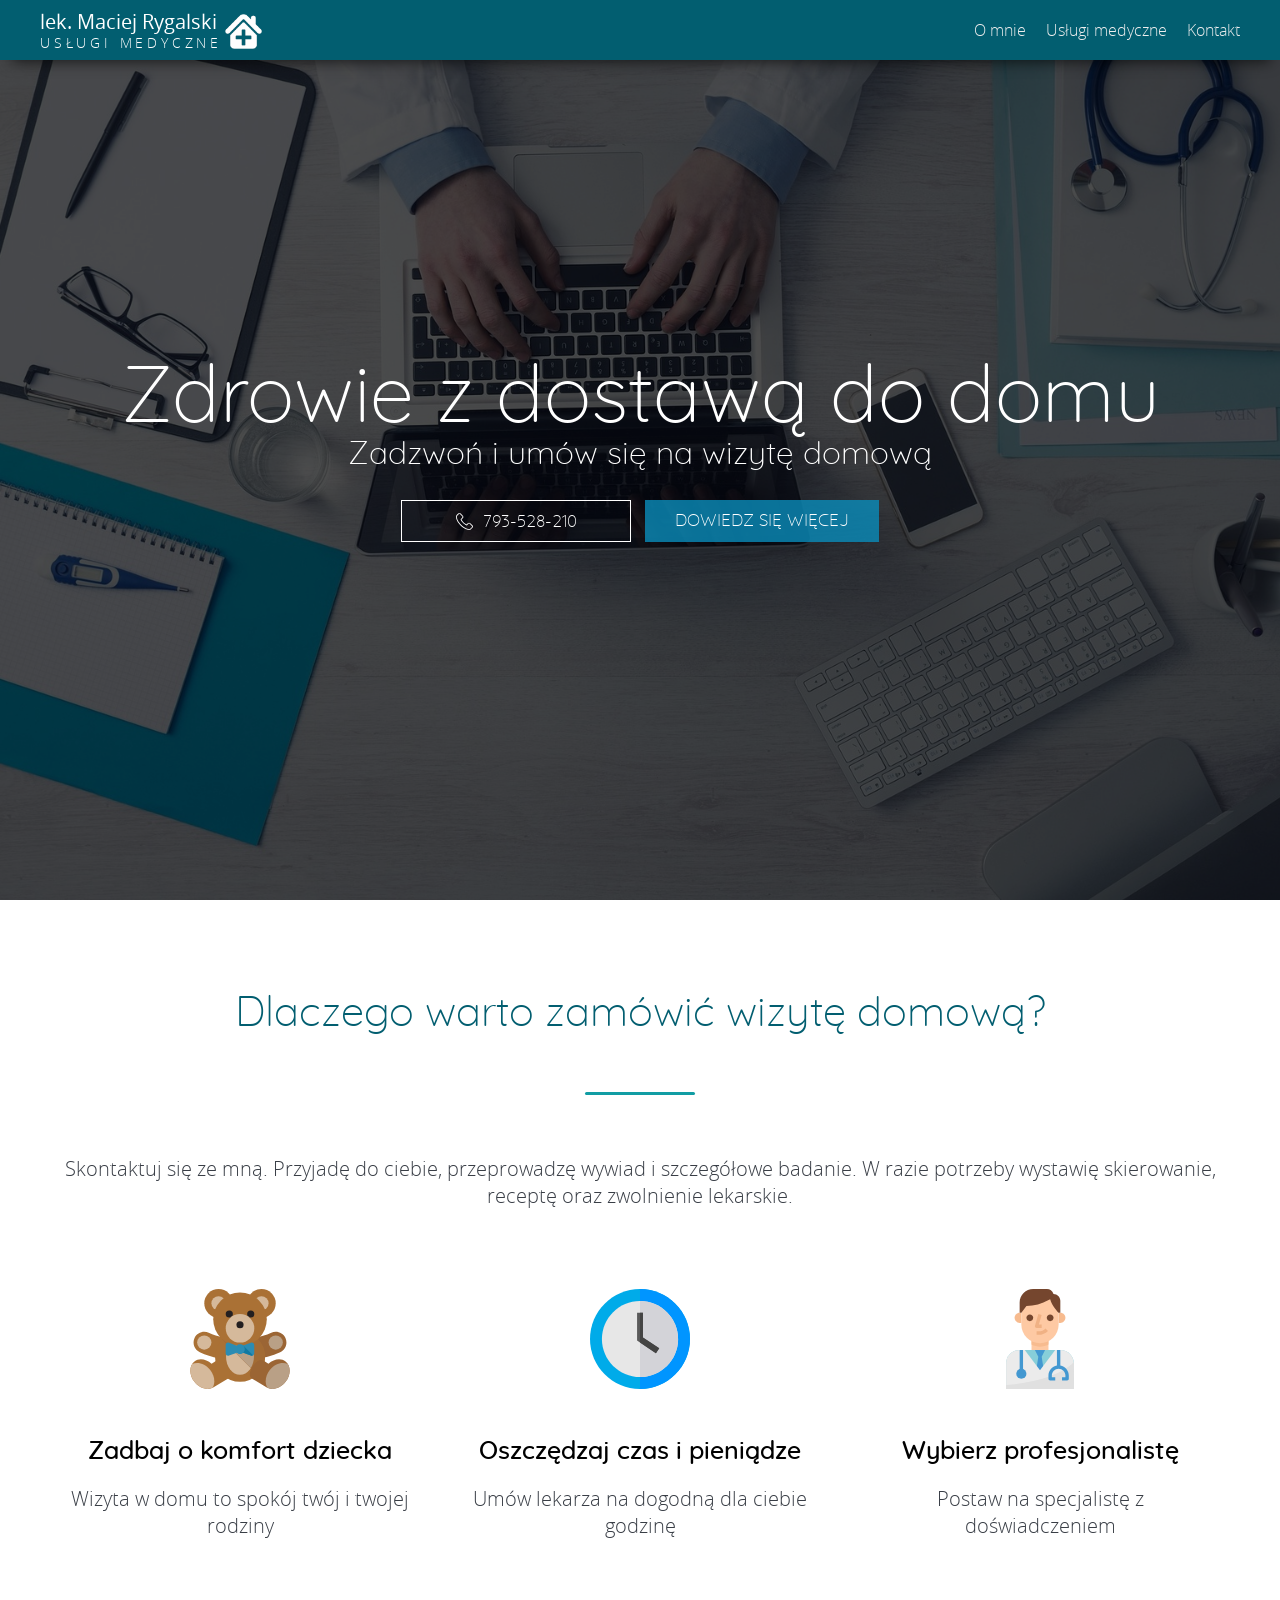
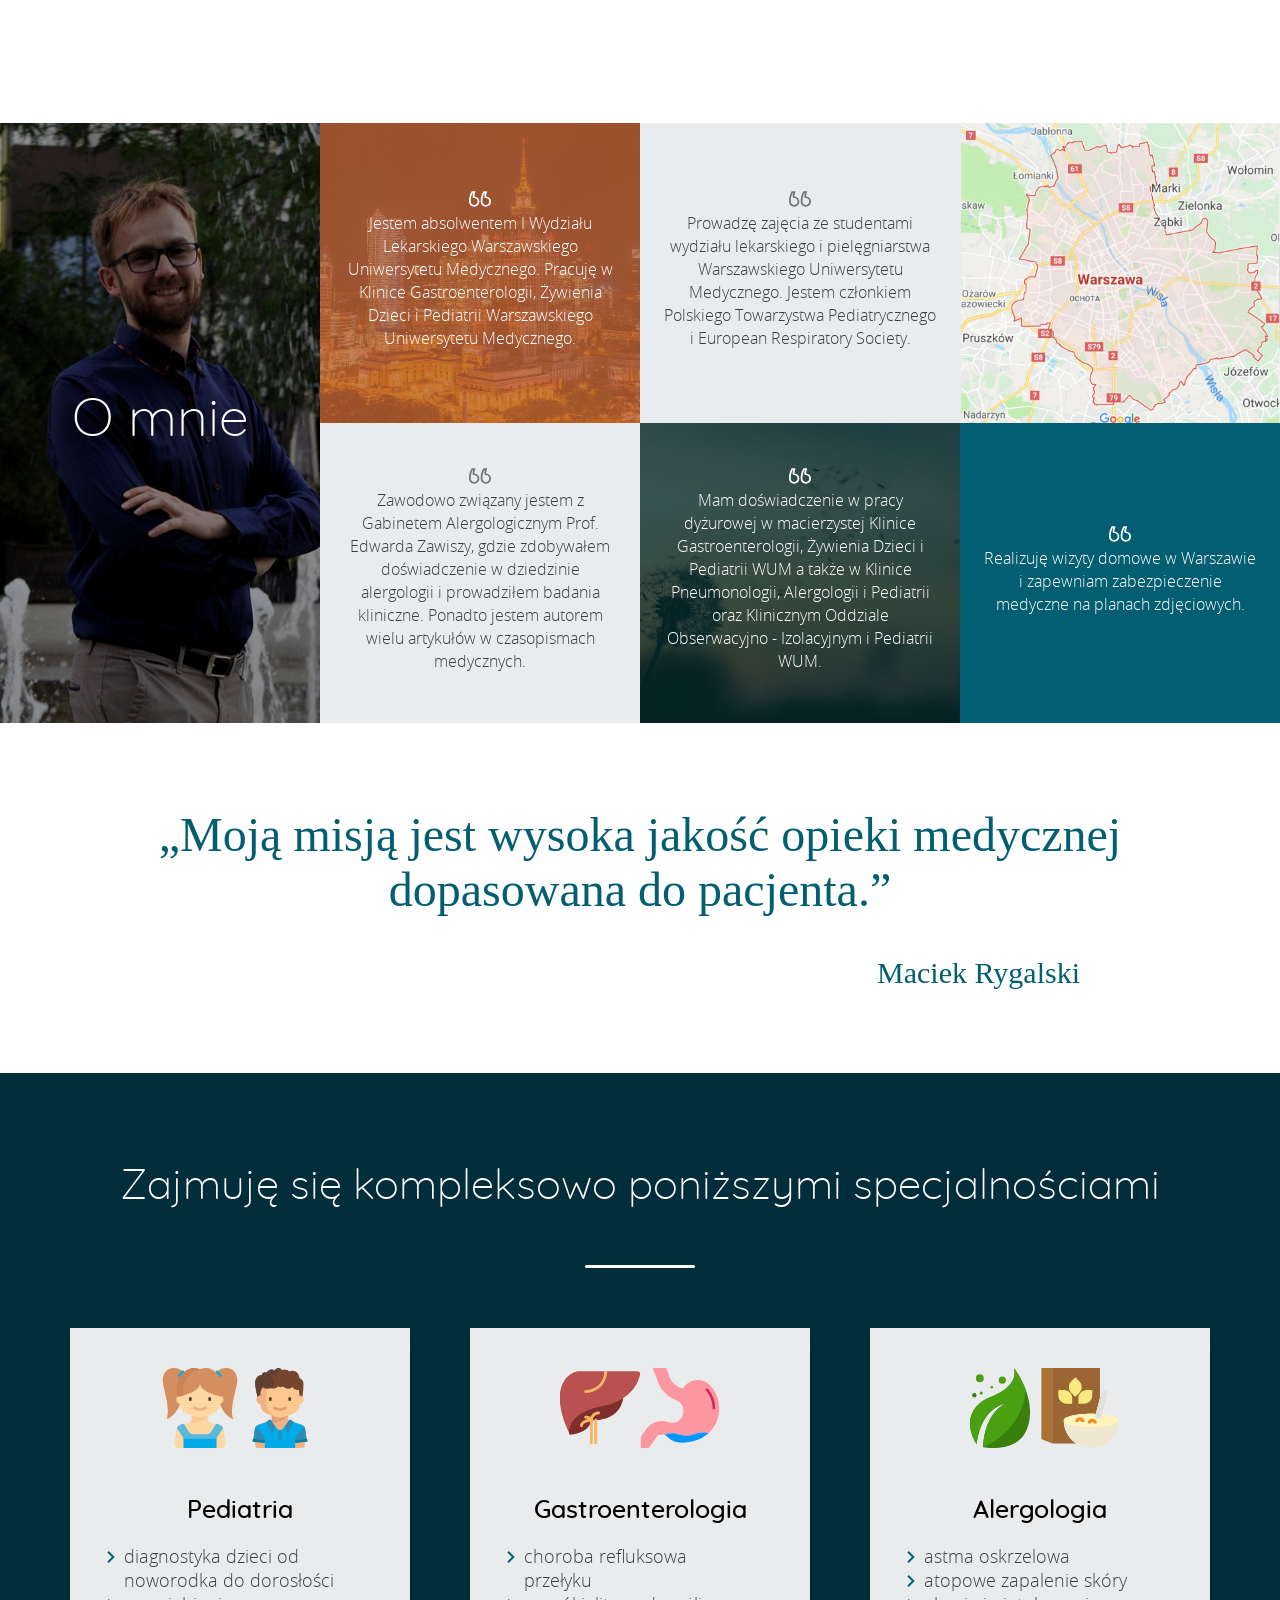
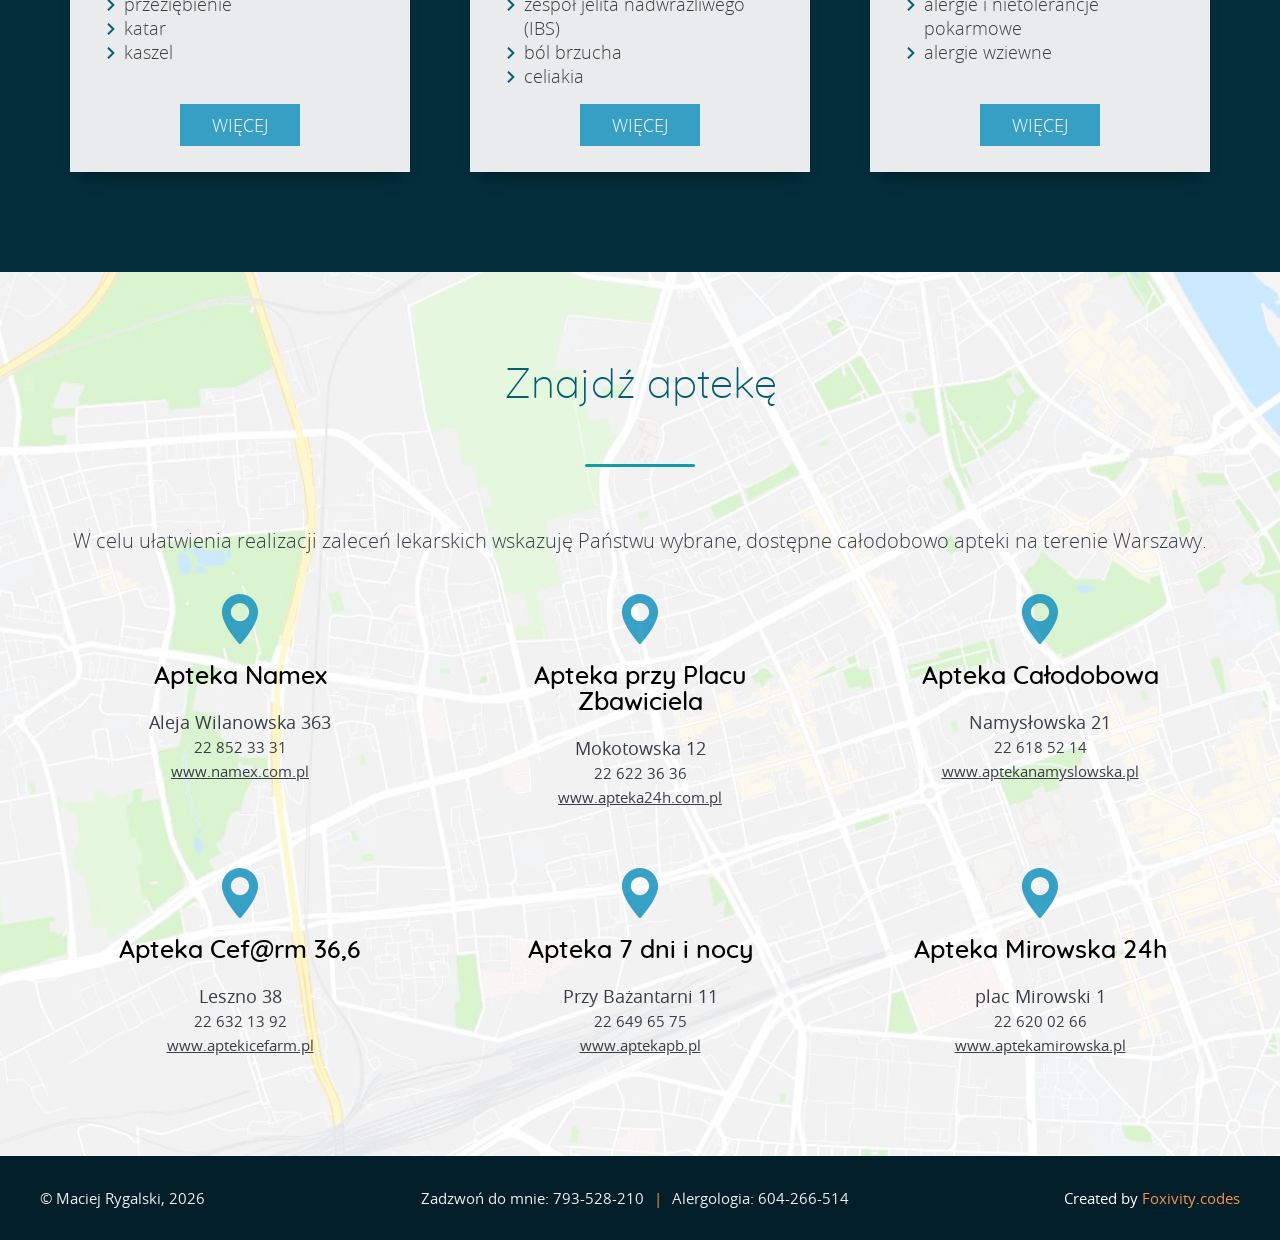
==== commit 82a77460: "Some changed for optimization" ====
--- a/index.html
+++ b/index.html
@@ -75,7 +75,7 @@
   </div>
   <header class="atf-container" id="header-section">
     <div class="main-title rellax" data-rellax-percentage="0.5"  data-rellax-speed="-6">
-      <p class="upper">Zdrowie z dostawą do domu</p>
+      <p class="upper">Zdrowie z&nbsp;dostawą do&nbsp;domu</p>
       <h1 class="lower">Zadzwoń i umów się na wizytę domową</h1>
       <div class="title-buttons">
         <a href="tel:+48793528210" class="title-number atf">
--- a/main.css
+++ b/main.css
@@ -1,6 +1,2 @@
-<<<<<<< HEAD
 @font-face{font-family:'Open Sans';src:url("fonts/opensans-light-webfont.eot");src:url("fonts/opensans-light-webfont.eot?#iefix") format("embedded-opentype"),url("fonts/opensans-light-webfont.woff2") format("woff2"),url("fonts/opensans-light-webfont.woff") format("woff"),url("fonts/opensans-light-webfont.ttf") format("truetype"),url("fonts/opensans-light-webfont.svg#open_sanslight") format("svg");font-weight:300;font-style:normal}@font-face{font-family:'Open Sans';src:url("fonts/opensans-regular-webfont.eot");src:url("fonts/opensans-regular-webfont.eot?#iefix") format("embedded-opentype"),url("fonts/opensans-regular-webfont.woff2") format("woff2"),url("fonts/opensans-regular-webfont.woff") format("woff"),url("fonts/opensans-regular-webfont.ttf") format("truetype"),url("fonts/opensans-regular-webfont.svg#open_sansregular") format("svg");font-weight:400;font-style:normal}@font-face{font-family:'Open Sans';src:url("fonts/opensans-semibold-webfont.eot");src:url("fonts/opensans-semibold-webfont.eot?#iefix") format("embedded-opentype"),url("fonts/opensans-semibold-webfont.woff2") format("woff2"),url("fonts/opensans-semibold-webfont.woff") format("woff"),url("fonts/opensans-semibold-webfont.ttf") format("truetype"),url("fonts/opensans-semibold-webfont.svg#open_sanssemibold") format("svg");font-weight:600;font-style:normal}@font-face{font-family:'Caveat';src:url("fonts/Caveat-regular.eot");src:url("fonts/Caveat-regular.eot?#iefix") format("embedded-opentype"),url("fonts/Caveat-regular.woff") format("woff"),url("fonts/Caveat-regular.woff2") format("woff2"),url("fonts/Caveat-regular.ttf") format("truetype"),url("fonts/Caveat-regular.svg") format("svg");font-weight:400;font-style:normal}@font-face{font-family:'Quicksand';src:url("fonts/quicksand-light-webfont.eot");src:url("fonts/quicksand-light-webfont.eot?#iefix") format("embedded-opentype"),url("fonts/quicksand-light-webfont.woff2") format("woff2"),url("fonts/quicksand-light-webfont.woff") format("woff"),url("fonts/quicksand-light-webfont.ttf") format("truetype"),url("fonts/quicksand-light-webfont.svg") format("svg");font-weight:300;font-style:normal}@font-face{font-family:'Quicksand';src:url("fonts/quicksand-medium-webfont.eot");src:url("fonts/quicksand-medium-webfont.eot?#iefix") format("embedded-opentype"),url("fonts/quicksand-medium-webfont.woff2") format("woff2"),url("fonts/quicksand-medium-webfont.woff") format("woff"),url("fonts/quicksand-medium-webfont.ttf") format("truetype"),url("fonts/quicksand-medium-webfont.svg") format("svg");font-weight:400;font-style:normal}html{font-size:62.5%}*{margin:0;box-sizing:border-box}body{margin:0;background-color:#fff;width:100%;font-family:'Open Sans', sans-serif;overflow-x:hidden}section{width:100%;min-height:10rem}.column-element{display:-ms-flexbox;display:-webkit-flex;display:flex;flex-direction:column;align-items:center}.column-element.center{justify-content:center}.row-element{display:flex;flex-direction:row;flex-wrap:wrap;max-width:120rem;justify-content:center}.section-header{font-family:'Quicksand', sans-serif;line-height:4.6rem;font-size:4.2rem;font-weight:300;color:#025E70;margin:9rem 2rem 5.6rem 2rem;text-align:center;max-width:120rem}.section-header.white{color:#fff}.header-underline{width:11rem;height:3px;background-color:#119DA4;margin-bottom:6rem;border-radius:.2rem}.header-underline.white{background-color:#fff}.section-description{font-size:2rem;color:#393E46;max-width:120rem;margin:0 2rem 4rem 2rem;font-weight:300}.bg-blue{background-color:#119DA4}.bg-grey{background-color:#EAEBED}.bg-white{background-color:#ffffff}.bg-orange-photo{background-image:url("./images/warsaw_bg.jpg");background-size:cover;background-position:center;position:relative}.bg-blue-photo{background-image:url("./images/puff_ball.jpg");background-size:cover;background-position:center;position:relative}.bg-orange-photo:before{content:'';position:absolute;width:100%;height:100%;background-color:rgba(187,96,44,0.8);left:0;top:0}.bg-blue-photo:before{content:'';position:absolute;width:100%;height:100%;background-color:rgba(6,43,45,0.8);left:0;top:0}.bg-orange{background-color:#F79256}.bg-blue-dark{background-color:#025E70}p.about-sentence{padding:0 5rem}.white-sentence{color:#fff}.container{background-size:contain;margin:0;background-color:#fff;min-height:600px;width:100%;color:#EEEEEE}.topnav{background-color:#025e70;text-align:right;padding:0 30px;position:fixed;width:100%;height:60px;font-size:1.6rem;font-weight:300;z-index:120;box-shadow:1px 12px 15px -11px rgba(0,0,0,0.7);box-sizing:border-box}.topnav-content{display:flex;flex-direction:row;justify-content:space-between;width:100%;height:100%;position:relative}.main_ul li{margin:0 1rem}.topnav .main_ul{margin:0;padding:0;display:flex}.topnav ul{display:flex;flex-direction:row}.topnav ul li{display:flex;position:relative;text-align:center;text-decoration:none;cursor:pointer;color:#EEEEEE;transition:0.3s;line-height:6rem}.button-title{margin:auto}.underline{position:absolute;bottom:0;left:0;width:0;height:0.5rem;transition:0.3s;background-color:#AACBD4}.topnav ul li:hover .button-title{color:#f79256}li:hover .underline{width:100%;background-color:#f79256}.topnav h1{float:left}#main-burger-icon{position:absolute;right:0;top:0}#nav-icon3{width:4rem;height:4rem;position:relative;margin:1rem 1rem;-webkit-transform:rotate(0deg);-moz-transform:rotate(0deg);-o-transform:rotate(0deg);transform:rotate(0deg);-webkit-transition:.5s ease-in-out;-moz-transition:.5s ease-in-out;-o-transition:.5s ease-in-out;transition:.5s ease-in-out;cursor:pointer}#nav-icon3 span{display:block;position:absolute;height:3px;width:100%;background:#ffffff;border-radius:9px;opacity:1;left:0;-webkit-transform:rotate(0deg);-moz-transform:rotate(0deg);-o-transform:rotate(0deg);transform:rotate(0deg);-webkit-transition:.25s ease-in-out;-moz-transition:.25s ease-in-out;-o-transition:.25s ease-in-out;transition:.25s ease-in-out}#nav-icon3 span:nth-child(1){top:4px}#nav-icon3 span:nth-child(2),#nav-icon3 span:nth-child(3){top:20px}#nav-icon3 span:nth-child(4){top:35px}#nav-icon3.open span:nth-child(1){top:18px;width:0%;left:50%}#nav-icon3.open span:nth-child(2){-webkit-transform:rotate(45deg);-moz-transform:rotate(45deg);-o-transform:rotate(45deg);transform:rotate(45deg)}#nav-icon3.open span:nth-child(3){-webkit-transform:rotate(-45deg);-moz-transform:rotate(-45deg);-o-transform:rotate(-45deg);transform:rotate(-45deg)}#nav-icon3.open span:nth-child(4){top:18px;width:0%;left:50%}#main-burger-icon{display:none}.mobile-menu-buttons{height:0;width:100%;z-index:1000;position:absolute;top:6rem;overflow:hidden;transition:0.5s}.mobile-menu-buttons ul{padding-left:0;display:block;width:100%;color:#fff;background-color:#119DA4}.mobile-menu-buttons ul li{display:block;width:100%;text-align:center;font-size:2rem;cursor:pointer;padding:1rem;border-bottom:.1rem solid #178c91;height:5rem;line-height:3rem}.topnav ul li p.menu-button-mobile-txt{position:relative}.logo{float:left;line-height:40px;height:100%;cursor:pointer;margin-left:0.5rem;text-decoration:none;color:#fff;display:flex;flex-direction:column;align-items:center;justify-content:center;flex-wrap:wrap}.logo h1{font-family:'Open Sans', sans-serif;font-weight:400;margin:0;display:block;text-align:left;font-size:2rem;line-height:2.5rem}.logo p{display:block;margin:0;text-transform:uppercase;letter-spacing:0.38rem;text-align:left;line-height:1.8rem;font-size:1.4rem;padding-left:0.5rem}.logo img{height:3.5rem;margin:3px 0 0 3px}.return-arrow{background-color:#0b8dbb;z-index:999999;position:fixed;bottom:1.5rem;right:-5.7rem;height:4.2rem;width:4.2rem;cursor:pointer;display:block;text-align:center;padding-top:0.8rem;transition:0.3s;opacity:0.8}.return-arrow.visible{right:1.5rem}@media screen and (min-width: 981px){.return-arrow.onfooter{bottom:10rem}}.return-arrow svg{width:2.4rem;height:2.4rem}.return-arrow:hover{opacity:1;background-color:#f79256}.atf-container{background-image:url(./images/computer-1149148_1920.jpg);background-size:cover;background-attachment:fixed;background-position:center;min-height:600px;width:100%;position:relative;display:flex;align-items:center}.atf-container:before{content:"";position:absolute;width:100%;height:100%;background-color:rgba(0,0,0,0.7);top:0}.main-title{margin:auto;font-family:'Quicksand', sans-serif;display:flex;flex-direction:column;align-items:center;position:relative;opacity:1;transform:translate3d(0px, 0px, 0px) rotateX(0deg) rotateY(0deg) rotateZ(0deg) scale3d(1, 1, 1)}a.call-me-cont{width:20rem;height:20rem;background-color:rgba(2,94,112,0.7);position:relative;z-index:10;border-radius:50%;display:flex;flex-direction:column;align-items:center;justify-content:center;text-decoration:none;outline:none}.phone-icon{width:1.7rem;height:1.7rem;fill:#ffffff;margin-right:1rem}.main-title .phone-num{color:#fff;font-size:3.2rem;margin-bottom:1rem}.main-title p{font-size:2rem}.title-buttons{display:flex;flex-direction:row;margin-top:3rem}.title-button.atf,.title-number.atf{margin:0 .7rem}.title-button.atf{padding:0 3rem}.title-button{background-color:rgba(11,141,187,0.8);display:flex;height:4.2rem;position:relative;z-index:8;cursor:pointer;transition:0.3s}a.title-number{display:flex;height:4.2rem;position:relative;z-index:8;cursor:pointer;transition:0.3s;box-sizing:border-box;border:1px solid #fff;width:23rem;text-decoration:none;outline:none}.title-button.srv{margin:3rem auto 1.6rem auto;position:absolute;bottom:1rem;width:12rem;right:0;left:0}.title-button:hover{background-color:#f79256}.title-button>p{margin:auto;color:#fff;font-weight:300;font-size:1.7rem;text-transform:uppercase;line-height:1.8rem;height:1.8rem}.atf-phone>p{color:#fff;font-weight:300;font-size:1.7rem;text-transform:uppercase}.atf-phone{display:flex;flex-direction:row;align-items:center;justify-content:center;margin:auto}.main-title>p{color:#fff;position:relative;z-index:8;text-align:center}.main-title>.upper{font-weight:300;font-size:9rem}.main-title>h1.lower{font-size:3.2rem;font-weight:300;color:#fff;text-align:center}.image{background-image:url(./images/nonsap-visuals-511403-unsplash.jpg);background-size:cover;border-radius:50%;width:260px;height:260px;margin:40px auto}main{position:relative;z-index:100}.color-coconut{fill:#9B6534}.color-copper{fill:#AA7135}.color-pale-taupe{fill:#B9A086}.color-dark-vanilla{fill:#D5B99B}.color-metallic-sunburst{fill:#A26B34}.color-raisin-black{fill:#231F20}.color-cg-red{fill:#2C8CB3}.color-firebrick{fill:#1179A2}.color-vivid-cerulean{fill:#00ABE9}.color-vivid-cerulean-2{fill:#57B9DD}.color-azure{fill:#0095FF}.color-platinum{fill:#E7E7E7}.color-light-gray{fill:#D3D3D8}.color-davys-grey{fill:#5A5A5A}.color-arsenic{fill:#444444}.color-skinny{fill:#F7BB8F}.color-paper-blue{fill:#87CED9}.color-sky-blue{fill:#4398d1}.color-sky-blue-2{fill:#2C8CB3}.color-smoky-blue{fill:#1179A2}.color-skinny-light{fill:#FEC9A3}.color-cream-white{fill:#EBEBEB}.color-choco{fill:#75462E}.color-skinny-dark{fill:#F0B184}.color-cream-white-2{fill:#E0E0E0}.color-skinny-yellow{fill:#FFD7A3}.color-skinny-yellow-2{fill:#FDC88E}.color-coffe-light{fill:#D48F60}.color-coffe-light-2{fill:#E2A071}.color-green-light{fill:#49A010}.color-green{fill:#3A7F0D}.color-yellow{fill:#F9EA80}.color-yellow-dark{fill:#FFC107}.color-orange-light{fill:#ED8F20}.color-yellow-sunny{fill:#F7B563}.color-pink-dark{fill:#CC2A59}.color-pink-paper{fill:#FC969F}.color-yellow-light1{fill:#EFE7D0}.color-yellow-light2{fill:#FFF5BB}.color-brown{fill:#623F33}.color-meat-red{fill:#7F2E2B}.color-meat-light{fill:#B95150}.color-caramel-light{fill:#CA8357}.about{flex-grow:7;color:#393E46}.about p{padding:0.2rem 2.4rem 0.8rem 2.4rem;font-weight:300}.content h2,h3,p{text-align:center}.services{min-height:600px;color:#393E46;margin:0 auto;background-color:#022d3b}.read-more-wrap{list-style:none;padding:0 4.4rem;list-style-image:url("images/chevron-med2.png")}.services-svg-icon{width:8rem;height:8rem;margin:3rem 0}.profits-svg-icon{width:10rem;height:10rem;margin-bottom:3rem}.content-services{background-color:#EAEBED;padding:1rem;box-shadow:1px 12px 15px -11px rgba(0,0,0,0.51)}.services-img{width:8rem;height:8rem;margin:3rem 0}#sentence-section{height:35rem}.name-doctor{font-family:'Caveat', cursive;font-size:3rem;margin-top:1.9rem;width:95%;padding-top:2rem}.name-doctor p{float:right;margin-right:1rem;color:#025E70}.sentence{max-width:100rem;text-align:center;margin:0 5rem}.quotation{color:#025E70;font-size:4.8rem;text-align:center;width:100%;font-family:'Caveat', cursive}.section ul,.section p{font-size:1.8rem;font-weight:300;max-width:100%}footer{left:0;bottom:0;background-color:#021f29;color:#EEEEEE;width:100%;display:flex;flex-direction:row;flex-wrap:wrap;justify-content:space-between;align-items:center;height:8.4rem}.office-foxivity-email{text-decoration: none}footer p{margin:0 4rem;font-size:1.5rem;align-items:center}.footer-number{text-decoration:none;color:#EEEEEE}.contact>p{margin:0}.contact{display:flex;flex-direction:row;justify-content:center;flex-wrap:wrap;font-size:1.5rem;align-items:center}.vertical-line{color:#f79256;margin:0 1rem;align-items:center}.foxivity{color:#fff}.foxivity span{color:#f79256}.section-items-box{max-width:130rem;margin:4rem 2rem}.section-items-box.nomargin{margin-top:0}.section-items-column-box{max-width:120rem}.section-item{width:34rem;margin:0 3rem 6rem 3rem;min-height:10rem;position:relative;padding-bottom:8.4rem}.profits-img{width:10rem;height:10rem;margin-bottom:3rem}.section-item-title{font-family:'Quicksand', sans-serif;font-weight:400;font-size:2.5rem;color:#000;line-height:2.6rem;margin:2rem 0}.section-item-desc{font-size:2rem;font-weight:300;color:#393E46;max-width:100%}.photo-tiles-box{display:flex;flex-direction:row;width:100%}.inner-tiles-box{width:50%;height:80rem;display:flex;flex-direction:row}.tiles-column{width:50%;height:100%}.doctor-photo{background-image:url("images/maciek3.jpg");background-size:cover;position:relative}.black-shadow:before{content:'';position:absolute;width:100%;height:100%;background-color:rgba(0,0,0,0.4);left:0}.about p.about-sentence{position:relative;z-index:50;line-height:2.3rem}.single-tile{height:50%;width:100%;display:flex;flex-direction:column;align-items:center;justify-content:center;position:relative}.quoticon{width:2.2rem;height:2.2rem;position:relative;z-index:100}.quoticon>.grey{fill:#0586d2}.pharmacy-box{display:flex;flex-direction:column;justify-content:flex-start;align-items:center;padding-bottom:0;color:#393E46}.pharmacy-background{background-image:url("./images/bg_map.JPG");background-size:cover;position:relative}.pharmacy-background:before{content:"";position:absolute;width:100%;height:100%;background-color:rgba(255,255,255,0.4)}.on-layer{position:relative;z-index:100}.pin-svg{fill:rgba(11,141,187,0.8);transition:0.3s}.pin-box{width:5rem;height:5rem;position:relative;transition:0.3s}.pin-box.pin-up{transform:translateY(-0.6rem)}.pin-box.pin-up svg .pin-svg{fill:#f79257}.pharmacy-title{text-align:center}.pharmacy-list{list-style:none;font-size:1.8rem;text-align:center;margin:0;padding:0}.pharmacy-tel,.pharmacy-website{font-size:1.5rem;list-style:none;color:#393E46;transition:.3s}.pharmacy-tel{text-decoration:none}.pharmacy-website:hover{color:#f79256}.tile-map{background-image:url("./images/mapa.jpg");background-size:cover;background-position:center;position:relative}.map{width:100%;height:100%;cursor:pointer}p.tiles-photo-title{font-family:'Quicksand', sans-serif;font-weight:300;margin:auto;color:#fff;font-size:5.4rem;position:relative;z-index:50}.additional-layer-container{position:fixed;top:0;left:0;display:none;width:100%;height:100vh;background-color:rgba(0,0,0,0.8);flex-direction:row;justify-content:center;z-index:200}.additional-layer-container.open{display:flex}.sl-layer-cover{width:100%;height:100%;display:flex;flex-direction:column;align-items:center;justify-content:center}.sl-layer-acordeon{width:72rem;height:60rem;background-color:#fff;color:#fff;font-size:2rem;font-weight:300;overflow:auto}.acordeon-header{width:100%;position:relative;height:6rem;background-color:#025E70;display:flex;flex-direction:row;align-items:center}.acordeon-categories{width:100%}.acordeon-header-title,.category-header-title{position:relative;left:2rem}.ac-right-icon{width:3rem;height:3rem;position:absolute;right:2rem;top:1.6rem;cursor:pointer}.acordeon-close-button svg{enable-background:new 0 0 224.512 224.512}.acordeon-close-button svg polygon{fill:#fff;transition:0.3s}.acordeon-close-button:hover svg polygon{fill:#F79256}.acordeon-category-container{display:flex;flex-direction:column;height:6rem;overflow:hidden;transition:0.6s;position:relative}.acordeon-category-header{height:6rem;width:100%;background-color:#119DA4;box-sizing:border-box;border-bottom:.1rem solid #1fb2b9;position:relative;display:flex;flex-direction:row;align-items:center;flex-shrink:0}.acordeon-open-arrow path{fill:#fff;transition:0.3s}.acordeon-open-arrow:hover path{fill:#F79256}.acordeon-open-arrow.rotate{transform:rotate(180deg)}ul.category-sublist{width:100%;margin:0;padding:0;display:flex;flex-direction:column;list-style:none;position:absolute;top:6rem;left:0}ul.category-sublist>li{height:6rem;box-sizing:border-box;border-bottom:.1rem solid #ededed;display:flex;flex-direction:row;align-items:center;padding-left:2rem;color:#262322}.quoticon.rwd-grey{display:none}.service-pointer svg{width:1.2rem;height:1.2rem;margin-top:.1rem}@media screen and (max-width: 1380px){.section-items-box{max-width:98%}}@media screen and (max-width: 1350px){.inner-tiles-box{height:60rem}p.about-sentence{font-size:1.6rem}}@media screen and (max-width: 1280px){.main-title>.upper{font-size:8rem}.section-header{max-width:98%}.section-description{max-width:94%}}@media screen and (max-width: 1140px){.main-title>.upper{font-size:7rem}.main-title>h1.lower{font-size:2.8rem;margin-top:1rem}}@media screen and (max-width: 1040px){.main-title>.upper{font-size:6rem}.sentence{max-width:94%}}@media screen and (max-width: 980px){.topnav{position:fixed;top:0;padding:0}.topnav .main_ul{display:none}.return-arrow:hover{background-color:#025E70}#main-burger-icon{display:block}.photo-tiles-box{flex-direction:column}.inner-tiles-box{width:100%;height:80rem}p.about-sentence{font-size:2rem}.quotation{font-size:4rem;line-height:4.2rem}#sentence-section{height:28rem}footer{flex-direction:column;justify-content:center;height:inherit}footer p{margin:3.2rem 0}.return{display:block}.pharmacy-background:before{background-color:rgba(255,255,255,0.85)}}@media screen and (max-width: 860px){.main-title>.upper{margin:0 5rem;font-size:50px}.main-title>h1.lower{margin:0 5rem;font-size:2.2rem}}@media screen and (max-width: 768px){.sl-layer-acordeon{width:100%;height:100vh}.inner-tiles-box{width:100%;height:60rem}.main-title>.upper{width:43rem;line-height:4.6rem;margin-bottom:.6rem}.quotation{font-size:3.6rem;line-height:3.8rem}.name-doctor{font-size:2.4rem}.topnav ul li:hover .button-title{color:#fff}.title-button:hover{background-color:rgba(2,94,112,0.8)}.acordeon-close-button:hover svg polygon{fill:#fff}.acordeon-open-arrow:hover path{fill:#fff}}@media screen and (max-width: 680px){p.about-sentence{font-size:1.6rem}.section-item{margin:0 0 6rem 0}}@media screen and (max-width: 650px){.content_body{width:80%;padding:10px}}@media screen and (max-width: 560px){.section-header{font-size:3.4rem;line-height:4rem;margin:4rem 2rem}.header-underline{margin-bottom:4.6rem}.section-description{font-size:1.6rem}.profits-svg-icon{width:8rem;height:8rem}.services-svg-icon{width:6rem;height:6rem;margin:2rem 0}.section-item.profits{margin:0;padding:0 3rem 5rem 3rem}.section-item-desc{font-size:1.6rem}.section-item-title{font-size:2.2rem;margin:1rem 0}p.tiles-photo-title{font-size:3.4rem}.profits-svg-icon{margin-bottom:1rem}.title-buttons{flex-direction:column}.title-number.atf,.title-button.atf{margin-bottom:1.6rem}.atf-container{background-position:right}.main-title>.upper{width:26rem;margin:2rem 0}.main-title>h1.lower{width:26rem}.quotation{font-size:3.2rem;line-height:3.4rem}.name-doctor{font-size:2.4rem}}@media screen and (max-width: 540px){.inner-tiles-box{flex-direction:column;height:80rem}.tiles-column{width:100%}.tiles-column{background-position:center -50px}.bg-orange.rwd{background-color:#fff}.white-sentence.rwd{color:#393E46}.bg-orange-rwd{background-image:url("./images/warsaw_bg.jpg");background-size:cover;background-position:center;position:relative}.bg-orange-rwd:before{content:'';position:absolute;width:100%;height:100%;background-color:rgba(187,96,44,0.8);top:0;left:0}.white-sentence-rwd{color:#fff}.bg-orange-photo:before{background-color:#ffffff}p.tiles-photo-title{padding-top:15rem}.quoticon.rwd-white{display:none}.quoticon.rwd-grey{display:block}footer{margin:0}}@media screen and (max-width: 460px){.vertical-line{display:none}.contact{flex-direction:column}.contact p{margin:.5rem 0}}@media screen and (max-width: 400px){.tiles-column{background-position:center -20px}.main-title>h1.lower{margin:0}.sl-layer-acordeon{font-size:1.8rem;line-height:2.2rem}}@media screen and (max-width: 390px){.quotation{font-size:2.8rem;line-height:3rem}.name-doctor{font-size:2.2rem;margin-top:0}#sentence-section{height:24rem}.sentence{margin:0 2rem}.section-items-box{margin:4rem auto}.inner-tiles-box{height:90rem}.doctor-photo{background-size:115%}}@media screen and (max-width: 350px){.section-item{width:94%}}@media screen and (max-width: 340px){.about p.about-sentence{font-size:1.5rem;line-height:2rem}}
-=======
-@font-face{font-family:'Open Sans';src:url("fonts/opensans-light-webfont.eot");src:url("fonts/opensans-light-webfont.eot?#iefix") format("embedded-opentype"),url("fonts/opensans-light-webfont.woff2") format("woff2"),url("fonts/opensans-light-webfont.woff") format("woff"),url("fonts/opensans-light-webfont.ttf") format("truetype"),url("fonts/opensans-light-webfont.svg#open_sanslight") format("svg");font-weight:300;font-style:normal}@font-face{font-family:'Open Sans';src:url("fonts/opensans-regular-webfont.eot");src:url("fonts/opensans-regular-webfont.eot?#iefix") format("embedded-opentype"),url("fonts/opensans-regular-webfont.woff2") format("woff2"),url("fonts/opensans-regular-webfont.woff") format("woff"),url("fonts/opensans-regular-webfont.ttf") format("truetype"),url("fonts/opensans-regular-webfont.svg#open_sansregular") format("svg");font-weight:400;font-style:normal}@font-face{font-family:'Open Sans';src:url("fonts/opensans-semibold-webfont.eot");src:url("fonts/opensans-semibold-webfont.eot?#iefix") format("embedded-opentype"),url("fonts/opensans-semibold-webfont.woff2") format("woff2"),url("fonts/opensans-semibold-webfont.woff") format("woff"),url("fonts/opensans-semibold-webfont.ttf") format("truetype"),url("fonts/opensans-semibold-webfont.svg#open_sanssemibold") format("svg");font-weight:600;font-style:normal}@font-face{font-family:'Caveat';src:url("fonts/Caveat-regular.eot");src:url("fonts/Caveat-regular.eot?#iefix") format("embedded-opentype"),url("fonts/Caveat-regular.woff") format("woff"),url("fonts/Caveat-regular.woff2") format("woff2"),url("fonts/Caveat-regular.ttf") format("truetype"),url("fonts/Caveat-regular.svg") format("svg");font-weight:400;font-style:normal}@font-face{font-family:'Quicksand';src:url("fonts/quicksand-light-webfont.eot");src:url("fonts/quicksand-light-webfont.eot?#iefix") format("embedded-opentype"),url("fonts/quicksand-light-webfont.woff2") format("woff2"),url("fonts/quicksand-light-webfont.woff") format("woff"),url("fonts/quicksand-light-webfont.ttf") format("truetype"),url("fonts/quicksand-light-webfont.svg") format("svg");font-weight:300;font-style:normal}@font-face{font-family:'Quicksand';src:url("fonts/quicksand-medium-webfont.eot");src:url("fonts/quicksand-medium-webfont.eot?#iefix") format("embedded-opentype"),url("fonts/quicksand-medium-webfont.woff2") format("woff2"),url("fonts/quicksand-medium-webfont.woff") format("woff"),url("fonts/quicksand-medium-webfont.ttf") format("truetype"),url("fonts/quicksand-medium-webfont.svg") format("svg");font-weight:400;font-style:normal}html{font-size:62.5%}*{margin:0;box-sizing:border-box}body{margin:0;background-color:#fff;width:100%;font-family:'Open Sans', sans-serif;overflow-x:hidden}section{width:100%;min-height:10rem}.column-element{display:-ms-flexbox;display:-webkit-flex;display:flex;flex-direction:column;align-items:center}.column-element.center{justify-content:center}.row-element{display:flex;flex-direction:row;flex-wrap:wrap;max-width:120rem;justify-content:center}.section-header{font-family:'Quicksand', sans-serif;line-height:4.6rem;font-size:4.2rem;font-weight:300;color:#025E70;margin:9rem 2rem 5.6rem 2rem;text-align:center;max-width:120rem}.section-header.white{color:#fff}.header-underline{width:11rem;height:3px;background-color:#119DA4;margin-bottom:6rem;border-radius:.2rem}.header-underline.white{background-color:#fff}.section-description{font-size:2rem;color:#393E46;max-width:120rem;margin:0 2rem 4rem 2rem;font-weight:300}.bg-blue{background-color:#119DA4}.bg-grey{background-color:#EAEBED}.bg-white{background-color:#ffffff}.bg-orange-photo{background-image:url("./images/warsaw_bg.jpg");background-size:cover;background-position:center;position:relative}.bg-blue-photo{background-image:url("./images/puff_ball.jpg");background-size:cover;background-position:center;position:relative}.bg-orange-photo:before{content:'';position:absolute;width:100%;height:100%;background-color:rgba(187,96,44,0.8);left:0;top:0}.bg-blue-photo:before{content:'';position:absolute;width:100%;height:100%;background-color:rgba(6,43,45,0.8);left:0;top:0}.bg-orange{background-color:#F79256}.bg-blue-dark{background-color:#025E70}p.about-sentence{padding:0 5rem}.white-sentence{color:#fff}.container{background-size:contain;margin:0;background-color:#fff;min-height:600px;width:100%;color:#EEEEEE}.topnav{background-color:#025e70;text-align:right;padding:0 30px;position:fixed;width:100%;height:60px;font-size:1.6rem;font-weight:300;z-index:120;box-shadow:1px 12px 15px -11px rgba(0,0,0,0.7);box-sizing:border-box}.topnav-content{display:flex;flex-direction:row;justify-content:space-between;width:100%;height:100%;position:relative}.main_ul li{margin:0 1rem}.topnav .main_ul{margin:0;padding:0;display:flex}.topnav ul{display:flex;flex-direction:row}.topnav ul li{display:flex;position:relative;text-align:center;text-decoration:none;cursor:pointer;color:#EEEEEE;transition:0.3s;line-height:6rem}.button-title{margin:auto}.underline{position:absolute;bottom:0;left:0;width:0;height:0.5rem;transition:0.3s;background-color:#AACBD4}.topnav ul li:hover .button-title{color:#f79256}li:hover .underline{width:100%;background-color:#f79256}.topnav h1{float:left}#main-burger-icon{position:absolute;right:0;top:0}#nav-icon3{width:4rem;height:4rem;position:relative;margin:1rem 1rem;-webkit-transform:rotate(0deg);-moz-transform:rotate(0deg);-o-transform:rotate(0deg);transform:rotate(0deg);-webkit-transition:.5s ease-in-out;-moz-transition:.5s ease-in-out;-o-transition:.5s ease-in-out;transition:.5s ease-in-out;cursor:pointer}#nav-icon3 span{display:block;position:absolute;height:3px;width:100%;background:#ffffff;border-radius:9px;opacity:1;left:0;-webkit-transform:rotate(0deg);-moz-transform:rotate(0deg);-o-transform:rotate(0deg);transform:rotate(0deg);-webkit-transition:.25s ease-in-out;-moz-transition:.25s ease-in-out;-o-transition:.25s ease-in-out;transition:.25s ease-in-out}#nav-icon3 span:nth-child(1){top:4px}#nav-icon3 span:nth-child(2),#nav-icon3 span:nth-child(3){top:20px}#nav-icon3 span:nth-child(4){top:35px}#nav-icon3.open span:nth-child(1){top:18px;width:0%;left:50%}#nav-icon3.open span:nth-child(2){-webkit-transform:rotate(45deg);-moz-transform:rotate(45deg);-o-transform:rotate(45deg);transform:rotate(45deg)}#nav-icon3.open span:nth-child(3){-webkit-transform:rotate(-45deg);-moz-transform:rotate(-45deg);-o-transform:rotate(-45deg);transform:rotate(-45deg)}#nav-icon3.open span:nth-child(4){top:18px;width:0%;left:50%}#main-burger-icon{display:none}.mobile-menu-buttons{height:0;width:100%;z-index:1000;position:absolute;top:6rem;overflow:hidden;transition:0.5s}.mobile-menu-buttons ul{padding-left:0;display:block;width:100%;color:#fff;background-color:#119DA4}.mobile-menu-buttons ul li{display:block;width:100%;text-align:center;font-size:2rem;cursor:pointer;padding:1rem;border-bottom:.1rem solid #178c91;height:5rem;line-height:3rem}.topnav ul li p.menu-button-mobile-txt{position:relative}.logo{float:left;line-height:40px;height:100%;cursor:pointer;margin-left:0.5rem;text-decoration:none;color:#fff;display:flex;flex-direction:column;align-items:center;justify-content:center;flex-wrap:wrap}.logo h1{font-family:'Open Sans', sans-serif;font-weight:400;margin:0;display:block;text-align:left;font-size:2rem;line-height:2.5rem}.logo p{display:block;margin:0;text-transform:uppercase;letter-spacing:0.38rem;text-align:left;line-height:1.8rem;font-size:1.4rem;padding-left:0.5rem}.logo img{height:3.5rem;margin:3px 0 0 3px}.return-arrow{background-color:#0b8dbb;z-index:999999;position:fixed;bottom:1.5rem;right:-5.7rem;height:4.2rem;width:4.2rem;cursor:pointer;display:block;text-align:center;padding-top:0.8rem;transition:0.3s;opacity:0.8}.return-arrow.visible{right:1.5rem}@media screen and (min-width: 981px){.return-arrow.onfooter{bottom:10rem}}.return-arrow svg{width:2.4rem;height:2.4rem}.return-arrow:hover{opacity:1;background-color:#f79256}.atf-container{background-image:url(./images/computer-1149148_1920.jpg);background-size:cover;background-attachment:fixed;background-position:center;min-height:600px;width:100%;position:relative;display:flex;align-items:center}.atf-container:before{content:"";position:absolute;width:100%;height:100%;background-color:rgba(0,0,0,0.7);top:0}.main-title{margin:auto;font-family:'Quicksand', sans-serif;display:flex;flex-direction:column;align-items:center;position:relative;opacity:1;transform:translate3d(0px, 0px, 0px) rotateX(0deg) rotateY(0deg) rotateZ(0deg) scale3d(1, 1, 1)}a.call-me-cont{width:20rem;height:20rem;background-color:rgba(2,94,112,0.7);position:relative;z-index:10;border-radius:50%;display:flex;flex-direction:column;align-items:center;justify-content:center;text-decoration:none;outline:none}.phone-icon{width:1.7rem;height:1.7rem;fill:#ffffff;margin-right:1rem}.main-title .phone-num{color:#fff;font-size:3.2rem;margin-bottom:1rem}.main-title p{font-size:2rem}.title-buttons{display:flex;flex-direction:row;margin-top:3rem}.title-button.atf,.title-number.atf{margin:0 .7rem}.title-button.atf{padding:0 3rem}.title-button{background-color:rgba(11,141,187,0.8);display:flex;height:4.2rem;position:relative;z-index:8;cursor:pointer;transition:0.3s}a.title-number{display:flex;height:4.2rem;position:relative;z-index:8;cursor:pointer;transition:0.3s;box-sizing:border-box;border:1px solid #fff;width:23rem;text-decoration:none;outline:none}.title-button.srv{margin:3rem auto 1.6rem auto;position:absolute;bottom:1rem;width:12rem;right:0;left:0}.title-button:hover{background-color:#f79256}.title-button>p{margin:auto;color:#fff;font-weight:300;font-size:1.7rem;text-transform:uppercase;line-height:1.8rem;height:1.8rem}.atf-phone>p{color:#fff;font-weight:300;font-size:1.7rem;text-transform:uppercase}.atf-phone{display:flex;flex-direction:row;align-items:center;justify-content:center;margin:auto}.main-title>p{color:#fff;position:relative;z-index:8;text-align:center}.main-title>.upper{font-weight:300;font-size:9rem}.main-title>h1.lower{font-size:3.2rem;font-weight:300;color:#fff;text-align:center}.image{background-image:url(./images/nonsap-visuals-511403-unsplash.jpg);background-size:cover;border-radius:50%;width:260px;height:260px;margin:40px auto}main{position:relative;z-index:100}.color-coconut{fill:#9B6534}.color-copper{fill:#AA7135}.color-pale-taupe{fill:#B9A086}.color-dark-vanilla{fill:#D5B99B}.color-metallic-sunburst{fill:#A26B34}.color-raisin-black{fill:#231F20}.color-cg-red{fill:#2C8CB3}.color-firebrick{fill:#1179A2}.color-vivid-cerulean{fill:#00ABE9}.color-vivid-cerulean-2{fill:#57B9DD}.color-azure{fill:#0095FF}.color-platinum{fill:#E7E7E7}.color-light-gray{fill:#D3D3D8}.color-davys-grey{fill:#5A5A5A}.color-arsenic{fill:#444444}.color-skinny{fill:#F7BB8F}.color-paper-blue{fill:#87CED9}.color-sky-blue{fill:#4398d1}.color-sky-blue-2{fill:#2C8CB3}.color-smoky-blue{fill:#1179A2}.color-skinny-light{fill:#FEC9A3}.color-cream-white{fill:#EBEBEB}.color-choco{fill:#75462E}.color-skinny-dark{fill:#F0B184}.color-cream-white-2{fill:#E0E0E0}.color-skinny-yellow{fill:#FFD7A3}.color-skinny-yellow-2{fill:#FDC88E}.color-coffe-light{fill:#D48F60}.color-coffe-light-2{fill:#E2A071}.color-green-light{fill:#49A010}.color-green{fill:#3A7F0D}.color-yellow{fill:#F9EA80}.color-yellow-dark{fill:#FFC107}.color-orange-light{fill:#ED8F20}.color-yellow-sunny{fill:#F7B563}.color-pink-dark{fill:#CC2A59}.color-pink-paper{fill:#FC969F}.color-yellow-light1{fill:#EFE7D0}.color-yellow-light2{fill:#FFF5BB}.color-brown{fill:#623F33}.color-meat-red{fill:#7F2E2B}.color-meat-light{fill:#B95150}.color-caramel-light{fill:#CA8357}.about{flex-grow:7;color:#393E46}.about p{padding:0.2rem 2.4rem 0.8rem 2.4rem;font-weight:300}.content h2,h3,p{text-align:center}.services{min-height:600px;color:#393E46;margin:0 auto;background-color:#022d3b}.read-more-wrap{list-style:none;padding:0 4.4rem;list-style-image:url("images/chevron-med2.png")}.services-svg-icon{width:8rem;height:8rem;margin:3rem 0}.profits-svg-icon{width:10rem;height:10rem;margin-bottom:3rem}.content-services{background-color:#EAEBED;padding:1rem;box-shadow:1px 12px 15px -11px rgba(0,0,0,0.51)}.services-img{width:8rem;height:8rem;margin:3rem 0}#sentence-section{height:35rem}.name-doctor{font-family:'Caveat', cursive;font-size:3rem;margin-top:1.9rem;width:95%;padding-top:2rem}.name-doctor p{float:right;margin-right:1rem;color:#025E70}.sentence{max-width:100rem;text-align:center;margin:0 5rem}.quotation{color:#025E70;font-size:4.8rem;text-align:center;width:100%;font-family:'Caveat', cursive}.section ul,.section p{font-size:1.8rem;font-weight:300;max-width:100%}footer{left:0;bottom:0;background-color:#021f29;color:#EEEEEE;width:100%;display:flex;flex-direction:row;flex-wrap:wrap;justify-content:space-between;align-items:center;height:8.4rem}footer p{margin:0 4rem;font-size:1.5rem;align-items:center}.footer-number{text-decoration:none;color:#EEEEEE}.contact>p{margin:0}.contact{display:flex;flex-direction:row;justify-content:center;flex-wrap:wrap;font-size:1.5rem;align-items:center}.vertical-line{color:#f79256;margin:0 1rem;align-items:center}.foxivity{color:#fff}.foxivity span{color:#f79256}.section-items-box{max-width:130rem;margin:4rem 2rem}.section-items-box.nomargin{margin-top:0}.section-items-column-box{max-width:120rem}.section-item{width:34rem;margin:0 3rem 6rem 3rem;min-height:10rem;position:relative;padding-bottom:8.4rem}.profits-img{width:10rem;height:10rem;margin-bottom:3rem}.section-item-title{font-family:'Quicksand', sans-serif;font-weight:400;font-size:2.5rem;color:#000;line-height:2.6rem;margin:2rem 0}.section-item-desc{font-size:2rem;font-weight:300;color:#393E46;max-width:100%}.photo-tiles-box{display:flex;flex-direction:row;width:100%}.inner-tiles-box{width:50%;height:80rem;display:flex;flex-direction:row}.tiles-column{width:50%;height:100%}.doctor-photo{background-image:url("images/maciek3.jpg");background-size:cover;position:relative}.black-shadow:before{content:'';position:absolute;width:100%;height:100%;background-color:rgba(0,0,0,0.4);left:0}.about p.about-sentence{position:relative;z-index:50;line-height:2.3rem}.single-tile{height:50%;width:100%;display:flex;flex-direction:column;align-items:center;justify-content:center;position:relative}.quoticon{width:2.2rem;height:2.2rem;position:relative;z-index:100}.quoticon>.grey{fill:#0586d2}.pharmacy-box{display:flex;flex-direction:column;justify-content:flex-start;align-items:center;padding-bottom:0;color:#393E46}.pharmacy-background{background-image:url("./images/bg_map.JPG");background-size:cover;position:relative}.pharmacy-background:before{content:"";position:absolute;width:100%;height:100%;background-color:rgba(255,255,255,0.4)}.on-layer{position:relative;z-index:100}.pin-svg{fill:rgba(11,141,187,0.8);transition:0.3s}.pin-box{width:5rem;height:5rem;position:relative;transition:0.3s}.pin-box.pin-up{transform:translateY(-0.6rem)}.pin-box.pin-up svg .pin-svg{fill:#f79257}.pharmacy-title{text-align:center}.pharmacy-list{list-style:none;font-size:1.8rem;text-align:center;margin:0;padding:0}.pharmacy-tel,.pharmacy-website{font-size:1.5rem;list-style:none;color:#393E46;transition:.3s}.pharmacy-tel{text-decoration:none}.pharmacy-website:hover{color:#f79256}.tile-map{background-image:url("./images/mapa.jpg");background-size:cover;background-position:center;position:relative}.map{width:100%;height:100%;cursor:pointer}p.tiles-photo-title{font-family:'Quicksand', sans-serif;font-weight:300;margin:auto;color:#fff;font-size:5.4rem;position:relative;z-index:50}.additional-layer-container{position:fixed;top:0;left:0;display:none;width:100%;height:100vh;background-color:rgba(0,0,0,0.8);flex-direction:row;justify-content:center;z-index:200}.additional-layer-container.open{display:flex}.sl-layer-cover{width:100%;height:100%;display:flex;flex-direction:column;align-items:center;justify-content:center}.sl-layer-acordeon{width:72rem;height:60rem;background-color:#fff;color:#fff;font-size:2rem;font-weight:300;overflow:auto}.acordeon-header{width:100%;position:relative;height:6rem;background-color:#025E70;display:flex;flex-direction:row;align-items:center}.acordeon-categories{width:100%}.acordeon-header-title,.category-header-title{position:relative;left:2rem}.ac-right-icon{width:3rem;height:3rem;position:absolute;right:2rem;top:1.6rem;cursor:pointer}.acordeon-close-button svg{enable-background:new 0 0 224.512 224.512}.acordeon-close-button svg polygon{fill:#fff;transition:0.3s}.acordeon-close-button:hover svg polygon{fill:#F79256}.acordeon-category-container{display:flex;flex-direction:column;height:6rem;overflow:hidden;transition:0.6s;position:relative}.acordeon-category-header{height:6rem;width:100%;background-color:#119DA4;box-sizing:border-box;border-bottom:.1rem solid #1fb2b9;position:relative;display:flex;flex-direction:row;align-items:center;flex-shrink:0}.acordeon-open-arrow path{fill:#fff;transition:0.3s}.acordeon-open-arrow:hover path{fill:#F79256}.acordeon-open-arrow.rotate{transform:rotate(180deg)}ul.category-sublist{width:100%;margin:0;padding:0;display:flex;flex-direction:column;list-style:none;position:absolute;top:6rem;left:0}ul.category-sublist>li{height:6rem;box-sizing:border-box;border-bottom:.1rem solid #ededed;display:flex;flex-direction:row;align-items:center;padding-left:2rem;color:#262322}.quoticon.rwd-grey{display:none}.service-pointer svg{width:1.2rem;height:1.2rem;margin-top:.1rem}@media screen and (max-width: 1380px){.section-items-box{max-width:98%}}@media screen and (max-width: 1350px){.inner-tiles-box{height:60rem}p.about-sentence{font-size:1.6rem}}@media screen and (max-width: 1280px){.main-title>.upper{font-size:8rem}.section-header{max-width:98%}.section-description{max-width:94%}}@media screen and (max-width: 1140px){.main-title>.upper{font-size:7rem}.main-title>h1.lower{font-size:2.8rem;margin-top:1rem}}@media screen and (max-width: 1040px){.main-title>.upper{font-size:6rem}.sentence{max-width:94%}}@media screen and (max-width: 980px){.topnav{position:fixed;top:0;padding:0}.topnav .main_ul{display:none}.return-arrow:hover{background-color:#025E70}#main-burger-icon{display:block}.photo-tiles-box{flex-direction:column}.inner-tiles-box{width:100%;height:80rem}p.about-sentence{font-size:2rem}.quotation{font-size:4rem;line-height:4.2rem}#sentence-section{height:28rem}footer{flex-direction:column;justify-content:center;height:inherit}footer p{margin:3.2rem 0}.return{display:block}.pharmacy-background:before{background-color:rgba(255,255,255,0.85)}}@media screen and (max-width: 860px){.main-title>.upper{margin:0 5rem;font-size:50px}.main-title>h1.lower{margin:0 5rem;font-size:2.2rem}}@media screen and (max-width: 768px){.sl-layer-acordeon{width:100%;height:100vh}.inner-tiles-box{width:100%;height:60rem}.main-title>.upper{width:43rem;line-height:4.6rem;margin-bottom:.6rem}.quotation{font-size:3.6rem;line-height:3.8rem}.name-doctor{font-size:2.4rem}.topnav ul li:hover .button-title{color:#fff}.title-button:hover{background-color:rgba(2,94,112,0.8)}.acordeon-close-button:hover svg polygon{fill:#fff}.acordeon-open-arrow:hover path{fill:#fff}}@media screen and (max-width: 680px){p.about-sentence{font-size:1.6rem}.section-item{margin:0 0 6rem 0}}@media screen and (max-width: 650px){.content_body{width:80%;padding:10px}}@media screen and (max-width: 560px){.section-header{font-size:3.4rem;line-height:4rem;margin:4rem 2rem}.header-underline{margin-bottom:4.6rem}.section-description{font-size:1.6rem}.profits-svg-icon{width:8rem;height:8rem}.services-svg-icon{width:6rem;height:6rem;margin:2rem 0}.section-item.profits{margin:0;padding:0 3rem 5rem 3rem}.section-item-desc{font-size:1.6rem}.section-item-title{font-size:2.2rem;margin:1rem 0}p.tiles-photo-title{font-size:3.4rem}.profits-svg-icon{margin-bottom:1rem}.title-buttons{flex-direction:column}.title-number.atf,.title-button.atf{margin-bottom:1.6rem}.atf-container{background-position:right}.main-title>.upper{width:26rem;margin:2rem 0}.main-title>h1.lower{width:26rem}.quotation{font-size:3.2rem;line-height:3.4rem}.name-doctor{font-size:2.4rem}}@media screen and (max-width: 540px){.inner-tiles-box{flex-direction:column;height:80rem}.tiles-column{width:100%}.tiles-column{background-position:center -50px}.bg-orange.rwd{background-color:#fff}.white-sentence.rwd{color:#393E46}.bg-orange-rwd{background-image:url("./images/warsaw_bg.jpg");background-size:cover;background-position:center;position:relative}.bg-orange-rwd:before{content:'';position:absolute;width:100%;height:100%;background-color:rgba(187,96,44,0.8);top:0;left:0}.white-sentence-rwd{color:#fff}.bg-orange-photo:before{background-color:#ffffff}p.tiles-photo-title{padding-top:15rem}.quoticon.rwd-white{display:none}.quoticon.rwd-grey{display:block}footer{margin:0}}@media screen and (max-width: 460px){.vertical-line{display:none}.contact{flex-direction:column}.contact p{margin:.5rem 0}}@media screen and (max-width: 400px){.tiles-column{background-position:center -20px}.main-title>h1.lower{margin:0}.sl-layer-acordeon{font-size:1.8rem;line-height:2.2rem}}@media screen and (max-width: 390px){.quotation{font-size:2.8rem;line-height:3rem}.name-doctor{font-size:2.2rem;margin-top:0}#sentence-section{height:24rem}.sentence{margin:0 2rem}.section-items-box{margin:4rem auto}.inner-tiles-box{height:90rem}.doctor-photo{background-size:115%}}@media screen and (max-width: 350px){.section-item{width:94%}}@media screen and (max-width: 340px){.about p.about-sentence{font-size:1.5rem;line-height:2rem}}
->>>>>>> e3064bc9f186c85c1a63194a5369abf45f047efb
-/*# sourceMappingURL=main.css.map */
+/*# sourceMappingURL=main.css.map */
